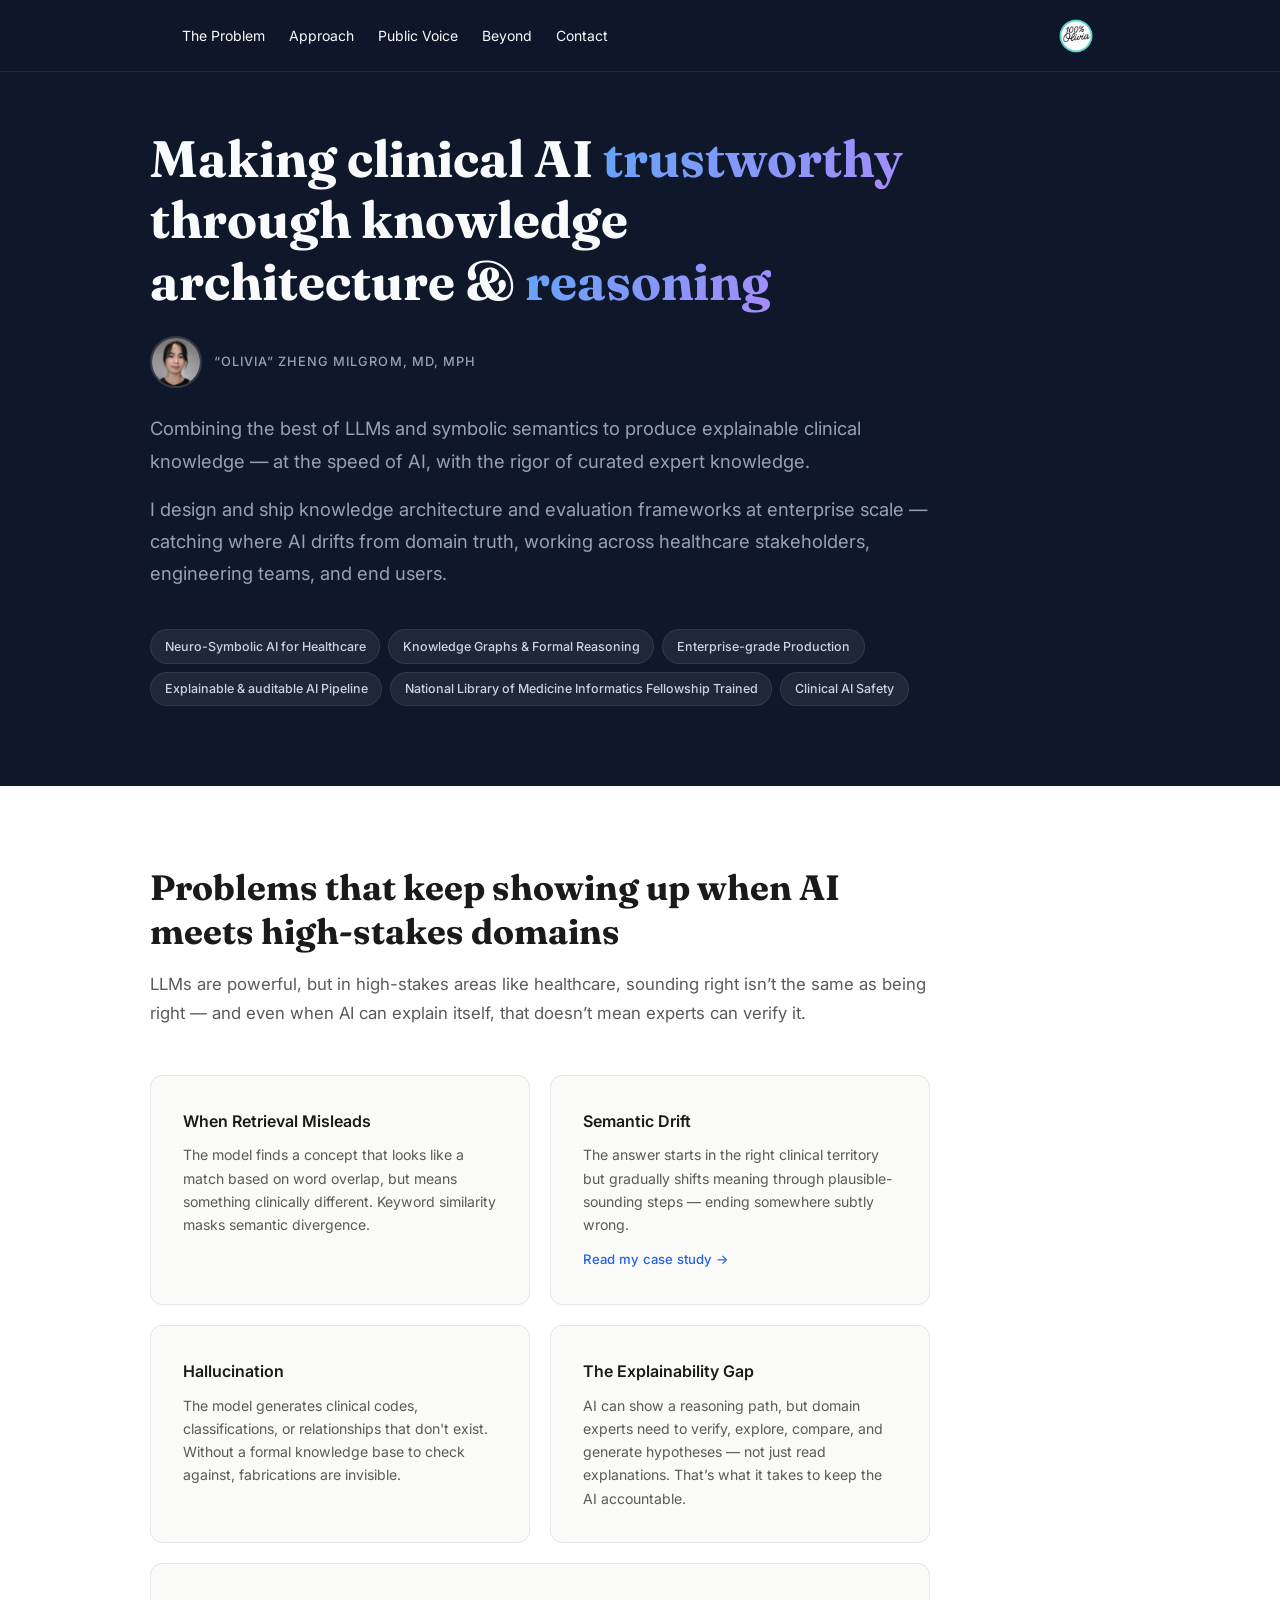
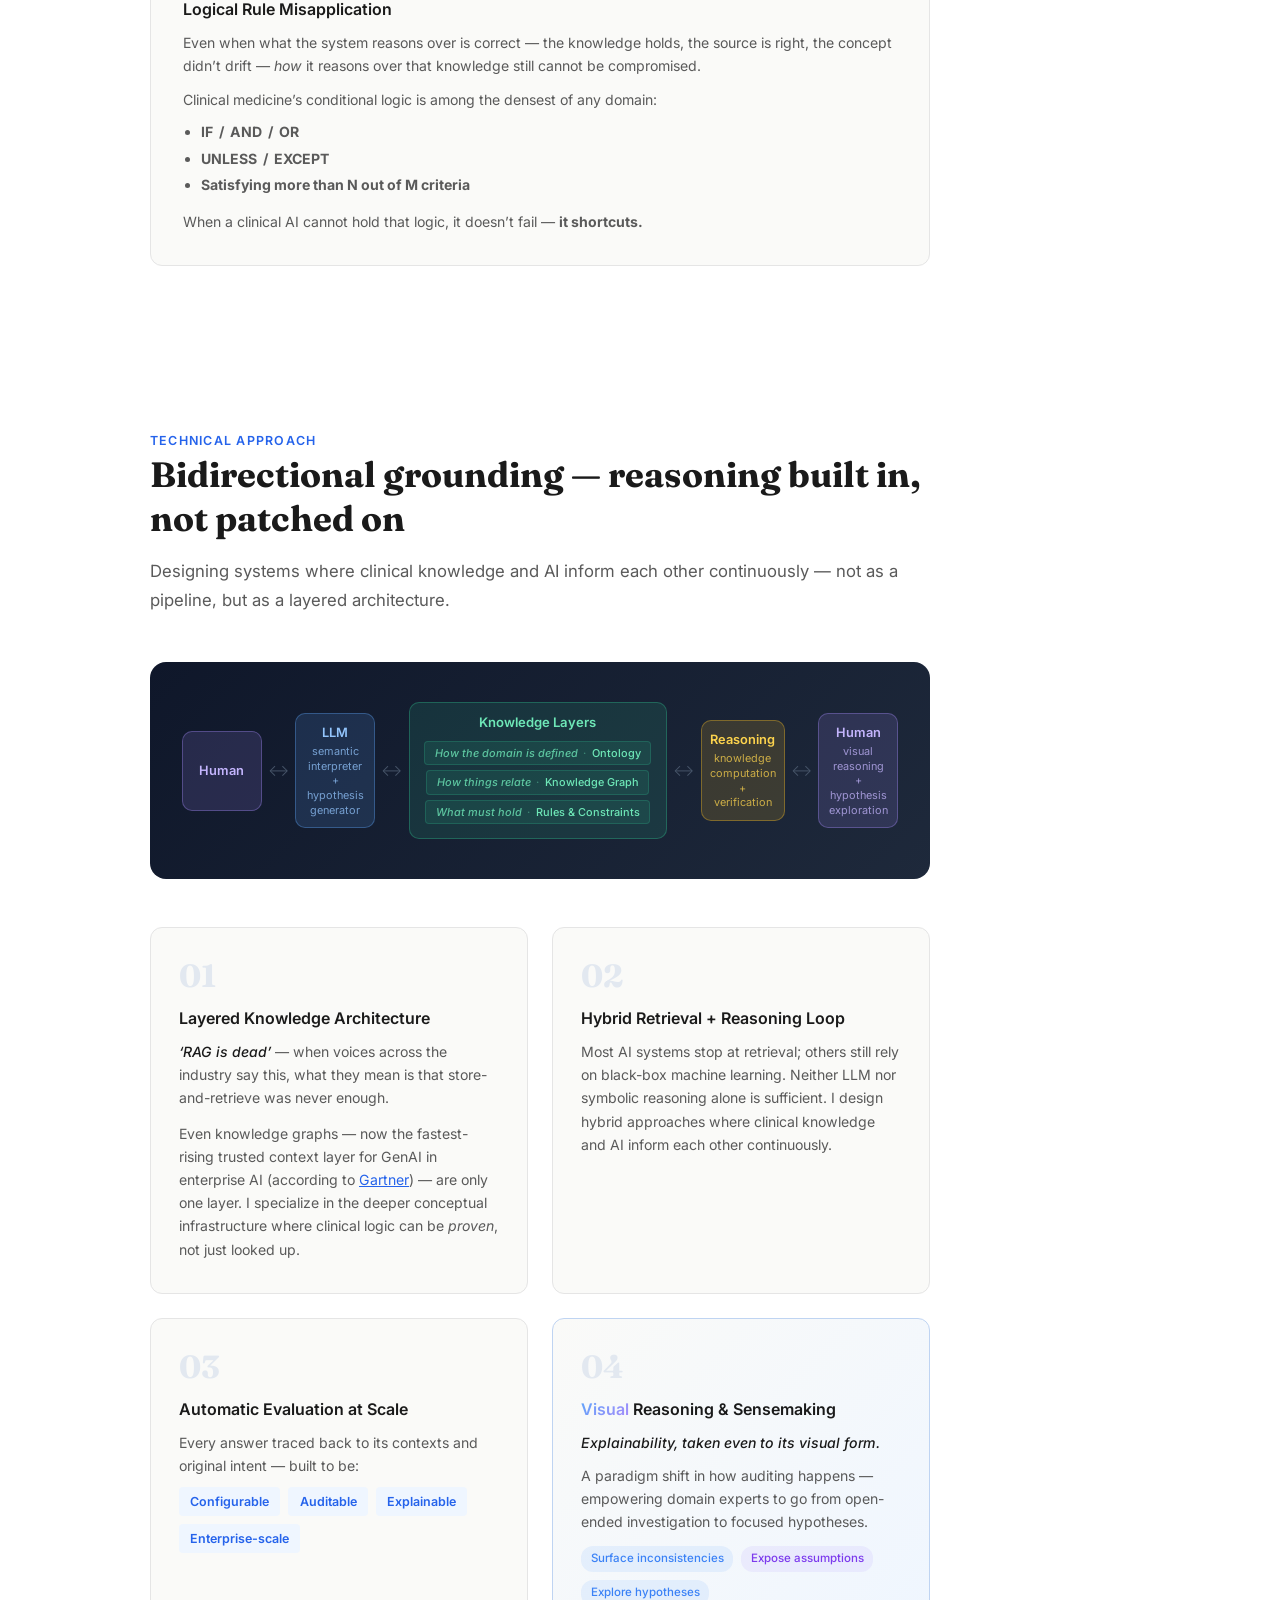
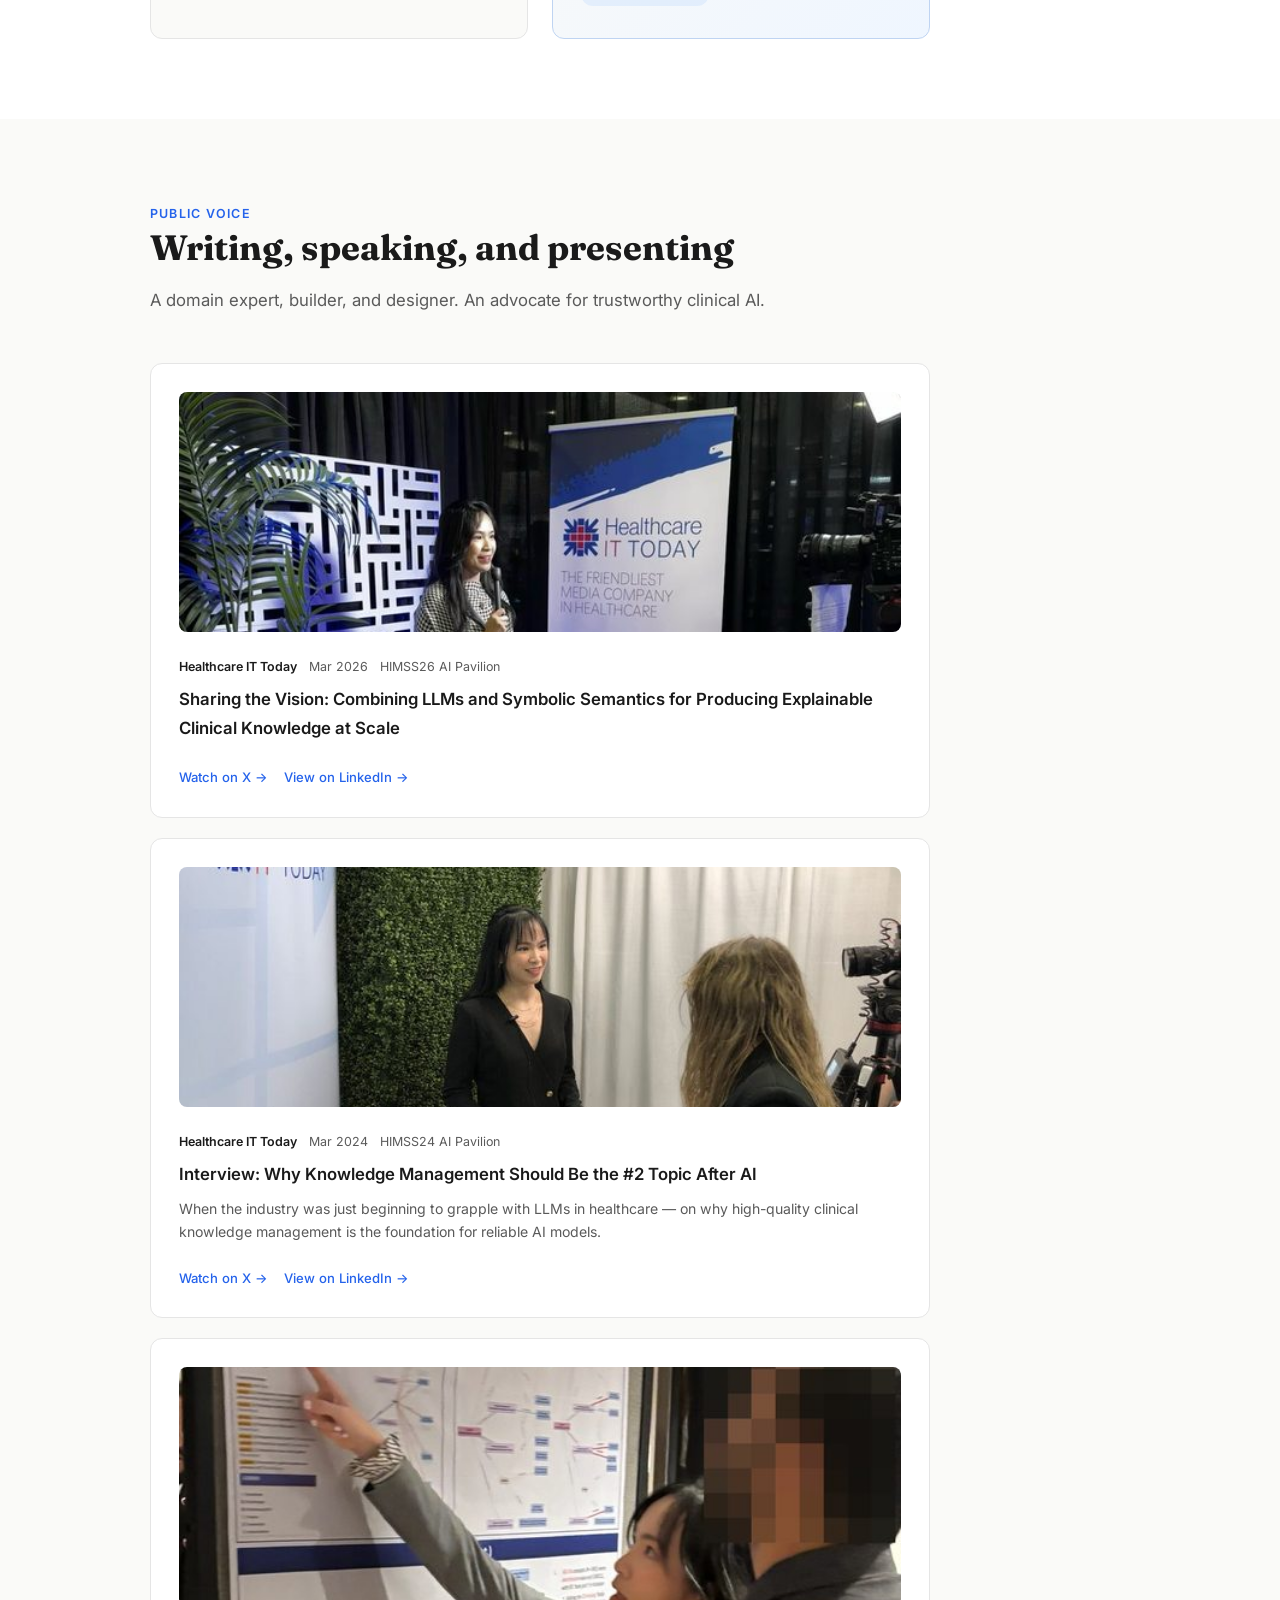
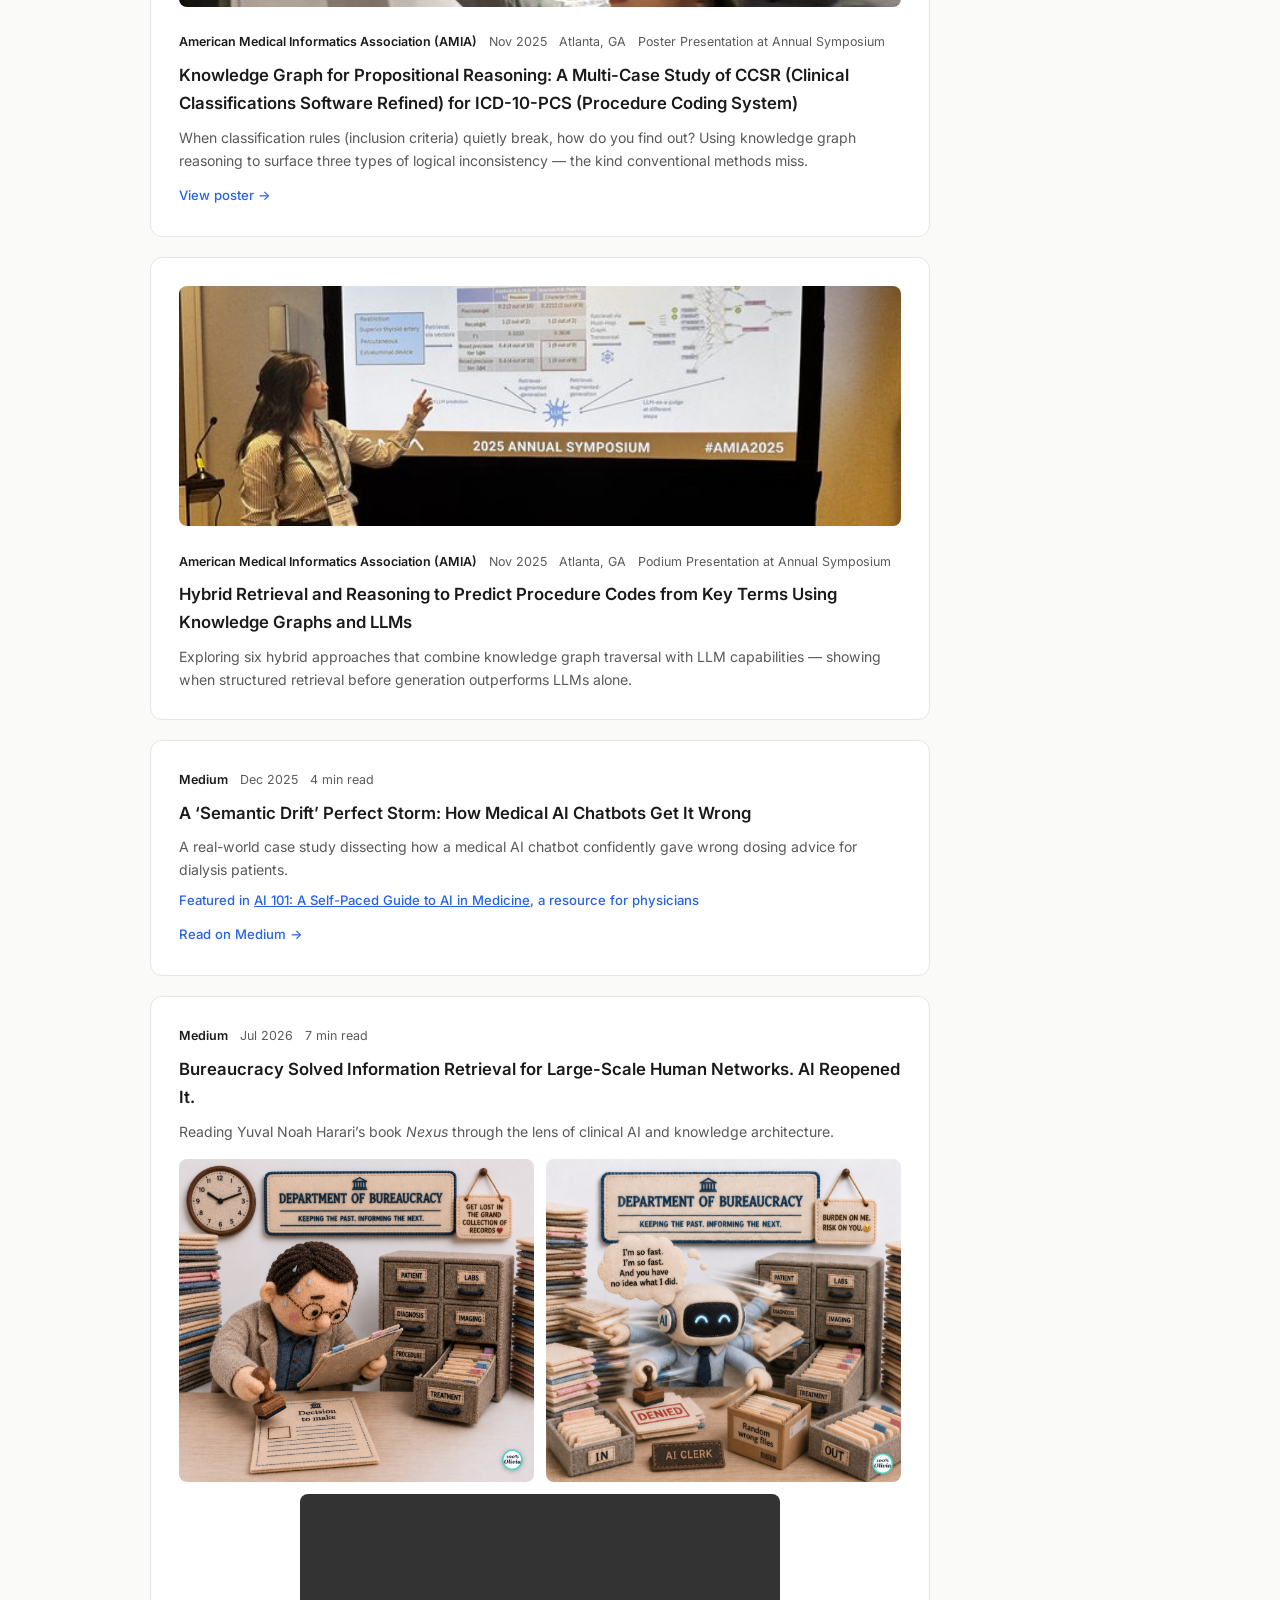
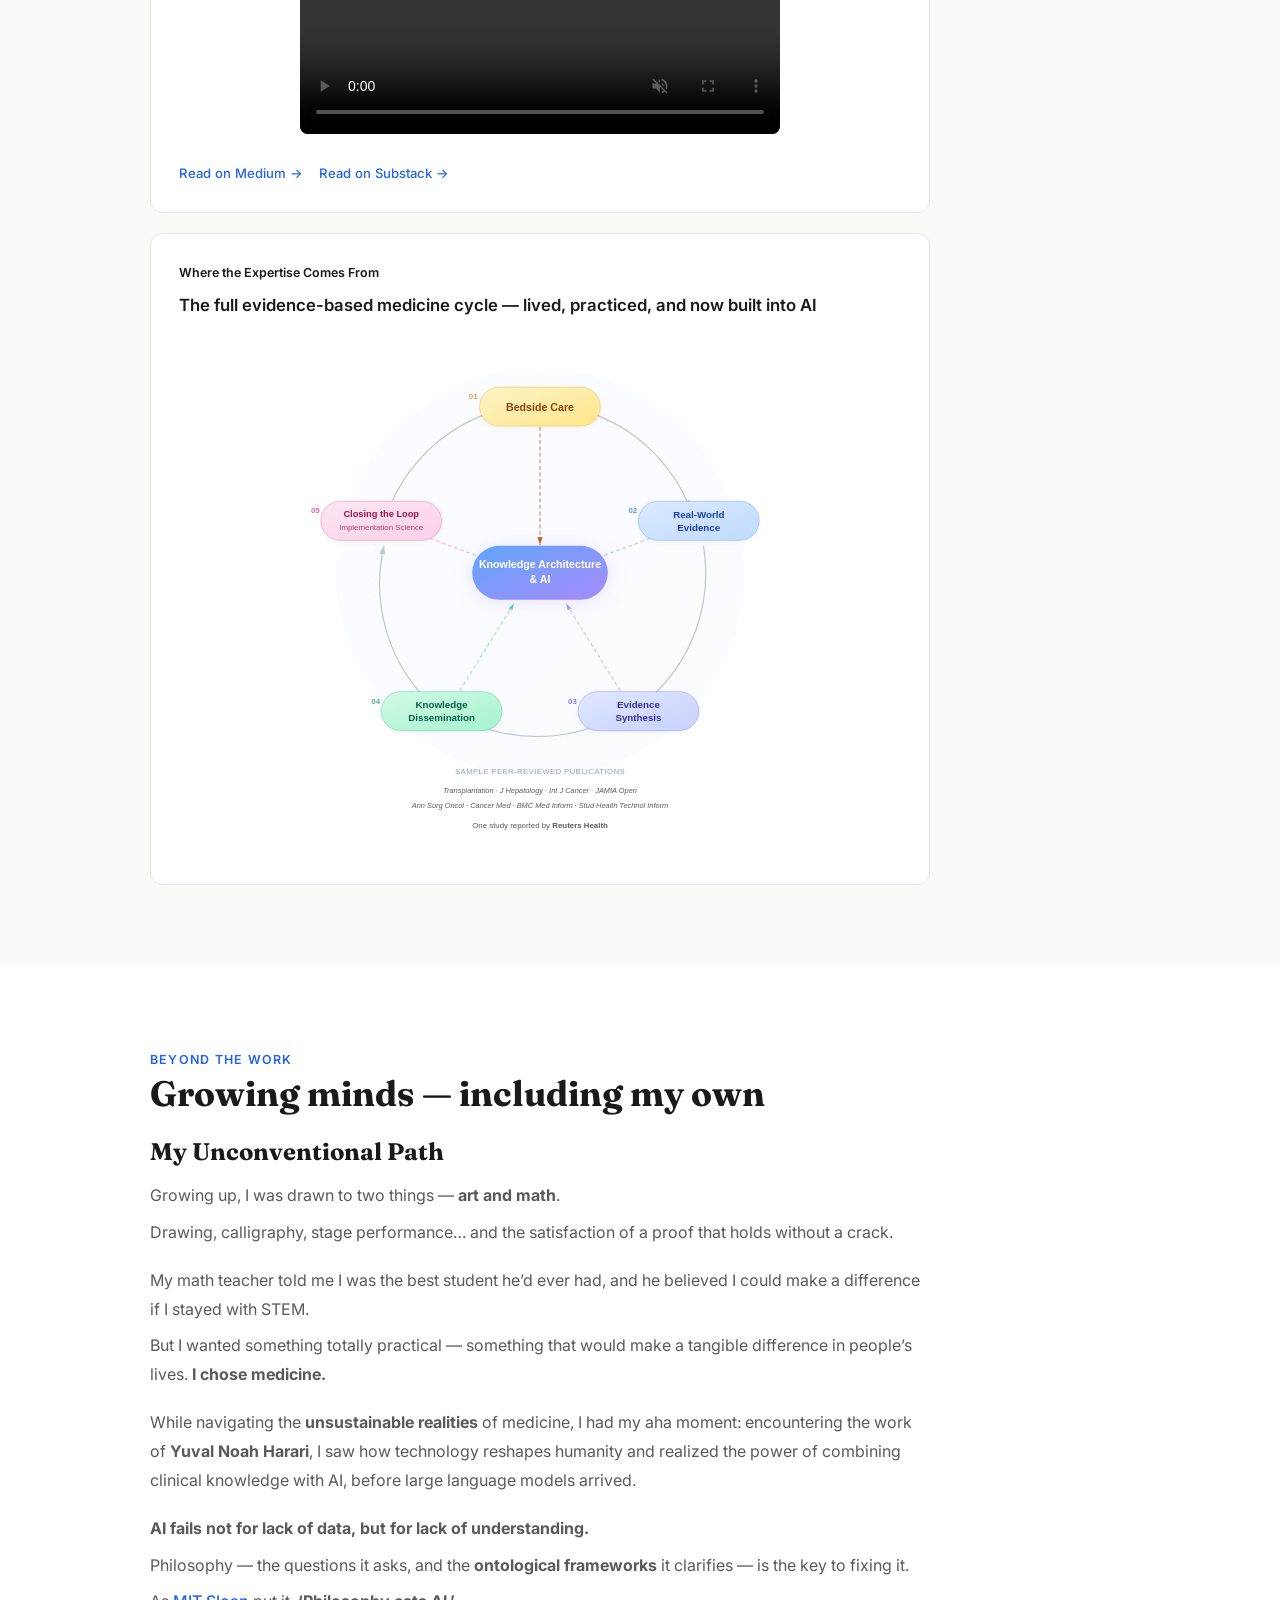
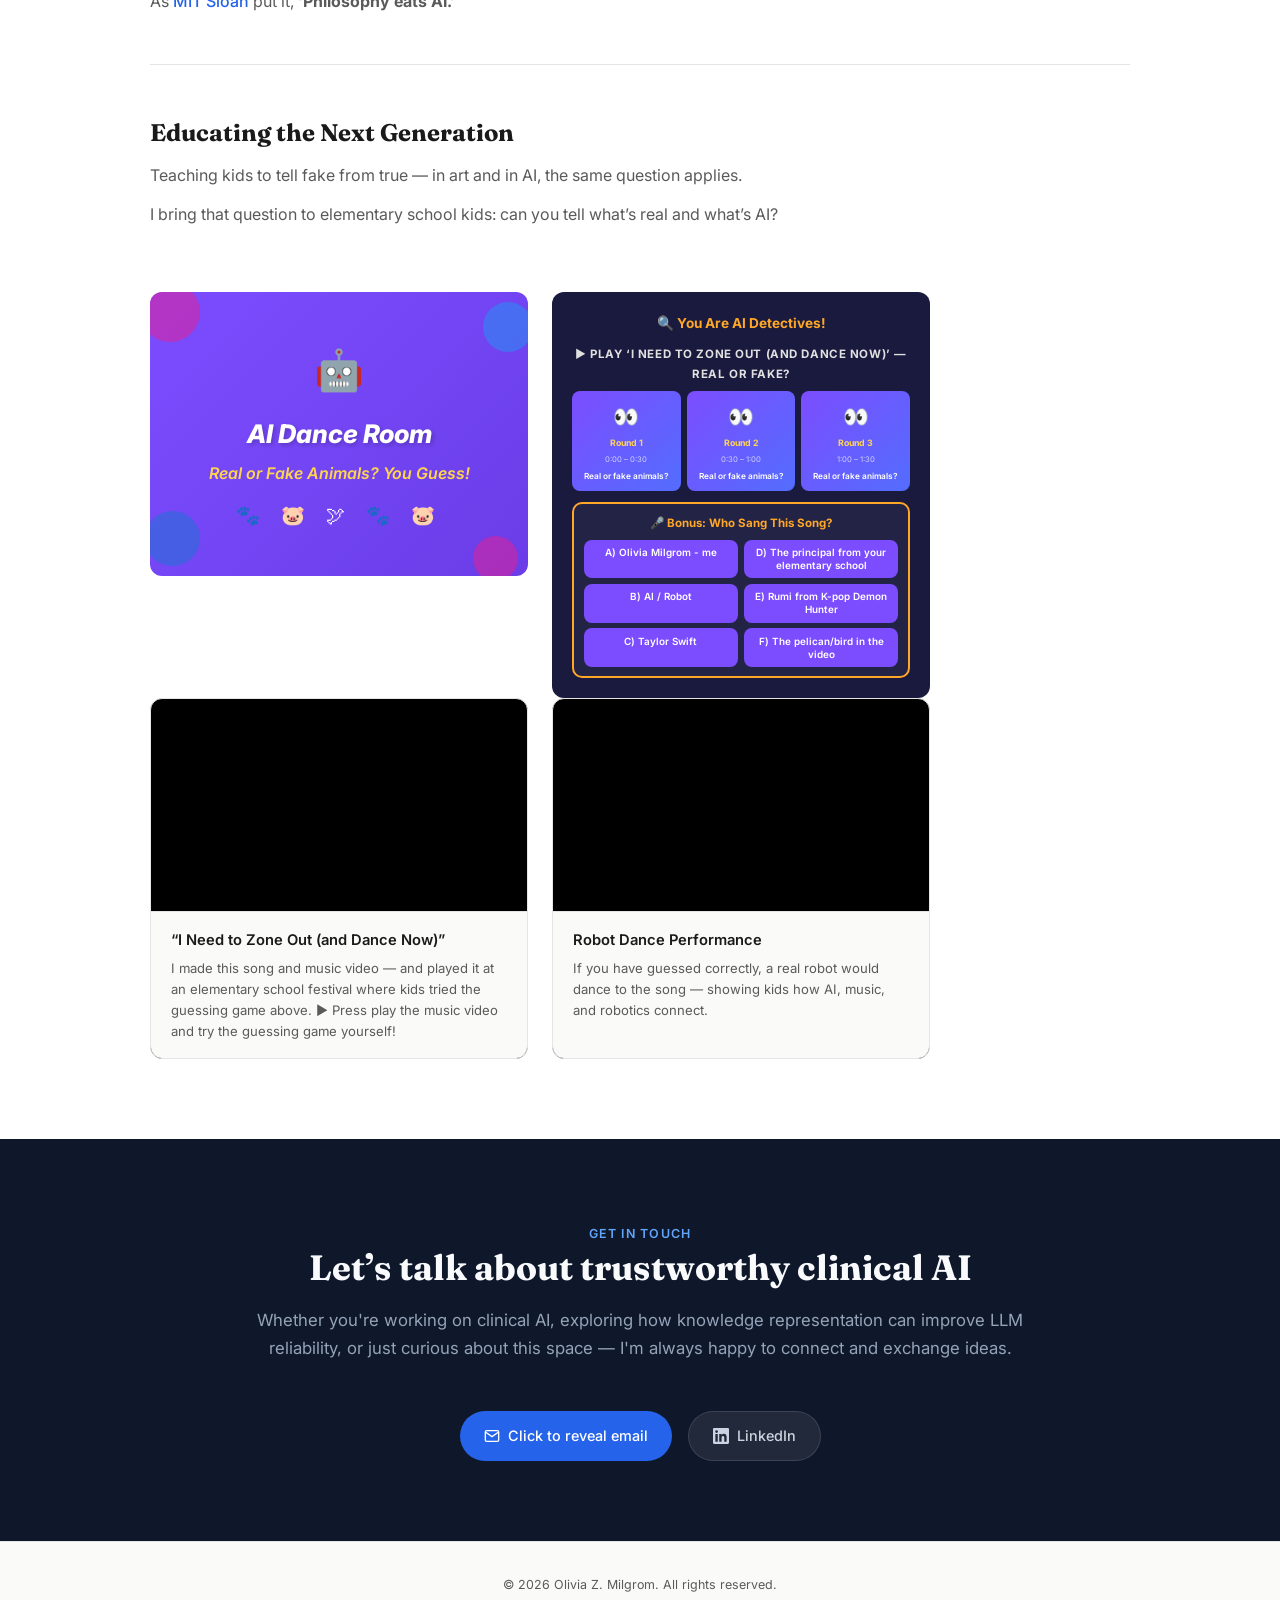
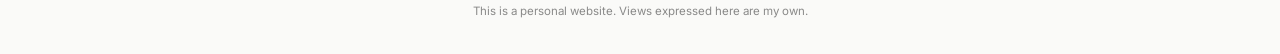
==== index.html @ 2713a570 "Update Bureaucracy article video and cap/center its display - Swap in updated promo video - Constrai" ====
<!DOCTYPE html>
<html lang="en">
<head>
<meta charset="UTF-8">
<meta name="viewport" content="width=device-width, initial-scale=1.0">
<!-- Google Analytics -->
<script async src="https://www.googletagmanager.com/gtag/js?id=G-RL3PQB3LN1"></script>
<script>
  window.dataLayer = window.dataLayer || [];
  function gtag(){dataLayer.push(arguments);}
  gtag('js', new Date());
  gtag('config', 'G-RL3PQB3LN1');
</script>
<meta name="color-scheme" content="only light">
<script>
if ('scrollRestoration' in history) history.scrollRestoration = 'manual';
if (!window.location.hash) {
  window.scrollTo(0, 0);
  document.addEventListener('DOMContentLoaded', function() { window.scrollTo(0, 0); });
  window.addEventListener('load', function() {
    window.scrollTo(0, 0);
    setTimeout(function() { window.scrollTo(0, 0); }, 50);
    setTimeout(function() { window.scrollTo(0, 0); }, 150);
    setTimeout(function() { window.scrollTo(0, 0); }, 500);
  });
}
</script>
<title>&ldquo;Olivia&rdquo; Zheng Milgrom &mdash; Clinical AI &amp; Knowledge Architecture</title>
<meta name="description" content="&quot;Olivia&quot; Zheng Milgrom, MD MPH — Making clinical AI trustworthy through knowledge architecture and reasoning. Bridging healthcare stakeholders, engineering, and AI evaluation.">
<link rel="preconnect" href="https://fonts.googleapis.com">
<link href="https://fonts.googleapis.com/css2?family=Inter:wght@300;400;500;600;700&family=Fraunces:opsz,wght@9..144,400;9..144,600;9..144,700&display=swap" rel="stylesheet">
<style>
  :root {
    --color-bg: #FAFAF8;
    --color-text: #1a1a1a;
    --color-text-muted: #5a5a5a;
    --color-accent: #2563EB;
    --color-accent-soft: #EFF6FF;
    --color-border: #e5e5e5;
    --color-hero-bg: #0F172A;
    --color-hero-text: #F8FAFC;
    --color-hero-muted: #94A3B8;
    --font-display: 'Fraunces', Georgia, serif;
    --font-body: 'Inter', -apple-system, sans-serif;
    --max-width: 980px;
  }
  *, *::before, *::after { box-sizing: border-box; margin: 0; padding: 0; }
  html { scroll-behavior: smooth; color-scheme: only light; }
  body {
    font-family: var(--font-body);
    color: var(--color-text);
    background: var(--color-bg);
    line-height: 1.7;
    font-size: 16px;
    -webkit-font-smoothing: antialiased;
  }

  /* -- Scroll offset for fixed nav -- */
  section[id] {
    scroll-margin-top: 80px;
  }

  /* -- Nav -- */
  nav {
    position: fixed; top: 0; left: 0; right: 0; z-index: 100;
    background: rgba(15, 23, 42, 0.95);
    backdrop-filter: blur(12px);
    border-bottom: 1px solid rgba(255,255,255,0.08);
  }
  nav .nav-inner {
    max-width: var(--max-width); margin: 0 auto;
    display: flex; justify-content: space-between; align-items: center;
    padding: 0.85rem 2rem;
  }
  nav .nav-logo {
    flex-shrink: 0;
  }
  nav .nav-logo img {
    height: 44px; width: 44px; border-radius: 50%; display: block;
  }
  nav .nav-links { display: flex; gap: 1.5rem; align-items: center; }
  nav .nav-links a {
    color: var(--color-hero-text); text-decoration: none;
    font-size: 0.875rem; font-weight: 400; transition: color 0.2s;
  }
  nav .nav-links a:hover { color: var(--color-hero-text); }

  /* -- Hero -- */
  .hero {
    background: var(--color-hero-bg);
    color: var(--color-hero-text);
    padding: 8rem 2rem 5rem;
  }
  .hero-inner { max-width: var(--max-width); margin: 0 auto; }
  .hero-identity {
    display: flex; align-items: center; gap: 0.75rem;
    margin-bottom: 1.2rem;
  }
  .hero-photo {
    flex-shrink: 0; width: 52px; height: 52px;
    border-radius: 50%; overflow: hidden;
    border: 2px solid rgba(255,255,255,0.15);
  }
  .hero-photo img { width: 100%; height: 100%; object-fit: cover; object-position: center 15%; }
  .hero-label {
    display: inline-block;
    font-size: 0.8rem; font-weight: 500; letter-spacing: 0.08em;
    text-transform: uppercase; color: var(--color-hero-muted);
  }
  .hero h1 {
    font-family: var(--font-display);
    font-size: clamp(2.2rem, 5vw, 3.2rem);
    font-weight: 700; line-height: 1.2;
    margin-bottom: 1.5rem; max-width: 780px;
  }
  .hero h1 em {
    font-style: normal;
    background: linear-gradient(135deg, #60A5FA, #A78BFA);
    -webkit-background-clip: text; -webkit-text-fill-color: transparent;
    background-clip: text;
  }
  .hero-subtitle {
    font-size: 1.15rem; color: var(--color-hero-muted);
    max-width: 780px; line-height: 1.75; margin-bottom: 2.5rem;
  }
  .hero-credentials { display: flex; flex-wrap: wrap; gap: 0.5rem; max-width: 780px; }
  .hero-credentials span {
    font-size: 0.78rem; font-weight: 500;
    padding: 0.35rem 0.85rem; border-radius: 100px;
    background: rgba(255,255,255,0.07); color: #CBD5E1;
    border: 1px solid rgba(255,255,255,0.08);
  }

  /* -- Sections -- */
  section { padding: 5rem 2rem; }
  .section-inner { max-width: var(--max-width); margin: 0 auto; }
  .section-label {
    font-size: 0.78rem; font-weight: 600; letter-spacing: 0.1em;
    text-transform: uppercase; color: var(--color-accent); margin-bottom: 0.6rem;
  }
  .section-title {
    font-family: var(--font-display);
    font-size: clamp(1.6rem, 3.5vw, 2.2rem);
    font-weight: 700; line-height: 1.25; margin-bottom: 1rem;
    max-width: 780px;
  }
  .section-subtitle {
    color: var(--color-text-muted);
    font-size: 1.05rem; max-width: 780px;
    margin-bottom: 3rem; line-height: 1.7;
  }

  /* -- Problem -- */
  .problem-section { background: #fff; }
  .problem-grid {
    display: grid; grid-template-columns: 1fr 1fr; gap: 1.25rem;
    max-width: 780px;
  }
  .problem-card {
    padding: 2rem; border-radius: 12px;
    border: 1px solid var(--color-border); background: var(--color-bg);
  }
  .problem-card .card-icon {
    width: 42px; height: 42px; border-radius: 10px;
    display: flex; align-items: center; justify-content: center;
    font-size: 1.3rem; margin-bottom: 1rem;
  }
  .problem-card:nth-child(1) .card-icon { background: #FEE2E2; }
  .problem-card:nth-child(2) .card-icon { background: #FEF3C7; }
  .problem-card:nth-child(3) .card-icon { background: #DBEAFE; }
  .problem-card:nth-child(4) .card-icon { background: #E0E7FF; }
  .problem-card:nth-child(5) .card-icon { background: #D1FAE5; }
  .problem-card h3 { font-size: 1rem; font-weight: 600; margin-bottom: 0.5rem; }
  .problem-card p { font-size: 0.88rem; color: var(--color-text-muted); line-height: 1.65; }

  /* -- Example -- */
  .example-section { background: var(--color-bg); }
  .example-box {
    background: linear-gradient(135deg, #1E293B, #0F172A);
    border-radius: 16px; padding: 2.5rem; color: #F8FAFC;
    max-width: 780px;
  }
  .example-box h3 {
    font-family: var(--font-display); font-size: 1.2rem;
    font-weight: 700; margin-bottom: 1rem;
  }
  .example-box p { font-size: 0.95rem; color: #CBD5E1; line-height: 1.75; margin-bottom: 1rem; }
  .example-failures {
    display: grid; grid-template-columns: 1fr 1fr 1fr; gap: 1rem; margin-top: 1.5rem;
  }
  .example-failure {
    padding: 1.25rem; border-radius: 10px;
    background: rgba(255,255,255,0.05); border: 1px solid rgba(255,255,255,0.08);
  }
  .example-failure h4 {
    font-size: 0.78rem; font-weight: 600; text-transform: uppercase;
    letter-spacing: 0.06em; margin-bottom: 0.4rem;
  }
  .example-failure p { font-size: 0.82rem; color: #94A3B8; line-height: 1.6; margin-bottom: 0; }
  .failure-surface h4 { color: #FCA5A5; }
  .failure-drift h4 { color: #FCD34D; }
  .failure-hallucination h4 { color: #93C5FD; }

  /* -- Approach -- */
  .approach-section { background: #fff; }

  /* Architecture Diagram */
  .arch-diagram {
    max-width: 780px; margin-bottom: 3rem;
    background: linear-gradient(135deg, #0F172A, #1E293B);
    border-radius: 16px; padding: 2.5rem 2rem; color: #F8FAFC;
    overflow: hidden;
  }
  .arch-flow {
    display: flex; align-items: center; justify-content: center;
    gap: 0; flex-wrap: nowrap;
  }
  .arch-node {
    width: 130px; min-height: 80px; border-radius: 10px; text-align: center;
    font-size: 0.8rem; font-weight: 600; line-height: 1.35;
    display: flex; flex-direction: column; align-items: center; justify-content: center;
    padding: 0.6rem 0.5rem;
  }
  .arch-node-sub {
    font-size: 0.68rem; font-weight: 400; opacity: 0.75; margin-top: 0.2rem;
  }
  .arch-node-human {
    background: rgba(167,139,250,0.15); border: 1px solid rgba(167,139,250,0.35);
    color: #C4B5FD;
  }
  .arch-node-llm {
    background: rgba(96,165,250,0.15); border: 1px solid rgba(96,165,250,0.35);
    color: #93C5FD;
  }
  .arch-node-knowledge {
    background: rgba(52,211,153,0.12); border: 1px solid rgba(52,211,153,0.3);
    color: #6EE7B7; width: auto; padding: 0.7rem 0.9rem;
  }
  .arch-node-knowledge .arch-klayer {
    font-size: 0.68rem; font-weight: 500; padding: 0.25rem 0.6rem;
    border-radius: 4px; background: rgba(52,211,153,0.1);
    border: 1px solid rgba(52,211,153,0.2); margin: 0.15rem 0;
    white-space: nowrap; display: flex; align-items: center; gap: 0.35rem;
  }
  .arch-node-knowledge .arch-klayer .kl-q {
    font-style: italic; opacity: 0.8;
  }
  .arch-node-knowledge .arch-klayer .kl-sep {
    opacity: 0.4;
  }
  .arch-node-reasoner {
    background: rgba(251,191,36,0.15); border: 1px solid rgba(251,191,36,0.35);
    color: #FCD34D;
  }
  .arch-arrow {
    font-size: 1rem; color: #475569; padding: 0 0.4rem;
    font-weight: 300; flex-shrink: 0;
  }

  /* Approach Detail Steps */
  .approach-flow {
    display: grid; grid-template-columns: repeat(2, 1fr); gap: 1.5rem;
    max-width: 780px;
  }
  .approach-step {
    background: var(--color-bg); padding: 2rem 1.75rem; border-radius: 12px;
    border: 1px solid var(--color-border);
  }
  .approach-step .step-num {
    font-family: var(--font-display); font-size: 2rem; font-weight: 700;
    color: #E2E8F0; margin-bottom: 0.8rem; line-height: 1;
  }
  .approach-step h3 { font-size: 1rem; font-weight: 600; margin-bottom: 0.5rem; }
  .approach-step p { font-size: 0.88rem; color: var(--color-text-muted); line-height: 1.65; }

  /* -- Writing -- */
  .writing-section { background: var(--color-bg); }
  .writing-grid { display: grid; grid-template-columns: 1fr; gap: 1.25rem; max-width: 780px; }
  .writing-card {
    display: block; padding: 1.75rem; border-radius: 12px;
    background: #fff; border: 1px solid var(--color-border);
    text-decoration: none; color: inherit; transition: border-color 0.2s, box-shadow 0.2s;
  }
  .writing-card:hover { border-color: var(--color-accent); box-shadow: 0 4px 16px rgba(37,99,235,0.08); }
  .writing-card .writing-meta {
    font-size: 0.78rem; color: var(--color-text-muted); margin-bottom: 0.5rem;
    display: flex; gap: 0.75rem; align-items: center;
  }
  .writing-card .writing-meta .writing-venue { font-weight: 600; color: var(--color-text); }
  .writing-card h3 { font-size: 1.05rem; font-weight: 600; margin-bottom: 0.5rem; }
  .writing-card p { font-size: 0.88rem; color: var(--color-text-muted); line-height: 1.65; }
  .writing-card .read-link {
    display: inline-block; margin-top: 0.75rem; font-size: 0.82rem;
    font-weight: 500; color: var(--color-accent);
  }
  .writing-card-photo {
    width: 100%; border-radius: 8px; margin-bottom: 1rem;
    max-height: 240px; object-fit: cover; object-position: center 45%;
  }
  .writing-card-photo.photo-top { object-position: center 20%; }

  /* -- Community -- */
  .community-section { background: #fff; }
  .community-grid { display: grid; grid-template-columns: 1fr 1fr; gap: 1.5rem; max-width: 780px; }
  .community-video {
    border-radius: 12px; overflow: hidden;
    border: 1px solid var(--color-border); background: #000;
    display: flex; flex-direction: column;
  }
  .community-video iframe {
    width: 100%; aspect-ratio: 16/9; display: block; border: none;
  }
  .community-video .video-caption {
    padding: 1rem 1.25rem; background: var(--color-bg);
    border-top: 1px solid var(--color-border);
    flex: 1 1 auto;
  }
  .community-video .video-caption h4 { font-size: 0.92rem; font-weight: 600; margin-bottom: 0.3rem; }
  .community-video .video-caption p { font-size: 0.82rem; color: var(--color-text-muted); line-height: 1.6; }

  /* -- STEAM Slides -- */
  .steam-slides { display: grid; grid-template-columns: 1fr 1fr; gap: 1.5rem; max-width: 780px; margin-top: 2rem; }
  .steam-slide {
    border-radius: 12px; overflow: hidden; position: relative;
    aspect-ratio: 4/3; display: flex; flex-direction: column;
    align-items: center; justify-content: center; text-align: center;
    padding: 1.5rem;
  }
  .steam-slide-1 {
    background: #7c4dff;
    background: linear-gradient(135deg, #7c4dff 0%, #6a3de8 100%);
    color: #fff;
  }
  .steam-slide-1 .slide-robot {
    font-size: 2.5rem; margin-bottom: 0.5rem;
  }
  .steam-slide-1 h3 {
    font-size: 1.6rem; font-weight: 800; font-style: italic;
    margin-bottom: 0.3rem; color: #fff;
    text-shadow: 2px 2px 4px rgba(0,0,0,0.2);
  }
  .steam-slide-1 .slide-subtitle {
    font-size: 1rem; font-weight: 600; font-style: italic;
    color: #ffd54f;
  }
  .steam-slide-1 .slide-icons {
    margin-top: 0.75rem; font-size: 1.2rem; letter-spacing: 0.5rem;
  }
  .steam-slide-1 .corner-blob {
    position: absolute; border-radius: 50%; opacity: 0.5;
  }
  .steam-slide-1 .blob-tl { width: 60px; height: 60px; background: #e91e90; top: -10px; left: -10px; }
  .steam-slide-1 .blob-tr { width: 50px; height: 50px; background: #2196f3; top: 10px; right: -5px; }
  .steam-slide-1 .blob-bl { width: 55px; height: 55px; background: #1976d2; bottom: 10px; left: -5px; }
  .steam-slide-1 .blob-br { width: 45px; height: 45px; background: #e91e90; bottom: -5px; right: 10px; }

  .steam-slide-2 {
    background: #1a1a3e;
    color: #fff; padding: 1.25rem;
    align-items: stretch; justify-content: flex-start;
    aspect-ratio: auto; min-height: 0;
  }
  .steam-slide-2 .quiz-header {
    font-size: 0.85rem; font-weight: 700; color: #ffa726;
    margin-bottom: 0.6rem; text-align: center;
  }
  .rounds-section {
    margin-bottom: 0.7rem;
  }
  .rounds-section h4 {
    font-size: 0.72rem; font-weight: 700; color: #e0e0e0;
    text-align: center; margin-bottom: 0.4rem; text-transform: uppercase;
    letter-spacing: 0.05em;
  }
  .rounds-grid {
    display: grid; grid-template-columns: 1fr 1fr 1fr; gap: 0.35rem;
  }
  .round-card {
    background: linear-gradient(135deg, #7c4dff, #536dfe);
    border-radius: 8px; padding: 0.5rem 0.3rem; text-align: center;
  }
  .round-card .round-emoji { font-size: 1.3rem; display: block; margin-bottom: 0.15rem; }
  .round-card .round-label { font-size: 0.55rem; font-weight: 700; color: #ffd54f; display: block; }
  .round-card .round-time { font-size: 0.48rem; color: rgba(255,255,255,0.7); display: block; margin-top: 0.1rem; }
  .round-card .round-q { font-size: 0.52rem; color: #fff; font-weight: 600; margin-top: 0.2rem; display: block; }
  .steam-slide-2 .quiz-board {
    border: 2px solid #ffa726; border-radius: 10px;
    padding: 0.6rem; flex: 1; display: flex; flex-direction: column;
    justify-content: center; background: rgba(255,255,255,0.04);
  }
  .steam-slide-2 .quiz-board h4 {
    font-size: 0.72rem; font-weight: 700; color: #ffa726;
    text-align: center; margin-bottom: 0.4rem;
  }
  .steam-slide-2 .quiz-options {
    display: grid; grid-template-columns: 1fr 1fr; gap: 0.35rem;
  }
  .steam-slide-2 .quiz-option {
    background: #7c4dff; border-radius: 8px;
    padding: 0.4rem 0.5rem; font-size: 0.62rem;
    font-weight: 600; color: #fff; text-align: center;
    line-height: 1.3;
  }

  .play-along-prompt {
    margin: 0; text-align: center;
    font-size: 0.85rem; font-weight: 600; color: var(--color-accent);
    padding: 0.75rem 1.25rem; border-radius: 10px;
    background: rgba(59, 130, 246, 0.08);
  }

  @media (max-width: 600px) {
    .steam-slides { grid-template-columns: 1fr; }
    .steam-slide-1 h3 { font-size: 1.2rem; }
    .steam-slide-1 .slide-subtitle { font-size: 0.85rem; }
    .steam-slide-2 .quiz-header { font-size: 0.75rem; }
    .steam-slide-2 .quiz-option { font-size: 0.6rem; padding: 0.35rem 0.4rem; }
  }

  /* -- Contact -- */
  .contact-section {
    background: var(--color-hero-bg); color: var(--color-hero-text);
    text-align: center;
  }
  .contact-section .section-label { color: #60A5FA; }
  .contact-section .section-title { color: var(--color-hero-text); margin-left: auto; margin-right: auto; }
  .contact-section .section-subtitle {
    color: var(--color-hero-muted); margin-left: auto; margin-right: auto;
  }
  .contact-links {
    display: flex; justify-content: center; gap: 1rem; flex-wrap: wrap;
  }
  .contact-links a, .contact-links span {
    display: inline-flex; align-items: center; gap: 0.5rem;
    padding: 0.75rem 1.5rem; border-radius: 100px;
    font-size: 0.9rem; font-weight: 500;
    text-decoration: none; transition: all 0.2s;
  }
  .contact-links .btn-primary { background: #2563EB; color: #fff; }
  .contact-links .btn-primary:hover { background: #1D4ED8; }
  .contact-links .btn-secondary {
    background: rgba(255,255,255,0.08); color: #CBD5E1;
    border: 1px solid rgba(255,255,255,0.12);
  }
  .contact-links .btn-secondary:hover { background: rgba(255,255,255,0.14); }

  footer {
    text-align: center; padding: 2rem;
    font-size: 0.78rem; color: var(--color-text-muted);
    background: var(--color-bg); border-top: 1px solid var(--color-border);
  }

  @media (max-width: 768px) {
    .problem-grid, .approach-flow, .example-failures { grid-template-columns: 1fr; }
    .community-grid { grid-template-columns: 1fr; }
    nav .nav-links { gap: 1rem; }
    nav .nav-links a { font-size: 0.78rem; }
    section { padding: 3.5rem 1.25rem; }
    .hero { padding: 6.5rem 1.25rem 3.5rem; }
    .example-box { padding: 2rem; }
  }

  /* Prevent Edge/browser forced dark mode from overriding colors */
  @media (forced-colors: active) {
    .hero h1 em { -webkit-text-fill-color: unset; background: none; color: #60A5FA; }
    .hero-credentials span { background: rgba(255,255,255,0.07); border: 1px solid rgba(255,255,255,0.15); color: #CBD5E1; }
  }
  @media (prefers-color-scheme: dark) {
    :root { color-scheme: only light; }
    .hero, .hero h1, .hero h1 em, .hero-subtitle, .hero-credentials span,
    .hero-label, .hero-photo, nav, nav a, .section-inner, footer,
    section, body, html {
      forced-color-adjust: none;
      -ms-high-contrast-adjust: none;
    }
  }
</style>
</head>
<body>

<!-- Navigation -->
<nav>
  <div class="nav-inner">
    <div class="nav-links">
      <a href="#problem">The Problem</a>
      <a href="#approach">Approach</a>
      <a href="#writing">Public Voice</a>
      <a href="#community">Beyond</a>
      <a href="#contact">Contact</a>
    </div>
    <a href="#" class="nav-logo"><img src="assets/images/logo-100-olivia.png" alt="100% Olivia"></a>
  </div>
</nav>

<!-- Hero -->
<section class="hero">
  <div class="hero-inner">
    <h1>Making clinical AI <em>trustworthy</em> through knowledge architecture &amp; <em>reasoning</em></h1>


    <div class="hero-identity" style="margin-bottom: 1.5rem;">
      <div class="hero-photo">
        <img src="assets/images/photo-profile.jpg" alt="&ldquo;Olivia&rdquo; Zheng Milgrom" />
      </div>
      <span class="hero-label">&ldquo;Olivia&rdquo; Zheng Milgrom, MD, MPH</span>
    </div>
    <p class="hero-subtitle">
      Combining the best of LLMs and symbolic semantics to produce explainable clinical knowledge &mdash; at the speed of AI, with the rigor of curated expert knowledge.
    </p>
    <p class="hero-subtitle" style="margin-top: -1.5rem;">
      I design and ship knowledge architecture and evaluation frameworks at enterprise scale &mdash; catching where AI drifts from domain truth, working across healthcare stakeholders, engineering teams, and end users.
    </p>
    <div class="hero-credentials">
      <span>Neuro-Symbolic AI for Healthcare</span>
      <span>Knowledge Graphs &amp; Formal Reasoning</span>
      <span>Enterprise-grade Production</span>
      <span>Explainable &amp; auditable AI Pipeline</span>
      <span>National Library of Medicine Informatics Fellowship Trained</span>
      <span>Clinical AI Safety</span>
    </div>
  </div>
</section>

<!-- The Problem -->
<section class="problem-section" id="problem">
  <div class="section-inner">
    <div class="section-title">Problems that keep showing up when AI meets high-stakes domains</div>
    <p class="section-subtitle">
      LLMs are powerful, but in high-stakes areas like healthcare, sounding right isn&rsquo;t the same as being right &mdash;
      and even when AI can explain itself, that doesn&rsquo;t mean experts can verify it.
    </p>
    <div class="problem-grid">
      <div class="problem-card">
        <h3>When Retrieval Misleads</h3>
        <p>The model finds a concept that looks like a match based on word overlap, but means something clinically different. Keyword similarity masks semantic divergence.</p>
      </div>
      <div class="problem-card">
        <h3>Semantic Drift</h3>
        <p>The answer starts in the right clinical territory but gradually shifts meaning through plausible-sounding steps &mdash; ending somewhere subtly wrong.</p>
        <a href="https://medium.com/@olivia.milgrom/a-semantic-drift-perfect-storm-in-medical-ai-f0e9cd1b0f03" target="_blank" rel="noopener" style="display: inline-block; margin-top: 0.75rem; font-size: 0.82rem; font-weight: 500; color: var(--color-accent); text-decoration: none;">Read my case study &rarr;</a>
      </div>
      <div class="problem-card">
        <h3>Hallucination</h3>
        <p>The model generates clinical codes, classifications, or relationships that don't exist. Without a formal knowledge base to check against, fabrications are invisible.</p>
      </div>
      <div class="problem-card">
        <h3>The Explainability Gap</h3>
        <p>AI can show a reasoning path, but domain experts need to verify, explore, compare, and generate hypotheses &mdash; not just read explanations. That&rsquo;s what it takes to keep the AI accountable.</p>
      </div>
      <div class="problem-card" style="grid-column: 1 / -1;">
        <h3>Logical Rule Misapplication</h3>
        <p>Even when what the system reasons over is correct &mdash; the knowledge holds, the source is right, the concept didn&rsquo;t drift &mdash; <em>how</em> it reasons over that knowledge still cannot be compromised.</p>
        <p style="margin-top: 0.65rem;">Clinical medicine&rsquo;s conditional logic is among the densest of any domain:</p>
        <ul style="margin: 0.5rem 0 0.65rem 1.1rem; font-size: 0.88rem; color: var(--color-text-muted); line-height: 1.9;">
          <li><strong>IF &nbsp;/&nbsp; AND &nbsp;/&nbsp; OR</strong></li>
          <li><strong>UNLESS &nbsp;/&nbsp; EXCEPT</strong></li>
          <li><strong>Satisfying more than N out of M criteria</strong></li>
        </ul>
        <p>When a clinical AI cannot hold that logic, it doesn&rsquo;t fail &mdash; <strong>it shortcuts.</strong></p>
      </div>
    </div>
  </div>
</section>

<!-- Baby Blues Example — PRESERVED FOR FUTURE USE (pending submission)
<section class="example-section">
  <div class="section-inner">
    <div class="example-box">
      <h3>One phrase, all three failures: "Baby blues"</h3>
      <p>When an AI system processes the clinical concept "Baby blues" (postpartum mood changes,
        ICD-10-CM code F53.0), all three failure modes appear at once — making this a useful litmus
        test for any clinical AI system.</p>
      <div class="example-failures">
        <div class="example-failure failure-surface"><h4>Surface-Level</h4><p>Lexical search returns "Blue baby" — cyanotic heart disease in newborns. Word overlap, completely wrong clinical meaning.</p></div>
        <div class="example-failure failure-drift"><h4>Semantic Drift</h4><p>The LLM starts with postpartum mood, drifts through "depression," and lands on major depressive disorder — a different condition requiring different treatment.</p></div>
        <div class="example-failure failure-hallucination"><h4>Hallucination</h4><p>The model invents plausible-sounding but nonexistent ICD-10 codes, or fabricates clinical relationships not in any knowledge base.</p></div>
      </div>
    </div>
  </div>
</section>
-->

<!-- Approach -->
<section class="approach-section" id="approach">
  <div class="section-inner">
    <span class="section-label">Technical Approach</span>
    <div class="section-title">Bidirectional grounding &mdash; reasoning built in, not patched on</div>
    <p class="section-subtitle">
      Designing systems where clinical knowledge and AI inform each other continuously &mdash; not as a pipeline, but as a layered architecture.
    </p>

    <!-- Architecture Diagram -->
    <div class="arch-diagram">
      <div class="arch-flow">
        <div class="arch-node arch-node-human">Human</div>
        <div class="arch-arrow">&harr;</div>
        <div class="arch-node arch-node-llm">LLM<div class="arch-node-sub">semantic interpreter<br>+ hypothesis generator</div></div>
        <div class="arch-arrow">&harr;</div>
        <div class="arch-node arch-node-knowledge">
          <div style="font-size: 0.82rem; font-weight: 600; margin-bottom: 0.4rem;">Knowledge Layers</div>
          <div class="arch-klayer"><span class="kl-q">How the domain is defined</span> <span class="kl-sep">&middot;</span> Ontology</div>
          <div class="arch-klayer"><span class="kl-q">How things relate</span> <span class="kl-sep">&middot;</span> Knowledge Graph</div>
          <div class="arch-klayer"><span class="kl-q">What must hold</span> <span class="kl-sep">&middot;</span> Rules &amp; Constraints</div>
        </div>
        <div class="arch-arrow">&harr;</div>
        <div class="arch-node arch-node-reasoner">Reasoning<div class="arch-node-sub">knowledge computation<br>+ verification</div></div>
        <div class="arch-arrow">&harr;</div>
        <div class="arch-node arch-node-human">Human<div class="arch-node-sub">visual reasoning<br>+ hypothesis exploration</div></div>
      </div>
    </div>

    <!-- Explanatory Steps -->
    <div class="approach-flow">
      <div class="approach-step">
        <div class="step-num">01</div>
        <h3>Layered Knowledge Architecture</h3>
        <p style="margin-bottom: 0.75rem;"><span style="font-style: italic; color: var(--color-text); font-weight: 500;">&lsquo;RAG is dead&rsquo;</span> &mdash; when voices across the industry say this, what they mean is that store-and-retrieve was never enough.</p>
        <p>Even knowledge graphs &mdash; now the fastest-rising trusted context layer for GenAI in enterprise AI (according to <a href="https://www.gartner.com/en/articles/hype-cycle-for-artificial-intelligence" target="_blank" rel="noopener" style="color: var(--color-accent); text-decoration: underline;">Gartner</a>) &mdash; are only one layer. I specialize in the deeper conceptual infrastructure where clinical logic can be <em>proven</em>, not just looked up.</p>
      </div>
      <div class="approach-step">
        <div class="step-num">02</div>
        <h3>Hybrid Retrieval + Reasoning Loop</h3>
        <p>Most AI systems stop at retrieval; others still rely on black-box machine learning. Neither LLM nor symbolic reasoning alone is sufficient. I design hybrid approaches where clinical knowledge and AI inform each other continuously.</p>
      </div>
      <div class="approach-step">
        <div class="step-num">03</div>
        <h3>Automatic Evaluation at Scale</h3>
        <p>Every answer traced back to its contexts and original intent &mdash; built to be:</p>
        <div style="display: flex; gap: 0.5rem; flex-wrap: wrap; margin-top: 0.6rem;">
          <span style="font-size: 0.78rem; font-weight: 600; padding: 0.25rem 0.7rem; border-radius: 4px; background: #EFF6FF; color: #2563EB;">Configurable</span>
          <span style="font-size: 0.78rem; font-weight: 600; padding: 0.25rem 0.7rem; border-radius: 4px; background: #EFF6FF; color: #2563EB;">Auditable</span>
          <span style="font-size: 0.78rem; font-weight: 600; padding: 0.25rem 0.7rem; border-radius: 4px; background: #EFF6FF; color: #2563EB;">Explainable</span>
          <span style="font-size: 0.78rem; font-weight: 600; padding: 0.25rem 0.7rem; border-radius: 4px; background: #EFF6FF; color: #2563EB;">Enterprise-scale</span>
        </div>
        <!-- PRESERVED DETAIL: AI evaluation tools deployed via MCP (Model Context Protocol — an open standard for connecting AI models to external knowledge and tools). -->
      </div>
      <div class="approach-step" style="background: linear-gradient(135deg, #FAFAF8 0%, #EFF6FF 100%); border: 1.5px solid #bfd4f2;">
        <div class="step-num">04</div>
        <h3><span style="background: linear-gradient(135deg, #60A5FA, #A78BFA); -webkit-background-clip: text; -webkit-text-fill-color: transparent; background-clip: text;">Visual</span> Reasoning &amp; Sensemaking</h3>
        <p style="font-style: italic; color: var(--color-text); font-weight: 500; margin-bottom: 0.6rem;">Explainability, taken even to its visual form.</p>
        <p style="margin-bottom: 0.8rem;">A paradigm shift in how auditing happens &mdash; empowering domain experts to go from open-ended investigation to focused hypotheses.</p>
        <div style="display: flex; gap: 0.5rem; margin-top: 0.4rem; flex-wrap: wrap;">
          <span style="font-size: 0.72rem; padding: 0.2rem 0.6rem; border-radius: 12px; background: rgba(96,165,250,0.12); color: #3B82F6; font-weight: 500;">Surface inconsistencies</span>
          <span style="font-size: 0.72rem; padding: 0.2rem 0.6rem; border-radius: 12px; background: rgba(167,139,250,0.12); color: #7C3AED; font-weight: 500;">Expose assumptions</span>
          <span style="font-size: 0.72rem; padding: 0.2rem 0.6rem; border-radius: 12px; background: rgba(96,165,250,0.12); color: #3B82F6; font-weight: 500;">Explore hypotheses</span>
        </div>
      </div>
    </div>
  </div>
</section>

<!-- Writing & Media -->
<section class="writing-section" id="writing">
  <div class="section-inner">
    <span class="section-label">Public Voice</span>
    <div class="section-title">Writing, speaking, and presenting</div>
    <p class="section-subtitle">
      A domain expert, builder, and designer. An advocate for trustworthy clinical AI.
    </p>
    <div class="writing-grid">
      <div class="writing-card" style="cursor: default;">
        <img src="assets/images/photo-himss.jpg" alt="Olivia Milgrom interviewed at HIMSS AI Pavilion by Healthcare IT Today" class="writing-card-photo" />
        <div class="writing-meta">
          <span class="writing-venue">Healthcare IT Today</span>
          <span>Mar 2026</span>
          <span>HIMSS26 AI Pavilion</span>
        </div>
        <h3>Sharing the Vision: Combining LLMs and Symbolic Semantics for Producing Explainable Clinical Knowledge at Scale</h3>
        <div style="display: flex; gap: 1rem; margin-top: 0.75rem;">
          <a href="https://x.com/hcittoday/status/2032238034930880684" target="_blank" rel="noopener" class="read-link" style="text-decoration: none;">Watch on X &rarr;</a>
          <a href="https://www.linkedin.com/posts/semedy_aipavillion-himss-himss26-activity-7437967011244216320-e105" target="_blank" rel="noopener" class="read-link" style="text-decoration: none;">View on LinkedIn &rarr;</a>
        </div>
      </div>
      <div class="writing-card" style="cursor: default;">
        <img src="assets/images/photo-himss24.jpg" alt="Olivia Milgrom behind the scenes at HIMSS24 Healthcare IT Today interview" class="writing-card-photo" />
        <div class="writing-meta">
          <span class="writing-venue">Healthcare IT Today</span>
          <span>Mar 2024</span>
          <span>HIMSS24 AI Pavilion</span>
        </div>
        <h3>Interview: Why Knowledge Management Should Be the #2 Topic After AI</h3>
        <p>When the industry was just beginning to grapple with LLMs in healthcare &mdash; on why high-quality clinical knowledge management is the foundation for reliable AI models.</p>
        <div style="display: flex; gap: 1rem; margin-top: 0.75rem;">
          <a href="https://x.com/hcittoday/status/1806398636391031107" target="_blank" rel="noopener" class="read-link" style="text-decoration: none;">Watch on X &rarr;</a>
          <a href="https://www.linkedin.com/posts/healthcareittoday_healthtech-clinicalknowledge-himss24-activity-7182137829924220928-ICbj" target="_blank" rel="noopener" class="read-link" style="text-decoration: none;">View on LinkedIn &rarr;</a>
        </div>
      </div>
      <div class="writing-card" style="cursor: default;">
        <img src="assets/images/photo-amia-poster.jpg" alt="Olivia Milgrom presenting her poster at AMIA 2025 Annual Symposium" class="writing-card-photo photo-top" />
        <div class="writing-meta">
          <span class="writing-venue">American Medical Informatics Association (AMIA)</span>
          <span>Nov 2025</span>
          <span>Atlanta, GA</span>
          <span>Poster Presentation at Annual Symposium</span>
        </div>
        <h3>Knowledge Graph for Propositional Reasoning: A Multi-Case Study of CCSR (Clinical Classifications Software Refined) for ICD-10-PCS (Procedure Coding System)</h3>
        <p>When classification rules (inclusion criteria) quietly break, how do you find out? Using knowledge graph reasoning to surface three types of logical inconsistency &mdash; the kind conventional methods miss.</p>
        <a href="assets/P66-Milgrom-AMIA2025-KG-Propositional-Reasoning.pdf" target="_blank" rel="noopener" class="read-link" style="text-decoration: none;">View poster &rarr;</a>
      </div>
      <div class="writing-card" style="cursor: default;">
        <img src="assets/images/photo-amia.jpg" alt="Olivia Milgrom presenting at AMIA 2025 Annual Symposium" class="writing-card-photo" />
        <div class="writing-meta">
          <span class="writing-venue">American Medical Informatics Association (AMIA)</span>
          <span>Nov 2025</span>
          <span>Atlanta, GA</span>
          <span>Podium Presentation at Annual Symposium</span>
        </div>
        <h3>Hybrid Retrieval and Reasoning to Predict Procedure Codes from Key Terms Using Knowledge Graphs and LLMs</h3>
        <p>Exploring six hybrid approaches that combine knowledge graph traversal with LLM capabilities &mdash; showing when structured retrieval before generation outperforms LLMs alone.</p>
      </div>
      <div class="writing-card" style="cursor: default;">
        <div class="writing-meta">
          <span class="writing-venue">Medium</span>
          <span>Dec 2025</span>
          <span>4 min read</span>
        </div>
        <h3>A &lsquo;Semantic Drift&rsquo; Perfect Storm: How Medical AI Chatbots Get It Wrong</h3>
        <p>A real-world case study dissecting how a medical AI chatbot confidently gave wrong dosing advice for dialysis patients.</p>
        <p style="margin-top: 0.5rem; font-size: 0.82rem; color: var(--color-accent); font-weight: 500;">Featured in
          <a href="https://dochobbs.github.io/ai101/clinical-decision-support.html" target="_blank" rel="noopener" style="color: inherit; text-decoration: underline;">AI 101: A Self-Paced Guide to AI in Medicine</a>, a resource for physicians
        </p>
        <a href="https://medium.com/@olivia.milgrom/a-semantic-drift-perfect-storm-in-medical-ai-f0e9cd1b0f03" target="_blank" rel="noopener" class="read-link" style="text-decoration: none;">Read on Medium &rarr;</a>
      </div>
      <div class="writing-card" style="cursor: default;">
        <div class="writing-meta">
          <span class="writing-venue">Medium</span>
          <span>Jul 2026</span>
          <span>7 min read</span>
        </div>
        <h3>Bureaucracy Solved Information Retrieval for Large-Scale Human Networks. AI Reopened It.</h3>
        <p>Reading Yuval Noah Harari&rsquo;s book <em>Nexus</em> through the lens of clinical AI and knowledge architecture.</p>
        <div style="display: grid; grid-template-columns: 1fr 1fr; gap: 0.75rem; margin-top: 1rem;">
          <img src="assets/images/bureaucracy-cover.jpg" alt="Felt-art illustration: an overwhelmed human clerk at the &lsquo;Department of Bureaucracy&rsquo; surrounded by record drawers" style="width: 100%; border-radius: 8px; display: block;" />
          <img src="assets/images/ai-clerk.jpg" alt="Felt-art illustration: an AI clerk rapidly stamping and misfiling records at the Department of Bureaucracy" style="width: 100%; border-radius: 8px; display: block;" />
        </div>
        <div style="max-width: 480px; margin: 0.75rem auto 0; aspect-ratio: 2 / 1; border-radius: 8px; overflow: hidden;">
          <video controls muted loop playsinline preload="metadata" style="width: 100%; height: 100%; object-fit: cover; object-position: center; display: block;">
            <source src="assets/video/bureaucracy-article.mp4" type="video/mp4">
          </video>
        </div>
        <div style="display: flex; gap: 1rem; margin-top: 1rem; flex-wrap: wrap;">
          <a href="https://medium.com/@olivia.milgrom/bureaucracy-solved-information-retrieval-ai-reopened-it-bebc56aafa20" target="_blank" rel="noopener" class="read-link" style="text-decoration: none;">Read on Medium &rarr;</a>
          <a href="https://100percentolivia.substack.com/p/bureaucracy-solved-information-retrieval" target="_blank" rel="noopener" class="read-link" style="text-decoration: none;">Read on Substack &rarr;</a>
        </div>
      </div>
      <div class="writing-card" style="cursor: default;">
        <div class="writing-meta">
          <span class="writing-venue">Where the Expertise Comes From</span>
        </div>
        <h3>The full evidence-based medicine cycle &mdash; lived, practiced, and now built into AI</h3>
        <!-- LHS Cycle Diagram -->
        <div style="margin: 1rem 0 0;">
          <img src="assets/svg/lhs-cycle-prototype.svg" alt="Learning Health System cycle: Bedside Care, Real-World Evidence, Evidence Synthesis, Knowledge Dissemination, Closing the Loop — all feeding into Knowledge Architecture and AI at the center" style="width: 100%; max-width: 520px; display: block; margin: 0 auto;" />
        </div>
      </div>
    </div>
  </div>
</section>

<!-- Beyond the Work -->
<section class="community-section" id="community">
  <div class="section-inner">
    <span class="section-label">Beyond the Work</span>
    <div class="section-title">Growing minds &mdash; including my own</div>

    <!-- Sub-section: My Unconventional Path -->
    <div style="margin-bottom: 3rem;">
      <h3 style="font-family: var(--font-display); font-size: 1.5rem; font-weight: 700; margin-bottom: 0.5rem; color: var(--color-heading);">My Unconventional Path</h3>
      <div style="max-width: 780px; font-size: 1rem; line-height: 1.8; color: var(--color-text-muted);">
        <p>Growing up, I was drawn to two things &mdash; <strong style="color: var(--color-heading);">art and math</strong>.</p>
        <p style="margin-top: 0.5rem;">Drawing, calligraphy, stage performance&hellip; and the satisfaction of a proof that holds without a crack.</p>
        <p style="margin-top: 1.2rem;">My math teacher told me I was the best student he&rsquo;d ever had, and he believed I could make a difference if I stayed with STEM.</p>
        <p style="margin-top: 0.5rem;">But I wanted something totally practical &mdash; something that would make a tangible difference in people&rsquo;s lives. <strong style="color: var(--color-heading);">I chose medicine.</strong></p>
        <p style="margin-top: 1.2rem;">While navigating the <strong style="color: var(--color-heading);">unsustainable realities</strong> of medicine, I had my aha moment: encountering the work of <strong style="color: var(--color-heading);">Yuval Noah Harari</strong>, I saw how technology reshapes humanity and realized the power of combining clinical knowledge with AI, before large language models arrived.</p>
        <p style="margin-top: 1.2rem;"><strong style="color: var(--color-heading);">AI fails not for lack of data, but for lack of understanding.</strong></p>
        <p style="margin-top: 0.5rem;">Philosophy &mdash; the questions it asks, and the <strong style="color: var(--color-heading);">ontological frameworks</strong> it clarifies &mdash; is the key to fixing it.</p>
        <p style="margin-top: 0.5rem;">As <a href="https://sloanreview.mit.edu/video/philosophy-eats-ai-what-leaders-should-know/" target="_blank" rel="noopener" style="color: var(--color-accent); text-decoration: none; font-weight: 500;">MIT Sloan</a> put it, <strong style="color: var(--color-heading);">&lsquo;Philosophy eats AI.&rsquo;</strong></p>
      </div>
    </div>

    <!-- Sub-section: Educating the Next Generation -->
    <div style="margin-top: 3rem; padding-top: 3rem; border-top: 1px solid var(--color-border); margin-bottom: 4rem;">
      <h3 style="font-family: var(--font-display); font-size: 1.5rem; font-weight: 700; margin-bottom: 0.5rem; color: var(--color-heading);">Educating the Next Generation</h3>
      <p style="color: var(--color-text-muted); font-size: 1rem; margin-bottom: 0.75rem; line-height: 1.7; max-width: 780px;">
        Teaching kids to tell fake from true &mdash; in art and in AI, the same question applies.
      </p>
      <p style="color: var(--color-text-muted); font-size: 1rem; margin-bottom: 2rem; line-height: 1.7; max-width: 780px;">
        I bring that question to elementary school kids: can you tell what&rsquo;s real
        and what&rsquo;s AI?
      </p>
    </div>

    <!-- STEAM Activity Slides (first) -->
    <div class="steam-slides">
      <!-- Slide 1: Title Slide -->
      <div class="steam-slide steam-slide-1">
        <div class="corner-blob blob-tl"></div>
        <div class="corner-blob blob-tr"></div>
        <div class="corner-blob blob-bl"></div>
        <div class="corner-blob blob-br"></div>
        <div class="slide-robot">&#x1F916;</div>
        <h3>AI Dance Room</h3>
        <div class="slide-subtitle">Real or Fake Animals? You Guess!</div>
        <div class="slide-icons">&#x1F43E; &#x1F437; &#x1F54A; &#x1F43E; &#x1F437;</div>
      </div>

      <!-- Slide 2: 3 Rounds + Bonus Quiz -->
      <div class="steam-slide steam-slide-2">
        <div class="quiz-header">&#x1F50D; You Are AI Detectives!</div>

        <!-- Three Rounds -->
        <div class="rounds-section">
          <h4>&#x25B6; Play &lsquo;I Need to Zone Out (and Dance Now)&rsquo; &mdash; Real or Fake?</h4>
          <div class="rounds-grid">
            <div class="round-card">
              <span class="round-emoji">&#x1F440;</span>
              <span class="round-label">Round 1</span>
              <span class="round-time">0:00 &ndash; 0:30</span>
              <span class="round-q">Real or fake animals?</span>
            </div>
            <div class="round-card">
              <span class="round-emoji">&#x1F440;</span>
              <span class="round-label">Round 2</span>
              <span class="round-time">0:30 &ndash; 1:00</span>
              <span class="round-q">Real or fake animals?</span>
            </div>
            <div class="round-card">
              <span class="round-emoji">&#x1F440;</span>
              <span class="round-label">Round 3</span>
              <span class="round-time">1:00 &ndash; 1:30</span>
              <span class="round-q">Real or fake animals?</span>
            </div>
          </div>
        </div>

        <!-- Bonus: Who Sang It? -->
        <div class="quiz-board">
          <h4>&#x1F3A4; Bonus: Who Sang This Song?</h4>
          <div class="quiz-options">
            <div class="quiz-option">A) Olivia Milgrom - me</div>
            <div class="quiz-option">D) The principal from your elementary school</div>
            <div class="quiz-option">B) AI / Robot</div>
            <div class="quiz-option">E) Rumi from K-pop Demon Hunter</div>
            <div class="quiz-option">C) Taylor Swift</div>
            <div class="quiz-option">F) The pelican/bird in the video</div>
          </div>
        </div>
      </div>
    </div>

    <!-- Videos -->
    <div class="community-grid">
      <div class="community-video">
        <iframe src="https://www.youtube.com/embed/BuSH_kAuNek" title="I need to zone out (and dance now) - AI Song" allow="accelerometer; clipboard-write; encrypted-media; gyroscope; picture-in-picture" allowfullscreen loading="lazy"></iframe>
        <div class="video-caption">
          <h4>&ldquo;I Need to Zone Out (and Dance Now)&rdquo;</h4>
          <p>I made this song and music video &mdash; and played it
          at an elementary school festival where kids tried the guessing game above.
          &#x25B6; Press play the music video and try the guessing game yourself!</p>
        </div>
      </div>
      <div class="community-video">
        <iframe src="https://www.youtube.com/embed/_xEVn1Y7H2Y" title="Robot needs to zoom out and dance now" allow="accelerometer; clipboard-write; encrypted-media; gyroscope; picture-in-picture" allowfullscreen loading="lazy"></iframe>
        <div class="video-caption">
          <h4>Robot Dance Performance</h4>
          <p>If you have guessed correctly, a real robot would dance to the song &mdash;
          showing kids how AI, music, and robotics connect.</p>
        </div>
      </div>
    </div>

  </div>
</section>

<!-- Contact -->
<section class="contact-section" id="contact">
  <div class="section-inner">
    <span class="section-label">Get in Touch</span>
    <div class="section-title">Let&rsquo;s talk about trustworthy clinical AI</div>
    <p class="section-subtitle">
      Whether you're working on clinical AI, exploring how knowledge representation
      can improve LLM reliability, or just curious about this space &mdash;
      I'm always happy to connect and exchange ideas.
    </p>
    <div class="contact-links">
      <a href="#" class="btn-primary" id="email-reveal" onclick="event.preventDefault();var a='contact',b='100percent-olivia',c='com';var addr=a+'@'+b+'.'+c;this.href='mail'+'to:'+addr;this.textContent=addr;this.onclick=null;this.style.cursor='pointer';" style="cursor: pointer; text-decoration: none;">
        <svg width="16" height="16" fill="none" stroke="currentColor" stroke-width="2" viewBox="0 0 24 24"><path d="M4 4h16c1.1 0 2 .9 2 2v12c0 1.1-.9 2-2 2H4c-1.1 0-2-.9-2-2V6c0-1.1.9-2 2-2z"/><polyline points="22,6 12,13 2,6"/></svg>
        Click to reveal email
      </a>
      <a href="https://www.linkedin.com/in/olivia-milgrom" class="btn-secondary" target="_blank" rel="noopener">
        <svg width="16" height="16" fill="currentColor" viewBox="0 0 24 24"><path d="M20.447 20.452h-3.554v-5.569c0-1.328-.027-3.037-1.852-3.037-1.853 0-2.136 1.445-2.136 2.939v5.667H9.351V9h3.414v1.561h.046c.477-.9 1.637-1.85 3.37-1.85 3.601 0 4.267 2.37 4.267 5.455v6.286zM5.337 7.433a2.062 2.062 0 01-2.063-2.065 2.064 2.064 0 112.063 2.065zm1.782 13.019H3.555V9h3.564v11.452zM22.225 0H1.771C.792 0 0 .774 0 1.729v20.542C0 23.227.792 24 1.771 24h20.451C23.2 24 24 23.227 24 22.271V1.729C24 .774 23.2 0 22.222 0h.003z"/></svg>
        LinkedIn
      </a>
    </div>
  </div>
</section>

<footer>
  &copy; 2026 Olivia Z. Milgrom. All rights reserved.
  <div style="margin-top: 0.4rem; font-size: 0.72rem; opacity: 0.7;">This is a personal website. Views expressed here are my own.</div>
</footer>

</body>
</html>
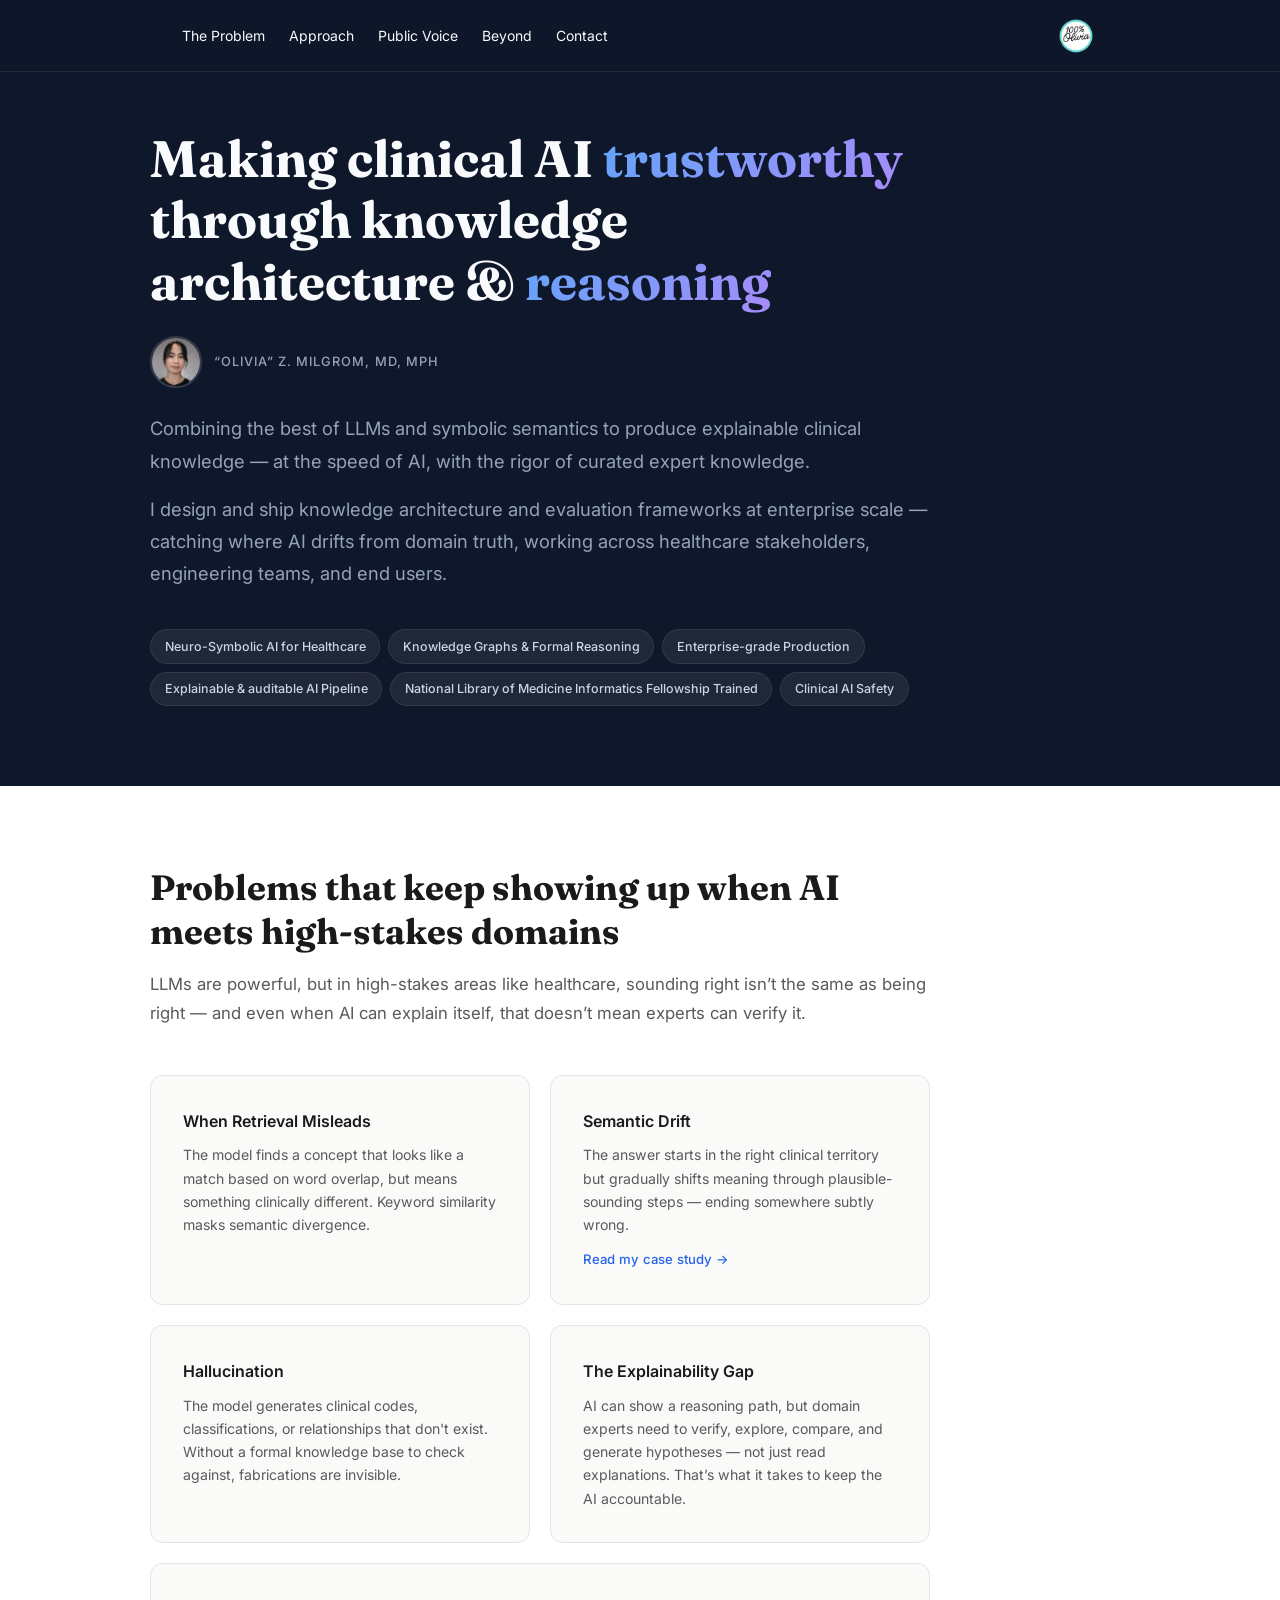
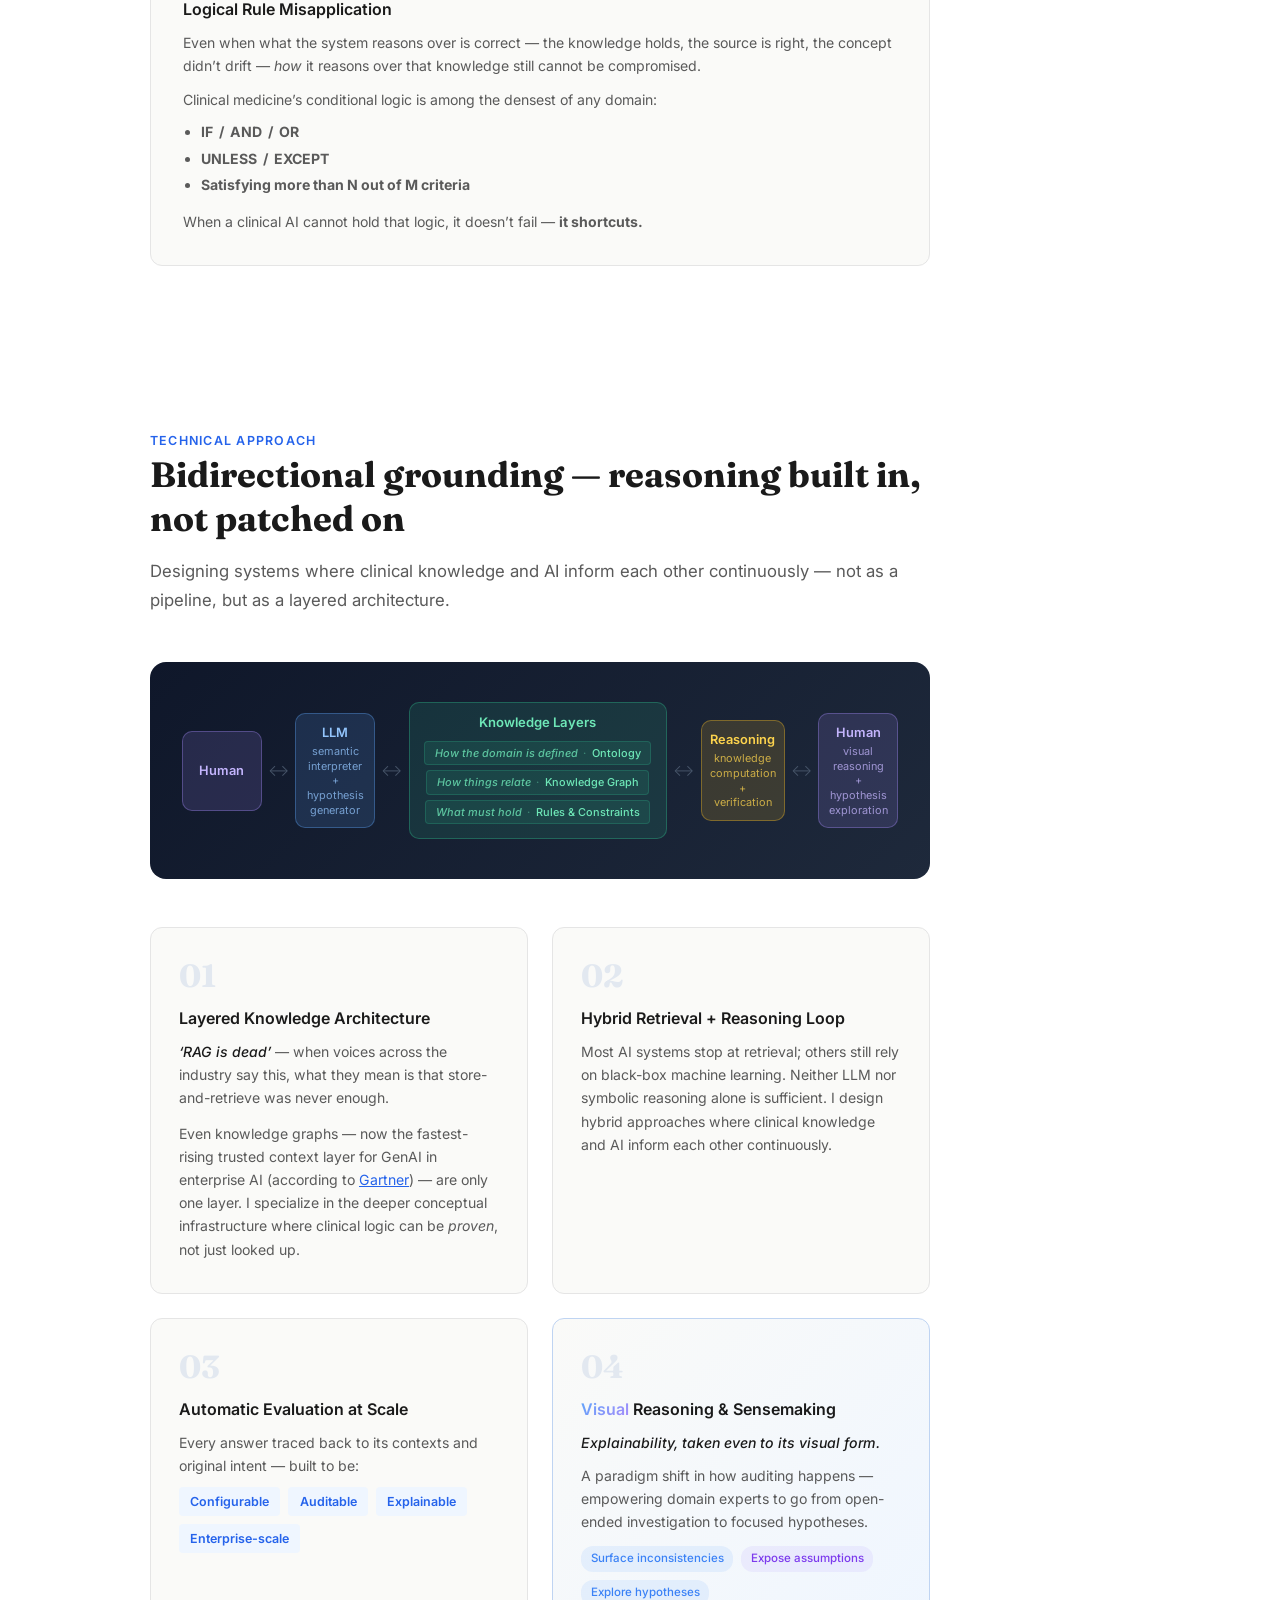
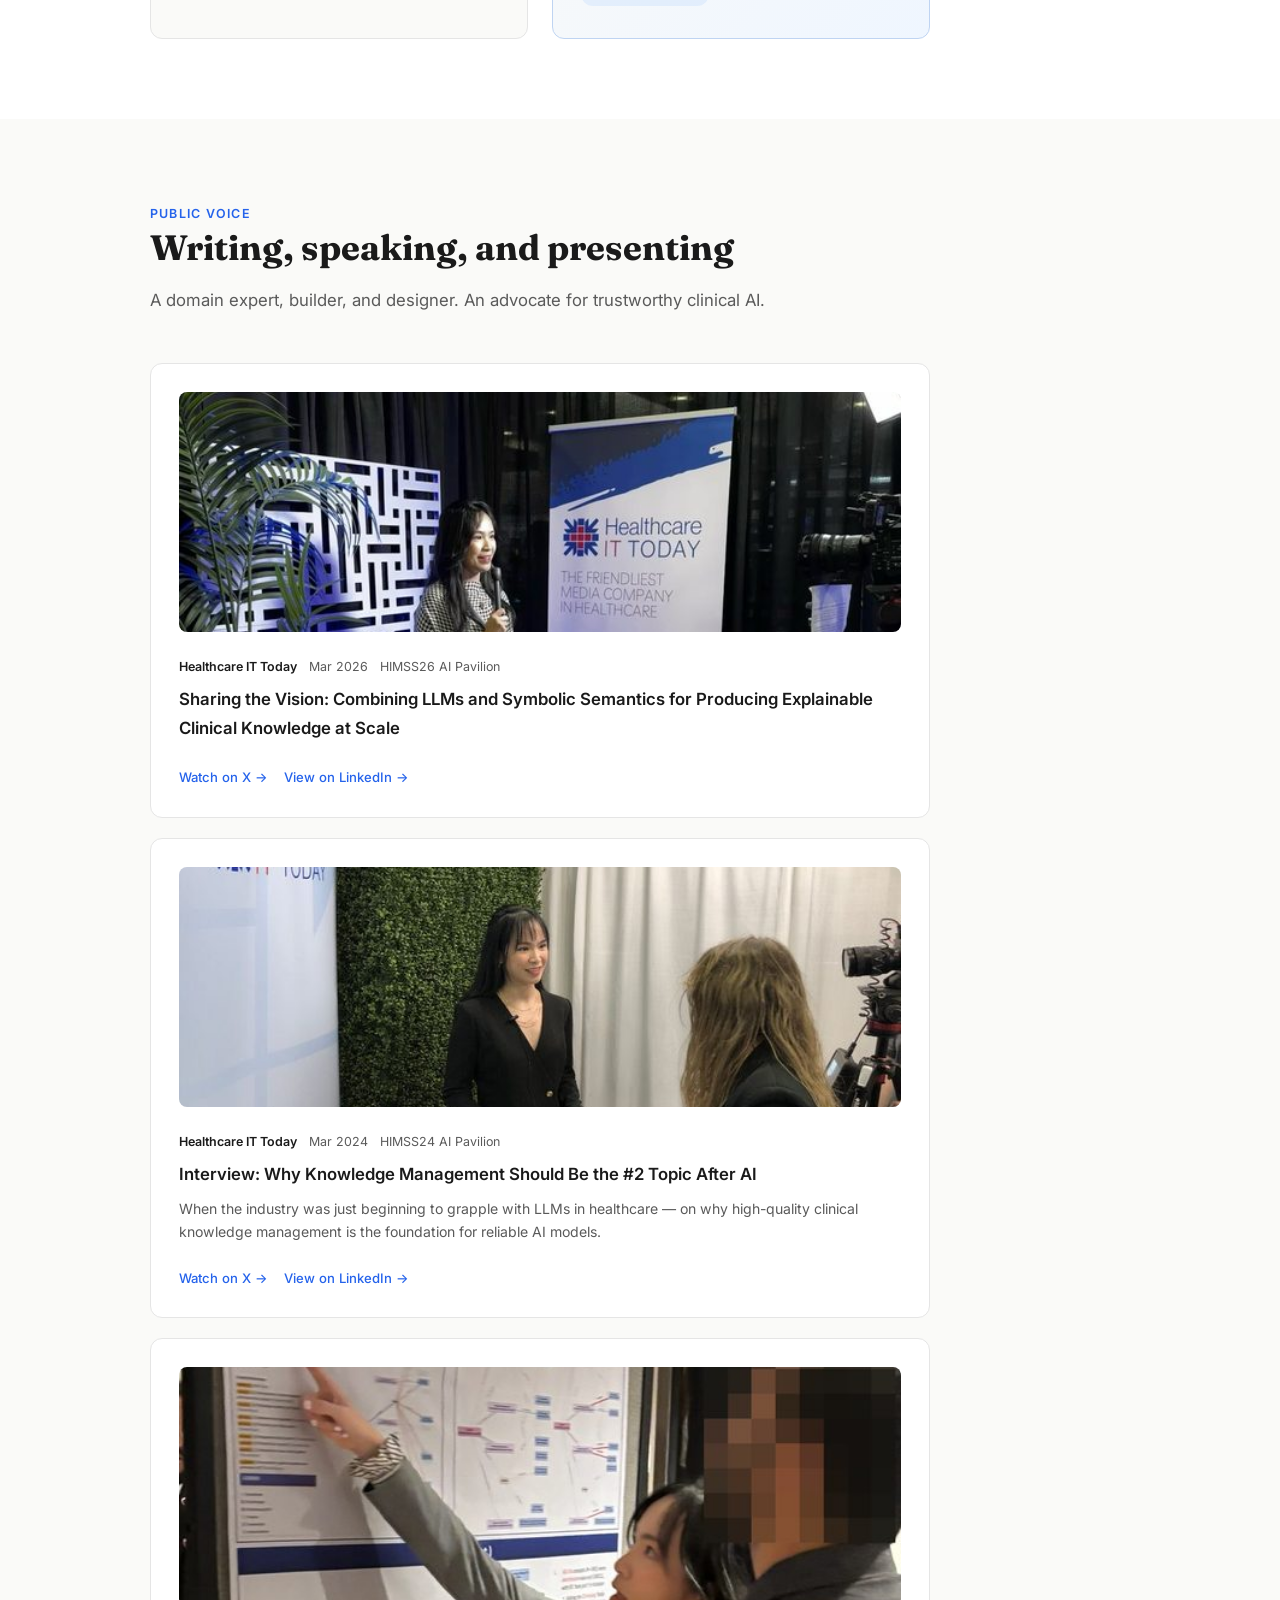
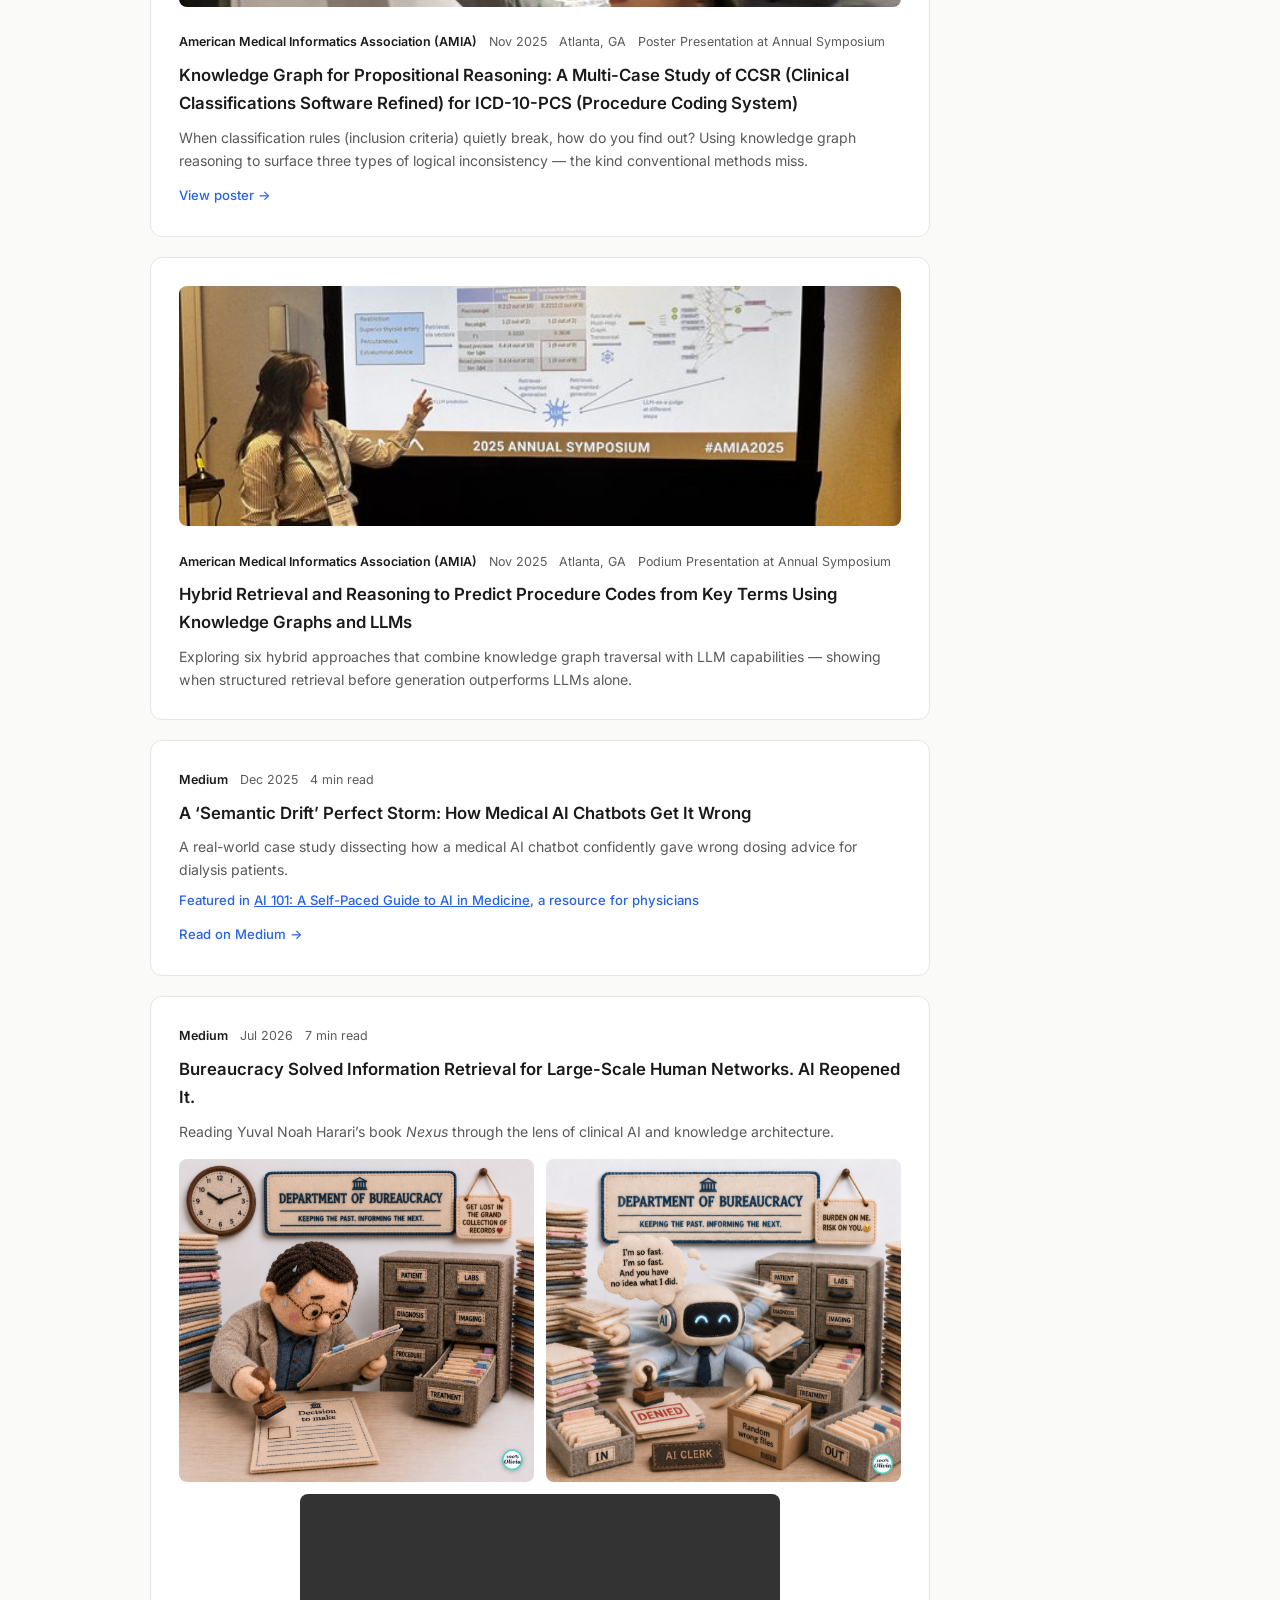
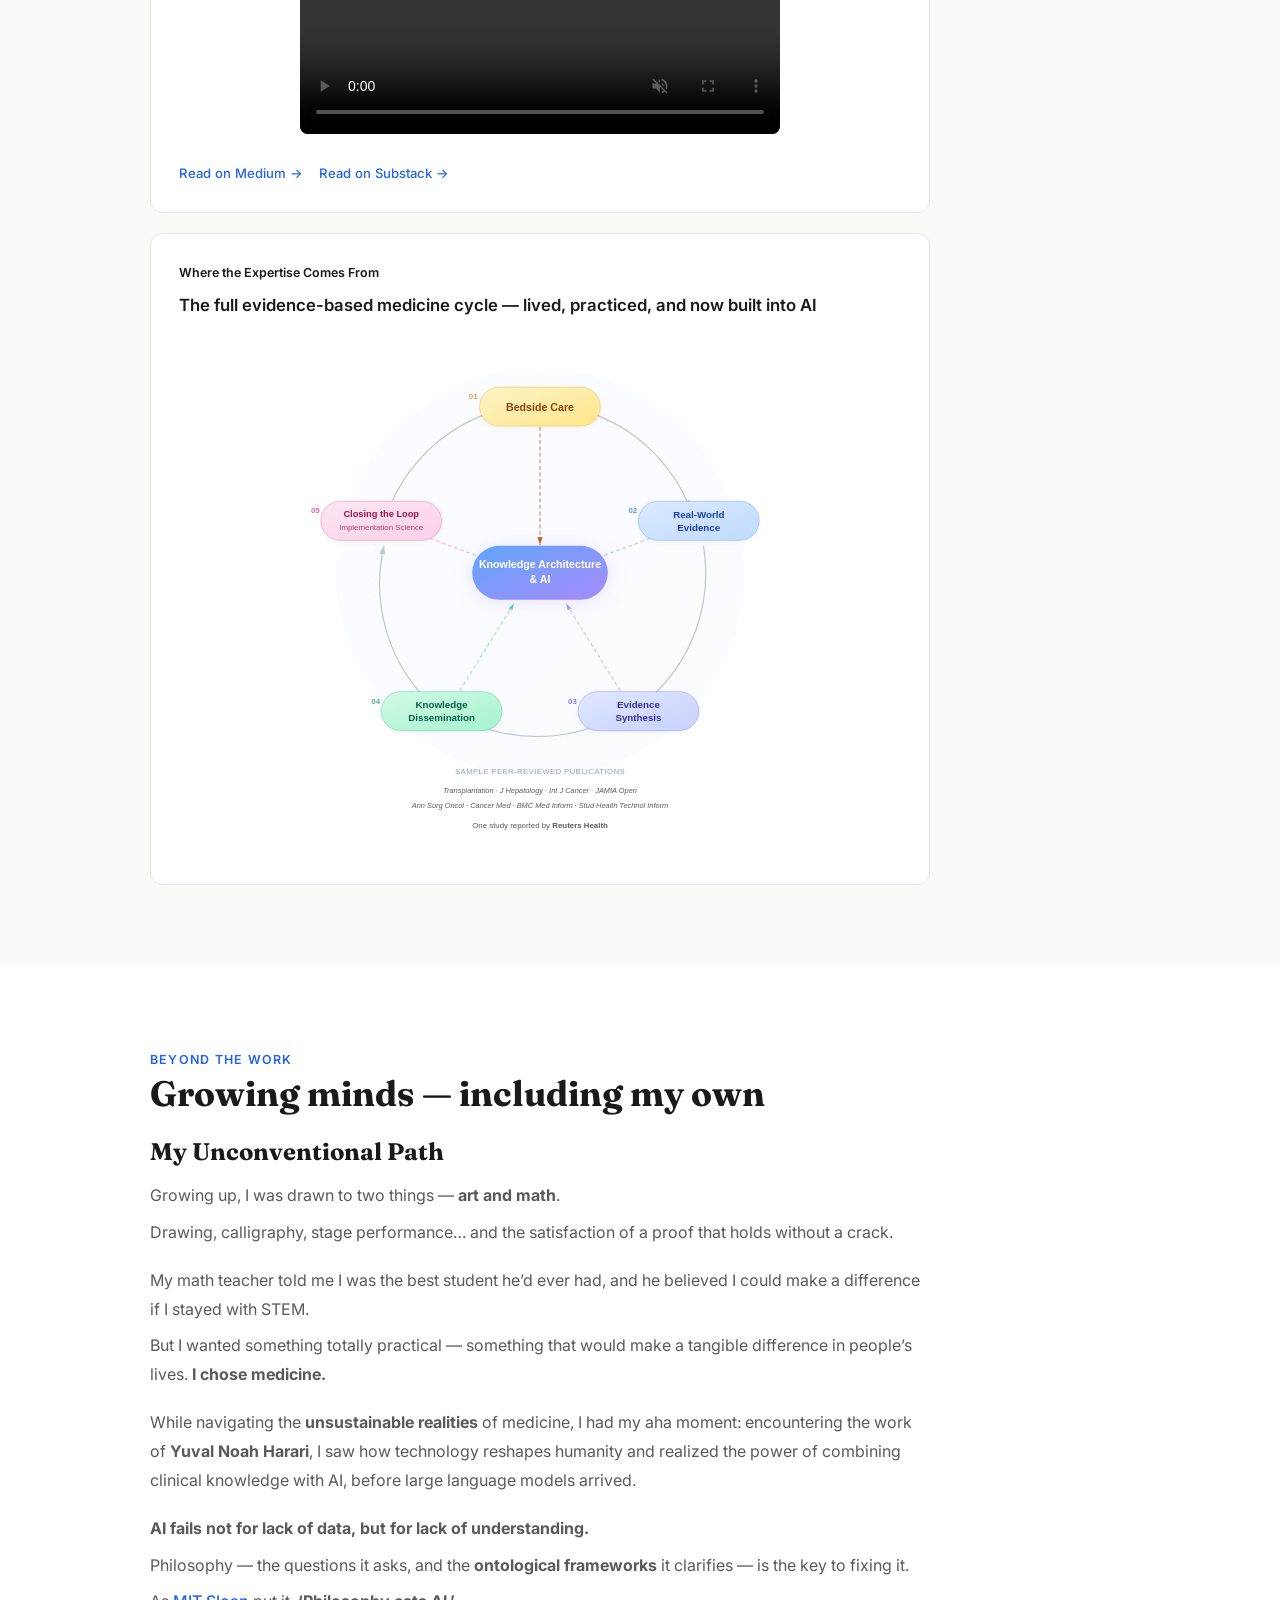
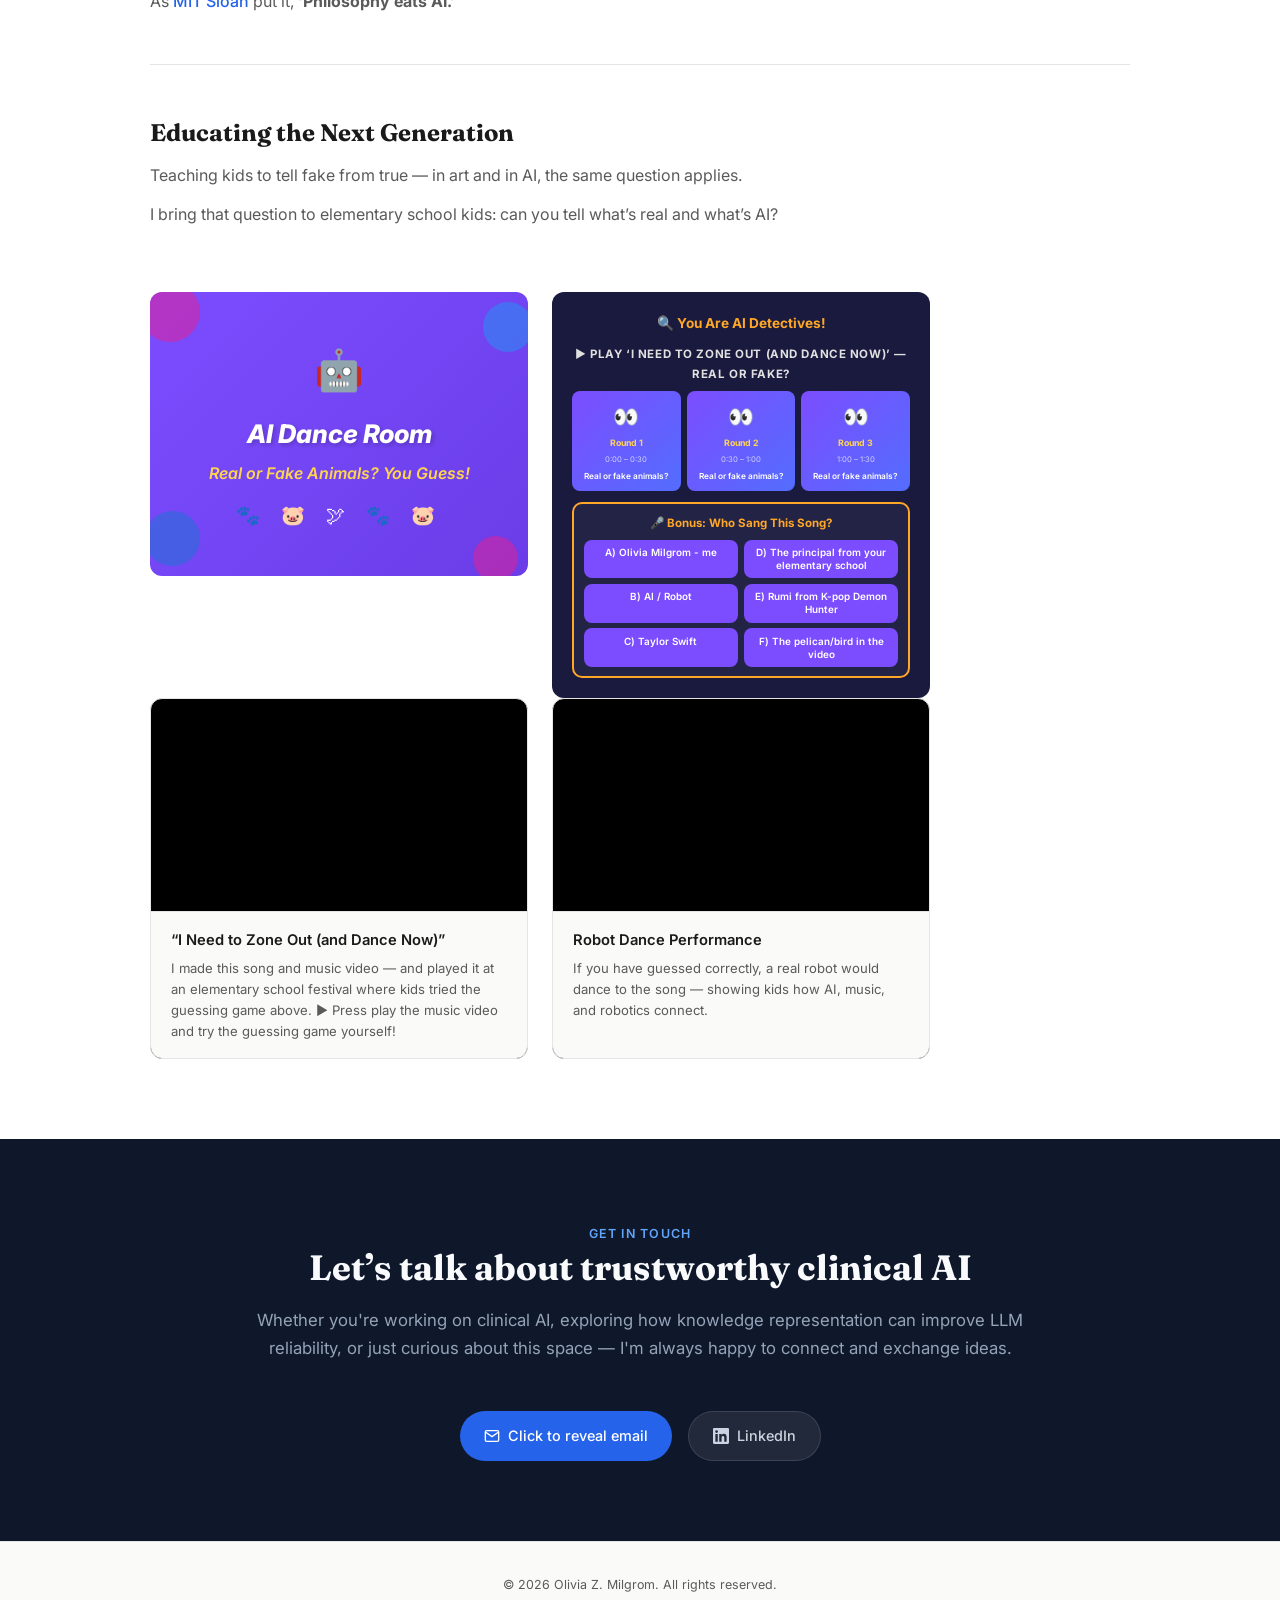
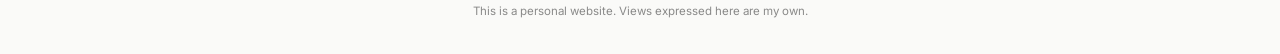
==== commit 91b5e164: "Update name to "Olivia" Z. Milgrom, MD, MPH Co-Authored-By: Claude Sonnet 5 <noreply@anthropic.com>" ====
--- a/index.html
+++ b/index.html
@@ -25,8 +25,8 @@
   });
 }
 </script>
-<title>&ldquo;Olivia&rdquo; Zheng Milgrom &mdash; Clinical AI &amp; Knowledge Architecture</title>
-<meta name="description" content="&quot;Olivia&quot; Zheng Milgrom, MD MPH — Making clinical AI trustworthy through knowledge architecture and reasoning. Bridging healthcare stakeholders, engineering, and AI evaluation.">
+<title>&ldquo;Olivia&rdquo; Z. Milgrom &mdash; Clinical AI &amp; Knowledge Architecture</title>
+<meta name="description" content="&quot;Olivia&quot; Z. Milgrom, MD MPH — Making clinical AI trustworthy through knowledge architecture and reasoning. Bridging healthcare stakeholders, engineering, and AI evaluation.">
 <link rel="preconnect" href="https://fonts.googleapis.com">
 <link href="https://fonts.googleapis.com/css2?family=Inter:wght@300;400;500;600;700&family=Fraunces:opsz,wght@9..144,400;9..144,600;9..144,700&display=swap" rel="stylesheet">
 <style>
@@ -500,9 +500,9 @@
 
     <div class="hero-identity" style="margin-bottom: 1.5rem;">
       <div class="hero-photo">
-        <img src="assets/images/photo-profile.jpg" alt="&ldquo;Olivia&rdquo; Zheng Milgrom" />
-      </div>
-      <span class="hero-label">&ldquo;Olivia&rdquo; Zheng Milgrom, MD, MPH</span>
+        <img src="assets/images/photo-profile.jpg" alt="&ldquo;Olivia&rdquo; Z. Milgrom" />
+      </div>
+      <span class="hero-label">&ldquo;Olivia&rdquo; Z. Milgrom, MD, MPH</span>
     </div>
     <p class="hero-subtitle">
       Combining the best of LLMs and symbolic semantics to produce explainable clinical knowledge &mdash; at the speed of AI, with the rigor of curated expert knowledge.
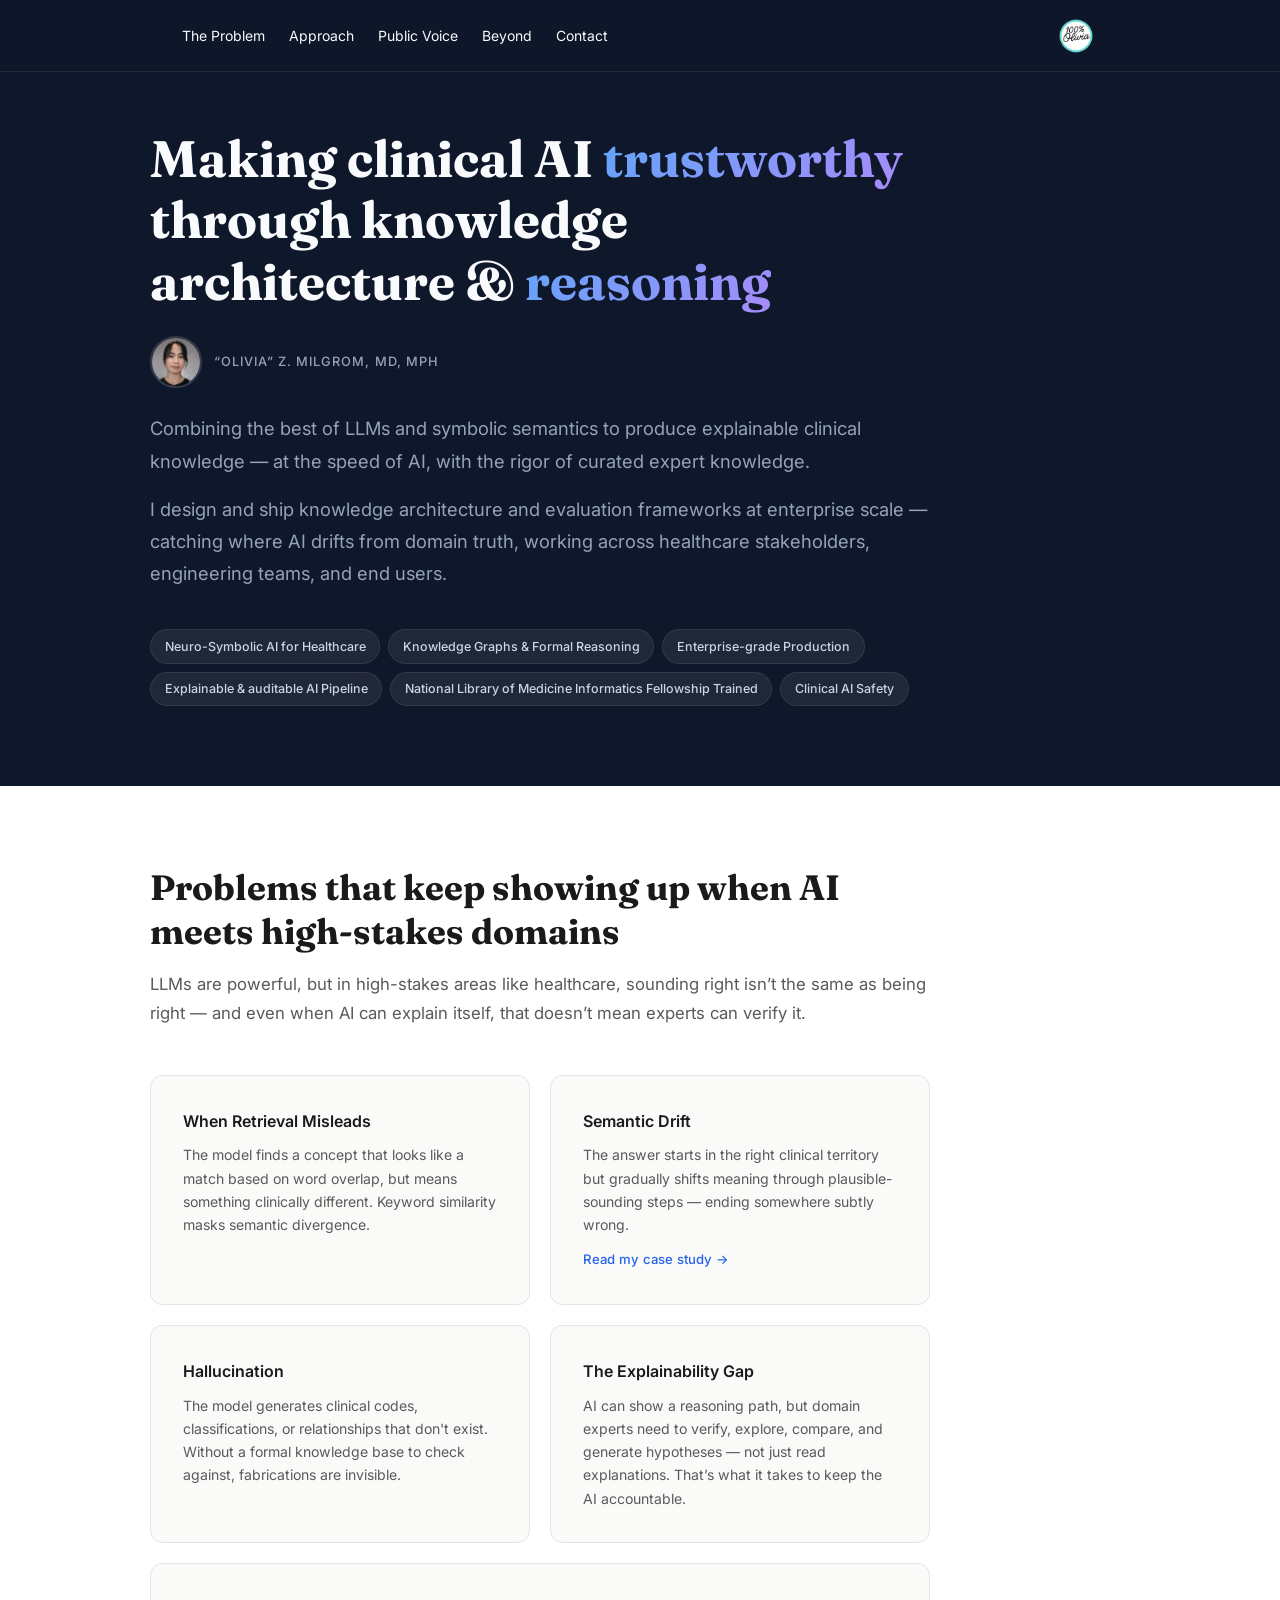
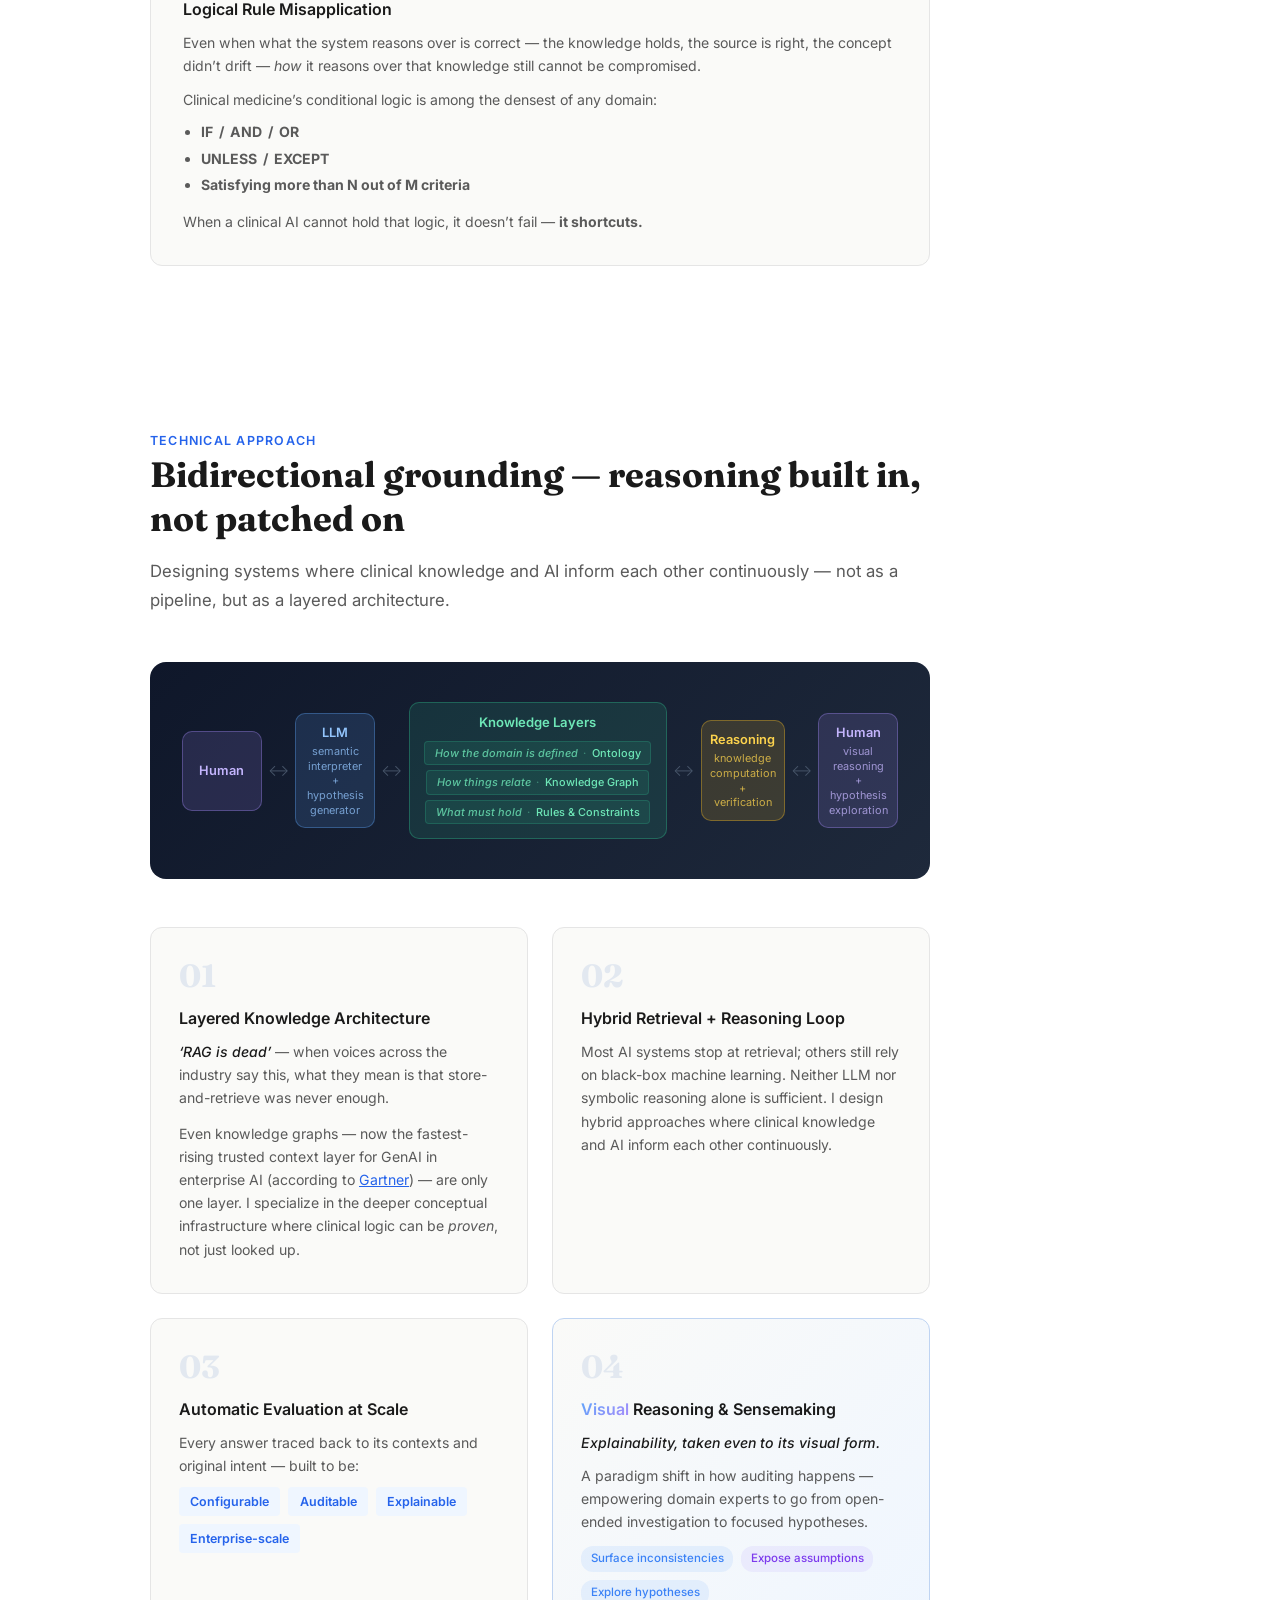
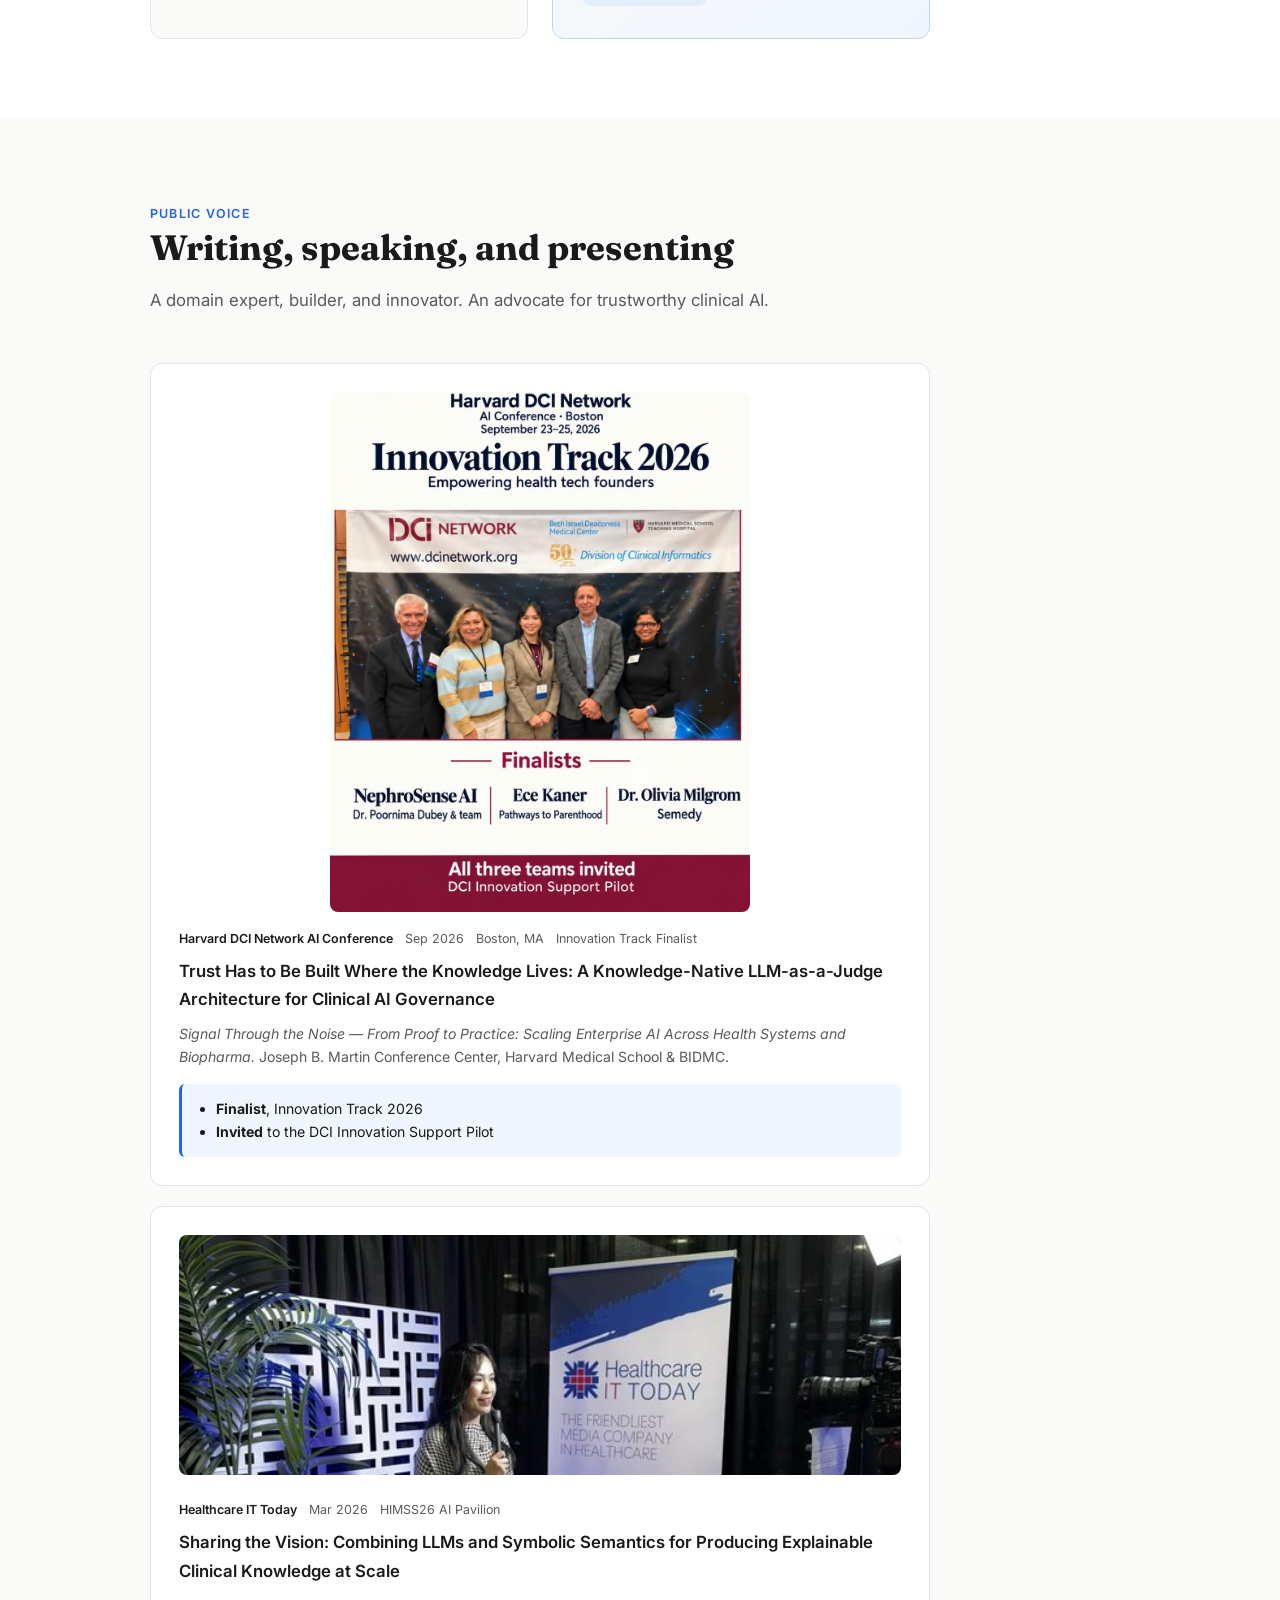
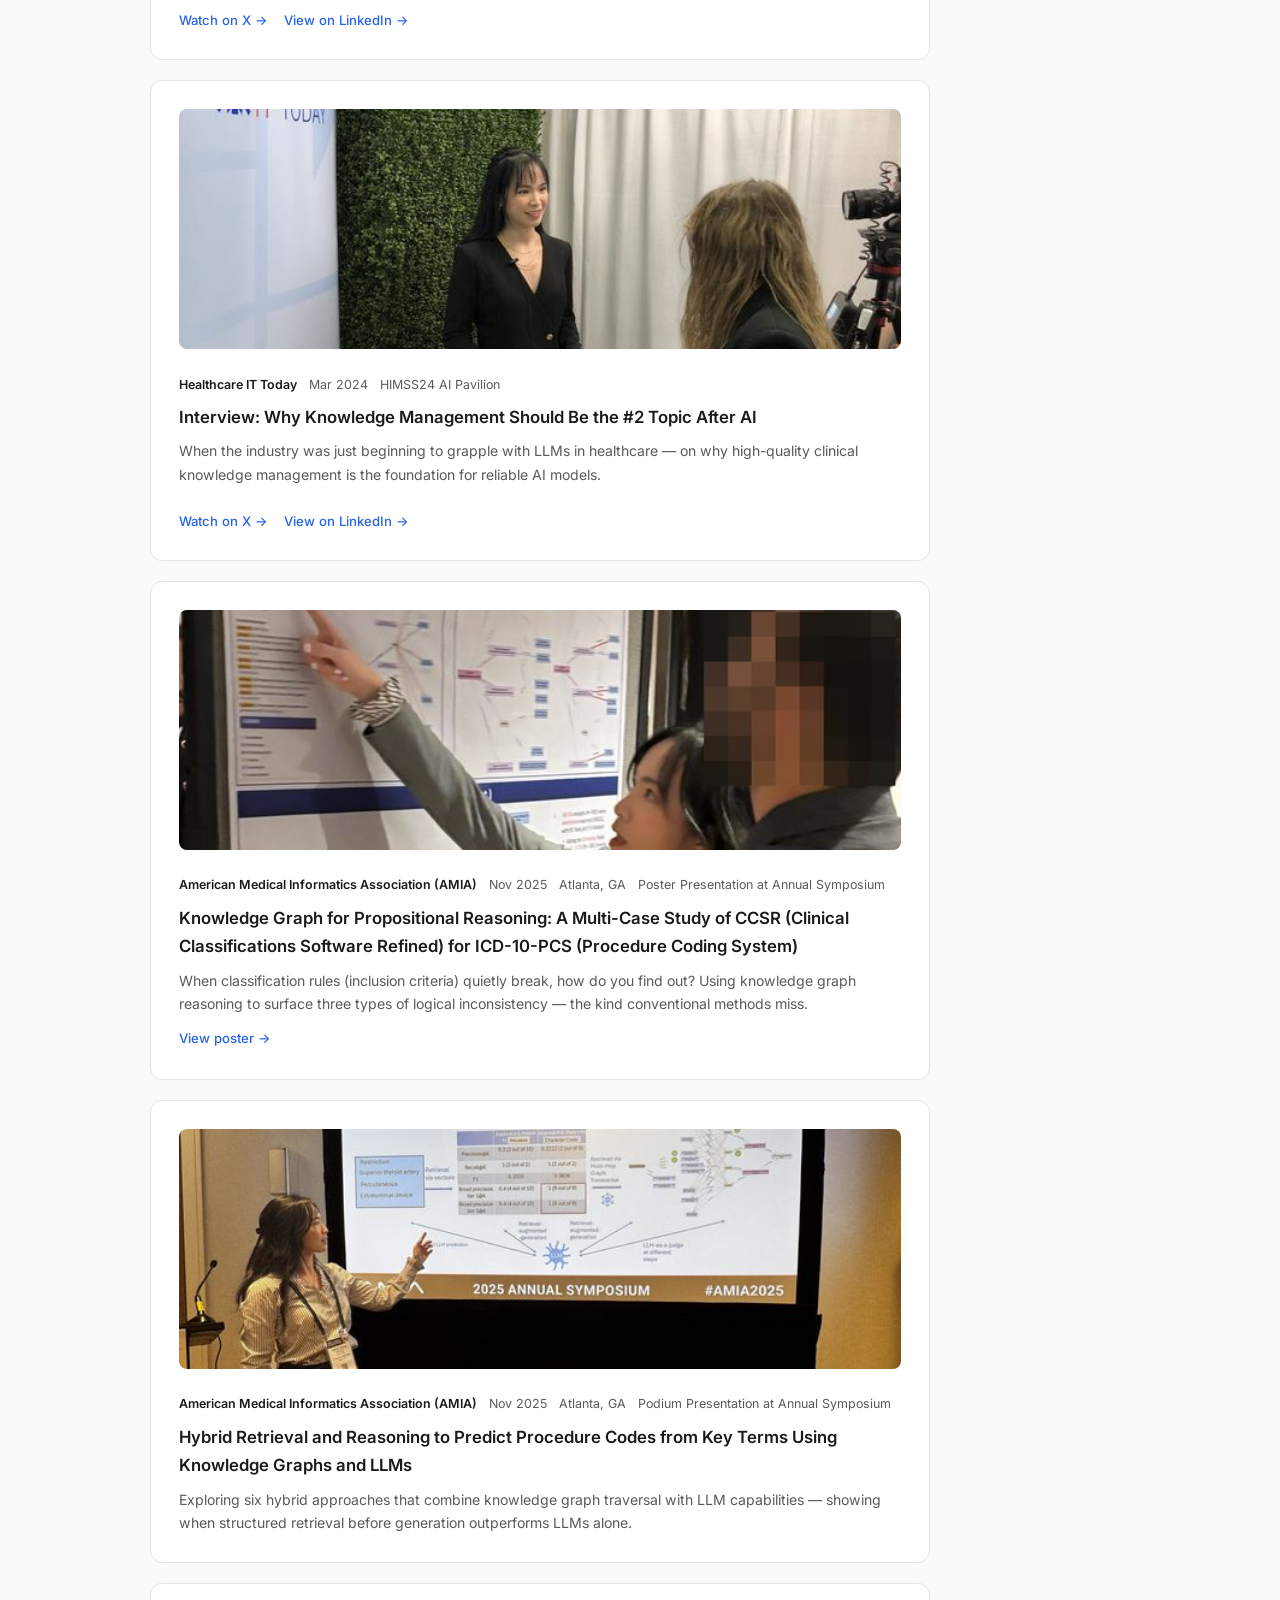
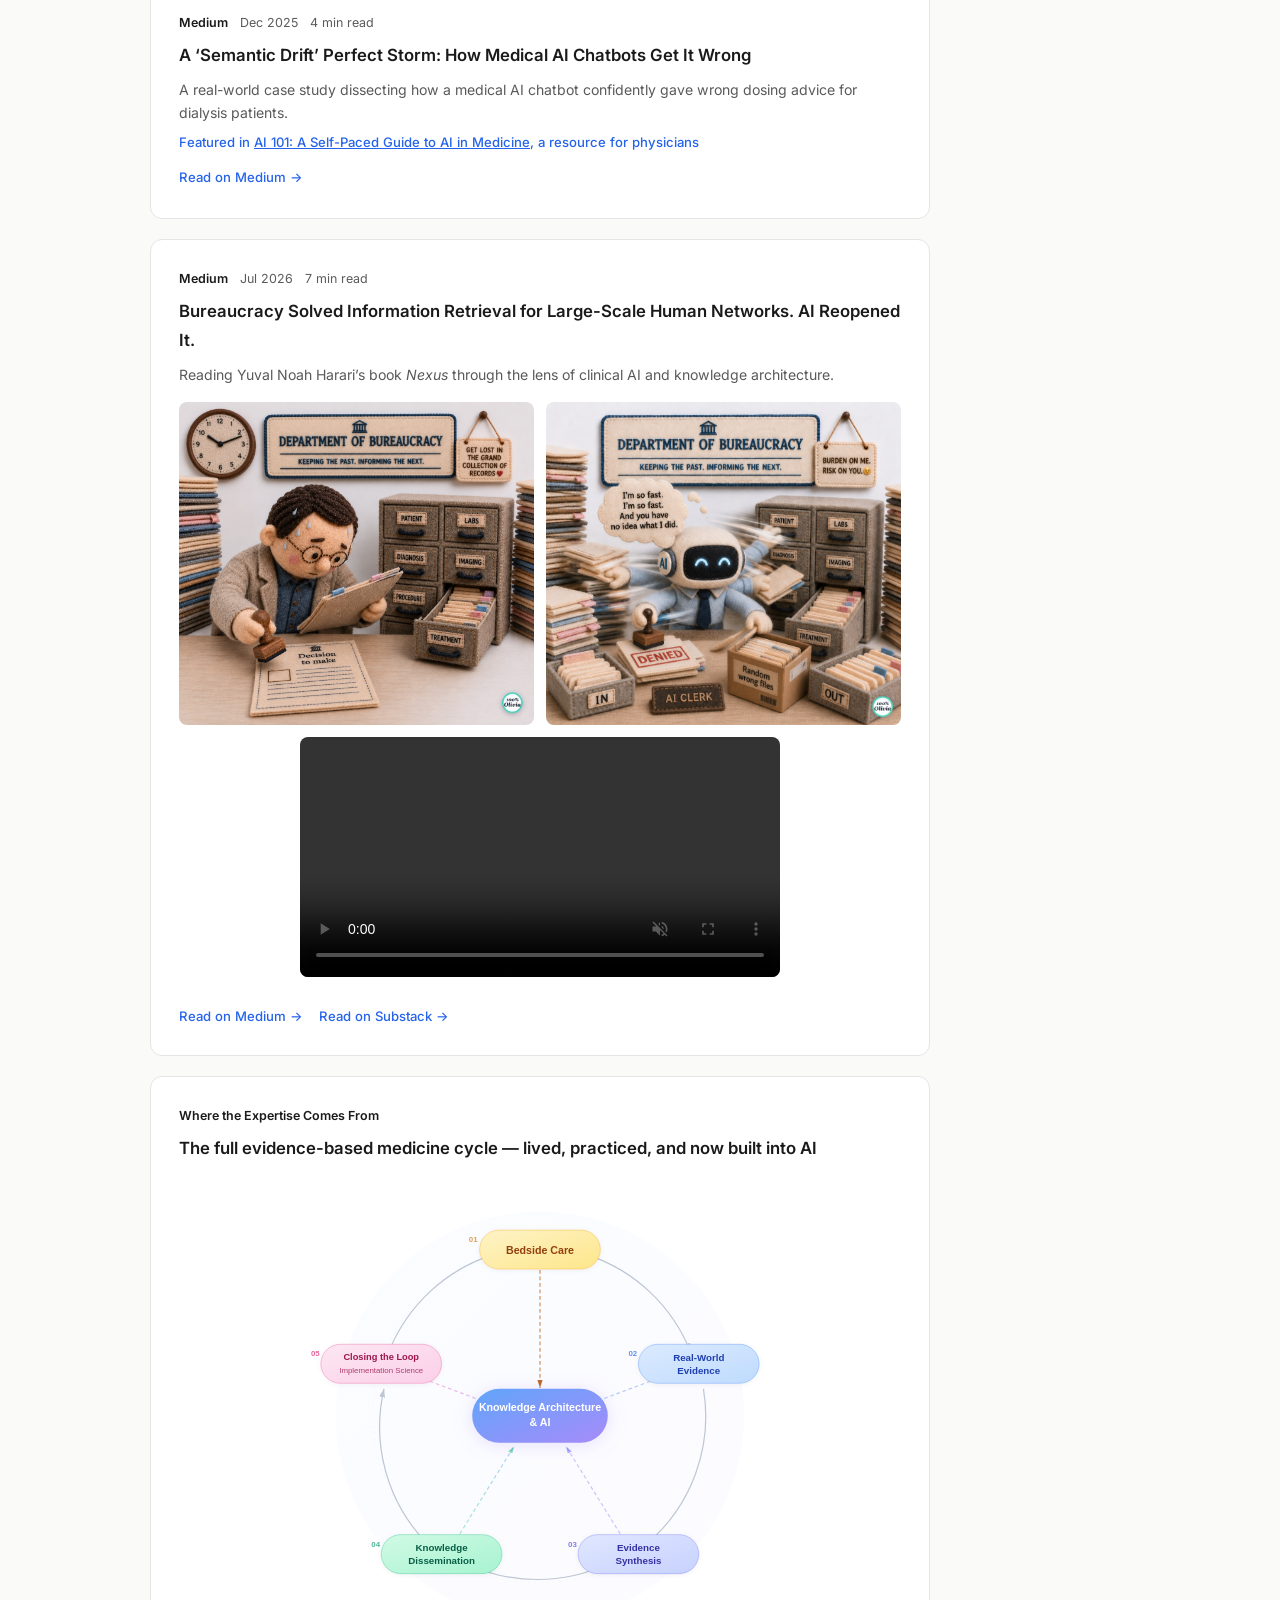
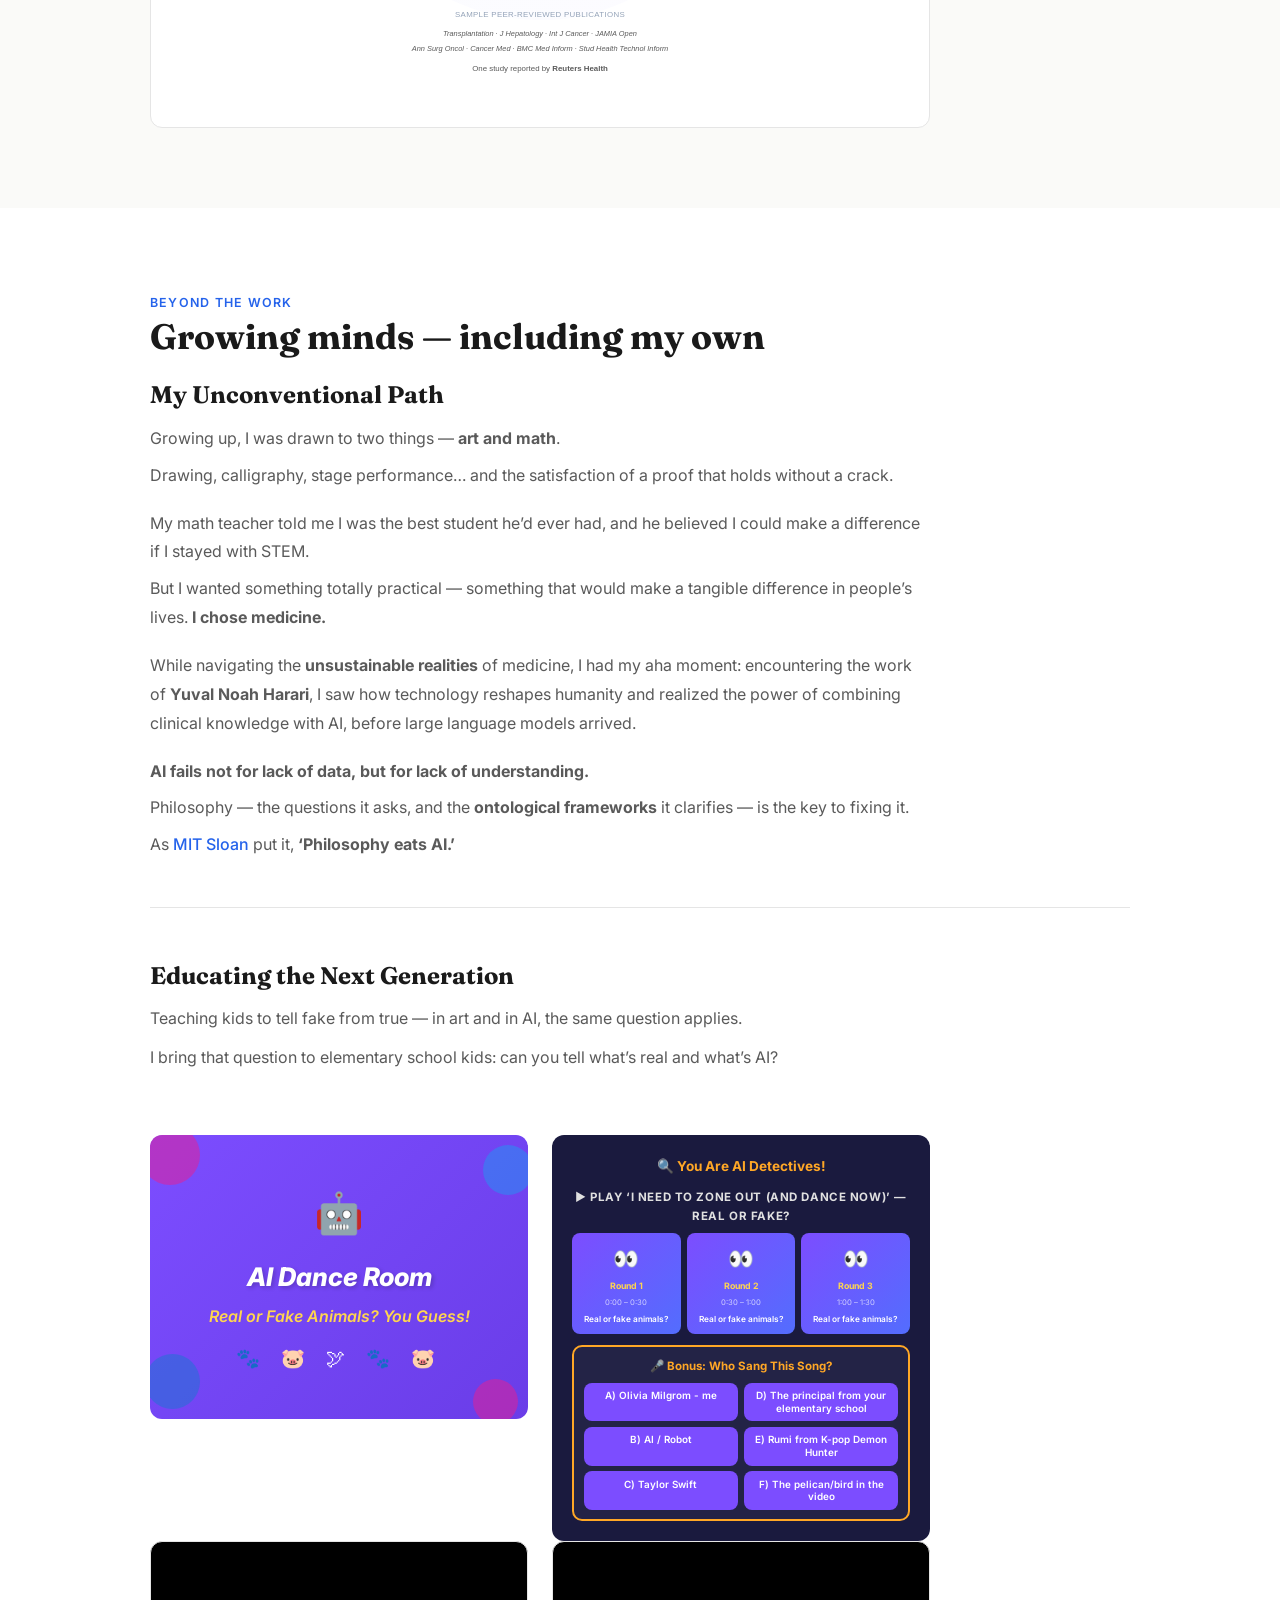
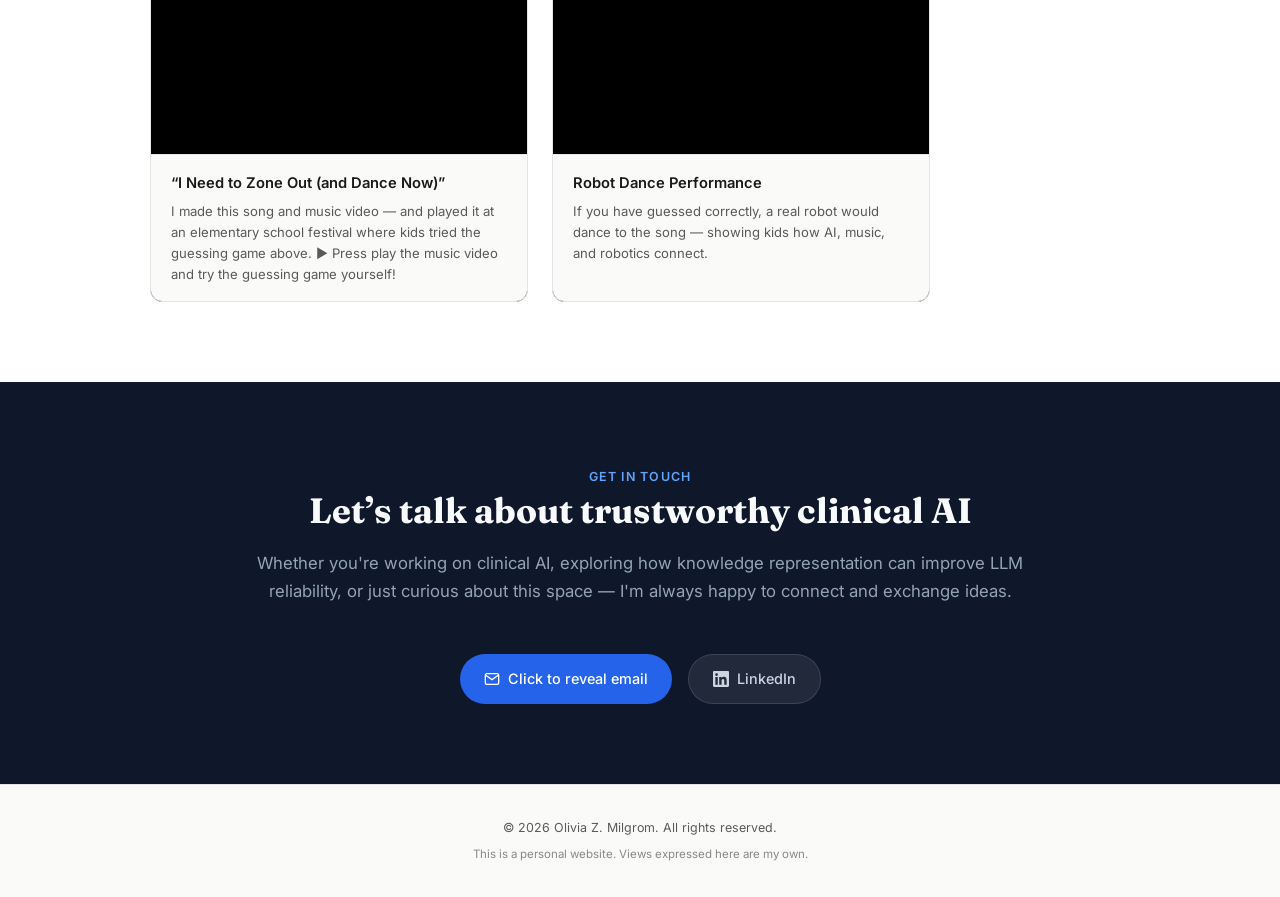
==== commit 2aa8d125: "Add Harvard DCI Innovation Track 2026 finalist talk to Public Voice Co-Authored-By: Claude Opus 5.5 " ====
--- a/index.html
+++ b/index.html
@@ -655,9 +655,24 @@
     <span class="section-label">Public Voice</span>
     <div class="section-title">Writing, speaking, and presenting</div>
     <p class="section-subtitle">
-      A domain expert, builder, and designer. An advocate for trustworthy clinical AI.
+      A domain expert, builder, and innovator. An advocate for trustworthy clinical AI.
     </p>
     <div class="writing-grid">
+      <div class="writing-card" style="cursor: default;">
+        <img src="assets/images/dci-innovation-track-2026.jpg" alt="Harvard DCI Network AI Conference Innovation Track 2026 finalists, including Dr. Olivia Milgrom (Semedy), in front of the DCI Network banner" style="width: 100%; max-width: 420px; display: block; margin: 0 auto 1rem; border-radius: 8px;" />
+        <div class="writing-meta" style="flex-wrap: wrap;">
+          <span class="writing-venue">Harvard DCI Network AI Conference</span>
+          <span>Sep 2026</span>
+          <span>Boston, MA</span>
+          <span>Innovation Track Finalist</span>
+        </div>
+        <h3>Trust Has to Be Built Where the Knowledge Lives: A Knowledge-Native LLM-as-a-Judge Architecture for Clinical AI Governance</h3>
+        <p><em>Signal Through the Noise &mdash; From Proof to Practice: Scaling Enterprise AI Across Health Systems and Biopharma.</em> Joseph B. Martin Conference Center, Harvard Medical School &amp; BIDMC.</p>
+        <ul style="margin: 1rem 0 0; padding: 0.85rem 1rem 0.85rem 2.1rem; background: var(--color-accent-soft); border-left: 3px solid var(--color-accent); border-radius: 6px; font-size: 0.88rem; line-height: 1.6; color: var(--color-text);">
+          <li><strong>Finalist</strong>, Innovation Track 2026</li>
+          <li><strong>Invited</strong> to the DCI Innovation Support Pilot</li>
+        </ul>
+      </div>
       <div class="writing-card" style="cursor: default;">
         <img src="assets/images/photo-himss.jpg" alt="Olivia Milgrom interviewed at HIMSS AI Pavilion by Healthcare IT Today" class="writing-card-photo" />
         <div class="writing-meta">
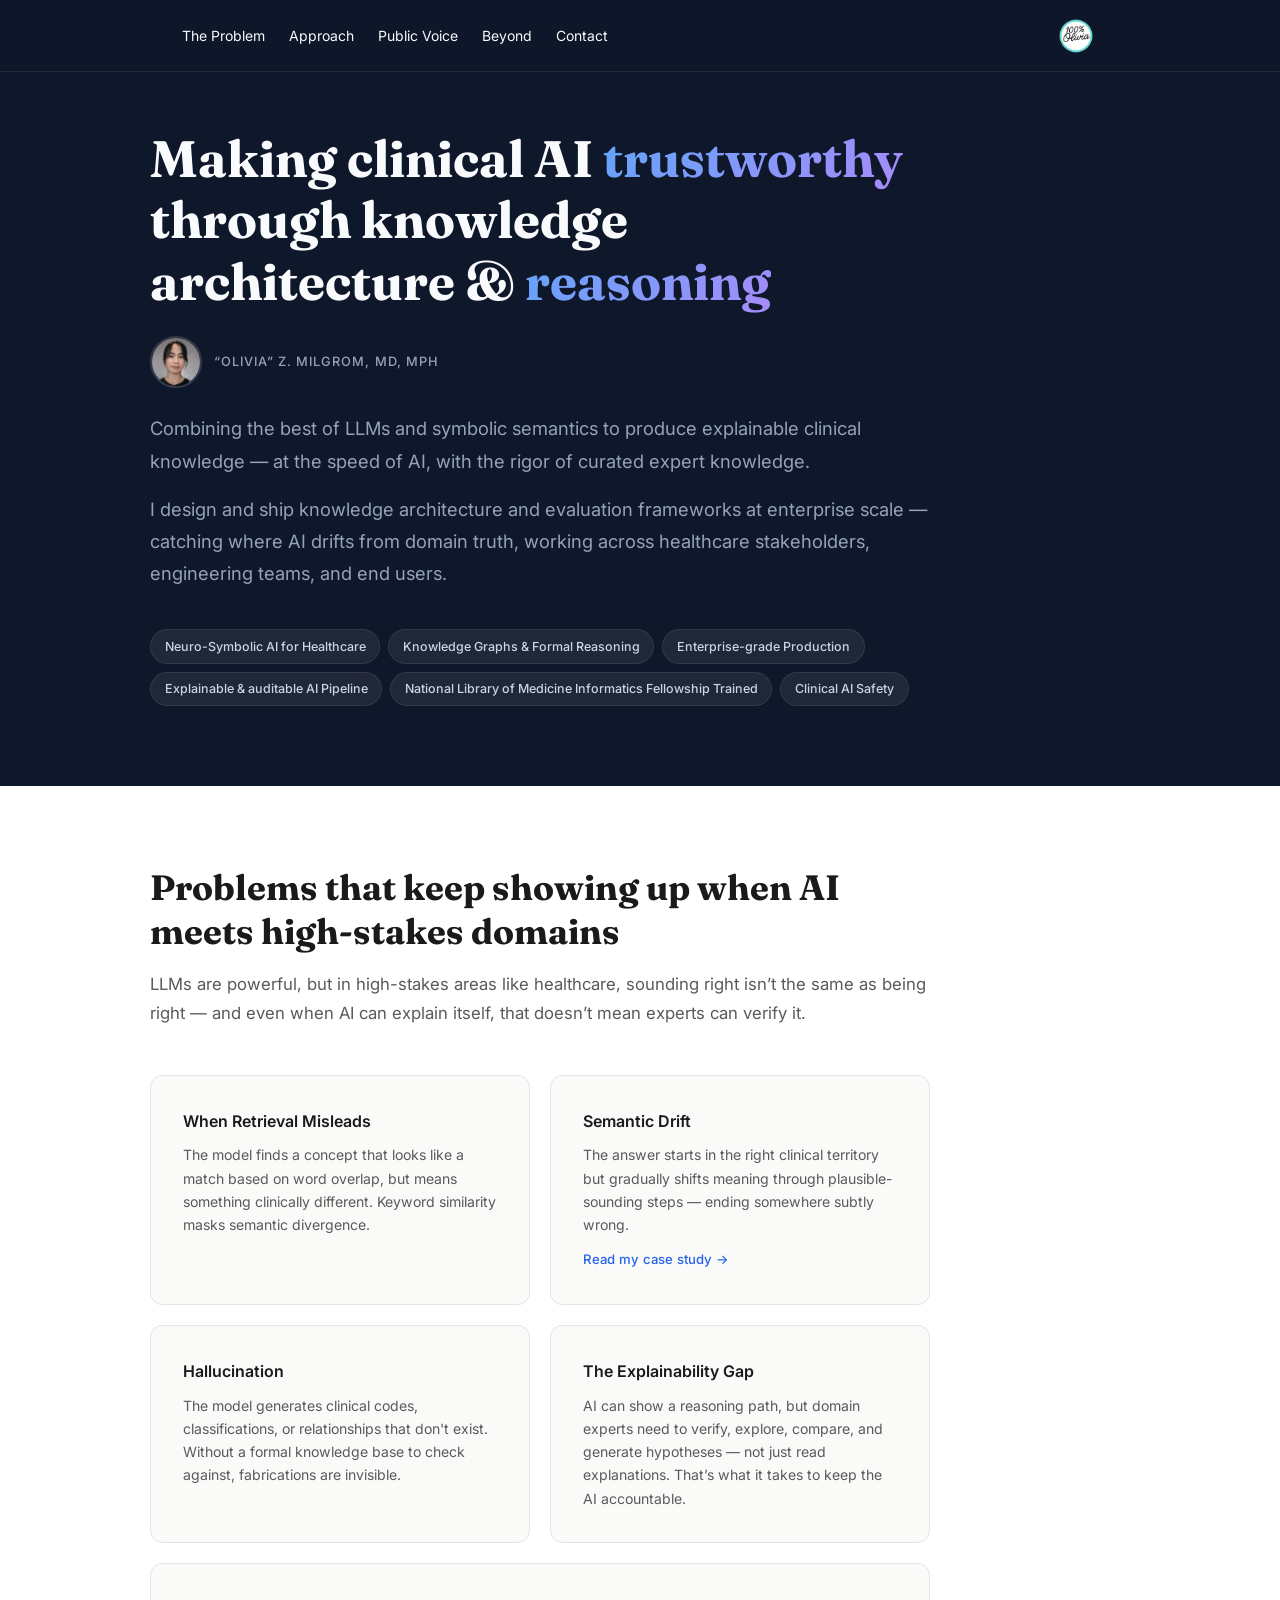
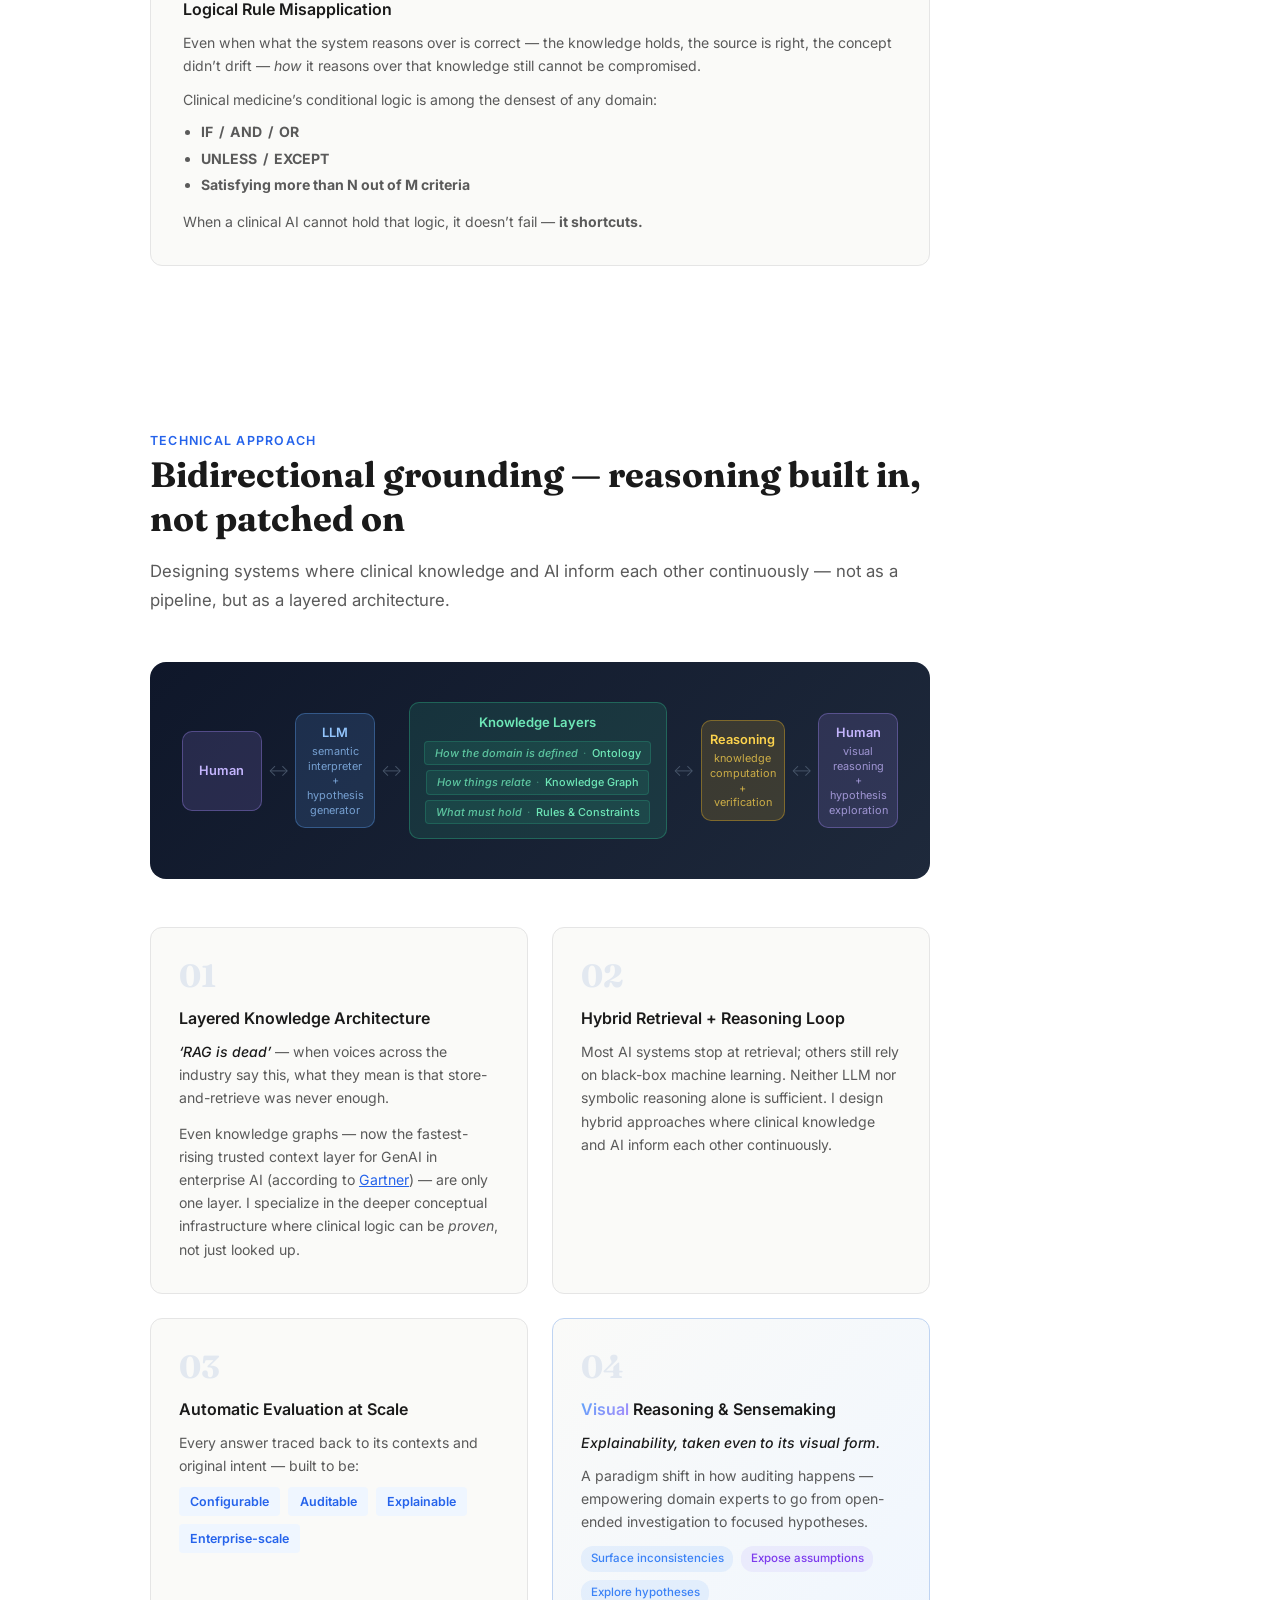
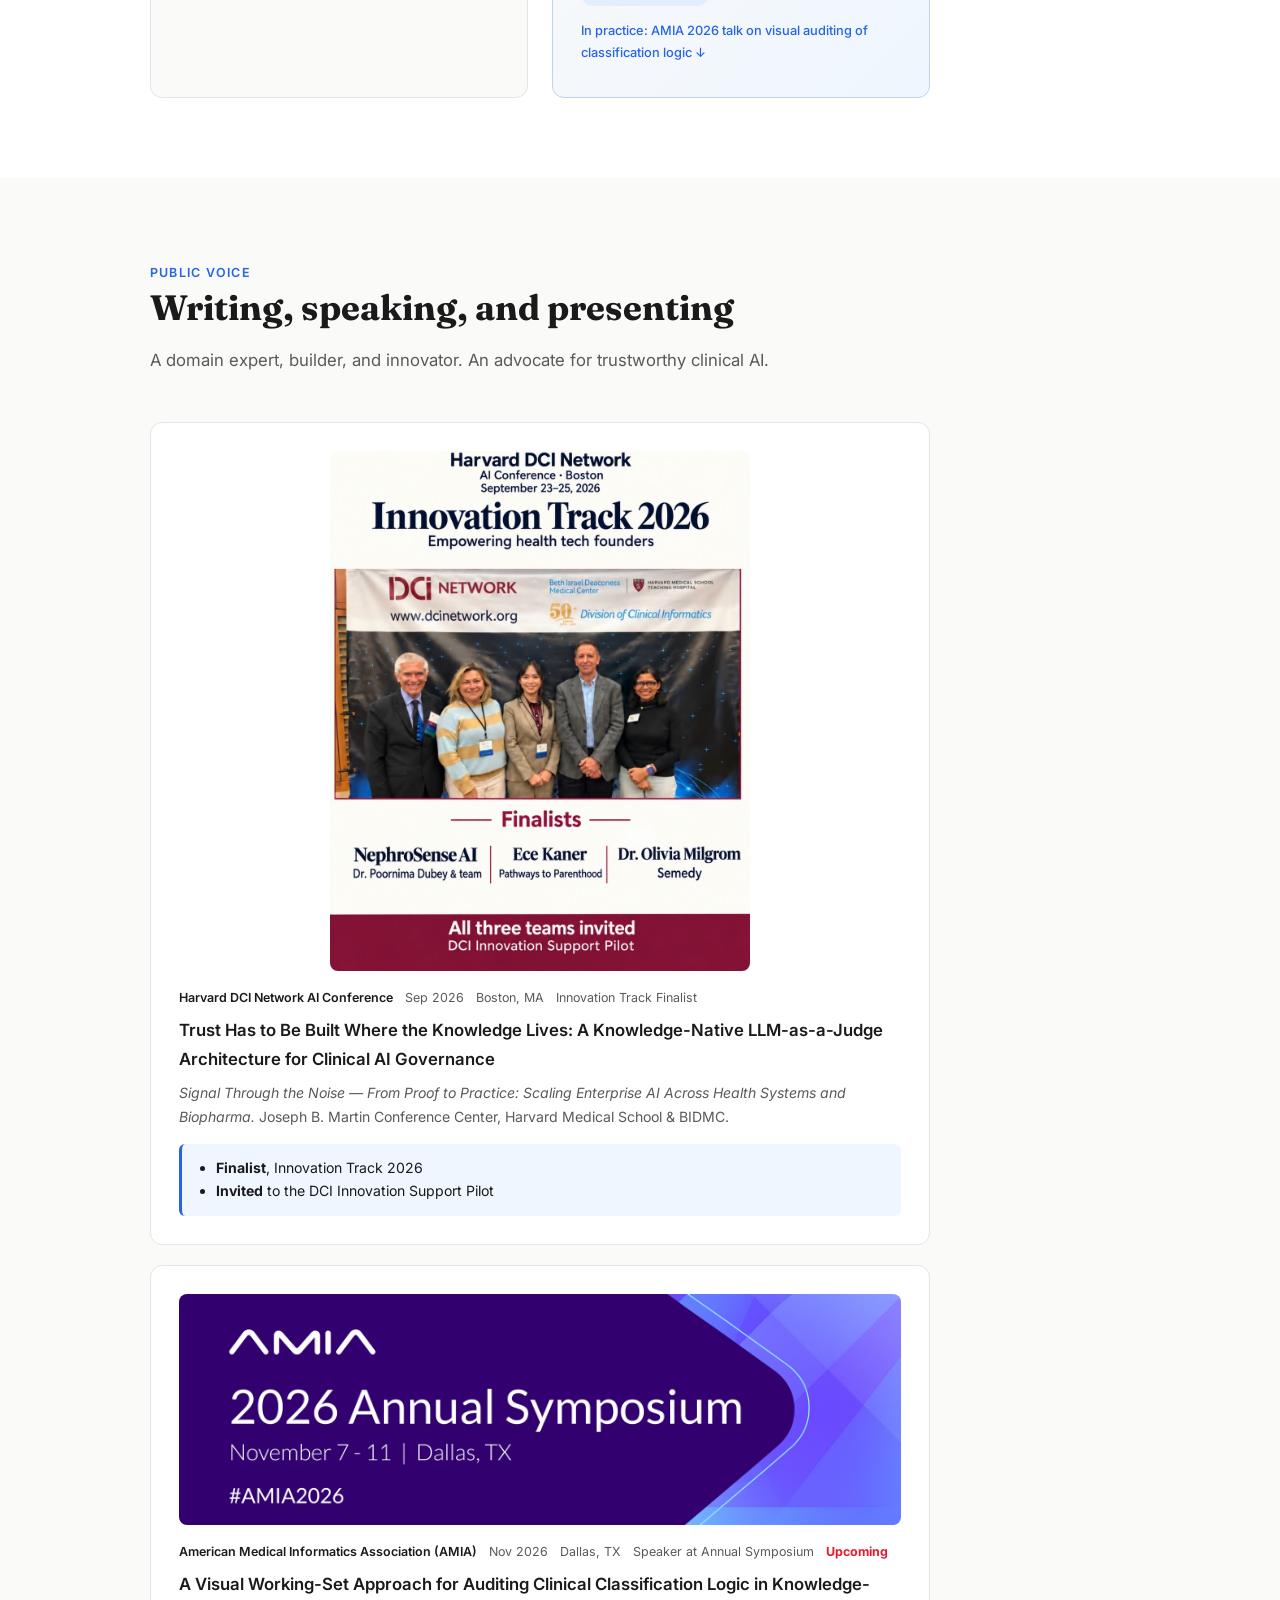
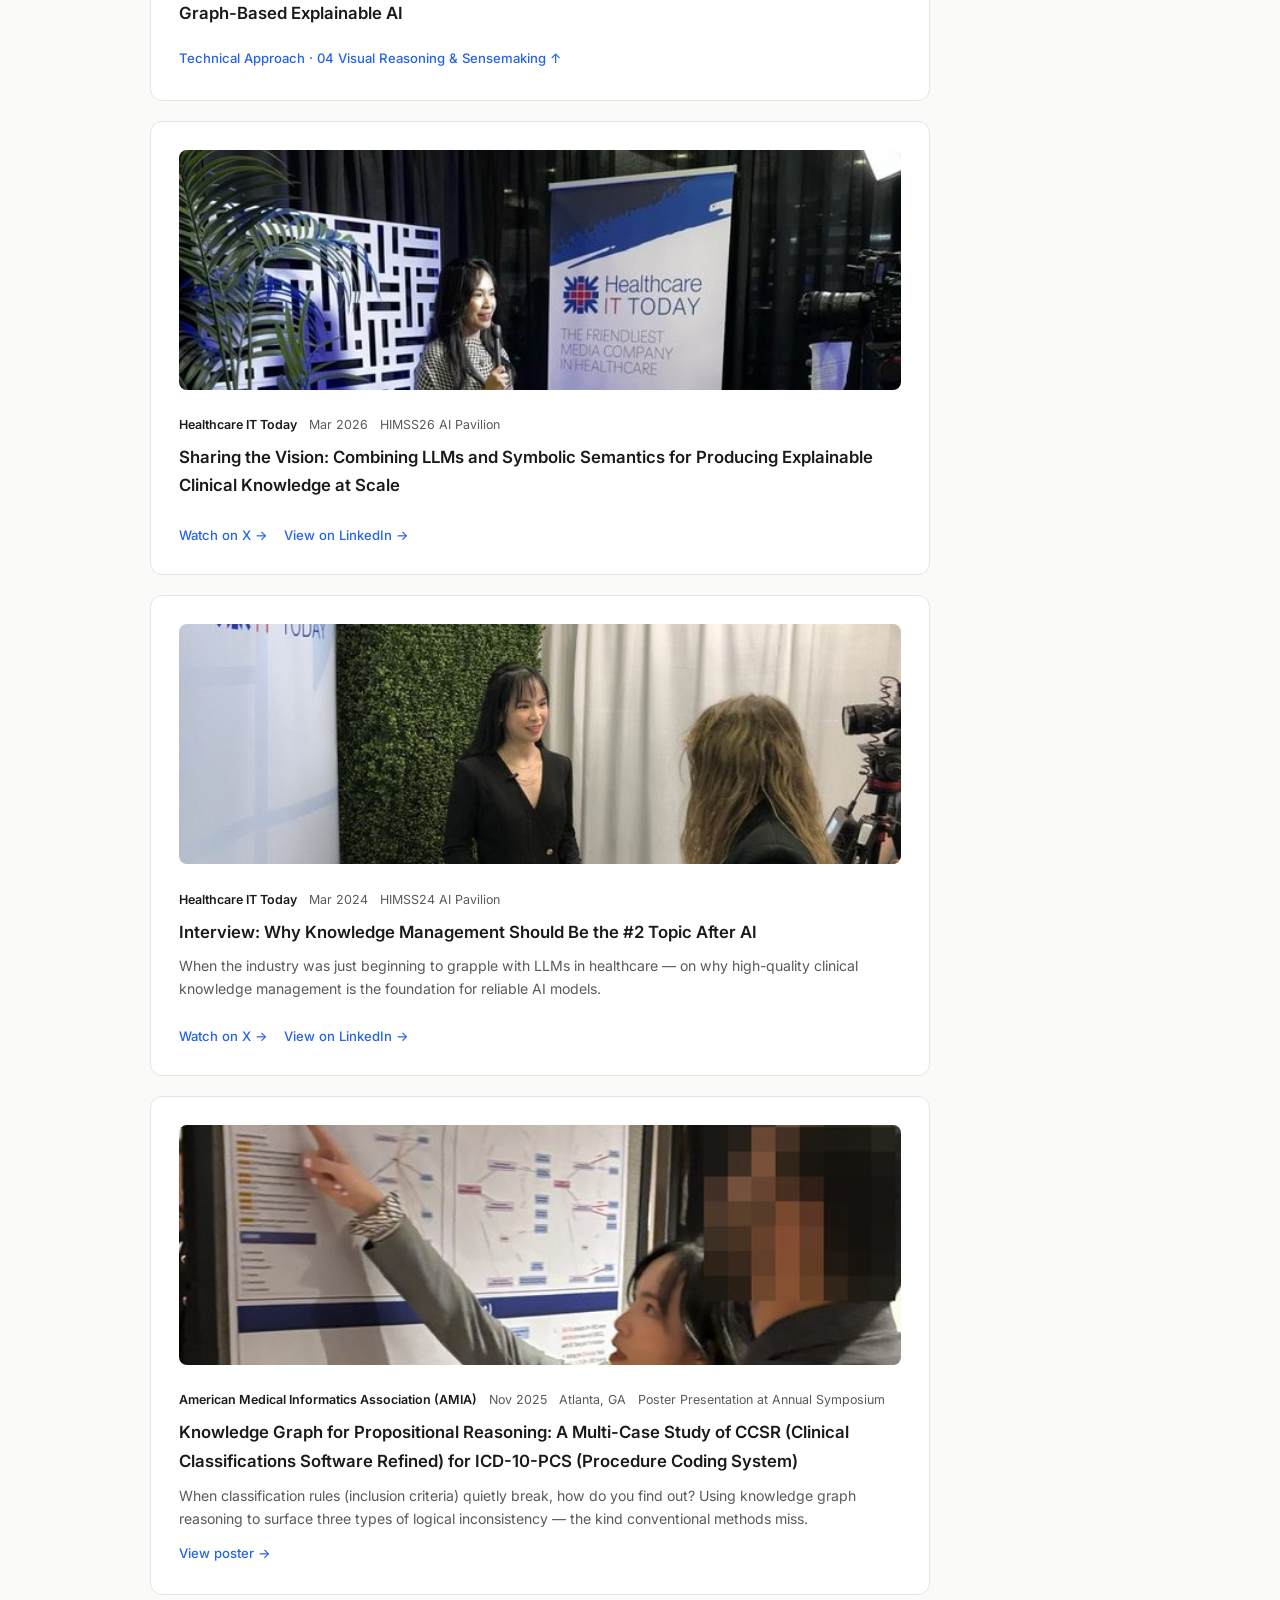
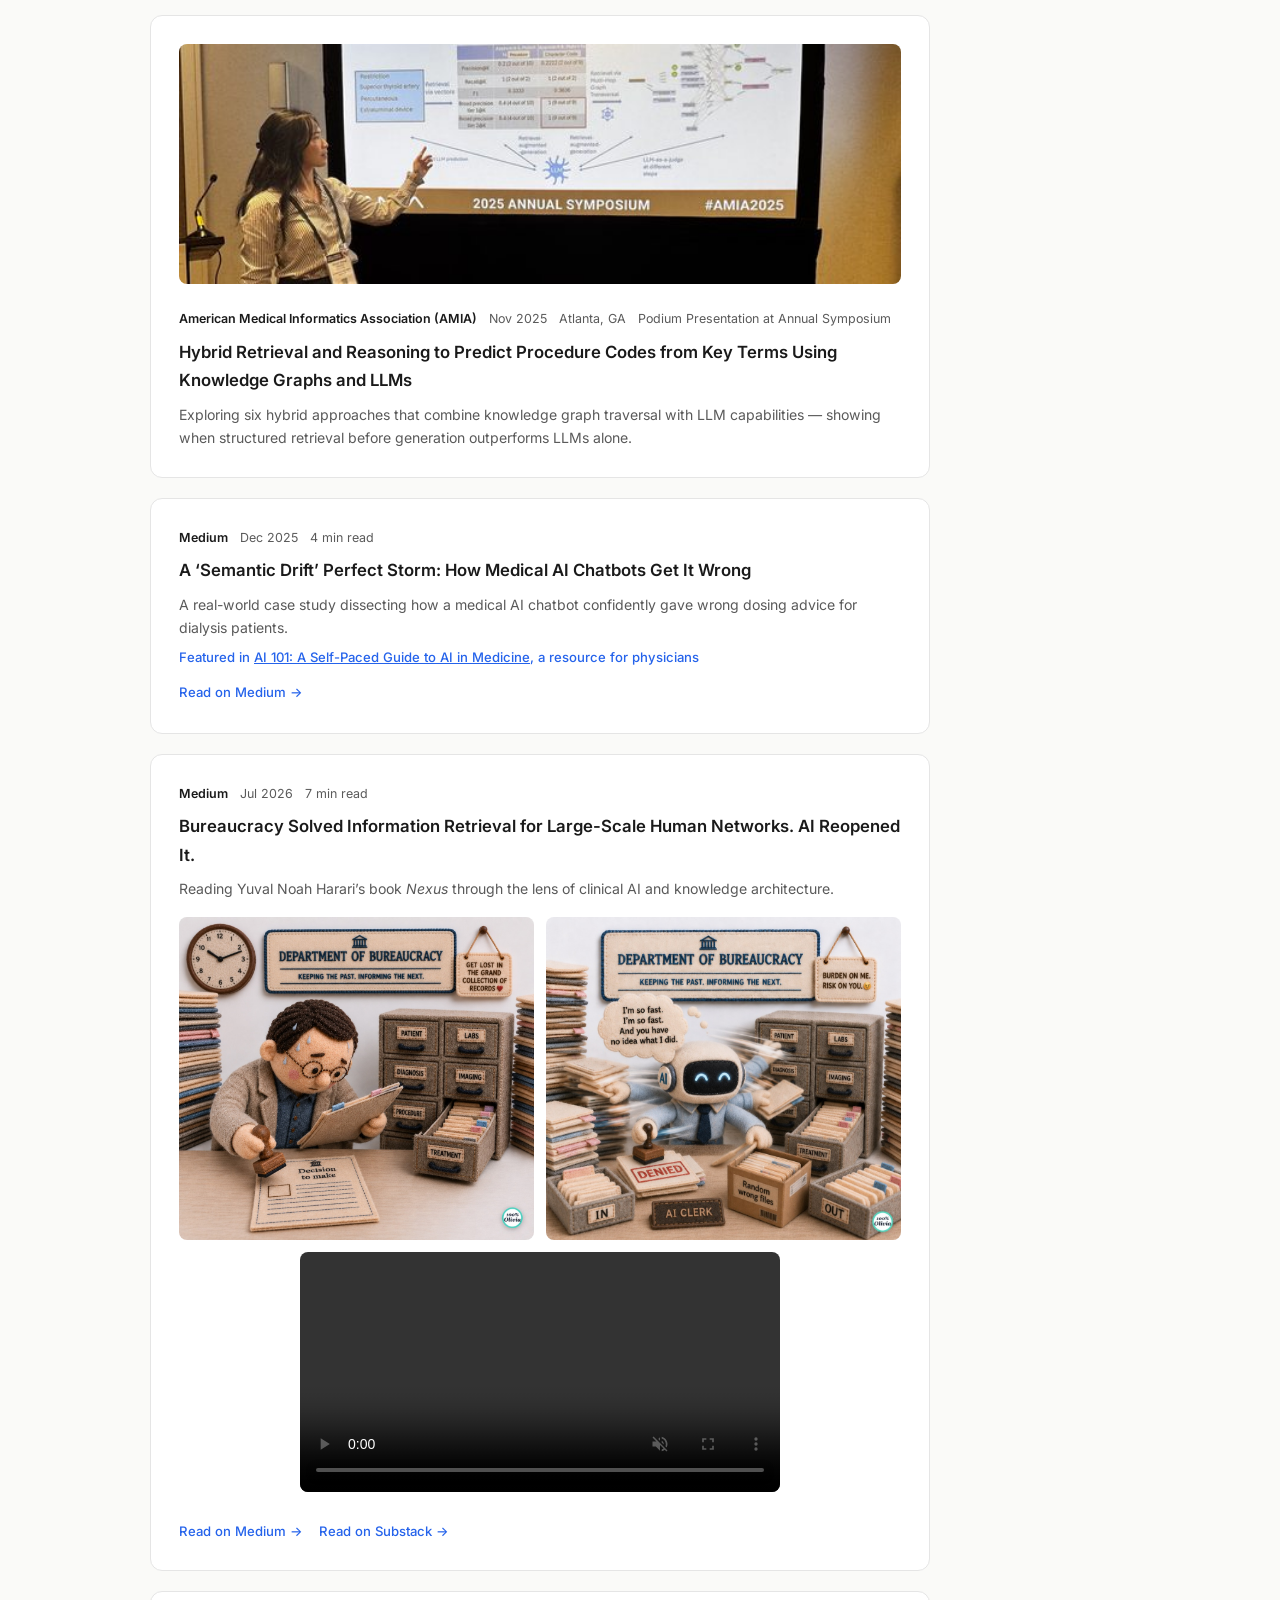
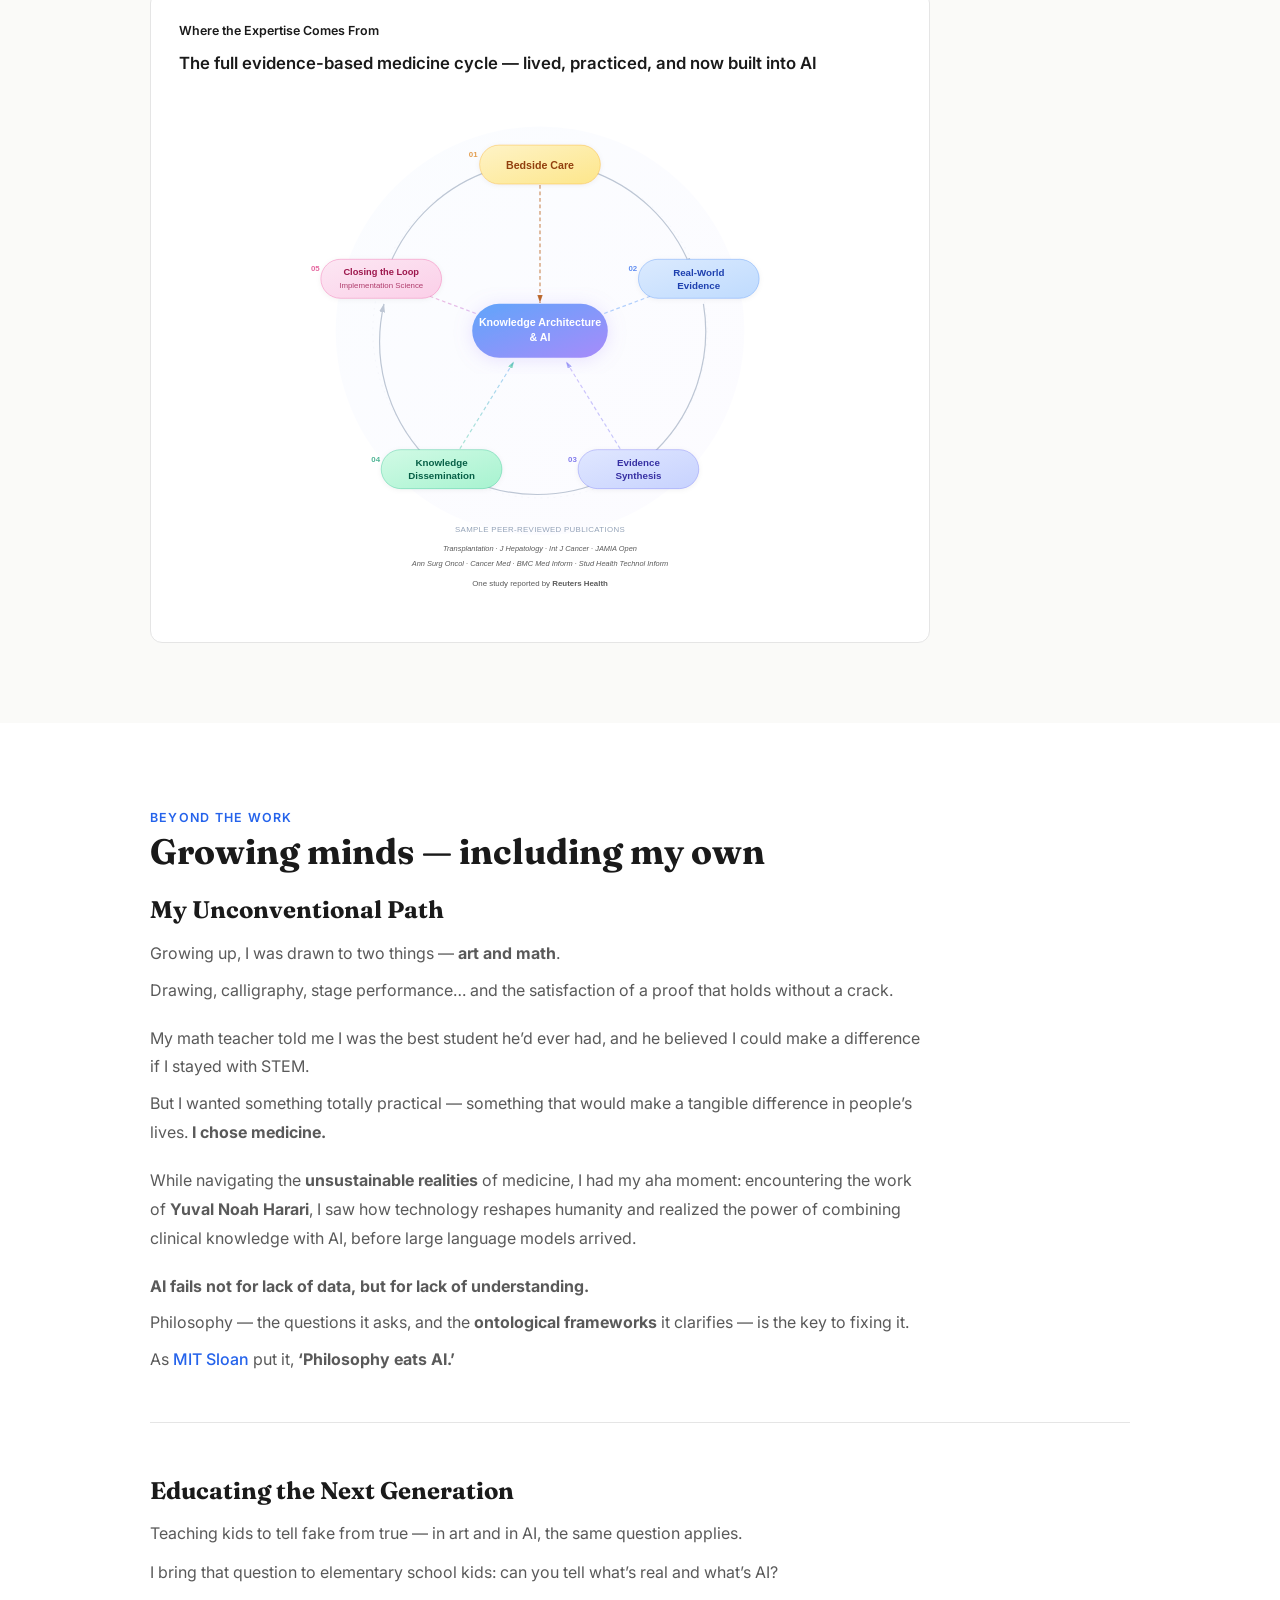
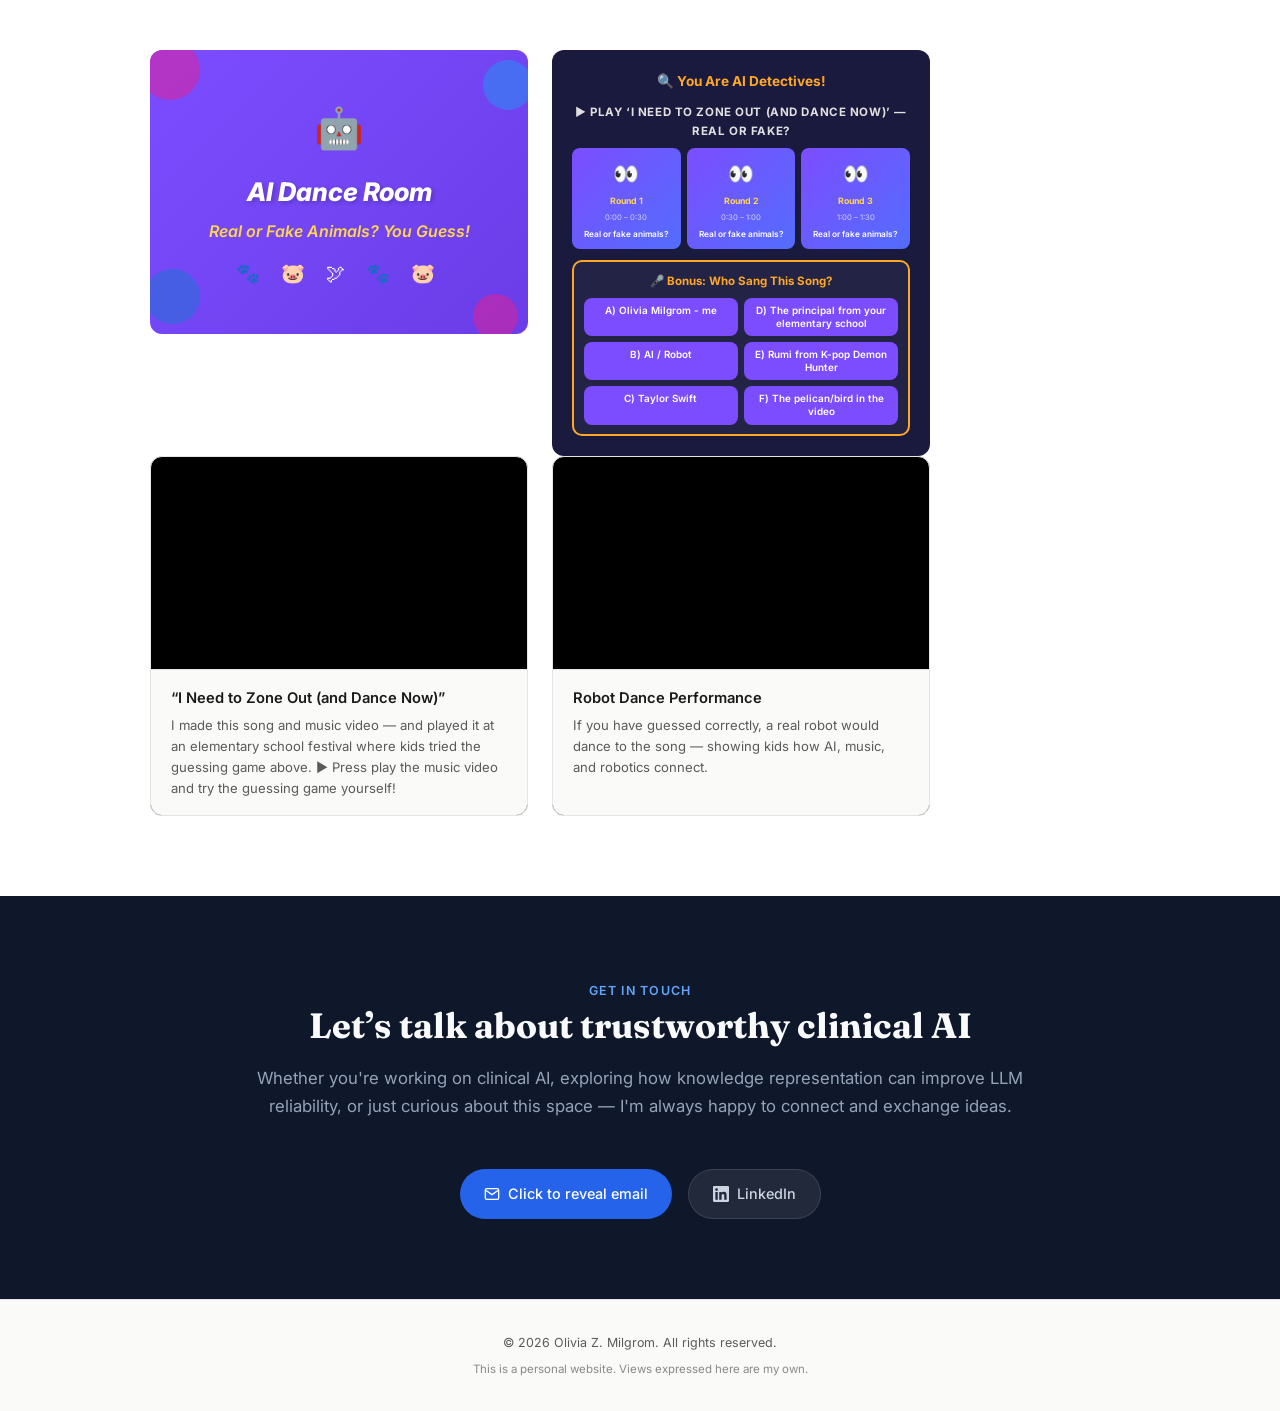
==== commit 3ea4b537: "Add upcoming AMIA 2026 talk to Public Voice and link it to Visual Reasoning approach Co-Authored-By:" ====
--- a/index.html
+++ b/index.html
@@ -56,7 +56,7 @@
   }
 
   /* -- Scroll offset for fixed nav -- */
-  section[id] {
+  section[id], #visual-reasoning, #amia-2026 {
     scroll-margin-top: 80px;
   }
 
@@ -634,7 +634,7 @@
         </div>
         <!-- PRESERVED DETAIL: AI evaluation tools deployed via MCP (Model Context Protocol — an open standard for connecting AI models to external knowledge and tools). -->
       </div>
-      <div class="approach-step" style="background: linear-gradient(135deg, #FAFAF8 0%, #EFF6FF 100%); border: 1.5px solid #bfd4f2;">
+      <div class="approach-step" id="visual-reasoning" style="background: linear-gradient(135deg, #FAFAF8 0%, #EFF6FF 100%); border: 1.5px solid #bfd4f2;">
         <div class="step-num">04</div>
         <h3><span style="background: linear-gradient(135deg, #60A5FA, #A78BFA); -webkit-background-clip: text; -webkit-text-fill-color: transparent; background-clip: text;">Visual</span> Reasoning &amp; Sensemaking</h3>
         <p style="font-style: italic; color: var(--color-text); font-weight: 500; margin-bottom: 0.6rem;">Explainability, taken even to its visual form.</p>
@@ -644,6 +644,7 @@
           <span style="font-size: 0.72rem; padding: 0.2rem 0.6rem; border-radius: 12px; background: rgba(167,139,250,0.12); color: #7C3AED; font-weight: 500;">Expose assumptions</span>
           <span style="font-size: 0.72rem; padding: 0.2rem 0.6rem; border-radius: 12px; background: rgba(96,165,250,0.12); color: #3B82F6; font-weight: 500;">Explore hypotheses</span>
         </div>
+        <a href="#amia-2026" style="display: inline-block; margin-top: 0.9rem; font-size: 0.8rem; font-weight: 500; color: var(--color-accent); text-decoration: none;">In practice: AMIA 2026 talk on visual auditing of classification logic &darr;</a>
       </div>
     </div>
   </div>
@@ -672,6 +673,18 @@
           <li><strong>Finalist</strong>, Innovation Track 2026</li>
           <li><strong>Invited</strong> to the DCI Innovation Support Pilot</li>
         </ul>
+      </div>
+      <div class="writing-card" id="amia-2026" style="cursor: default;">
+        <img src="assets/images/amia-2026-banner.jpg" alt="AMIA 2026 Annual Symposium, November 7&ndash;11, Dallas, TX" style="width: 100%; border-radius: 8px; margin-bottom: 1rem; display: block;" />
+        <div class="writing-meta" style="flex-wrap: wrap;">
+          <span class="writing-venue">American Medical Informatics Association (AMIA)</span>
+          <span>Nov 2026</span>
+          <span>Dallas, TX</span>
+          <span>Speaker at Annual Symposium</span>
+          <span style="font-weight: 700; color: #E11D2E;">Upcoming</span>
+        </div>
+        <h3>A Visual Working-Set Approach for Auditing Clinical Classification Logic in Knowledge-Graph-Based Explainable AI</h3>
+        <a href="#visual-reasoning" class="read-link" style="text-decoration: none;">Technical Approach &middot; 04 Visual Reasoning &amp; Sensemaking &uarr;</a>
       </div>
       <div class="writing-card" style="cursor: default;">
         <img src="assets/images/photo-himss.jpg" alt="Olivia Milgrom interviewed at HIMSS AI Pavilion by Healthcare IT Today" class="writing-card-photo" />
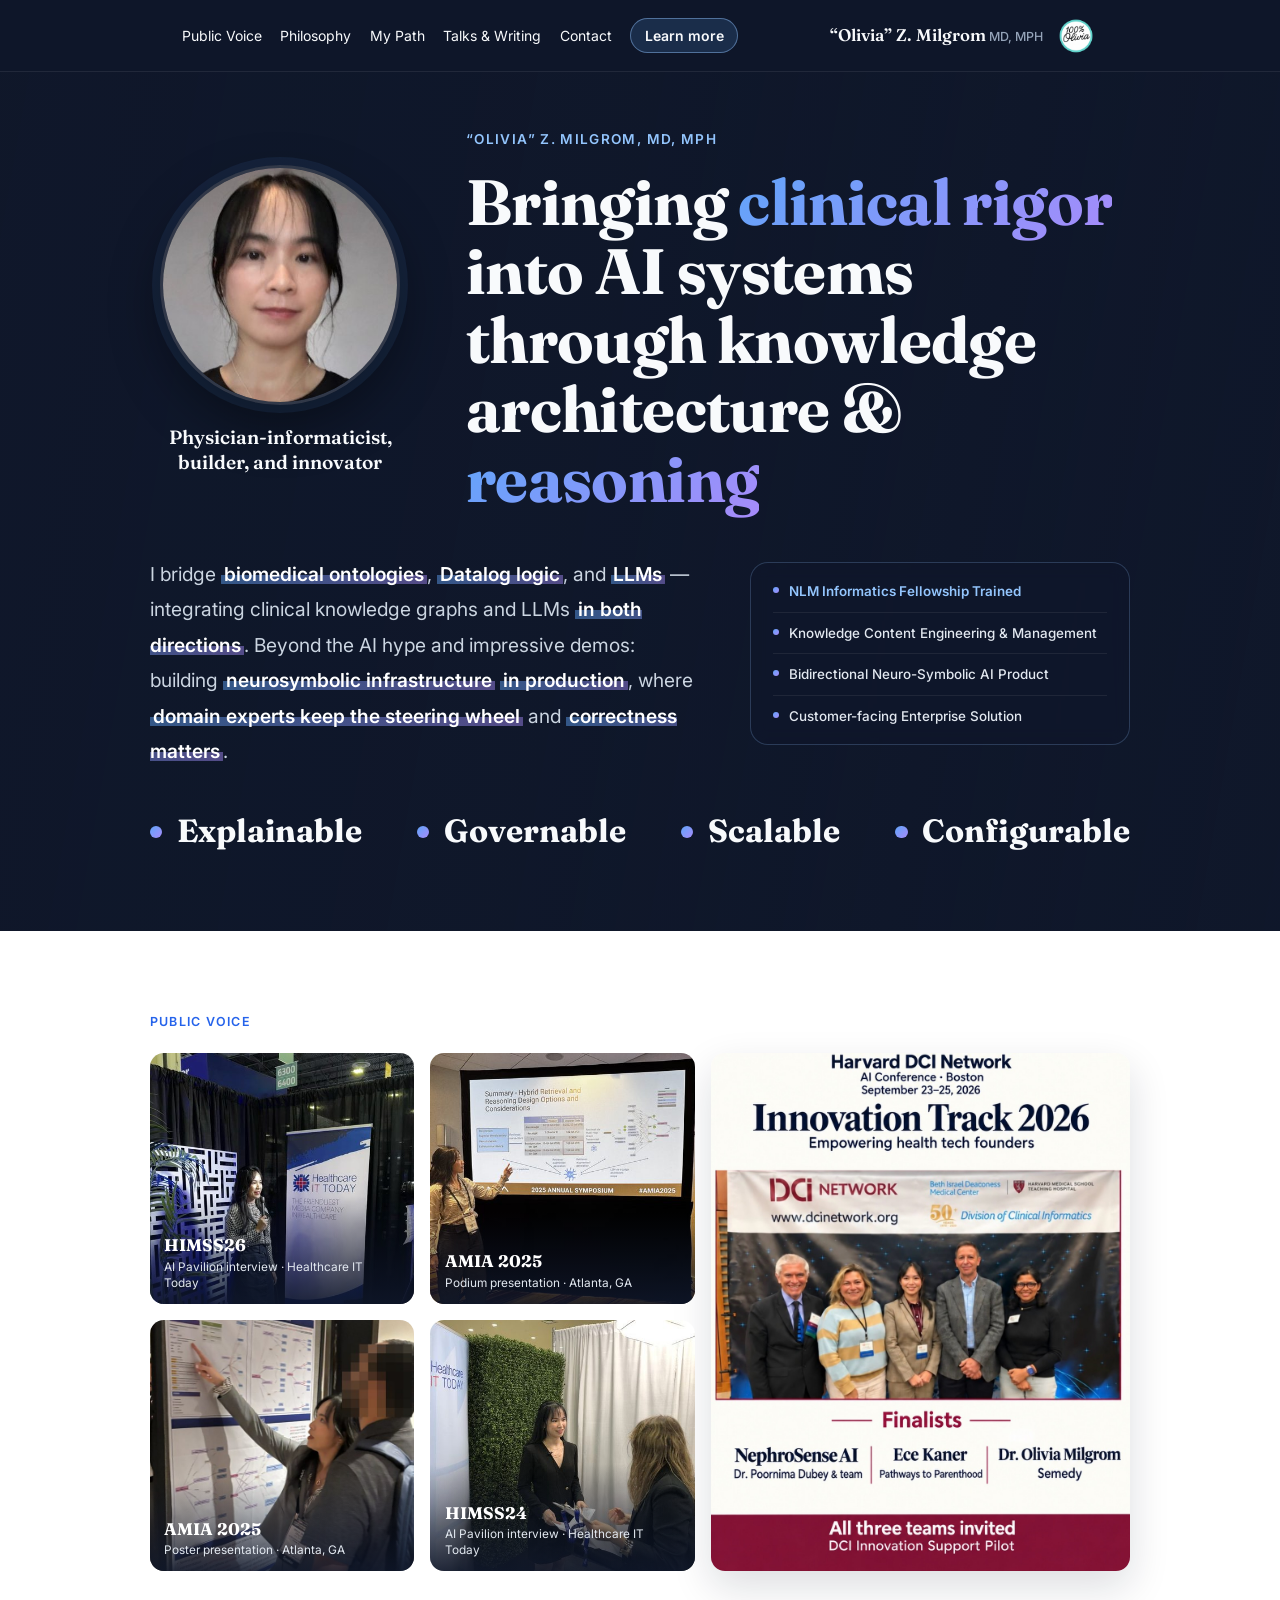
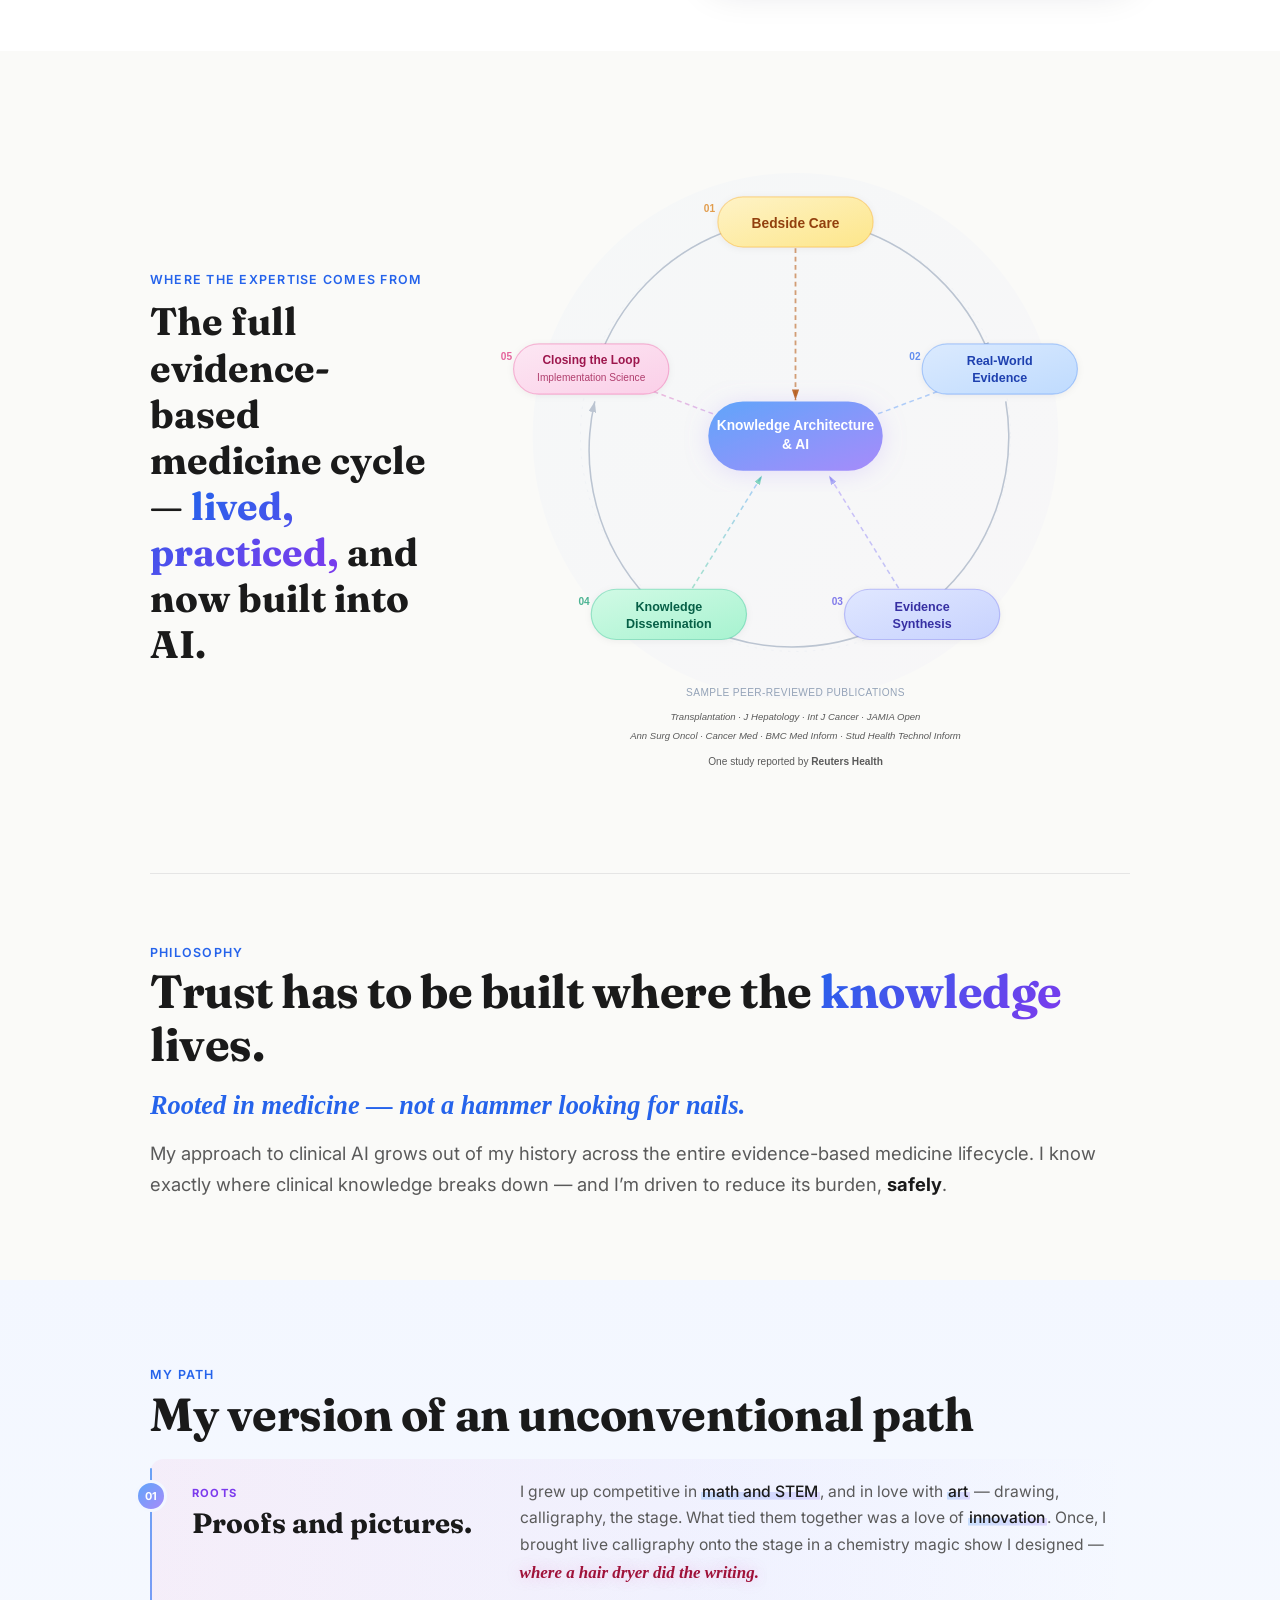
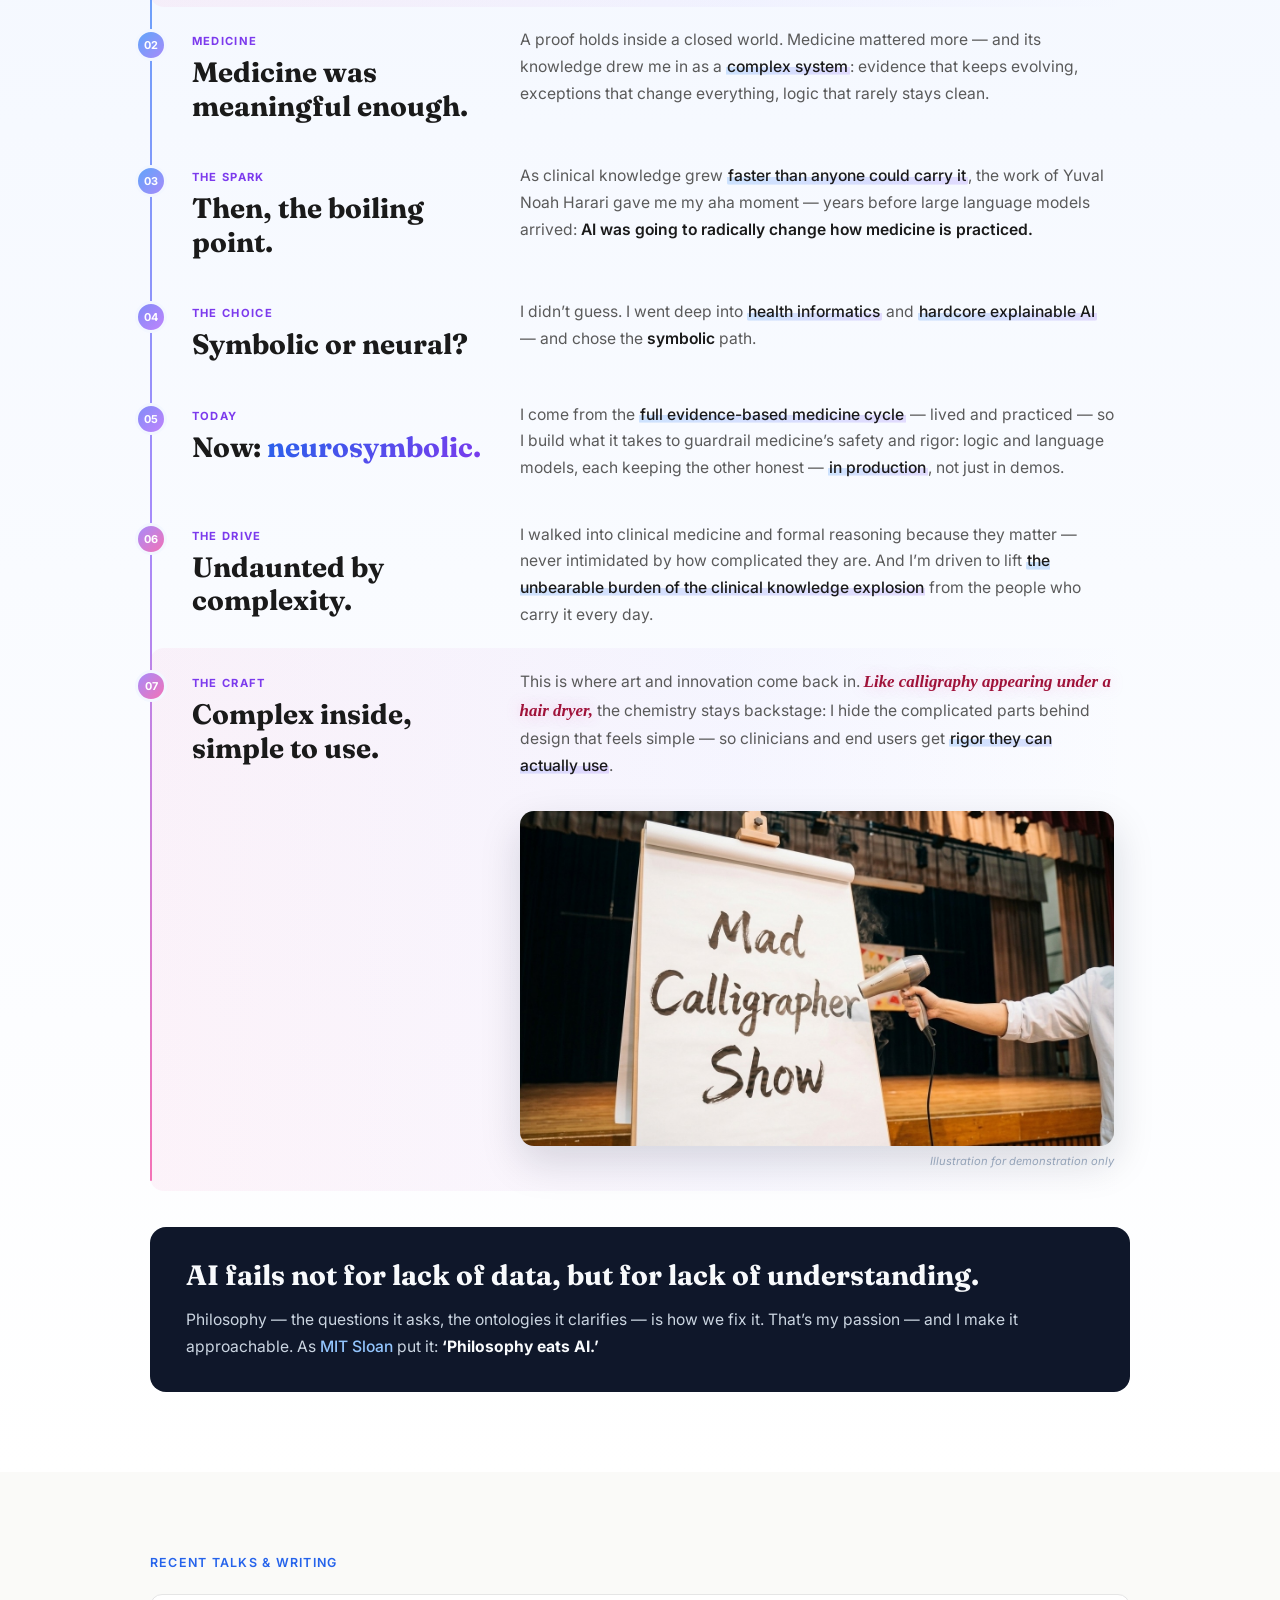
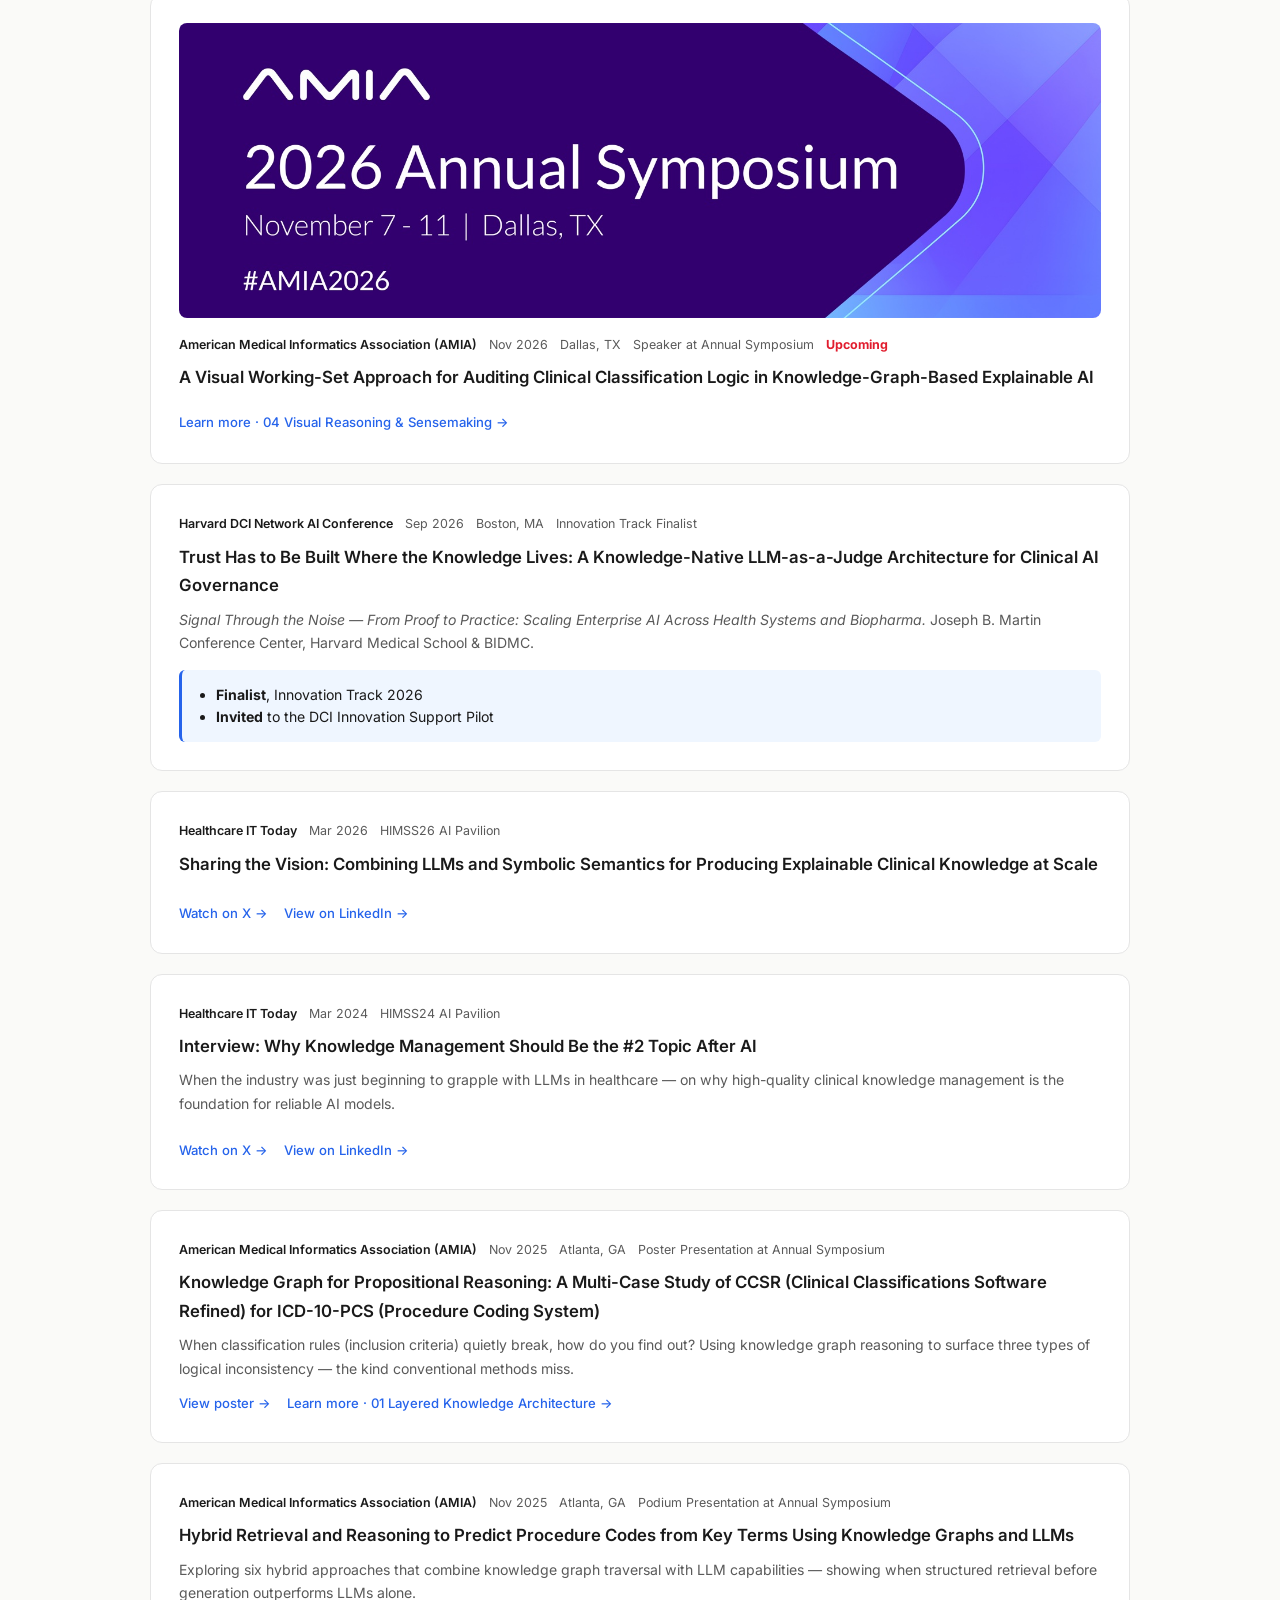
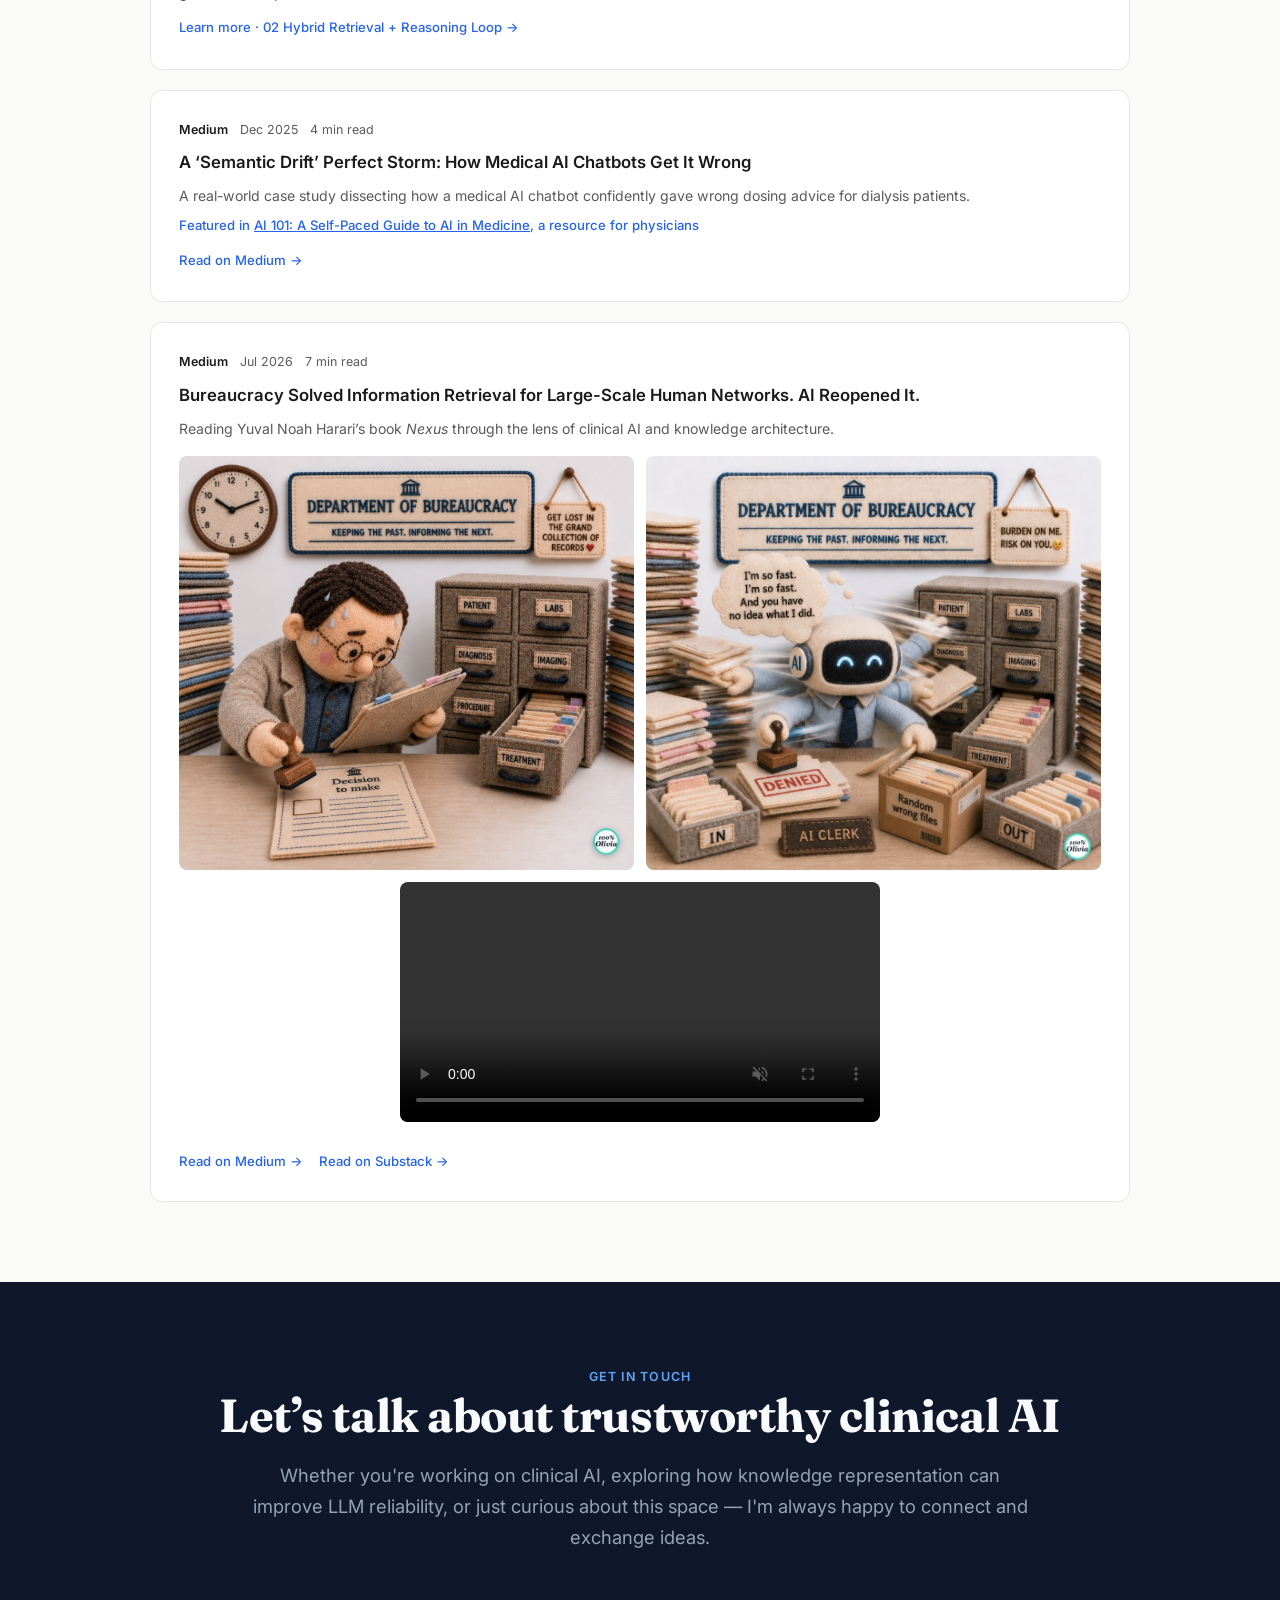
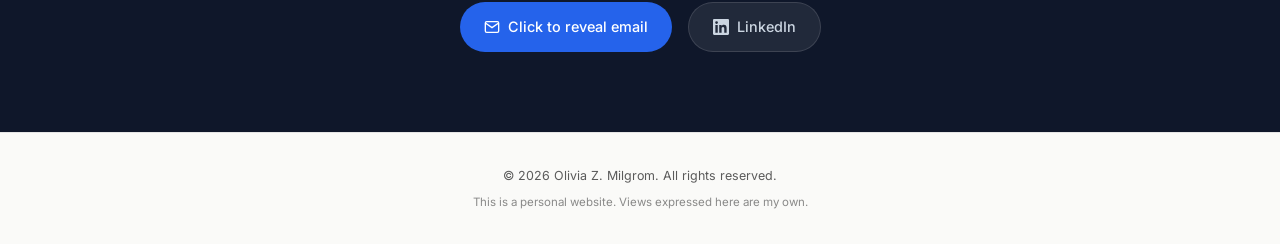
==== commit 84e0f895: "Redesign site: new hero, Public Voice gallery, Philosophy, My Path, and Learn more page - Hero: port" ====
--- a/index.html
+++ b/index.html
@@ -29,452 +29,7 @@
 <meta name="description" content="&quot;Olivia&quot; Z. Milgrom, MD MPH — Making clinical AI trustworthy through knowledge architecture and reasoning. Bridging healthcare stakeholders, engineering, and AI evaluation.">
 <link rel="preconnect" href="https://fonts.googleapis.com">
 <link href="https://fonts.googleapis.com/css2?family=Inter:wght@300;400;500;600;700&family=Fraunces:opsz,wght@9..144,400;9..144,600;9..144,700&display=swap" rel="stylesheet">
-<style>
-  :root {
-    --color-bg: #FAFAF8;
-    --color-text: #1a1a1a;
-    --color-text-muted: #5a5a5a;
-    --color-accent: #2563EB;
-    --color-accent-soft: #EFF6FF;
-    --color-border: #e5e5e5;
-    --color-hero-bg: #0F172A;
-    --color-hero-text: #F8FAFC;
-    --color-hero-muted: #94A3B8;
-    --font-display: 'Fraunces', Georgia, serif;
-    --font-body: 'Inter', -apple-system, sans-serif;
-    --max-width: 980px;
-  }
-  *, *::before, *::after { box-sizing: border-box; margin: 0; padding: 0; }
-  html { scroll-behavior: smooth; color-scheme: only light; }
-  body {
-    font-family: var(--font-body);
-    color: var(--color-text);
-    background: var(--color-bg);
-    line-height: 1.7;
-    font-size: 16px;
-    -webkit-font-smoothing: antialiased;
-  }
-
-  /* -- Scroll offset for fixed nav -- */
-  section[id], #visual-reasoning, #amia-2026 {
-    scroll-margin-top: 80px;
-  }
-
-  /* -- Nav -- */
-  nav {
-    position: fixed; top: 0; left: 0; right: 0; z-index: 100;
-    background: rgba(15, 23, 42, 0.95);
-    backdrop-filter: blur(12px);
-    border-bottom: 1px solid rgba(255,255,255,0.08);
-  }
-  nav .nav-inner {
-    max-width: var(--max-width); margin: 0 auto;
-    display: flex; justify-content: space-between; align-items: center;
-    padding: 0.85rem 2rem;
-  }
-  nav .nav-logo {
-    flex-shrink: 0;
-  }
-  nav .nav-logo img {
-    height: 44px; width: 44px; border-radius: 50%; display: block;
-  }
-  nav .nav-links { display: flex; gap: 1.5rem; align-items: center; }
-  nav .nav-links a {
-    color: var(--color-hero-text); text-decoration: none;
-    font-size: 0.875rem; font-weight: 400; transition: color 0.2s;
-  }
-  nav .nav-links a:hover { color: var(--color-hero-text); }
-
-  /* -- Hero -- */
-  .hero {
-    background: var(--color-hero-bg);
-    color: var(--color-hero-text);
-    padding: 8rem 2rem 5rem;
-  }
-  .hero-inner { max-width: var(--max-width); margin: 0 auto; }
-  .hero-identity {
-    display: flex; align-items: center; gap: 0.75rem;
-    margin-bottom: 1.2rem;
-  }
-  .hero-photo {
-    flex-shrink: 0; width: 52px; height: 52px;
-    border-radius: 50%; overflow: hidden;
-    border: 2px solid rgba(255,255,255,0.15);
-  }
-  .hero-photo img { width: 100%; height: 100%; object-fit: cover; object-position: center 15%; }
-  .hero-label {
-    display: inline-block;
-    font-size: 0.8rem; font-weight: 500; letter-spacing: 0.08em;
-    text-transform: uppercase; color: var(--color-hero-muted);
-  }
-  .hero h1 {
-    font-family: var(--font-display);
-    font-size: clamp(2.2rem, 5vw, 3.2rem);
-    font-weight: 700; line-height: 1.2;
-    margin-bottom: 1.5rem; max-width: 780px;
-  }
-  .hero h1 em {
-    font-style: normal;
-    background: linear-gradient(135deg, #60A5FA, #A78BFA);
-    -webkit-background-clip: text; -webkit-text-fill-color: transparent;
-    background-clip: text;
-  }
-  .hero-subtitle {
-    font-size: 1.15rem; color: var(--color-hero-muted);
-    max-width: 780px; line-height: 1.75; margin-bottom: 2.5rem;
-  }
-  .hero-credentials { display: flex; flex-wrap: wrap; gap: 0.5rem; max-width: 780px; }
-  .hero-credentials span {
-    font-size: 0.78rem; font-weight: 500;
-    padding: 0.35rem 0.85rem; border-radius: 100px;
-    background: rgba(255,255,255,0.07); color: #CBD5E1;
-    border: 1px solid rgba(255,255,255,0.08);
-  }
-
-  /* -- Sections -- */
-  section { padding: 5rem 2rem; }
-  .section-inner { max-width: var(--max-width); margin: 0 auto; }
-  .section-label {
-    font-size: 0.78rem; font-weight: 600; letter-spacing: 0.1em;
-    text-transform: uppercase; color: var(--color-accent); margin-bottom: 0.6rem;
-  }
-  .section-title {
-    font-family: var(--font-display);
-    font-size: clamp(1.6rem, 3.5vw, 2.2rem);
-    font-weight: 700; line-height: 1.25; margin-bottom: 1rem;
-    max-width: 780px;
-  }
-  .section-subtitle {
-    color: var(--color-text-muted);
-    font-size: 1.05rem; max-width: 780px;
-    margin-bottom: 3rem; line-height: 1.7;
-  }
-
-  /* -- Problem -- */
-  .problem-section { background: #fff; }
-  .problem-grid {
-    display: grid; grid-template-columns: 1fr 1fr; gap: 1.25rem;
-    max-width: 780px;
-  }
-  .problem-card {
-    padding: 2rem; border-radius: 12px;
-    border: 1px solid var(--color-border); background: var(--color-bg);
-  }
-  .problem-card .card-icon {
-    width: 42px; height: 42px; border-radius: 10px;
-    display: flex; align-items: center; justify-content: center;
-    font-size: 1.3rem; margin-bottom: 1rem;
-  }
-  .problem-card:nth-child(1) .card-icon { background: #FEE2E2; }
-  .problem-card:nth-child(2) .card-icon { background: #FEF3C7; }
-  .problem-card:nth-child(3) .card-icon { background: #DBEAFE; }
-  .problem-card:nth-child(4) .card-icon { background: #E0E7FF; }
-  .problem-card:nth-child(5) .card-icon { background: #D1FAE5; }
-  .problem-card h3 { font-size: 1rem; font-weight: 600; margin-bottom: 0.5rem; }
-  .problem-card p { font-size: 0.88rem; color: var(--color-text-muted); line-height: 1.65; }
-
-  /* -- Example -- */
-  .example-section { background: var(--color-bg); }
-  .example-box {
-    background: linear-gradient(135deg, #1E293B, #0F172A);
-    border-radius: 16px; padding: 2.5rem; color: #F8FAFC;
-    max-width: 780px;
-  }
-  .example-box h3 {
-    font-family: var(--font-display); font-size: 1.2rem;
-    font-weight: 700; margin-bottom: 1rem;
-  }
-  .example-box p { font-size: 0.95rem; color: #CBD5E1; line-height: 1.75; margin-bottom: 1rem; }
-  .example-failures {
-    display: grid; grid-template-columns: 1fr 1fr 1fr; gap: 1rem; margin-top: 1.5rem;
-  }
-  .example-failure {
-    padding: 1.25rem; border-radius: 10px;
-    background: rgba(255,255,255,0.05); border: 1px solid rgba(255,255,255,0.08);
-  }
-  .example-failure h4 {
-    font-size: 0.78rem; font-weight: 600; text-transform: uppercase;
-    letter-spacing: 0.06em; margin-bottom: 0.4rem;
-  }
-  .example-failure p { font-size: 0.82rem; color: #94A3B8; line-height: 1.6; margin-bottom: 0; }
-  .failure-surface h4 { color: #FCA5A5; }
-  .failure-drift h4 { color: #FCD34D; }
-  .failure-hallucination h4 { color: #93C5FD; }
-
-  /* -- Approach -- */
-  .approach-section { background: #fff; }
-
-  /* Architecture Diagram */
-  .arch-diagram {
-    max-width: 780px; margin-bottom: 3rem;
-    background: linear-gradient(135deg, #0F172A, #1E293B);
-    border-radius: 16px; padding: 2.5rem 2rem; color: #F8FAFC;
-    overflow: hidden;
-  }
-  .arch-flow {
-    display: flex; align-items: center; justify-content: center;
-    gap: 0; flex-wrap: nowrap;
-  }
-  .arch-node {
-    width: 130px; min-height: 80px; border-radius: 10px; text-align: center;
-    font-size: 0.8rem; font-weight: 600; line-height: 1.35;
-    display: flex; flex-direction: column; align-items: center; justify-content: center;
-    padding: 0.6rem 0.5rem;
-  }
-  .arch-node-sub {
-    font-size: 0.68rem; font-weight: 400; opacity: 0.75; margin-top: 0.2rem;
-  }
-  .arch-node-human {
-    background: rgba(167,139,250,0.15); border: 1px solid rgba(167,139,250,0.35);
-    color: #C4B5FD;
-  }
-  .arch-node-llm {
-    background: rgba(96,165,250,0.15); border: 1px solid rgba(96,165,250,0.35);
-    color: #93C5FD;
-  }
-  .arch-node-knowledge {
-    background: rgba(52,211,153,0.12); border: 1px solid rgba(52,211,153,0.3);
-    color: #6EE7B7; width: auto; padding: 0.7rem 0.9rem;
-  }
-  .arch-node-knowledge .arch-klayer {
-    font-size: 0.68rem; font-weight: 500; padding: 0.25rem 0.6rem;
-    border-radius: 4px; background: rgba(52,211,153,0.1);
-    border: 1px solid rgba(52,211,153,0.2); margin: 0.15rem 0;
-    white-space: nowrap; display: flex; align-items: center; gap: 0.35rem;
-  }
-  .arch-node-knowledge .arch-klayer .kl-q {
-    font-style: italic; opacity: 0.8;
-  }
-  .arch-node-knowledge .arch-klayer .kl-sep {
-    opacity: 0.4;
-  }
-  .arch-node-reasoner {
-    background: rgba(251,191,36,0.15); border: 1px solid rgba(251,191,36,0.35);
-    color: #FCD34D;
-  }
-  .arch-arrow {
-    font-size: 1rem; color: #475569; padding: 0 0.4rem;
-    font-weight: 300; flex-shrink: 0;
-  }
-
-  /* Approach Detail Steps */
-  .approach-flow {
-    display: grid; grid-template-columns: repeat(2, 1fr); gap: 1.5rem;
-    max-width: 780px;
-  }
-  .approach-step {
-    background: var(--color-bg); padding: 2rem 1.75rem; border-radius: 12px;
-    border: 1px solid var(--color-border);
-  }
-  .approach-step .step-num {
-    font-family: var(--font-display); font-size: 2rem; font-weight: 700;
-    color: #E2E8F0; margin-bottom: 0.8rem; line-height: 1;
-  }
-  .approach-step h3 { font-size: 1rem; font-weight: 600; margin-bottom: 0.5rem; }
-  .approach-step p { font-size: 0.88rem; color: var(--color-text-muted); line-height: 1.65; }
-
-  /* -- Writing -- */
-  .writing-section { background: var(--color-bg); }
-  .writing-grid { display: grid; grid-template-columns: 1fr; gap: 1.25rem; max-width: 780px; }
-  .writing-card {
-    display: block; padding: 1.75rem; border-radius: 12px;
-    background: #fff; border: 1px solid var(--color-border);
-    text-decoration: none; color: inherit; transition: border-color 0.2s, box-shadow 0.2s;
-  }
-  .writing-card:hover { border-color: var(--color-accent); box-shadow: 0 4px 16px rgba(37,99,235,0.08); }
-  .writing-card .writing-meta {
-    font-size: 0.78rem; color: var(--color-text-muted); margin-bottom: 0.5rem;
-    display: flex; gap: 0.75rem; align-items: center;
-  }
-  .writing-card .writing-meta .writing-venue { font-weight: 600; color: var(--color-text); }
-  .writing-card h3 { font-size: 1.05rem; font-weight: 600; margin-bottom: 0.5rem; }
-  .writing-card p { font-size: 0.88rem; color: var(--color-text-muted); line-height: 1.65; }
-  .writing-card .read-link {
-    display: inline-block; margin-top: 0.75rem; font-size: 0.82rem;
-    font-weight: 500; color: var(--color-accent);
-  }
-  .writing-card-photo {
-    width: 100%; border-radius: 8px; margin-bottom: 1rem;
-    max-height: 240px; object-fit: cover; object-position: center 45%;
-  }
-  .writing-card-photo.photo-top { object-position: center 20%; }
-
-  /* -- Community -- */
-  .community-section { background: #fff; }
-  .community-grid { display: grid; grid-template-columns: 1fr 1fr; gap: 1.5rem; max-width: 780px; }
-  .community-video {
-    border-radius: 12px; overflow: hidden;
-    border: 1px solid var(--color-border); background: #000;
-    display: flex; flex-direction: column;
-  }
-  .community-video iframe {
-    width: 100%; aspect-ratio: 16/9; display: block; border: none;
-  }
-  .community-video .video-caption {
-    padding: 1rem 1.25rem; background: var(--color-bg);
-    border-top: 1px solid var(--color-border);
-    flex: 1 1 auto;
-  }
-  .community-video .video-caption h4 { font-size: 0.92rem; font-weight: 600; margin-bottom: 0.3rem; }
-  .community-video .video-caption p { font-size: 0.82rem; color: var(--color-text-muted); line-height: 1.6; }
-
-  /* -- STEAM Slides -- */
-  .steam-slides { display: grid; grid-template-columns: 1fr 1fr; gap: 1.5rem; max-width: 780px; margin-top: 2rem; }
-  .steam-slide {
-    border-radius: 12px; overflow: hidden; position: relative;
-    aspect-ratio: 4/3; display: flex; flex-direction: column;
-    align-items: center; justify-content: center; text-align: center;
-    padding: 1.5rem;
-  }
-  .steam-slide-1 {
-    background: #7c4dff;
-    background: linear-gradient(135deg, #7c4dff 0%, #6a3de8 100%);
-    color: #fff;
-  }
-  .steam-slide-1 .slide-robot {
-    font-size: 2.5rem; margin-bottom: 0.5rem;
-  }
-  .steam-slide-1 h3 {
-    font-size: 1.6rem; font-weight: 800; font-style: italic;
-    margin-bottom: 0.3rem; color: #fff;
-    text-shadow: 2px 2px 4px rgba(0,0,0,0.2);
-  }
-  .steam-slide-1 .slide-subtitle {
-    font-size: 1rem; font-weight: 600; font-style: italic;
-    color: #ffd54f;
-  }
-  .steam-slide-1 .slide-icons {
-    margin-top: 0.75rem; font-size: 1.2rem; letter-spacing: 0.5rem;
-  }
-  .steam-slide-1 .corner-blob {
-    position: absolute; border-radius: 50%; opacity: 0.5;
-  }
-  .steam-slide-1 .blob-tl { width: 60px; height: 60px; background: #e91e90; top: -10px; left: -10px; }
-  .steam-slide-1 .blob-tr { width: 50px; height: 50px; background: #2196f3; top: 10px; right: -5px; }
-  .steam-slide-1 .blob-bl { width: 55px; height: 55px; background: #1976d2; bottom: 10px; left: -5px; }
-  .steam-slide-1 .blob-br { width: 45px; height: 45px; background: #e91e90; bottom: -5px; right: 10px; }
-
-  .steam-slide-2 {
-    background: #1a1a3e;
-    color: #fff; padding: 1.25rem;
-    align-items: stretch; justify-content: flex-start;
-    aspect-ratio: auto; min-height: 0;
-  }
-  .steam-slide-2 .quiz-header {
-    font-size: 0.85rem; font-weight: 700; color: #ffa726;
-    margin-bottom: 0.6rem; text-align: center;
-  }
-  .rounds-section {
-    margin-bottom: 0.7rem;
-  }
-  .rounds-section h4 {
-    font-size: 0.72rem; font-weight: 700; color: #e0e0e0;
-    text-align: center; margin-bottom: 0.4rem; text-transform: uppercase;
-    letter-spacing: 0.05em;
-  }
-  .rounds-grid {
-    display: grid; grid-template-columns: 1fr 1fr 1fr; gap: 0.35rem;
-  }
-  .round-card {
-    background: linear-gradient(135deg, #7c4dff, #536dfe);
-    border-radius: 8px; padding: 0.5rem 0.3rem; text-align: center;
-  }
-  .round-card .round-emoji { font-size: 1.3rem; display: block; margin-bottom: 0.15rem; }
-  .round-card .round-label { font-size: 0.55rem; font-weight: 700; color: #ffd54f; display: block; }
-  .round-card .round-time { font-size: 0.48rem; color: rgba(255,255,255,0.7); display: block; margin-top: 0.1rem; }
-  .round-card .round-q { font-size: 0.52rem; color: #fff; font-weight: 600; margin-top: 0.2rem; display: block; }
-  .steam-slide-2 .quiz-board {
-    border: 2px solid #ffa726; border-radius: 10px;
-    padding: 0.6rem; flex: 1; display: flex; flex-direction: column;
-    justify-content: center; background: rgba(255,255,255,0.04);
-  }
-  .steam-slide-2 .quiz-board h4 {
-    font-size: 0.72rem; font-weight: 700; color: #ffa726;
-    text-align: center; margin-bottom: 0.4rem;
-  }
-  .steam-slide-2 .quiz-options {
-    display: grid; grid-template-columns: 1fr 1fr; gap: 0.35rem;
-  }
-  .steam-slide-2 .quiz-option {
-    background: #7c4dff; border-radius: 8px;
-    padding: 0.4rem 0.5rem; font-size: 0.62rem;
-    font-weight: 600; color: #fff; text-align: center;
-    line-height: 1.3;
-  }
-
-  .play-along-prompt {
-    margin: 0; text-align: center;
-    font-size: 0.85rem; font-weight: 600; color: var(--color-accent);
-    padding: 0.75rem 1.25rem; border-radius: 10px;
-    background: rgba(59, 130, 246, 0.08);
-  }
-
-  @media (max-width: 600px) {
-    .steam-slides { grid-template-columns: 1fr; }
-    .steam-slide-1 h3 { font-size: 1.2rem; }
-    .steam-slide-1 .slide-subtitle { font-size: 0.85rem; }
-    .steam-slide-2 .quiz-header { font-size: 0.75rem; }
-    .steam-slide-2 .quiz-option { font-size: 0.6rem; padding: 0.35rem 0.4rem; }
-  }
-
-  /* -- Contact -- */
-  .contact-section {
-    background: var(--color-hero-bg); color: var(--color-hero-text);
-    text-align: center;
-  }
-  .contact-section .section-label { color: #60A5FA; }
-  .contact-section .section-title { color: var(--color-hero-text); margin-left: auto; margin-right: auto; }
-  .contact-section .section-subtitle {
-    color: var(--color-hero-muted); margin-left: auto; margin-right: auto;
-  }
-  .contact-links {
-    display: flex; justify-content: center; gap: 1rem; flex-wrap: wrap;
-  }
-  .contact-links a, .contact-links span {
-    display: inline-flex; align-items: center; gap: 0.5rem;
-    padding: 0.75rem 1.5rem; border-radius: 100px;
-    font-size: 0.9rem; font-weight: 500;
-    text-decoration: none; transition: all 0.2s;
-  }
-  .contact-links .btn-primary { background: #2563EB; color: #fff; }
-  .contact-links .btn-primary:hover { background: #1D4ED8; }
-  .contact-links .btn-secondary {
-    background: rgba(255,255,255,0.08); color: #CBD5E1;
-    border: 1px solid rgba(255,255,255,0.12);
-  }
-  .contact-links .btn-secondary:hover { background: rgba(255,255,255,0.14); }
-
-  footer {
-    text-align: center; padding: 2rem;
-    font-size: 0.78rem; color: var(--color-text-muted);
-    background: var(--color-bg); border-top: 1px solid var(--color-border);
-  }
-
-  @media (max-width: 768px) {
-    .problem-grid, .approach-flow, .example-failures { grid-template-columns: 1fr; }
-    .community-grid { grid-template-columns: 1fr; }
-    nav .nav-links { gap: 1rem; }
-    nav .nav-links a { font-size: 0.78rem; }
-    section { padding: 3.5rem 1.25rem; }
-    .hero { padding: 6.5rem 1.25rem 3.5rem; }
-    .example-box { padding: 2rem; }
-  }
-
-  /* Prevent Edge/browser forced dark mode from overriding colors */
-  @media (forced-colors: active) {
-    .hero h1 em { -webkit-text-fill-color: unset; background: none; color: #60A5FA; }
-    .hero-credentials span { background: rgba(255,255,255,0.07); border: 1px solid rgba(255,255,255,0.15); color: #CBD5E1; }
-  }
-  @media (prefers-color-scheme: dark) {
-    :root { color-scheme: only light; }
-    .hero, .hero h1, .hero h1 em, .hero-subtitle, .hero-credentials span,
-    .hero-label, .hero-photo, nav, nav a, .section-inner, footer,
-    section, body, html {
-      forced-color-adjust: none;
-      -ms-high-contrast-adjust: none;
-    }
-  }
-</style>
+<link rel="stylesheet" href="assets/css/site.css">
 </head>
 <body>
 
@@ -482,170 +37,135 @@
 <nav>
   <div class="nav-inner">
     <div class="nav-links">
-      <a href="#problem">The Problem</a>
-      <a href="#approach">Approach</a>
-      <a href="#writing">Public Voice</a>
-      <a href="#community">Beyond</a>
+      <a href="#voice">Public Voice</a>
+      <a href="#about">Philosophy</a>
+      <a href="#path">My Path</a>
+      <a href="#writing">Talks &amp; Writing</a>
       <a href="#contact">Contact</a>
-    </div>
-    <a href="#" class="nav-logo"><img src="assets/images/logo-100-olivia.png" alt="100% Olivia"></a>
+      <a href="learn-more.html" class="nav-more">Learn more</a>
+    </div>
+    <a href="#" class="nav-brand">
+      <span class="nav-name">&ldquo;Olivia&rdquo; Z. Milgrom<span class="nav-cred">MD, MPH</span></span>
+      <img src="assets/images/logo-100-olivia.png" alt="100% Olivia">
+    </a>
   </div>
 </nav>
 
 <!-- Hero -->
 <section class="hero">
-  <div class="hero-inner">
-    <h1>Making clinical AI <em>trustworthy</em> through knowledge architecture &amp; <em>reasoning</em></h1>
-
-
-    <div class="hero-identity" style="margin-bottom: 1.5rem;">
-      <div class="hero-photo">
-        <img src="assets/images/photo-profile.jpg" alt="&ldquo;Olivia&rdquo; Z. Milgrom" />
-      </div>
-      <span class="hero-label">&ldquo;Olivia&rdquo; Z. Milgrom, MD, MPH</span>
-    </div>
-    <p class="hero-subtitle">
-      Combining the best of LLMs and symbolic semantics to produce explainable clinical knowledge &mdash; at the speed of AI, with the rigor of curated expert knowledge.
-    </p>
-    <p class="hero-subtitle" style="margin-top: -1.5rem;">
-      I design and ship knowledge architecture and evaluation frameworks at enterprise scale &mdash; catching where AI drifts from domain truth, working across healthcare stakeholders, engineering teams, and end users.
-    </p>
-    <div class="hero-credentials">
-      <span>Neuro-Symbolic AI for Healthcare</span>
-      <span>Knowledge Graphs &amp; Formal Reasoning</span>
-      <span>Enterprise-grade Production</span>
-      <span>Explainable &amp; auditable AI Pipeline</span>
-      <span>National Library of Medicine Informatics Fellowship Trained</span>
-      <span>Clinical AI Safety</span>
-    </div>
-  </div>
-</section>
-
-<!-- The Problem -->
-<section class="problem-section" id="problem">
-  <div class="section-inner">
-    <div class="section-title">Problems that keep showing up when AI meets high-stakes domains</div>
-    <p class="section-subtitle">
-      LLMs are powerful, but in high-stakes areas like healthcare, sounding right isn&rsquo;t the same as being right &mdash;
-      and even when AI can explain itself, that doesn&rsquo;t mean experts can verify it.
-    </p>
-    <div class="problem-grid">
-      <div class="problem-card">
-        <h3>When Retrieval Misleads</h3>
-        <p>The model finds a concept that looks like a match based on word overlap, but means something clinically different. Keyword similarity masks semantic divergence.</p>
-      </div>
-      <div class="problem-card">
-        <h3>Semantic Drift</h3>
-        <p>The answer starts in the right clinical territory but gradually shifts meaning through plausible-sounding steps &mdash; ending somewhere subtly wrong.</p>
-        <a href="https://medium.com/@olivia.milgrom/a-semantic-drift-perfect-storm-in-medical-ai-f0e9cd1b0f03" target="_blank" rel="noopener" style="display: inline-block; margin-top: 0.75rem; font-size: 0.82rem; font-weight: 500; color: var(--color-accent); text-decoration: none;">Read my case study &rarr;</a>
-      </div>
-      <div class="problem-card">
-        <h3>Hallucination</h3>
-        <p>The model generates clinical codes, classifications, or relationships that don't exist. Without a formal knowledge base to check against, fabrications are invisible.</p>
-      </div>
-      <div class="problem-card">
-        <h3>The Explainability Gap</h3>
-        <p>AI can show a reasoning path, but domain experts need to verify, explore, compare, and generate hypotheses &mdash; not just read explanations. That&rsquo;s what it takes to keep the AI accountable.</p>
-      </div>
-      <div class="problem-card" style="grid-column: 1 / -1;">
-        <h3>Logical Rule Misapplication</h3>
-        <p>Even when what the system reasons over is correct &mdash; the knowledge holds, the source is right, the concept didn&rsquo;t drift &mdash; <em>how</em> it reasons over that knowledge still cannot be compromised.</p>
-        <p style="margin-top: 0.65rem;">Clinical medicine&rsquo;s conditional logic is among the densest of any domain:</p>
-        <ul style="margin: 0.5rem 0 0.65rem 1.1rem; font-size: 0.88rem; color: var(--color-text-muted); line-height: 1.9;">
-          <li><strong>IF &nbsp;/&nbsp; AND &nbsp;/&nbsp; OR</strong></li>
-          <li><strong>UNLESS &nbsp;/&nbsp; EXCEPT</strong></li>
-          <li><strong>Satisfying more than N out of M criteria</strong></li>
-        </ul>
-        <p>When a clinical AI cannot hold that logic, it doesn&rsquo;t fail &mdash; <strong>it shortcuts.</strong></p>
-      </div>
-    </div>
-  </div>
-</section>
-
-<!-- Baby Blues Example — PRESERVED FOR FUTURE USE (pending submission)
-<section class="example-section">
-  <div class="section-inner">
-    <div class="example-box">
-      <h3>One phrase, all three failures: "Baby blues"</h3>
-      <p>When an AI system processes the clinical concept "Baby blues" (postpartum mood changes,
-        ICD-10-CM code F53.0), all three failure modes appear at once — making this a useful litmus
-        test for any clinical AI system.</p>
-      <div class="example-failures">
-        <div class="example-failure failure-surface"><h4>Surface-Level</h4><p>Lexical search returns "Blue baby" — cyanotic heart disease in newborns. Word overlap, completely wrong clinical meaning.</p></div>
-        <div class="example-failure failure-drift"><h4>Semantic Drift</h4><p>The LLM starts with postpartum mood, drifts through "depression," and lands on major depressive disorder — a different condition requiring different treatment.</p></div>
-        <div class="example-failure failure-hallucination"><h4>Hallucination</h4><p>The model invents plausible-sounding but nonexistent ICD-10 codes, or fabricates clinical relationships not in any knowledge base.</p></div>
-      </div>
-    </div>
-  </div>
-</section>
--->
-
-<!-- Approach -->
-<section class="approach-section" id="approach">
-  <div class="section-inner">
-    <span class="section-label">Technical Approach</span>
-    <div class="section-title">Bidirectional grounding &mdash; reasoning built in, not patched on</div>
-    <p class="section-subtitle">
-      Designing systems where clinical knowledge and AI inform each other continuously &mdash; not as a pipeline, but as a layered architecture.
-    </p>
-
-    <!-- Architecture Diagram -->
-    <div class="arch-diagram">
-      <div class="arch-flow">
-        <div class="arch-node arch-node-human">Human</div>
-        <div class="arch-arrow">&harr;</div>
-        <div class="arch-node arch-node-llm">LLM<div class="arch-node-sub">semantic interpreter<br>+ hypothesis generator</div></div>
-        <div class="arch-arrow">&harr;</div>
-        <div class="arch-node arch-node-knowledge">
-          <div style="font-size: 0.82rem; font-weight: 600; margin-bottom: 0.4rem;">Knowledge Layers</div>
-          <div class="arch-klayer"><span class="kl-q">How the domain is defined</span> <span class="kl-sep">&middot;</span> Ontology</div>
-          <div class="arch-klayer"><span class="kl-q">How things relate</span> <span class="kl-sep">&middot;</span> Knowledge Graph</div>
-          <div class="arch-klayer"><span class="kl-q">What must hold</span> <span class="kl-sep">&middot;</span> Rules &amp; Constraints</div>
-        </div>
-        <div class="arch-arrow">&harr;</div>
-        <div class="arch-node arch-node-reasoner">Reasoning<div class="arch-node-sub">knowledge computation<br>+ verification</div></div>
-        <div class="arch-arrow">&harr;</div>
-        <div class="arch-node arch-node-human">Human<div class="arch-node-sub">visual reasoning<br>+ hypothesis exploration</div></div>
-      </div>
-    </div>
-
-    <!-- Explanatory Steps -->
-    <div class="approach-flow">
-      <div class="approach-step">
-        <div class="step-num">01</div>
-        <h3>Layered Knowledge Architecture</h3>
-        <p style="margin-bottom: 0.75rem;"><span style="font-style: italic; color: var(--color-text); font-weight: 500;">&lsquo;RAG is dead&rsquo;</span> &mdash; when voices across the industry say this, what they mean is that store-and-retrieve was never enough.</p>
-        <p>Even knowledge graphs &mdash; now the fastest-rising trusted context layer for GenAI in enterprise AI (according to <a href="https://www.gartner.com/en/articles/hype-cycle-for-artificial-intelligence" target="_blank" rel="noopener" style="color: var(--color-accent); text-decoration: underline;">Gartner</a>) &mdash; are only one layer. I specialize in the deeper conceptual infrastructure where clinical logic can be <em>proven</em>, not just looked up.</p>
-      </div>
-      <div class="approach-step">
-        <div class="step-num">02</div>
-        <h3>Hybrid Retrieval + Reasoning Loop</h3>
-        <p>Most AI systems stop at retrieval; others still rely on black-box machine learning. Neither LLM nor symbolic reasoning alone is sufficient. I design hybrid approaches where clinical knowledge and AI inform each other continuously.</p>
-      </div>
-      <div class="approach-step">
-        <div class="step-num">03</div>
-        <h3>Automatic Evaluation at Scale</h3>
-        <p>Every answer traced back to its contexts and original intent &mdash; built to be:</p>
-        <div style="display: flex; gap: 0.5rem; flex-wrap: wrap; margin-top: 0.6rem;">
-          <span style="font-size: 0.78rem; font-weight: 600; padding: 0.25rem 0.7rem; border-radius: 4px; background: #EFF6FF; color: #2563EB;">Configurable</span>
-          <span style="font-size: 0.78rem; font-weight: 600; padding: 0.25rem 0.7rem; border-radius: 4px; background: #EFF6FF; color: #2563EB;">Auditable</span>
-          <span style="font-size: 0.78rem; font-weight: 600; padding: 0.25rem 0.7rem; border-radius: 4px; background: #EFF6FF; color: #2563EB;">Explainable</span>
-          <span style="font-size: 0.78rem; font-weight: 600; padding: 0.25rem 0.7rem; border-radius: 4px; background: #EFF6FF; color: #2563EB;">Enterprise-scale</span>
-        </div>
-        <!-- PRESERVED DETAIL: AI evaluation tools deployed via MCP (Model Context Protocol — an open standard for connecting AI models to external knowledge and tools). -->
-      </div>
-      <div class="approach-step" id="visual-reasoning" style="background: linear-gradient(135deg, #FAFAF8 0%, #EFF6FF 100%); border: 1.5px solid #bfd4f2;">
-        <div class="step-num">04</div>
-        <h3><span style="background: linear-gradient(135deg, #60A5FA, #A78BFA); -webkit-background-clip: text; -webkit-text-fill-color: transparent; background-clip: text;">Visual</span> Reasoning &amp; Sensemaking</h3>
-        <p style="font-style: italic; color: var(--color-text); font-weight: 500; margin-bottom: 0.6rem;">Explainability, taken even to its visual form.</p>
-        <p style="margin-bottom: 0.8rem;">A paradigm shift in how auditing happens &mdash; empowering domain experts to go from open-ended investigation to focused hypotheses.</p>
-        <div style="display: flex; gap: 0.5rem; margin-top: 0.4rem; flex-wrap: wrap;">
-          <span style="font-size: 0.72rem; padding: 0.2rem 0.6rem; border-radius: 12px; background: rgba(96,165,250,0.12); color: #3B82F6; font-weight: 500;">Surface inconsistencies</span>
-          <span style="font-size: 0.72rem; padding: 0.2rem 0.6rem; border-radius: 12px; background: rgba(167,139,250,0.12); color: #7C3AED; font-weight: 500;">Expose assumptions</span>
-          <span style="font-size: 0.72rem; padding: 0.2rem 0.6rem; border-radius: 12px; background: rgba(96,165,250,0.12); color: #3B82F6; font-weight: 500;">Explore hypotheses</span>
-        </div>
-        <a href="#amia-2026" style="display: inline-block; margin-top: 0.9rem; font-size: 0.8rem; font-weight: 500; color: var(--color-accent); text-decoration: none;">In practice: AMIA 2026 talk on visual auditing of classification logic &darr;</a>
-      </div>
+  <div class="hero-inner hero-v2">
+    <div class="hero-top">
+      <div class="hero-id">
+        <div class="hero-portrait">
+          <img src="assets/images/photo-profile.jpg" alt="&ldquo;Olivia&rdquo; Z. Milgrom" />
+        </div>
+        <p class="hero-tagline">Physician-informaticist, builder, and innovator</p>
+      </div>
+      <div class="hero-headline">
+        <div class="hero-name">&ldquo;Olivia&rdquo; Z. Milgrom, MD, MPH</div>
+        <h1>Bringing <em>clinical rigor</em> into AI systems through knowledge architecture &amp; <em>reasoning</em></h1>
+      </div>
+    </div>
+    <div class="hero-row">
+      <p class="hero-bio">
+        I bridge <mark>biomedical ontologies</mark>, <mark>Datalog logic</mark>, and <mark>LLMs</mark> &mdash;
+        integrating clinical knowledge graphs and LLMs <mark>in both directions</mark>.
+        Beyond the AI hype and impressive demos: building <mark>neurosymbolic infrastructure</mark> <mark>in production</mark>, where
+        <mark>domain experts keep the steering wheel</mark> and <mark>correctness matters</mark>.
+      </p>
+      <div class="hero-credentials">
+        <span class="cred-lead">NLM Informatics Fellowship Trained</span>
+        <span>Knowledge Content Engineering &amp; Management</span>
+        <span>Bidirectional Neuro-Symbolic AI Product</span>
+        <span>Customer-facing Enterprise Solution</span>
+      </div>
+    </div>
+    <div class="hero-pillars"><span>Explainable</span><span>Governable</span><span>Scalable</span><span>Configurable</span></div>
+  </div>
+</section>
+
+<!-- Public Voice -->
+<section class="voice-section" id="voice">
+  <div class="section-inner">
+    <span class="section-label" style="display: block; margin-bottom: 1.25rem;">Public Voice</span>
+    <div class="stage-bento">
+      <div class="stage-right">
+      <div class="stage-gallery">
+        <a href="#himss-2026"><img src="assets/images/photo-himss.jpg" alt="Olivia Milgrom interviewed at HIMSS AI Pavilion by Healthcare IT Today" style="object-position: center 45%;" /><span class="stage-cap"><span class="stage-event">HIMSS26</span><span class="stage-what">AI Pavilion interview &middot; Healthcare IT Today</span></span></a>
+        <a href="#amia-2025-podium"><img src="assets/images/photo-amia.jpg" alt="Olivia Milgrom presenting at AMIA 2025 Annual Symposium" /><span class="stage-cap"><span class="stage-event">AMIA 2025</span><span class="stage-what">Podium presentation &middot; Atlanta, GA</span></span></a>
+        <a href="#amia-2025-poster"><img src="assets/images/photo-amia-poster.jpg" alt="Olivia Milgrom presenting her poster at AMIA 2025 Annual Symposium" style="object-position: center 20%;" /><span class="stage-cap"><span class="stage-event">AMIA 2025</span><span class="stage-what">Poster presentation &middot; Atlanta, GA</span></span></a>
+        <a href="#himss-2024"><img src="assets/images/photo-himss24.jpg" alt="Olivia Milgrom behind the scenes at HIMSS24 Healthcare IT Today interview" /><span class="stage-cap"><span class="stage-event">HIMSS24</span><span class="stage-what">AI Pavilion interview &middot; Healthcare IT Today</span></span></a>
+      </div>
+      </div>
+      <a href="#dci-2026" class="stage-hero-img"><img src="assets/images/dci-innovation-track-2026.jpg" alt="Harvard DCI Network AI Conference, Boston, September 2026: Innovation Track 2026 finalists, including Dr. Olivia Milgrom (Semedy); all three teams invited to the DCI Innovation Support Pilot" /></a>
+    </div>
+  </div>
+</section>
+
+<!-- Expertise & Philosophy -->
+<section class="about-section" id="about">
+  <div class="section-inner">
+    <div class="about-cycle">
+      <div class="about-cycle-text">
+        <span class="section-label">Where the expertise comes from</span>
+        <p class="about-quote">The full evidence-based medicine cycle &mdash; <em>lived, practiced,</em> and now built into AI.</p>
+      </div>
+      <img src="assets/svg/lhs-cycle-prototype.svg" alt="Learning Health System cycle: Bedside Care, Real-World Evidence, Evidence Synthesis, Knowledge Dissemination, Closing the Loop — all feeding into Knowledge Architecture and AI at the center" />
+    </div>
+    <div class="about-philosophy">
+      <span class="section-label">Philosophy</span>
+      <div class="about-title">Trust has to be built where the <em>knowledge</em> lives.</div>
+      <p class="about-kicker">Rooted in medicine &mdash; not a hammer looking for nails.</p>
+      <p class="about-lead">
+        My approach to clinical AI grows out of my history across the entire evidence-based medicine lifecycle.
+        I know exactly where clinical knowledge breaks down &mdash; and I&rsquo;m driven to reduce its burden, <strong>safely</strong>.
+      </p>
+    </div>
+  </div>
+</section>
+
+<!-- My Path -->
+<section class="path-section" id="path">
+  <div class="section-inner">
+    <span class="section-label">My Path</span>
+    <div class="section-title">My version of an unconventional path</div>
+    <div class="path">
+      <div class="path-beat path-art">
+        <div><span class="path-tag">Roots</span><div class="path-big">Proofs and pictures.</div></div>
+        <p>I grew up competitive in <mark class="hl">math and STEM</mark>, and in love with <mark class="hl">art</mark> &mdash; drawing, calligraphy, the stage. What tied them together was a love of <mark class="hl">innovation</mark>. Once, I brought live calligraphy onto the stage in a chemistry magic show I designed &mdash; <span class="ink">where a hair dryer did the writing.</span></p>
+      </div>
+      <div class="path-beat">
+        <div><span class="path-tag">Medicine</span><div class="path-big">Medicine was meaningful enough.</div></div>
+        <p>A proof holds inside a closed world. Medicine mattered more &mdash; and its knowledge drew me in as a <mark class="hl">complex system</mark>: evidence that keeps evolving, exceptions that change everything, logic that rarely stays clean.</p>
+      </div>
+      <div class="path-beat">
+        <div><span class="path-tag">The spark</span><div class="path-big">Then, the boiling point.</div></div>
+        <p>As clinical knowledge grew <mark class="hl">faster than anyone could carry it</mark>, the work of Yuval Noah Harari gave me my aha moment &mdash; years before large language models arrived: <strong>AI was going to radically change how medicine is practiced.</strong></p>
+      </div>
+      <div class="path-beat">
+        <div><span class="path-tag">The choice</span><div class="path-big">Symbolic or neural?</div></div>
+        <p>I didn&rsquo;t guess. I went deep into <mark class="hl">health informatics</mark> and <mark class="hl">hardcore explainable AI</mark> &mdash; and chose the <strong>symbolic</strong> path.</p>
+      </div>
+      <div class="path-beat">
+        <div><span class="path-tag">Today</span><div class="path-big">Now: <em>neurosymbolic.</em></div></div>
+        <p>I come from the <mark class="hl">full evidence-based medicine cycle</mark> &mdash; lived and practiced &mdash; so I build what it takes to guardrail medicine&rsquo;s safety and rigor: logic and language models, each keeping the other honest &mdash; <mark class="hl">in production</mark>, not just in demos.</p>
+      </div>
+      <div class="path-beat">
+        <div><span class="path-tag">The drive</span><div class="path-big">Undaunted by complexity.</div></div>
+        <p>I walked into clinical medicine and formal reasoning because they matter &mdash; never intimidated by how complicated they are. And I&rsquo;m driven to lift <mark class="hl">the unbearable burden of the clinical knowledge explosion</mark> from the people who carry it every day.</p>
+      </div>
+      <div class="path-beat path-art">
+        <div><span class="path-tag">The craft</span><div class="path-big">Complex inside, simple to use.</div></div>
+        <p>This is where art and innovation come back in. <span class="ink">Like calligraphy appearing under a hair dryer,</span> the chemistry stays backstage: I hide the complicated parts behind design that feels simple &mdash; so clinicians and end users get <mark class="hl">rigor they can actually use</mark>.</p>
+        <figure class="path-photo">
+          <img src="assets/images/mad-calligrapher-show.jpg" alt="Illustration: &ldquo;Mad Calligrapher Show&rdquo; written on an easel on stage, revealed with a hair dryer" loading="lazy" />
+          <figcaption>Illustration for demonstration only</figcaption>
+        </figure>
+      </div>
+    </div>
+    <div class="path-coda">
+      <p class="path-coda-big">AI fails not for lack of data, but for lack of understanding.</p>
+      <p>Philosophy &mdash; the questions it asks, the ontologies it clarifies &mdash; is how we fix it. That&rsquo;s my passion &mdash; and I make it approachable. As <a href="https://sloanreview.mit.edu/video/philosophy-eats-ai-what-leaders-should-know/" target="_blank" rel="noopener">MIT Sloan</a> put it: <strong>&lsquo;Philosophy eats AI.&rsquo;</strong></p>
     </div>
   </div>
 </section>
@@ -653,27 +173,8 @@
 <!-- Writing & Media -->
 <section class="writing-section" id="writing">
   <div class="section-inner">
-    <span class="section-label">Public Voice</span>
-    <div class="section-title">Writing, speaking, and presenting</div>
-    <p class="section-subtitle">
-      A domain expert, builder, and innovator. An advocate for trustworthy clinical AI.
-    </p>
+    <span class="section-label" style="display: block; margin-bottom: 1.25rem;">Recent Talks &amp; Writing</span>
     <div class="writing-grid">
-      <div class="writing-card" style="cursor: default;">
-        <img src="assets/images/dci-innovation-track-2026.jpg" alt="Harvard DCI Network AI Conference Innovation Track 2026 finalists, including Dr. Olivia Milgrom (Semedy), in front of the DCI Network banner" style="width: 100%; max-width: 420px; display: block; margin: 0 auto 1rem; border-radius: 8px;" />
-        <div class="writing-meta" style="flex-wrap: wrap;">
-          <span class="writing-venue">Harvard DCI Network AI Conference</span>
-          <span>Sep 2026</span>
-          <span>Boston, MA</span>
-          <span>Innovation Track Finalist</span>
-        </div>
-        <h3>Trust Has to Be Built Where the Knowledge Lives: A Knowledge-Native LLM-as-a-Judge Architecture for Clinical AI Governance</h3>
-        <p><em>Signal Through the Noise &mdash; From Proof to Practice: Scaling Enterprise AI Across Health Systems and Biopharma.</em> Joseph B. Martin Conference Center, Harvard Medical School &amp; BIDMC.</p>
-        <ul style="margin: 1rem 0 0; padding: 0.85rem 1rem 0.85rem 2.1rem; background: var(--color-accent-soft); border-left: 3px solid var(--color-accent); border-radius: 6px; font-size: 0.88rem; line-height: 1.6; color: var(--color-text);">
-          <li><strong>Finalist</strong>, Innovation Track 2026</li>
-          <li><strong>Invited</strong> to the DCI Innovation Support Pilot</li>
-        </ul>
-      </div>
       <div class="writing-card" id="amia-2026" style="cursor: default;">
         <img src="assets/images/amia-2026-banner.jpg" alt="AMIA 2026 Annual Symposium, November 7&ndash;11, Dallas, TX" style="width: 100%; border-radius: 8px; margin-bottom: 1rem; display: block;" />
         <div class="writing-meta" style="flex-wrap: wrap;">
@@ -684,10 +185,23 @@
           <span style="font-weight: 700; color: #E11D2E;">Upcoming</span>
         </div>
         <h3>A Visual Working-Set Approach for Auditing Clinical Classification Logic in Knowledge-Graph-Based Explainable AI</h3>
-        <a href="#visual-reasoning" class="read-link" style="text-decoration: none;">Technical Approach &middot; 04 Visual Reasoning &amp; Sensemaking &uarr;</a>
-      </div>
-      <div class="writing-card" style="cursor: default;">
-        <img src="assets/images/photo-himss.jpg" alt="Olivia Milgrom interviewed at HIMSS AI Pavilion by Healthcare IT Today" class="writing-card-photo" />
+        <a href="learn-more.html#visual-reasoning" class="read-link" style="text-decoration: none;">Learn more &middot; 04 Visual Reasoning &amp; Sensemaking &rarr;</a>
+      </div>
+      <div class="writing-card" id="dci-2026" style="cursor: default;">
+        <div class="writing-meta" style="flex-wrap: wrap;">
+          <span class="writing-venue">Harvard DCI Network AI Conference</span>
+          <span>Sep 2026</span>
+          <span>Boston, MA</span>
+          <span>Innovation Track Finalist</span>
+        </div>
+        <h3>Trust Has to Be Built Where the Knowledge Lives: A Knowledge-Native LLM-as-a-Judge Architecture for Clinical AI Governance</h3>
+        <p><em>Signal Through the Noise &mdash; From Proof to Practice: Scaling Enterprise AI Across Health Systems and Biopharma.</em> Joseph B. Martin Conference Center, Harvard Medical School &amp; BIDMC.</p>
+        <ul style="margin: 1rem 0 0; padding: 0.85rem 1rem 0.85rem 2.1rem; background: var(--color-accent-soft); border-left: 3px solid var(--color-accent); border-radius: 6px; font-size: 0.88rem; line-height: 1.6; color: var(--color-text);">
+          <li><strong>Finalist</strong>, Innovation Track 2026</li>
+          <li><strong>Invited</strong> to the DCI Innovation Support Pilot</li>
+        </ul>
+      </div>
+      <div class="writing-card" id="himss-2026" style="cursor: default;">
         <div class="writing-meta">
           <span class="writing-venue">Healthcare IT Today</span>
           <span>Mar 2026</span>
@@ -699,8 +213,7 @@
           <a href="https://www.linkedin.com/posts/semedy_aipavillion-himss-himss26-activity-7437967011244216320-e105" target="_blank" rel="noopener" class="read-link" style="text-decoration: none;">View on LinkedIn &rarr;</a>
         </div>
       </div>
-      <div class="writing-card" style="cursor: default;">
-        <img src="assets/images/photo-himss24.jpg" alt="Olivia Milgrom behind the scenes at HIMSS24 Healthcare IT Today interview" class="writing-card-photo" />
+      <div class="writing-card" id="himss-2024" style="cursor: default;">
         <div class="writing-meta">
           <span class="writing-venue">Healthcare IT Today</span>
           <span>Mar 2024</span>
@@ -713,8 +226,7 @@
           <a href="https://www.linkedin.com/posts/healthcareittoday_healthtech-clinicalknowledge-himss24-activity-7182137829924220928-ICbj" target="_blank" rel="noopener" class="read-link" style="text-decoration: none;">View on LinkedIn &rarr;</a>
         </div>
       </div>
-      <div class="writing-card" style="cursor: default;">
-        <img src="assets/images/photo-amia-poster.jpg" alt="Olivia Milgrom presenting her poster at AMIA 2025 Annual Symposium" class="writing-card-photo photo-top" />
+      <div class="writing-card" id="amia-2025-poster" style="cursor: default;">
         <div class="writing-meta">
           <span class="writing-venue">American Medical Informatics Association (AMIA)</span>
           <span>Nov 2025</span>
@@ -723,10 +235,12 @@
         </div>
         <h3>Knowledge Graph for Propositional Reasoning: A Multi-Case Study of CCSR (Clinical Classifications Software Refined) for ICD-10-PCS (Procedure Coding System)</h3>
         <p>When classification rules (inclusion criteria) quietly break, how do you find out? Using knowledge graph reasoning to surface three types of logical inconsistency &mdash; the kind conventional methods miss.</p>
-        <a href="assets/P66-Milgrom-AMIA2025-KG-Propositional-Reasoning.pdf" target="_blank" rel="noopener" class="read-link" style="text-decoration: none;">View poster &rarr;</a>
-      </div>
-      <div class="writing-card" style="cursor: default;">
-        <img src="assets/images/photo-amia.jpg" alt="Olivia Milgrom presenting at AMIA 2025 Annual Symposium" class="writing-card-photo" />
+        <div style="display: flex; gap: 1rem; flex-wrap: wrap;">
+          <a href="assets/P66-Milgrom-AMIA2025-KG-Propositional-Reasoning.pdf" target="_blank" rel="noopener" class="read-link" style="text-decoration: none;">View poster &rarr;</a>
+          <a href="learn-more.html#layered-knowledge" class="read-link" style="text-decoration: none;">Learn more &middot; 01 Layered Knowledge Architecture &rarr;</a>
+        </div>
+      </div>
+      <div class="writing-card" id="amia-2025-podium" style="cursor: default;">
         <div class="writing-meta">
           <span class="writing-venue">American Medical Informatics Association (AMIA)</span>
           <span>Nov 2025</span>
@@ -735,6 +249,7 @@
         </div>
         <h3>Hybrid Retrieval and Reasoning to Predict Procedure Codes from Key Terms Using Knowledge Graphs and LLMs</h3>
         <p>Exploring six hybrid approaches that combine knowledge graph traversal with LLM capabilities &mdash; showing when structured retrieval before generation outperforms LLMs alone.</p>
+        <a href="learn-more.html#hybrid-reasoning" class="read-link" style="text-decoration: none;">Learn more &middot; 02 Hybrid Retrieval + Reasoning Loop &rarr;</a>
       </div>
       <div class="writing-card" style="cursor: default;">
         <div class="writing-meta">
@@ -771,132 +286,7 @@
           <a href="https://100percentolivia.substack.com/p/bureaucracy-solved-information-retrieval" target="_blank" rel="noopener" class="read-link" style="text-decoration: none;">Read on Substack &rarr;</a>
         </div>
       </div>
-      <div class="writing-card" style="cursor: default;">
-        <div class="writing-meta">
-          <span class="writing-venue">Where the Expertise Comes From</span>
-        </div>
-        <h3>The full evidence-based medicine cycle &mdash; lived, practiced, and now built into AI</h3>
-        <!-- LHS Cycle Diagram -->
-        <div style="margin: 1rem 0 0;">
-          <img src="assets/svg/lhs-cycle-prototype.svg" alt="Learning Health System cycle: Bedside Care, Real-World Evidence, Evidence Synthesis, Knowledge Dissemination, Closing the Loop — all feeding into Knowledge Architecture and AI at the center" style="width: 100%; max-width: 520px; display: block; margin: 0 auto;" />
-        </div>
-      </div>
-    </div>
-  </div>
-</section>
-
-<!-- Beyond the Work -->
-<section class="community-section" id="community">
-  <div class="section-inner">
-    <span class="section-label">Beyond the Work</span>
-    <div class="section-title">Growing minds &mdash; including my own</div>
-
-    <!-- Sub-section: My Unconventional Path -->
-    <div style="margin-bottom: 3rem;">
-      <h3 style="font-family: var(--font-display); font-size: 1.5rem; font-weight: 700; margin-bottom: 0.5rem; color: var(--color-heading);">My Unconventional Path</h3>
-      <div style="max-width: 780px; font-size: 1rem; line-height: 1.8; color: var(--color-text-muted);">
-        <p>Growing up, I was drawn to two things &mdash; <strong style="color: var(--color-heading);">art and math</strong>.</p>
-        <p style="margin-top: 0.5rem;">Drawing, calligraphy, stage performance&hellip; and the satisfaction of a proof that holds without a crack.</p>
-        <p style="margin-top: 1.2rem;">My math teacher told me I was the best student he&rsquo;d ever had, and he believed I could make a difference if I stayed with STEM.</p>
-        <p style="margin-top: 0.5rem;">But I wanted something totally practical &mdash; something that would make a tangible difference in people&rsquo;s lives. <strong style="color: var(--color-heading);">I chose medicine.</strong></p>
-        <p style="margin-top: 1.2rem;">While navigating the <strong style="color: var(--color-heading);">unsustainable realities</strong> of medicine, I had my aha moment: encountering the work of <strong style="color: var(--color-heading);">Yuval Noah Harari</strong>, I saw how technology reshapes humanity and realized the power of combining clinical knowledge with AI, before large language models arrived.</p>
-        <p style="margin-top: 1.2rem;"><strong style="color: var(--color-heading);">AI fails not for lack of data, but for lack of understanding.</strong></p>
-        <p style="margin-top: 0.5rem;">Philosophy &mdash; the questions it asks, and the <strong style="color: var(--color-heading);">ontological frameworks</strong> it clarifies &mdash; is the key to fixing it.</p>
-        <p style="margin-top: 0.5rem;">As <a href="https://sloanreview.mit.edu/video/philosophy-eats-ai-what-leaders-should-know/" target="_blank" rel="noopener" style="color: var(--color-accent); text-decoration: none; font-weight: 500;">MIT Sloan</a> put it, <strong style="color: var(--color-heading);">&lsquo;Philosophy eats AI.&rsquo;</strong></p>
-      </div>
-    </div>
-
-    <!-- Sub-section: Educating the Next Generation -->
-    <div style="margin-top: 3rem; padding-top: 3rem; border-top: 1px solid var(--color-border); margin-bottom: 4rem;">
-      <h3 style="font-family: var(--font-display); font-size: 1.5rem; font-weight: 700; margin-bottom: 0.5rem; color: var(--color-heading);">Educating the Next Generation</h3>
-      <p style="color: var(--color-text-muted); font-size: 1rem; margin-bottom: 0.75rem; line-height: 1.7; max-width: 780px;">
-        Teaching kids to tell fake from true &mdash; in art and in AI, the same question applies.
-      </p>
-      <p style="color: var(--color-text-muted); font-size: 1rem; margin-bottom: 2rem; line-height: 1.7; max-width: 780px;">
-        I bring that question to elementary school kids: can you tell what&rsquo;s real
-        and what&rsquo;s AI?
-      </p>
-    </div>
-
-    <!-- STEAM Activity Slides (first) -->
-    <div class="steam-slides">
-      <!-- Slide 1: Title Slide -->
-      <div class="steam-slide steam-slide-1">
-        <div class="corner-blob blob-tl"></div>
-        <div class="corner-blob blob-tr"></div>
-        <div class="corner-blob blob-bl"></div>
-        <div class="corner-blob blob-br"></div>
-        <div class="slide-robot">&#x1F916;</div>
-        <h3>AI Dance Room</h3>
-        <div class="slide-subtitle">Real or Fake Animals? You Guess!</div>
-        <div class="slide-icons">&#x1F43E; &#x1F437; &#x1F54A; &#x1F43E; &#x1F437;</div>
-      </div>
-
-      <!-- Slide 2: 3 Rounds + Bonus Quiz -->
-      <div class="steam-slide steam-slide-2">
-        <div class="quiz-header">&#x1F50D; You Are AI Detectives!</div>
-
-        <!-- Three Rounds -->
-        <div class="rounds-section">
-          <h4>&#x25B6; Play &lsquo;I Need to Zone Out (and Dance Now)&rsquo; &mdash; Real or Fake?</h4>
-          <div class="rounds-grid">
-            <div class="round-card">
-              <span class="round-emoji">&#x1F440;</span>
-              <span class="round-label">Round 1</span>
-              <span class="round-time">0:00 &ndash; 0:30</span>
-              <span class="round-q">Real or fake animals?</span>
-            </div>
-            <div class="round-card">
-              <span class="round-emoji">&#x1F440;</span>
-              <span class="round-label">Round 2</span>
-              <span class="round-time">0:30 &ndash; 1:00</span>
-              <span class="round-q">Real or fake animals?</span>
-            </div>
-            <div class="round-card">
-              <span class="round-emoji">&#x1F440;</span>
-              <span class="round-label">Round 3</span>
-              <span class="round-time">1:00 &ndash; 1:30</span>
-              <span class="round-q">Real or fake animals?</span>
-            </div>
-          </div>
-        </div>
-
-        <!-- Bonus: Who Sang It? -->
-        <div class="quiz-board">
-          <h4>&#x1F3A4; Bonus: Who Sang This Song?</h4>
-          <div class="quiz-options">
-            <div class="quiz-option">A) Olivia Milgrom - me</div>
-            <div class="quiz-option">D) The principal from your elementary school</div>
-            <div class="quiz-option">B) AI / Robot</div>
-            <div class="quiz-option">E) Rumi from K-pop Demon Hunter</div>
-            <div class="quiz-option">C) Taylor Swift</div>
-            <div class="quiz-option">F) The pelican/bird in the video</div>
-          </div>
-        </div>
-      </div>
-    </div>
-
-    <!-- Videos -->
-    <div class="community-grid">
-      <div class="community-video">
-        <iframe src="https://www.youtube.com/embed/BuSH_kAuNek" title="I need to zone out (and dance now) - AI Song" allow="accelerometer; clipboard-write; encrypted-media; gyroscope; picture-in-picture" allowfullscreen loading="lazy"></iframe>
-        <div class="video-caption">
-          <h4>&ldquo;I Need to Zone Out (and Dance Now)&rdquo;</h4>
-          <p>I made this song and music video &mdash; and played it
-          at an elementary school festival where kids tried the guessing game above.
-          &#x25B6; Press play the music video and try the guessing game yourself!</p>
-        </div>
-      </div>
-      <div class="community-video">
-        <iframe src="https://www.youtube.com/embed/_xEVn1Y7H2Y" title="Robot needs to zoom out and dance now" allow="accelerometer; clipboard-write; encrypted-media; gyroscope; picture-in-picture" allowfullscreen loading="lazy"></iframe>
-        <div class="video-caption">
-          <h4>Robot Dance Performance</h4>
-          <p>If you have guessed correctly, a real robot would dance to the song &mdash;
-          showing kids how AI, music, and robotics connect.</p>
-        </div>
-      </div>
-    </div>
-
+    </div>
   </div>
 </section>
 
@@ -928,5 +318,15 @@
   <div style="margin-top: 0.4rem; font-size: 0.72rem; opacity: 0.7;">This is a personal website. Views expressed here are my own.</div>
 </footer>
 
+<script>
+(function () {
+  var inks = document.querySelectorAll('.ink');
+  if (!('IntersectionObserver' in window)) { inks.forEach(function (el) { el.classList.add('is-written'); }); return; }
+  var io = new IntersectionObserver(function (entries) {
+    entries.forEach(function (e) { if (e.isIntersecting) { e.target.classList.add('is-written'); io.unobserve(e.target); } });
+  }, { threshold: 0.8 });
+  inks.forEach(function (el) { io.observe(el); });
+})();
+</script>
 </body>
 </html>
--- a/assets/css/site.css
+++ b/assets/css/site.css
@@ -0,0 +1,953 @@
+  :root {
+    --color-bg: #FAFAF8;
+    --color-text: #1a1a1a;
+    --color-text-muted: #5a5a5a;
+    --color-accent: #2563EB;
+    --color-accent-soft: #EFF6FF;
+    --color-border: #e5e5e5;
+    --color-hero-bg: #0F172A;
+    --color-hero-text: #F8FAFC;
+    --color-hero-muted: #94A3B8;
+    --font-display: 'Fraunces', Georgia, serif;
+    --font-body: 'Inter', -apple-system, sans-serif;
+    --max-width: 980px;
+  }
+  *, *::before, *::after { box-sizing: border-box; margin: 0; padding: 0; }
+  html { scroll-behavior: smooth; color-scheme: only light; }
+  body {
+    font-family: var(--font-body);
+    color: var(--color-text);
+    background: var(--color-bg);
+    line-height: 1.7;
+    font-size: 16px;
+    -webkit-font-smoothing: antialiased;
+  }
+
+  /* -- Scroll offset for fixed nav -- */
+  section[id], .approach-step[id], .writing-card[id] {
+    scroll-margin-top: 80px;
+  }
+
+  /* -- Nav -- */
+  nav {
+    position: fixed; top: 0; left: 0; right: 0; z-index: 100;
+    background: rgba(15, 23, 42, 0.95);
+    backdrop-filter: blur(12px);
+    border-bottom: 1px solid rgba(255,255,255,0.08);
+  }
+  nav .nav-inner {
+    max-width: var(--max-width); margin: 0 auto;
+    display: flex; justify-content: space-between; align-items: center;
+    padding: 0.85rem 2rem;
+  }
+  nav .nav-brand {
+    flex-shrink: 0; display: flex; align-items: center; gap: 0.7rem;
+    text-decoration: none;
+  }
+  nav .nav-name {
+    font-family: var(--font-display); font-size: 1.05rem; font-weight: 600;
+    color: var(--color-hero-text); white-space: nowrap;
+  }
+  nav .nav-name .nav-cred { font-family: var(--font-body); font-size: 0.78rem; font-weight: 500; color: var(--color-hero-muted); margin-left: 0.2rem; }
+  nav .nav-brand img {
+    height: 44px; width: 44px; border-radius: 50%; display: block;
+  }
+  nav .nav-links { display: flex; gap: 1.15rem; align-items: center; }
+  nav .nav-links a {
+    color: var(--color-hero-text); text-decoration: none;
+    font-size: 0.875rem; font-weight: 400; transition: color 0.2s;
+  }
+  nav .nav-links a:hover { color: var(--color-hero-text); }
+
+  /* -- Hero -- */
+  .hero {
+    background: var(--color-hero-bg);
+    color: var(--color-hero-text);
+    padding: 8rem 2rem 5rem;
+    position: relative; overflow: hidden;
+  }
+  /* Stage photo as a soft backdrop behind the bio */
+  .hero::before {
+    content: ""; position: absolute; inset: 0;
+    background: url("assets/images/photo-himss.jpg") center 35% / cover no-repeat;
+    filter: blur(7px) saturate(0.9); transform: scale(1.08); opacity: 0.5;
+  }
+  .hero::after {
+    content: ""; position: absolute; inset: 0;
+    background: linear-gradient(100deg, rgba(15,23,42,0.97) 0%, rgba(15,23,42,0.88) 45%, rgba(15,23,42,0.6) 100%),
+                linear-gradient(to bottom, rgba(15,23,42,0) 55%, rgba(15,23,42,0.95) 100%);
+  }
+  .hero-inner {
+    position: relative; z-index: 1;
+    max-width: var(--max-width); margin: 0 auto;
+    display: grid; grid-template-columns: 1fr 335px; gap: 3rem; align-items: start;
+  }
+  /* Round portrait, cropped to the face */
+  .hero-portrait {
+    width: 220px; aspect-ratio: 1; border-radius: 50%; overflow: hidden; margin: 2.5rem auto 0;
+    border: 3px solid rgba(255,255,255,0.14);
+    box-shadow: 0 0 0 8px rgba(96,165,250,0.08), 0 20px 50px rgba(0,0,0,0.4);
+  }
+  .hero-portrait img {
+    width: 100%; height: 100%; object-fit: cover; object-position: center 20%; display: block;
+    transform: scale(1.1); transform-origin: 50% 20%;
+  }
+  .hero-text > :last-child { margin-bottom: 0; }
+  /* Bio with highlighter-marked keywords */
+  .hero-bio {
+    font-size: 1.2rem; line-height: 1.85; color: #CBD5E1; max-width: 700px; margin-bottom: 1.75rem;
+  }
+  .hero-bio mark {
+    color: #fff; font-weight: 600; padding: 0 0.15em; border-radius: 3px;
+    background: linear-gradient(90deg, rgba(96,165,250,0.45), rgba(167,139,250,0.45)) no-repeat 0 88% / 0% 38%;
+    animation: mark-in 0.7s ease-out forwards;
+  }
+  .hero-bio mark:nth-of-type(2) { animation-delay: 0.25s; }
+  .hero-bio mark:nth-of-type(3) { animation-delay: 0.5s; }
+  .hero-bio mark:nth-of-type(4) { animation-delay: 0.75s; }
+  .hero-bio mark:nth-of-type(5) { animation-delay: 1s; }
+  .hero-bio mark:nth-of-type(6) { animation-delay: 1.25s; }
+  .hero-bio mark:nth-of-type(7) { animation-delay: 1.5s; }
+  @keyframes mark-in { to { background-size: 100% 38%; } }
+  @media (prefers-reduced-motion: reduce) { .hero-bio mark { animation: none; background-size: 100% 38%; } }
+  .hero-pillars { display: flex; flex-wrap: wrap; gap: 0 1.6rem; }
+  .hero-pillars span {
+    font-family: var(--font-display); font-size: clamp(1.5rem, 3vw, 2rem); font-weight: 700; line-height: 1.3;
+    color: var(--color-hero-text);
+  }
+  .hero-pillars span::before { content: ""; display: inline-block; width: 0.38em; height: 0.38em; border-radius: 50%; margin-right: 0.45em; vertical-align: 0.12em; background: linear-gradient(135deg, #60A5FA, #A78BFA); }
+  .hero-name {
+    font-size: 0.85rem; font-weight: 600; letter-spacing: 0.1em;
+    text-transform: uppercase; color: #93C5FD; margin-bottom: 1rem;
+  }
+  .hero-identity {
+    display: flex; align-items: center; gap: 0.75rem;
+    margin-bottom: 1.2rem;
+  }
+  .hero-photo {
+    flex-shrink: 0; width: 52px; height: 52px;
+    border-radius: 50%; overflow: hidden;
+    border: 2px solid rgba(255,255,255,0.15);
+  }
+  .hero-photo img { width: 100%; height: 100%; object-fit: cover; object-position: center 15%; }
+  .hero-label {
+    display: inline-block;
+    font-size: 0.8rem; font-weight: 500; letter-spacing: 0.08em;
+    text-transform: uppercase; color: var(--color-hero-muted);
+  }
+  .hero h1 {
+    font-family: var(--font-display);
+    font-size: clamp(2.5rem, 6vw, 4.1rem);
+    font-weight: 700; line-height: 1.1; letter-spacing: -0.01em;
+    margin-bottom: 1.75rem; max-width: 780px;
+  }
+  .hero h1 em {
+    font-style: normal;
+    background: linear-gradient(135deg, #60A5FA, #A78BFA);
+    -webkit-background-clip: text; -webkit-text-fill-color: transparent;
+    background-clip: text;
+  }
+  .hero-subtitle {
+    font-size: 1.15rem; color: var(--color-hero-muted);
+    max-width: 780px; line-height: 1.75; margin-bottom: 2.5rem;
+  }
+  .hero-proof {
+    grid-column: 1 / -1;
+    display: grid; grid-template-columns: repeat(4, 1fr); gap: 1rem;
+    margin-top: 0.5rem;
+  }
+  .hero-proof a, .hero-proof div {
+    display: block; padding: 1.25rem 1.25rem 1.1rem; border-radius: 14px;
+    background: rgba(96,165,250,0.07); border: 1px solid rgba(96,165,250,0.2);
+    text-decoration: none; transition: border-color 0.2s, background 0.2s;
+  }
+  .hero-proof a:hover { border-color: rgba(96,165,250,0.55); background: rgba(96,165,250,0.12); }
+  .hero-proof .proof-big {
+    display: block; font-family: var(--font-display); font-size: 2.3rem; font-weight: 700; line-height: 1;
+    background: linear-gradient(135deg, #60A5FA, #A78BFA);
+    -webkit-background-clip: text; -webkit-text-fill-color: transparent; background-clip: text;
+    margin-bottom: 0.6rem;
+  }
+  .hero-proof strong { display: block; font-size: 0.88rem; font-weight: 600; color: var(--color-hero-text); line-height: 1.35; }
+  .hero-proof .proof-sub { display: block; font-size: 0.75rem; color: var(--color-hero-muted); margin-top: 0.25rem; line-height: 1.4; }
+  .hero-credentials { grid-column: 1 / -1; display: flex; flex-wrap: wrap; gap: 0.5rem; margin-top: 1.5rem; }
+  .hero-credentials span {
+    font-size: 0.86rem; font-weight: 600;
+    padding: 0.42rem 0.95rem; border-radius: 100px;
+    background: rgba(96,165,250,0.16); color: #F1F5F9;
+    border: 1px solid rgba(147,197,253,0.45);
+  }
+
+  /* -- Sections -- */
+  section { padding: 5rem 2rem; }
+  .section-inner { max-width: var(--max-width); margin: 0 auto; }
+  .section-label {
+    font-size: 0.78rem; font-weight: 600; letter-spacing: 0.1em;
+    text-transform: uppercase; color: var(--color-accent); margin-bottom: 0.6rem;
+  }
+  .section-title {
+    font-family: var(--font-display);
+    font-size: clamp(1.9rem, 4.5vw, 2.9rem);
+    font-weight: 700; line-height: 1.15; letter-spacing: -0.01em; margin-bottom: 1.1rem;
+    max-width: 780px;
+  }
+  .section-subtitle {
+    color: var(--color-text-muted);
+    font-size: 1.15rem; max-width: 780px;
+    margin-bottom: 3rem; line-height: 1.7;
+  }
+
+  /* -- About / Philosophy -- */
+  .about-section { background: var(--color-bg); }
+  .about-title {
+    font-family: var(--font-display); font-size: clamp(2.2rem, 5.5vw, 3.6rem);
+    font-weight: 700; line-height: 1.08; letter-spacing: -0.015em; margin-bottom: 1.25rem; max-width: 860px;
+  }
+  .about-title em, .about-quote em {
+    font-style: normal; background: linear-gradient(135deg, #2563EB, #7C3AED);
+    -webkit-background-clip: text; -webkit-text-fill-color: transparent; background-clip: text;
+  }
+  .about-philosophy { margin-top: 4.5rem; padding-top: 4rem; border-top: 1px solid var(--color-border); }
+  .about-kicker { font-family: var(--font-display); font-size: clamp(1.3rem, 2.6vw, 1.65rem); font-weight: 600; font-style: italic; color: var(--color-accent); line-height: 1.3; margin-bottom: 1rem; }
+  .about-lead { font-size: 1.25rem; line-height: 1.75; color: #334155; max-width: 760px; margin-bottom: 2.5rem; }
+  .about-lead strong { color: var(--color-text); }
+  .lifecycle { display: grid; grid-template-columns: repeat(3, 1fr); gap: 1rem; }
+  .lifecycle > div { padding: 1.6rem 1.5rem; border-radius: 14px; background: #fff; border: 1px solid var(--color-border); }
+  .lifecycle .lc-num { display: block; font-family: var(--font-display); font-size: 2.4rem; font-weight: 700; line-height: 1; color: #CBD5E1; margin-bottom: 0.9rem; }
+  .lifecycle strong { display: block; font-family: var(--font-display); font-size: 1.4rem; font-weight: 700; line-height: 1.25; }
+  .about-cycle { display: grid; grid-template-columns: 1fr 1.1fr; gap: 2.5rem; align-items: center; }
+  .about-quote { font-family: var(--font-display); font-size: clamp(1.6rem, 3.4vw, 2.3rem); font-weight: 600; line-height: 1.2; margin-top: 0.4rem; }
+  .about-cycle img { width: 100%; max-width: 520px; display: block; margin: 0 auto; }
+
+  /* -- Problem -- */
+  .problem-section { background: #fff; }
+  .problem-grid {
+    display: grid; grid-template-columns: 1fr 1fr; gap: 1.25rem;
+    max-width: 780px;
+  }
+  .problem-card {
+    padding: 2rem; border-radius: 12px;
+    border: 1px solid var(--color-border); background: var(--color-bg);
+  }
+  .problem-card .card-icon {
+    width: 42px; height: 42px; border-radius: 10px;
+    display: flex; align-items: center; justify-content: center;
+    font-size: 1.3rem; margin-bottom: 1rem;
+  }
+  .problem-card:nth-child(1) .card-icon { background: #FEE2E2; }
+  .problem-card:nth-child(2) .card-icon { background: #FEF3C7; }
+  .problem-card:nth-child(3) .card-icon { background: #DBEAFE; }
+  .problem-card:nth-child(4) .card-icon { background: #E0E7FF; }
+  .problem-card:nth-child(5) .card-icon { background: #D1FAE5; }
+  .problem-card h3 { font-size: 1rem; font-weight: 600; margin-bottom: 0.5rem; }
+  .problem-card p { font-size: 0.88rem; color: var(--color-text-muted); line-height: 1.65; }
+
+  /* -- Example -- */
+  .example-section { background: var(--color-bg); }
+  .example-box {
+    background: linear-gradient(135deg, #1E293B, #0F172A);
+    border-radius: 16px; padding: 2.5rem; color: #F8FAFC;
+    max-width: 780px;
+  }
+  .example-box h3 {
+    font-family: var(--font-display); font-size: 1.2rem;
+    font-weight: 700; margin-bottom: 1rem;
+  }
+  .example-box p { font-size: 0.95rem; color: #CBD5E1; line-height: 1.75; margin-bottom: 1rem; }
+  .example-failures {
+    display: grid; grid-template-columns: 1fr 1fr 1fr; gap: 1rem; margin-top: 1.5rem;
+  }
+  .example-failure {
+    padding: 1.25rem; border-radius: 10px;
+    background: rgba(255,255,255,0.05); border: 1px solid rgba(255,255,255,0.08);
+  }
+  .example-failure h4 {
+    font-size: 0.78rem; font-weight: 600; text-transform: uppercase;
+    letter-spacing: 0.06em; margin-bottom: 0.4rem;
+  }
+  .example-failure p { font-size: 0.82rem; color: #94A3B8; line-height: 1.6; margin-bottom: 0; }
+  .failure-surface h4 { color: #FCA5A5; }
+  .failure-drift h4 { color: #FCD34D; }
+  .failure-hallucination h4 { color: #93C5FD; }
+
+  /* -- Approach -- */
+  .approach-section { background: #fff; }
+
+  /* Architecture Diagram */
+  .arch-diagram {
+    max-width: 780px; margin-bottom: 3rem;
+    background: linear-gradient(135deg, #0F172A, #1E293B);
+    border-radius: 16px; padding: 2.5rem 2rem; color: #F8FAFC;
+    overflow: hidden;
+  }
+  .arch-flow {
+    display: flex; align-items: center; justify-content: center;
+    gap: 0; flex-wrap: nowrap;
+  }
+  .arch-node {
+    width: 130px; min-height: 80px; border-radius: 10px; text-align: center;
+    font-size: 0.8rem; font-weight: 600; line-height: 1.35;
+    display: flex; flex-direction: column; align-items: center; justify-content: center;
+    padding: 0.6rem 0.5rem;
+  }
+  .arch-node-sub {
+    font-size: 0.68rem; font-weight: 400; opacity: 0.75; margin-top: 0.2rem;
+  }
+  .arch-node-human {
+    background: rgba(167,139,250,0.15); border: 1px solid rgba(167,139,250,0.35);
+    color: #C4B5FD;
+  }
+  .arch-node-llm {
+    background: rgba(96,165,250,0.15); border: 1px solid rgba(96,165,250,0.35);
+    color: #93C5FD;
+  }
+  .arch-node-knowledge {
+    background: rgba(52,211,153,0.12); border: 1px solid rgba(52,211,153,0.3);
+    color: #6EE7B7; width: auto; padding: 0.7rem 0.9rem;
+  }
+  .arch-node-knowledge .arch-klayer {
+    font-size: 0.68rem; font-weight: 500; padding: 0.25rem 0.6rem;
+    border-radius: 4px; background: rgba(52,211,153,0.1);
+    border: 1px solid rgba(52,211,153,0.2); margin: 0.15rem 0;
+    white-space: nowrap; display: flex; align-items: center; gap: 0.35rem;
+  }
+  .arch-node-knowledge .arch-klayer .kl-q {
+    font-style: italic; opacity: 0.8;
+  }
+  .arch-node-knowledge .arch-klayer .kl-sep {
+    opacity: 0.4;
+  }
+  .arch-node-reasoner {
+    background: rgba(251,191,36,0.15); border: 1px solid rgba(251,191,36,0.35);
+    color: #FCD34D;
+  }
+  .arch-arrow {
+    font-size: 1rem; color: #475569; padding: 0 0.4rem;
+    font-weight: 300; flex-shrink: 0;
+  }
+
+  /* Approach Detail Steps */
+  .approach-flow {
+    display: grid; grid-template-columns: repeat(2, 1fr); gap: 1.5rem;
+    max-width: 780px;
+  }
+  .approach-step {
+    background: var(--color-bg); padding: 2rem 1.75rem; border-radius: 12px;
+    border: 1px solid var(--color-border);
+  }
+  .approach-step .step-num {
+    font-family: var(--font-display); font-size: 2rem; font-weight: 700;
+    color: #E2E8F0; margin-bottom: 0.8rem; line-height: 1;
+  }
+  .approach-step h3 { font-family: var(--font-display); font-size: 1.3rem; font-weight: 700; line-height: 1.25; margin-bottom: 0.6rem; }
+  .approach-step .step-tag { display: inline-block; font-size: 0.72rem; font-weight: 600; letter-spacing: 0.06em; text-transform: uppercase; color: var(--color-accent); margin-bottom: 0.35rem; }
+  .approach-step p { font-size: 0.88rem; color: var(--color-text-muted); line-height: 1.65; }
+
+  /* -- Writing -- */
+  .writing-section { background: var(--color-bg); }
+  .writing-grid { display: grid; grid-template-columns: 1fr; gap: 1.25rem; max-width: 780px; }
+  .writing-card {
+    display: block; padding: 1.75rem; border-radius: 12px;
+    background: #fff; border: 1px solid var(--color-border);
+    text-decoration: none; color: inherit; transition: border-color 0.2s, box-shadow 0.2s;
+  }
+  .writing-card:hover { border-color: var(--color-accent); box-shadow: 0 4px 16px rgba(37,99,235,0.08); }
+  .writing-card .writing-meta {
+    font-size: 0.78rem; color: var(--color-text-muted); margin-bottom: 0.5rem;
+    display: flex; gap: 0.75rem; align-items: center;
+  }
+  .writing-card .writing-meta .writing-venue { font-weight: 600; color: var(--color-text); }
+  .writing-card h3 { font-size: 1.05rem; font-weight: 600; margin-bottom: 0.5rem; }
+  .writing-card p { font-size: 0.88rem; color: var(--color-text-muted); line-height: 1.65; }
+  .writing-card .read-link {
+    display: inline-block; margin-top: 0.75rem; font-size: 0.82rem;
+    font-weight: 500; color: var(--color-accent);
+  }
+  .writing-card-photo {
+    width: 100%; border-radius: 8px; margin-bottom: 1rem;
+    max-height: 240px; object-fit: cover; object-position: center 45%;
+  }
+  .writing-card-photo.photo-top { object-position: center 20%; }
+
+  /* On-stage photo gallery */
+  .voice-section { background: #fff; }
+  .stage-gallery {
+    display: grid; grid-template-columns: 1.15fr 1fr 1fr; gap: 1.25rem 1.25rem;
+  }
+  .stage-gallery .stage-feature { grid-row: span 2; display: flex; flex-direction: column; }
+  .stage-gallery .stage-feature img { flex: 1; min-height: 0; aspect-ratio: auto; height: 100%; }
+  .stage-gallery a { display: block; text-decoration: none; color: inherit; }
+  .stage-gallery img {
+    width: 100%; aspect-ratio: 4 / 3; object-fit: cover; border-radius: 14px; display: block;
+    transition: transform 0.3s, box-shadow 0.3s;
+  }
+  .stage-gallery a:hover img { transform: translateY(-3px); box-shadow: 0 12px 30px rgba(15,23,42,0.15); }
+  .stage-gallery .stage-event { display: block; margin-top: 0.7rem; font-family: var(--font-display); font-size: 1.1rem; font-weight: 700; }
+  .stage-gallery .stage-what { display: block; font-size: 0.82rem; color: var(--color-text-muted); }
+
+  /* -- Community -- */
+  .community-section { background: #fff; }
+  .community-grid { display: grid; grid-template-columns: 1fr 1fr; gap: 1.5rem; max-width: 780px; }
+  .community-video {
+    border-radius: 12px; overflow: hidden;
+    border: 1px solid var(--color-border); background: #000;
+    display: flex; flex-direction: column;
+  }
+  .community-video iframe {
+    width: 100%; aspect-ratio: 16/9; display: block; border: none;
+  }
+  .community-video .video-caption {
+    padding: 1rem 1.25rem; background: var(--color-bg);
+    border-top: 1px solid var(--color-border);
+    flex: 1 1 auto;
+  }
+  .community-video .video-caption h4 { font-size: 0.92rem; font-weight: 600; margin-bottom: 0.3rem; }
+  .community-video .video-caption p { font-size: 0.82rem; color: var(--color-text-muted); line-height: 1.6; }
+
+  /* -- My version of an unconventional path -- */
+  .path-section { background: linear-gradient(180deg, #F3F7FF 0%, #fff 100%); }
+  .path-title { font-family: var(--font-display); font-size: clamp(1.6rem, 3.5vw, 2.1rem); font-weight: 700; line-height: 1.2; margin-bottom: 1.75rem; }
+  .path { max-width: 860px; border-left: 2px solid #DBEAFE; }
+  .path-beat {
+    display: grid; grid-template-columns: 300px 1fr; gap: 1.75rem; align-items: baseline;
+    padding: 1.1rem 0 1.1rem 1.5rem; position: relative;
+  }
+  .path-beat::before {
+    content: ""; position: absolute; left: -7px; top: 1.6rem; width: 12px; height: 12px; border-radius: 50%;
+    background: linear-gradient(135deg, #60A5FA, #A78BFA);
+  }
+  .path-big { font-family: var(--font-display); font-size: clamp(1.4rem, 2.8vw, 1.75rem); font-weight: 700; line-height: 1.2; }
+  .path-big em {
+    font-style: normal; background: linear-gradient(135deg, #2563EB, #7C3AED);
+    -webkit-background-clip: text; -webkit-text-fill-color: transparent; background-clip: text;
+  }
+  .path-beat p { font-size: 0.98rem; color: var(--color-text-muted); line-height: 1.7; }
+  .path-coda { max-width: 860px; margin-top: 2.25rem; padding: 2rem 2.25rem; border-radius: 16px; background: var(--color-hero-bg); color: #CBD5E1; }
+  .path-coda-big { font-family: var(--font-display); font-size: clamp(1.5rem, 3.2vw, 2.1rem); font-weight: 700; line-height: 1.2; color: var(--color-hero-text); margin-bottom: 0.9rem; }
+  .path-coda p:last-child { font-size: 0.98rem; line-height: 1.7; }
+  .path-coda a { color: #93C5FD; text-decoration: none; font-weight: 500; }
+  .path-coda strong { color: var(--color-hero-text); }
+
+  /* -- STEAM Slides -- */
+  .steam-slides { display: grid; grid-template-columns: 1fr 1fr; gap: 1.5rem; max-width: 780px; margin-top: 2rem; }
+  .steam-slide {
+    border-radius: 12px; overflow: hidden; position: relative;
+    aspect-ratio: 4/3; display: flex; flex-direction: column;
+    align-items: center; justify-content: center; text-align: center;
+    padding: 1.5rem;
+  }
+  .steam-slide-1 {
+    background: #7c4dff;
+    background: linear-gradient(135deg, #7c4dff 0%, #6a3de8 100%);
+    color: #fff;
+  }
+  .steam-slide-1 .slide-robot {
+    font-size: 2.5rem; margin-bottom: 0.5rem;
+  }
+  .steam-slide-1 h3 {
+    font-size: 1.6rem; font-weight: 800; font-style: italic;
+    margin-bottom: 0.3rem; color: #fff;
+    text-shadow: 2px 2px 4px rgba(0,0,0,0.2);
+  }
+  .steam-slide-1 .slide-subtitle {
+    font-size: 1rem; font-weight: 600; font-style: italic;
+    color: #ffd54f;
+  }
+  .steam-slide-1 .slide-icons {
+    margin-top: 0.75rem; font-size: 1.2rem; letter-spacing: 0.5rem;
+  }
+  .steam-slide-1 .corner-blob {
+    position: absolute; border-radius: 50%; opacity: 0.5;
+  }
+  .steam-slide-1 .blob-tl { width: 60px; height: 60px; background: #e91e90; top: -10px; left: -10px; }
+  .steam-slide-1 .blob-tr { width: 50px; height: 50px; background: #2196f3; top: 10px; right: -5px; }
+  .steam-slide-1 .blob-bl { width: 55px; height: 55px; background: #1976d2; bottom: 10px; left: -5px; }
+  .steam-slide-1 .blob-br { width: 45px; height: 45px; background: #e91e90; bottom: -5px; right: 10px; }
+
+  .steam-slide-2 {
+    background: #1a1a3e;
+    color: #fff; padding: 1.25rem;
+    align-items: stretch; justify-content: flex-start;
+    aspect-ratio: auto; min-height: 0;
+  }
+  .steam-slide-2 .quiz-header {
+    font-size: 0.85rem; font-weight: 700; color: #ffa726;
+    margin-bottom: 0.6rem; text-align: center;
+  }
+  .rounds-section {
+    margin-bottom: 0.7rem;
+  }
+  .rounds-section h4 {
+    font-size: 0.72rem; font-weight: 700; color: #e0e0e0;
+    text-align: center; margin-bottom: 0.4rem; text-transform: uppercase;
+    letter-spacing: 0.05em;
+  }
+  .rounds-grid {
+    display: grid; grid-template-columns: 1fr 1fr 1fr; gap: 0.35rem;
+  }
+  .round-card {
+    background: linear-gradient(135deg, #7c4dff, #536dfe);
+    border-radius: 8px; padding: 0.5rem 0.3rem; text-align: center;
+  }
+  .round-card .round-emoji { font-size: 1.3rem; display: block; margin-bottom: 0.15rem; }
+  .round-card .round-label { font-size: 0.55rem; font-weight: 700; color: #ffd54f; display: block; }
+  .round-card .round-time { font-size: 0.48rem; color: rgba(255,255,255,0.7); display: block; margin-top: 0.1rem; }
+  .round-card .round-q { font-size: 0.52rem; color: #fff; font-weight: 600; margin-top: 0.2rem; display: block; }
+  .steam-slide-2 .quiz-board {
+    border: 2px solid #ffa726; border-radius: 10px;
+    padding: 0.6rem; flex: 1; display: flex; flex-direction: column;
+    justify-content: center; background: rgba(255,255,255,0.04);
+  }
+  .steam-slide-2 .quiz-board h4 {
+    font-size: 0.72rem; font-weight: 700; color: #ffa726;
+    text-align: center; margin-bottom: 0.4rem;
+  }
+  .steam-slide-2 .quiz-options {
+    display: grid; grid-template-columns: 1fr 1fr; gap: 0.35rem;
+  }
+  .steam-slide-2 .quiz-option {
+    background: #7c4dff; border-radius: 8px;
+    padding: 0.4rem 0.5rem; font-size: 0.62rem;
+    font-weight: 600; color: #fff; text-align: center;
+    line-height: 1.3;
+  }
+
+  .play-along-prompt {
+    margin: 0; text-align: center;
+    font-size: 0.85rem; font-weight: 600; color: var(--color-accent);
+    padding: 0.75rem 1.25rem; border-radius: 10px;
+    background: rgba(59, 130, 246, 0.08);
+  }
+
+  @media (max-width: 600px) {
+    .steam-slides { grid-template-columns: 1fr; }
+    .steam-slide-1 h3 { font-size: 1.2rem; }
+    .steam-slide-1 .slide-subtitle { font-size: 0.85rem; }
+    .steam-slide-2 .quiz-header { font-size: 0.75rem; }
+    .steam-slide-2 .quiz-option { font-size: 0.6rem; padding: 0.35rem 0.4rem; }
+  }
+
+  /* -- Contact -- */
+  .contact-section {
+    background: var(--color-hero-bg); color: var(--color-hero-text);
+    text-align: center;
+  }
+  .contact-section .section-label { color: #60A5FA; }
+  .contact-section .section-title { color: var(--color-hero-text); margin-left: auto; margin-right: auto; }
+  .contact-section .section-subtitle {
+    color: var(--color-hero-muted); margin-left: auto; margin-right: auto;
+  }
+  .contact-links {
+    display: flex; justify-content: center; gap: 1rem; flex-wrap: wrap;
+  }
+  .contact-links a, .contact-links span {
+    display: inline-flex; align-items: center; gap: 0.5rem;
+    padding: 0.75rem 1.5rem; border-radius: 100px;
+    font-size: 0.9rem; font-weight: 500;
+    text-decoration: none; transition: all 0.2s;
+  }
+  .contact-links .btn-primary { background: #2563EB; color: #fff; }
+  .contact-links .btn-primary:hover { background: #1D4ED8; }
+  .contact-links .btn-secondary {
+    background: rgba(255,255,255,0.08); color: #CBD5E1;
+    border: 1px solid rgba(255,255,255,0.12);
+  }
+  .contact-links .btn-secondary:hover { background: rgba(255,255,255,0.14); }
+
+  footer {
+    text-align: center; padding: 2rem;
+    font-size: 0.78rem; color: var(--color-text-muted);
+    background: var(--color-bg); border-top: 1px solid var(--color-border);
+  }
+
+  @media (max-width: 768px) {
+    .problem-grid, .approach-flow, .example-failures { grid-template-columns: 1fr; }
+    .community-grid { grid-template-columns: 1fr; }
+    nav .nav-links { gap: 1rem; }
+    nav .nav-links a { font-size: 0.78rem; }
+    section { padding: 3.5rem 1.25rem; }
+    .hero { padding: 6.5rem 1.25rem 3.5rem; }
+    .hero-inner { grid-template-columns: 1fr; gap: 0; }
+    .hero-side { display: contents; }
+    .hero-portrait { grid-row: 1; width: 120px; margin: 0 0 1.5rem; }
+    .hero-bio { font-size: 1.08rem; }
+    .stage-gallery { grid-template-columns: 1fr 1fr; }
+    .stage-gallery .stage-feature { grid-row: auto; grid-column: 1 / -1; }
+    .stage-gallery .stage-feature img { aspect-ratio: 4 / 3; height: auto; flex: none; }
+    .lifecycle { grid-template-columns: 1fr; }
+    .about-cycle { grid-template-columns: 1fr; gap: 1.5rem; }
+    .path-beat { grid-template-columns: 1fr; gap: 0.3rem; }
+    .example-box { padding: 2rem; }
+  }
+
+  @media (max-width: 960px) {
+    nav .nav-inner { flex-direction: column-reverse; align-items: stretch; gap: 0.55rem; padding: 0.6rem 1rem; }
+    nav .nav-links { justify-content: flex-start; gap: 1.1rem; overflow-x: auto; scrollbar-width: none; -webkit-overflow-scrolling: touch; padding-bottom: 0.15rem; }
+    nav .nav-links::-webkit-scrollbar { display: none; }
+    nav .nav-links a { font-size: 0.8rem; white-space: nowrap; flex-shrink: 0; }
+    nav .nav-brand img { height: 32px; width: 32px; }
+    nav .nav-name { font-size: 0.98rem; }
+    .hero { padding-top: 8.5rem; }
+    section[id], .approach-step[id], .writing-card[id] { scroll-margin-top: 110px; }
+  }
+
+  /* Prevent Edge/browser forced dark mode from overriding colors */
+  @media (forced-colors: active) {
+    .hero h1 em { -webkit-text-fill-color: unset; background: none; color: #60A5FA; }
+    .hero-credentials span { background: rgba(255,255,255,0.07); border: 1px solid rgba(255,255,255,0.15); color: #CBD5E1; }
+  }
+  @media (prefers-color-scheme: dark) {
+    :root { color-scheme: only light; }
+    .hero, .hero h1, .hero h1 em, .hero-subtitle, .hero-credentials span,
+    .hero-label, .hero-photo, nav, nav a, .section-inner, footer,
+    section, body, html {
+      forced-color-adjust: none;
+      -ms-high-contrast-adjust: none;
+    }
+  }
+
+  /* -- Sub-page hero (Approach, Beyond) -- */
+  .page-hero { background: var(--color-hero-bg); color: var(--color-hero-text); padding: 8.5rem 2rem 4rem; position: relative; overflow: hidden; }
+  .page-hero::before { content: ""; position: absolute; inset: 0; background: radial-gradient(ellipse at 85% 0%, rgba(96,165,250,0.18), transparent 60%), radial-gradient(ellipse at 10% 100%, rgba(167,139,250,0.14), transparent 55%); }
+  .page-hero .section-inner { position: relative; }
+  .page-hero .section-label { color: #93C5FD; }
+  .page-hero h1 { font-family: var(--font-display); font-size: clamp(2.3rem, 5.5vw, 3.8rem); font-weight: 700; line-height: 1.08; letter-spacing: -0.015em; max-width: 860px; margin-bottom: 1.2rem; }
+  .page-hero h1 em { font-style: normal; background: linear-gradient(135deg, #60A5FA, #A78BFA); -webkit-background-clip: text; -webkit-text-fill-color: transparent; background-clip: text; }
+  .page-hero p { font-size: 1.2rem; color: #CBD5E1; max-width: 720px; line-height: 1.7; }
+  .page-hero .page-jump { display: flex; flex-wrap: wrap; gap: 0.6rem; margin-top: 2rem; }
+  .page-hero .page-jump a { font-size: 0.86rem; font-weight: 600; color: #F1F5F9; text-decoration: none; padding: 0.45rem 1rem; border-radius: 100px; background: rgba(96,165,250,0.16); border: 1px solid rgba(147,197,253,0.45); }
+  .page-hero .page-jump a:hover { background: rgba(96,165,250,0.28); }
+  nav .nav-links a.active { color: #93C5FD; font-weight: 600; }
+
+  /* -- Shared numbered-card look for problems and approach steps -- */
+  .problem-card h3, .approach-step h3 { font-family: var(--font-display); font-size: 1.3rem; font-weight: 700; line-height: 1.25; margin-bottom: 0.6rem; }
+  .problem-card .step-num, .approach-step .step-num { font-family: var(--font-display); font-size: 2rem; font-weight: 700; color: #CBD5E1; margin-bottom: 0.8rem; line-height: 1; }
+  .problem-grid, .approach-flow { max-width: none; }
+
+  /* -- Go deeper cards on the home page -- */
+  .deeper-section { background: var(--color-hero-bg); color: var(--color-hero-text); }
+  .deeper-section .section-label { color: #93C5FD; }
+  .deeper-section .section-title { color: var(--color-hero-text); }
+  .deeper-grid { display: grid; grid-template-columns: repeat(3, 1fr); gap: 1.25rem; }
+  .deeper-card {
+    display: flex; flex-direction: column; padding: 1.9rem 1.7rem 1.6rem; border-radius: 16px; text-decoration: none; color: inherit;
+    background: rgba(96,165,250,0.07); border: 1px solid rgba(147,197,253,0.25); transition: transform 0.2s, border-color 0.2s, background 0.2s;
+  }
+  .deeper-card:hover { transform: translateY(-4px); border-color: rgba(147,197,253,0.6); background: rgba(96,165,250,0.12); }
+  .deeper-card .dc-num { font-family: var(--font-display); font-size: 2.4rem; font-weight: 700; line-height: 1; margin-bottom: 1rem; background: linear-gradient(135deg, #60A5FA, #A78BFA); -webkit-background-clip: text; -webkit-text-fill-color: transparent; background-clip: text; }
+  .deeper-card h3 { font-family: var(--font-display); font-size: 1.55rem; font-weight: 700; line-height: 1.2; margin-bottom: 0.7rem; }
+  .deeper-card p { font-size: 0.95rem; color: #CBD5E1; line-height: 1.65; flex: 1; }
+  .deeper-card .dc-more { margin-top: 1.3rem; font-size: 0.88rem; font-weight: 600; color: #93C5FD; }
+  @media (max-width: 768px) {
+    .deeper-grid { grid-template-columns: 1fr; }
+    .page-hero { padding: 8.5rem 1.25rem 3rem; }
+  }
+
+  /* -- Learn more link in the nav -- */
+  nav .nav-links a.nav-more { padding: 0.3rem 0.85rem; border-radius: 100px; background: rgba(96,165,250,0.16); border: 1px solid rgba(147,197,253,0.45); font-weight: 600; }
+  nav .nav-links a.nav-more:hover, nav .nav-links a.nav-more.active { background: rgba(96,165,250,0.3); color: #fff; }
+
+  /* -- Harvard DCI feature row (uncropped) -- */
+  .stage-hero { display: grid; grid-template-columns: minmax(0, 400px) 1fr; gap: 2.5rem; align-items: center; margin-bottom: 2.5rem; }
+  .stage-hero-img img { width: 100%; height: auto; display: block; border-radius: 14px; box-shadow: 0 16px 40px rgba(15,23,42,0.14); transition: transform 0.3s; }
+  .stage-hero-img:hover img { transform: translateY(-3px); }
+  .stage-hero-meta { display: block; font-size: 0.78rem; font-weight: 600; letter-spacing: 0.08em; text-transform: uppercase; color: var(--color-text-muted); margin-bottom: 0.6rem; }
+  .stage-hero-big { font-family: var(--font-display); font-size: clamp(2rem, 4.5vw, 3rem); font-weight: 700; line-height: 1.08; margin-bottom: 1rem; }
+  .stage-hero-big em { font-style: normal; background: linear-gradient(135deg, #2563EB, #7C3AED); -webkit-background-clip: text; -webkit-text-fill-color: transparent; background-clip: text; }
+  .stage-hero-talk { font-family: var(--font-display); font-style: italic; font-size: 1.15rem; line-height: 1.45; color: #334155; margin-bottom: 1rem; }
+  .stage-hero-note { display: inline-block; font-size: 0.92rem; padding: 0.5rem 0.9rem; border-left: 3px solid var(--color-accent); background: var(--color-accent-soft); border-radius: 6px; margin-bottom: 1rem; }
+  .stage-hero-link { display: block; font-size: 0.88rem; font-weight: 600; color: var(--color-accent); text-decoration: none; }
+  .stage-gallery { grid-template-columns: 1fr 1fr; }
+  @media (max-width: 768px) {
+    .stage-hero { grid-template-columns: 1fr; gap: 1.25rem; }
+    .stage-gallery { grid-template-columns: 1fr 1fr; gap: 1rem; }
+    .stage-gallery .stage-event { font-size: 0.98rem; }
+    .stage-gallery .stage-what { font-size: 0.76rem; line-height: 1.4; }
+  }
+  /* Phones: keep "Learn more" visible in the name row */
+  @media (max-width: 960px) {
+    nav .nav-inner { position: relative; }
+    nav .nav-links a.nav-more { position: absolute; top: 0.62rem; right: 1rem; font-size: 0.76rem; padding: 0.28rem 0.75rem; }
+  }
+
+  /* -- Hero right column: portrait over an expertise card -- */
+  .hero-credentials {
+    grid-column: auto; display: block; margin-top: 2rem; padding: 1.1rem 1.35rem 0.6rem; border-radius: 18px;
+    background: rgba(15,23,42,0.55); border: 1px solid rgba(147,197,253,0.22); backdrop-filter: blur(8px);
+  }
+  .hero-credentials span {
+    display: block; padding: 0.55rem 0; border: 0; border-top: 1px solid rgba(255,255,255,0.07); border-radius: 0;
+    background: none; font-size: 0.86rem; font-weight: 500; color: #E2E8F0; line-height: 1.35;
+  }
+  .hero-credentials span:not(.cred-title) { position: relative; padding-left: 1rem; }
+  .hero-credentials span:not(.cred-title)::before {
+    content: ""; position: absolute; left: 0; top: 1.05em; width: 6px; height: 6px; border-radius: 50%;
+    background: linear-gradient(135deg, #60A5FA, #A78BFA);
+  }
+  .hero-credentials .cred-title { border-top: 0; padding: 0 0 0.45rem; font-size: 0.72rem; font-weight: 600; letter-spacing: 0.12em; text-transform: uppercase; color: #93C5FD; }
+
+  /* -- DCI row: typographic, no boxes -- */
+  .stage-hero-stats { display: flex; gap: 2.25rem; margin: 0.4rem 0 1.6rem; }
+  .stage-hero-stats > div + div { padding-left: 2.25rem; border-left: 1px solid var(--color-border); }
+  .stage-hero-stats .stat-big {
+    display: block; font-family: var(--font-display); font-size: clamp(2.2rem, 4.5vw, 3.2rem); font-weight: 700; line-height: 1;
+    background: linear-gradient(135deg, #2563EB, #7C3AED); -webkit-background-clip: text; -webkit-text-fill-color: transparent; background-clip: text;
+    margin-bottom: 0.45rem;
+  }
+  .stage-hero-stats .stat-sub { display: block; font-size: 0.9rem; font-weight: 600; color: var(--color-text); }
+  .stage-hero-label { display: block; font-size: 0.72rem; font-weight: 600; letter-spacing: 0.12em; text-transform: uppercase; color: var(--color-accent); margin-bottom: 0.4rem; }
+  .stage-hero-talk { font-style: italic; font-size: 1.25rem; color: var(--color-text); }
+  @media (max-width: 768px) {
+    .stage-hero-stats { gap: 1.25rem; }
+    .stage-hero-stats > div + div { padding-left: 1.25rem; }
+    .stage-hero-talk { font-size: 1.1rem; }
+  }
+  @media (max-width: 768px) { .hero-credentials { margin-top: 2rem; } }
+
+  /* -- Public Voice bento: large uncropped DCI poster + four smaller photos -- */
+  .stage-bento { display: grid; grid-template-columns: 0.9fr 1fr; gap: 1.25rem; align-items: start; }
+  .stage-bento .stage-gallery { grid-template-columns: 1fr 1fr; gap: 1.1rem 1rem; }
+  .stage-bento .stage-gallery img { aspect-ratio: 5 / 4; border-radius: 12px; }
+  .stage-bento .stage-gallery .stage-event { font-size: 1rem; margin-top: 0.5rem; }
+  .stage-bento .stage-gallery .stage-what { font-size: 0.76rem; line-height: 1.4; }
+  @media (max-width: 768px) {
+    .stage-bento { grid-template-columns: 1fr; }
+  }
+
+  /* -- Split section header: title left, subtitle right, both edges flush with the content below -- */
+  .split-head { display: grid; grid-template-columns: 1.25fr 1fr; gap: 3rem; align-items: end; margin-bottom: 2.5rem; }
+  .split-head .section-title { margin-bottom: 0; }
+  .split-head .section-subtitle { margin: 0; padding-left: 1.5rem; border-left: 2px solid #DBEAFE; font-size: 1.05rem; }
+  @media (max-width: 768px) {
+    .split-head { grid-template-columns: 1fr; gap: 1rem; margin-bottom: 2rem; }
+  }
+
+  /* Shorter list, no heading: first row needs no divider */
+  .hero-credentials { padding: 0.5rem 1.35rem; }
+  .hero-credentials span:first-child { border-top: 0; }
+  .hero-credentials span { padding: 0.7rem 0 0.7rem 1rem; }
+  .hero-credentials span:not(.cred-title)::before { top: 1.2em; }
+
+  /* -- Public Voice: poster left from the top; title sits above the four photos -- */
+  .stage-bento { grid-template-columns: 1fr 1fr; gap: 1.5rem; }
+  .stage-head { margin-bottom: 1.4rem; }
+  .stage-head .section-title { font-size: clamp(1.8rem, 3.2vw, 2.3rem); margin-bottom: 0; }
+  .stage-bento .stage-gallery img { aspect-ratio: 4 / 3; }
+  @media (max-width: 768px) {
+    .stage-bento { grid-template-columns: 1fr; gap: 1.25rem; }
+    .stage-right { display: contents; }
+    .stage-head { order: -1; margin-bottom: 0.25rem; }
+  }
+
+  /* -- Hero: expertise card bottom-aligns with the bio; pillars span both columns -- */
+  .hero-side { align-self: end; }
+  .hero-pillars {
+    grid-column: 1 / -1; display: flex; justify-content: space-between; flex-wrap: wrap; gap: 0.5rem 1.5rem;
+    margin-top: 2.5rem; padding-top: 2rem; border-top: 1px solid rgba(255,255,255,0.09);
+  }
+  /* -- Public Voice: poster on the right -- */
+  .stage-bento { grid-template-columns: 1fr 1fr; }
+  @media (max-width: 768px) {
+    .hero-side { align-self: auto; }
+    .hero-pillars { display: grid; grid-template-columns: 1fr 1fr; margin-top: 2rem; padding-top: 1.5rem; }
+    .stage-bento { grid-template-columns: 1fr; }
+    .stage-bento .stage-hero-img { order: 0; }
+    .stage-bento .stage-gallery { order: 1; }
+  }
+  @media (max-width: 768px) {
+    .hero-pillars span { font-size: 1.35rem; white-space: nowrap; }
+  }
+
+  /* No divider above the four pillars */
+  .hero-pillars { border-top: 0; padding-top: 0; }
+
+  /* Tagline under the portrait */
+  .hero-tagline {
+    font-family: var(--font-display); font-size: 1.3rem; font-weight: 600; line-height: 1.3; color: var(--color-hero-text);
+    text-align: center; margin: 1.25rem auto 0; max-width: 260px;
+  }
+
+  /* -- Public Voice: four photos fill exactly the poster's height; captions sit on the photos -- */
+  .stage-bento { grid-template-columns: 1.3fr 1fr; gap: 1rem; align-items: stretch; }
+  .stage-right { display: flex; }
+  .stage-bento .stage-gallery { flex: 1; display: grid; grid-template-columns: 1fr 1fr; grid-template-rows: 1fr 1fr; gap: 1rem; }
+  .stage-bento .stage-gallery a { position: relative; display: block; min-height: 0; border-radius: 14px; overflow: hidden; }
+  .stage-bento .stage-gallery img { width: 100%; height: 100%; aspect-ratio: auto; object-fit: cover; border-radius: 0; }
+  .stage-bento .stage-gallery a:hover img { transform: scale(1.03); box-shadow: none; }
+  .stage-cap {
+    position: absolute; left: 0; right: 0; bottom: 0; padding: 2.2rem 0.9rem 0.75rem;
+    background: linear-gradient(to top, rgba(15,23,42,0.88), rgba(15,23,42,0));
+  }
+  .stage-bento .stage-gallery .stage-event { margin: 0; color: #fff; font-size: 1.05rem; }
+  .stage-bento .stage-gallery .stage-what { color: #E2E8F0; font-size: 0.74rem; line-height: 1.35; }
+  .stage-hero-img img { border-radius: 14px; }
+
+  /* -- Larger evidence-cycle diagram -- */
+  .about-cycle { grid-template-columns: 0.75fr 1.25fr; gap: 2rem; }
+  .about-cycle img { max-width: 640px; }
+
+  @media (max-width: 768px) {
+    .hero-tagline { grid-row: 2; text-align: left; margin: 0 0 1.5rem; max-width: none; font-size: 1.15rem; }
+    .stage-bento { grid-template-columns: 1fr; }
+    .stage-bento .stage-gallery { grid-template-rows: auto; }
+    .stage-bento .stage-gallery img { aspect-ratio: 4 / 3; height: auto; }
+    .about-cycle img { max-width: 100%; }
+  }
+
+  /* The poster sets the height; the four photos fill exactly that height */
+  .stage-right { position: relative; }
+  .stage-bento .stage-gallery { position: absolute; inset: 0; }
+
+  @media (max-width: 768px) {
+    .stage-right { position: static; display: block; }
+    .stage-bento .stage-gallery { position: static; }
+    .stage-bento .stage-hero-img { order: -1; }
+    .about-cycle { grid-template-columns: 1fr; }
+    /* Phone hero: small photo with the tagline beside it */
+    .hero-inner { grid-template-columns: 120px 1fr; column-gap: 1.25rem; }
+    .hero-portrait { grid-row: 1; grid-column: 1; margin: 0 0 1.75rem; }
+    .hero-tagline { grid-row: 1; grid-column: 2; align-self: center; margin: 0 0 1.75rem; font-size: 1.15rem; }
+    .hero-text, .hero-credentials, .hero-pillars { grid-column: 1 / -1; }
+  }
+
+  /* -- One right edge: every card, grid and panel spans the full content width -- */
+  .problem-grid, .example-box, .arch-diagram, .approach-flow, .writing-grid,
+  .community-grid, .steam-slides, .path, .path-coda { max-width: none; }
+
+  /* Hero: less air above the four words; each expertise item on one line */
+  .hero-pillars { margin-top: 1.5rem; }
+  .hero-credentials span { white-space: nowrap; }
+  @media (max-width: 960px) {
+    .hero-inner { grid-template-columns: 1fr 300px; gap: 2rem; }
+    .hero-credentials span { font-size: 0.8rem; }
+  }
+  @media (max-width: 768px) {
+    .hero-inner { grid-template-columns: 120px 1fr; gap: 0 1.25rem; }
+    .hero-credentials span { white-space: normal; font-size: 0.86rem; }
+  }
+  /* Architecture diagram stacks vertically on phones */
+  @media (max-width: 768px) {
+    .arch-diagram { padding: 1.75rem 1.25rem; }
+    .arch-flow { flex-direction: column; gap: 0.15rem; }
+    .arch-arrow { transform: rotate(90deg); padding: 0.1rem 0; }
+    .arch-node { width: 100%; max-width: 300px; min-height: 0; padding: 0.7rem 0.75rem; }
+    .arch-node-knowledge { width: 100%; max-width: 300px; }
+    .arch-node-knowledge .arch-klayer { white-space: normal; justify-content: center; flex-wrap: wrap; }
+  }
+
+  /* -- Consistent headings and one right edge for text blocks -- */
+  .section-title, .section-subtitle, .about-title, .about-lead { max-width: none; }
+  .contact-section .section-subtitle { max-width: 780px; }
+  .about-title { font-size: clamp(1.9rem, 4.5vw, 2.9rem); line-height: 1.15; letter-spacing: -0.01em; margin-bottom: 1rem; }
+  .about-quote { font-weight: 700; font-size: clamp(1.7rem, 3.4vw, 2.4rem); }
+  .about-lead { font-size: 1.15rem; line-height: 1.7; color: var(--color-text-muted); margin-bottom: 0; }
+  .hero-inner { grid-template-columns: 1fr 350px; }
+  @media (max-width: 960px) { .hero-inner { grid-template-columns: 1fr 310px; } }
+  @media (max-width: 768px) { .hero-inner { grid-template-columns: 120px 1fr; } }
+
+  /* -- Coda line on one row (desktop) -- */
+  @media (min-width: 961px) { .path-coda-big { font-size: 1.75rem; white-space: nowrap; } }
+
+  /* -- Expertise list: credential leads -- */
+  .hero-credentials span.cred-lead { color: #93C5FD; font-weight: 600; }
+
+  /* -- My Path: numbered gradient timeline, tags, highlights, ink reveal -- */
+  .path { counter-reset: beat; border-left: 0; position: relative; }
+  .path::before { content: ""; position: absolute; left: 0; top: 0.6rem; bottom: 0.6rem; width: 2px; background: linear-gradient(to bottom, #60A5FA, #A78BFA, #F472B6); border-radius: 2px; }
+  .path-beat { counter-increment: beat; padding: 1.25rem 1rem 1.25rem 2.6rem; border-radius: 14px; }
+  .path-beat::before {
+    content: counter(beat, decimal-leading-zero); left: -15px; top: 1.35rem; width: 32px; height: 32px;
+    display: flex; align-items: center; justify-content: center; border: 3px solid #F3F7FF;
+    font-family: var(--font-body); font-size: 0.68rem; font-weight: 700; color: #fff;
+    background: linear-gradient(135deg, #60A5FA, #A78BFA);
+  }
+  .path-beat:nth-child(n+4)::before { background: linear-gradient(135deg, #818CF8, #C084FC); }
+  .path-beat:nth-child(n+6)::before { background: linear-gradient(135deg, #A78BFA, #F472B6); }
+  .path-art { background: linear-gradient(90deg, rgba(244,114,182,0.08), rgba(167,139,250,0.06) 60%, transparent); }
+  .path-tag { display: block; font-size: 0.7rem; font-weight: 700; letter-spacing: 0.12em; text-transform: uppercase; color: #7C3AED; margin-bottom: 0.3rem; }
+  .path-beat p strong { color: var(--color-text); font-weight: 600; }
+  mark.hl {
+    color: var(--color-text); font-weight: 500; padding: 0 0.1em; border-radius: 2px;
+    background: linear-gradient(90deg, rgba(96,165,250,0.28), rgba(167,139,250,0.28)) no-repeat 0 90% / 100% 40%;
+  }
+  .ink {
+    font-family: var(--font-display); font-style: italic; font-weight: 600; font-size: 1.08em; color: rgba(127,29,29,0.12);
+    transition: color 1.8s ease, text-shadow 1.8s ease;
+  }
+  .ink.is-written { color: #9F1239; text-shadow: 0 0 14px rgba(244,114,182,0.35); }
+  @media (prefers-reduced-motion: reduce) { .ink { transition: none; color: #9F1239; } }
+  @media (max-width: 768px) { .path-beat { padding-left: 2.2rem; padding-right: 0.5rem; } }
+
+  /* -- Hero v2: one editorial column -- identity row, full-width headline, bio + expertise, pillars -- */
+  .hero-inner.hero-v2 { display: block; }
+  .hero-v2 .hero-id { display: flex; align-items: center; gap: 1.25rem; margin-bottom: 2rem; }
+  .hero-v2 .hero-portrait { width: 96px; margin: 0; flex-shrink: 0; border-width: 2px; box-shadow: 0 0 0 6px rgba(96,165,250,0.1), 0 12px 30px rgba(0,0,0,0.4); }
+  .hero-v2 .hero-name { margin-bottom: 0.3rem; }
+  .hero-v2 .hero-tagline { text-align: left; margin: 0; max-width: none; font-size: 1.35rem; grid-row: auto; grid-column: auto; }
+  .hero-v2 h1 { max-width: none; font-size: clamp(2.5rem, 6.4vw, 4.6rem); line-height: 1.06; margin-bottom: 2.25rem; }
+  .hero-v2 .hero-row { display: grid; grid-template-columns: 1fr 350px; gap: 3rem; align-items: start; }
+  .hero-v2 .hero-bio { margin: 0; max-width: none; }
+  .hero-v2 .hero-credentials { margin-top: 0.35rem; }
+  .hero-v2 .hero-pillars { margin-top: 2.5rem; }
+  @media (max-width: 960px) {
+    .hero-v2 .hero-row { grid-template-columns: 1fr 310px; gap: 2rem; }
+  }
+  @media (max-width: 768px) {
+    .hero-v2 .hero-id { gap: 1rem; margin-bottom: 1.5rem; }
+    .hero-v2 .hero-portrait { width: 76px; }
+    .hero-v2 .hero-tagline { font-size: 1.08rem; }
+    .hero-v2 .hero-row { grid-template-columns: 1fr; gap: 2rem; }
+    .hero-v2 .hero-credentials { margin-top: 0; }
+    .hero-v2 .hero-pillars { margin-top: 2rem; }
+  }
+
+  .hero-credentials .cred-mcp { font-weight: 700; color: #C4B5FD; }
+
+  /* -- Hero v3: large portrait left, headline right -- */
+  .hero-v2 .hero-top { display: grid; grid-template-columns: 260px 1fr; gap: 3.5rem; align-items: center; margin-bottom: 2.75rem; }
+  .hero-v2 .hero-id { display: block; margin: 0; text-align: center; }
+  .hero-v2 .hero-portrait { width: 240px; margin: 0 auto; border-width: 3px; box-shadow: 0 0 0 8px rgba(96,165,250,0.08), 0 20px 50px rgba(0,0,0,0.4); }
+  .hero-v2 .hero-tagline { text-align: center; margin: 1.25rem auto 0; font-size: 1.2rem; max-width: 250px; }
+  .hero-v2 .hero-name { margin-bottom: 1rem; }
+  .hero-v2 h1 { font-size: clamp(2.4rem, 5.2vw, 4rem); line-height: 1.08; margin-bottom: 0; }
+  @media (max-width: 960px) {
+    .hero-v2 .hero-top { grid-template-columns: 200px 1fr; gap: 2.25rem; }
+    .hero-v2 .hero-portrait { width: 190px; }
+  }
+  @media (max-width: 768px) {
+    .hero-v2 .hero-top { grid-template-columns: 1fr; gap: 1.5rem; margin-bottom: 2rem; }
+    .hero-v2 .hero-id { display: flex; align-items: center; gap: 1.1rem; text-align: left; }
+    .hero-v2 .hero-portrait { width: 110px; margin: 0; flex-shrink: 0; }
+    .hero-v2 .hero-tagline { text-align: left; margin: 0; font-size: 1.12rem; }
+    .hero-v2 .hero-name { margin-bottom: 0.75rem; }
+  }
+  @media (min-width: 769px) and (max-width: 960px) {
+    .hero-v2 .hero-top { grid-template-columns: 220px 1fr; }
+    .hero-v2 .hero-tagline { font-size: 1rem; max-width: 220px; }
+  }
+
+  /* -- Calligraphy photo inside step 07 -- */
+  .path-photo { grid-column: 1 / -1; margin: 1rem 0 0; }
+  .path-photo img { width: 100%; aspect-ratio: 16 / 9; object-fit: cover; border-radius: 14px; display: block; box-shadow: 0 16px 40px rgba(15,23,42,0.15); }
+  .path-photo figcaption { margin-top: 0.6rem; font-size: 0.82rem; color: var(--color-text-muted); }
+  .path-photo figcaption em { font-family: var(--font-display); color: #9F1239; font-weight: 600; }
+
+  /* -- Larger evidence-cycle diagram -- */
+  .about-cycle { grid-template-columns: 0.6fr 1.4fr; gap: 1.5rem; }
+  .about-cycle img { max-width: none; width: 100%; }
+  @media (max-width: 768px) { .about-cycle { grid-template-columns: 1fr; } }
+  @media (min-width: 769px) { .path-photo { grid-column: 2; margin-top: 0.25rem; } }
+
+  .path-photo figcaption { font-size: 0.7rem; font-style: italic; color: #94A3B8; text-align: right; margin-top: 0.4rem; }
+  /* Longer expertise labels: keep every line on one row */
+  .hero-v2 .hero-row { grid-template-columns: 1fr 380px; }
+  .hero-v2 .hero-credentials span { font-size: 0.84rem; white-space: nowrap; }
+  @media (max-width: 960px) {
+    .hero-v2 .hero-row { grid-template-columns: 1fr 330px; gap: 1.75rem; }
+    .hero-v2 .hero-credentials { padding-left: 1.1rem; padding-right: 1.1rem; }
+    .hero-v2 .hero-credentials span { font-size: 0.76rem; }
+  }
+  @media (max-width: 768px) {
+    .hero-v2 .hero-row { grid-template-columns: 1fr; }
+    .hero-v2 .hero-credentials span { font-size: 0.8rem; letter-spacing: -0.005em; }
+  }
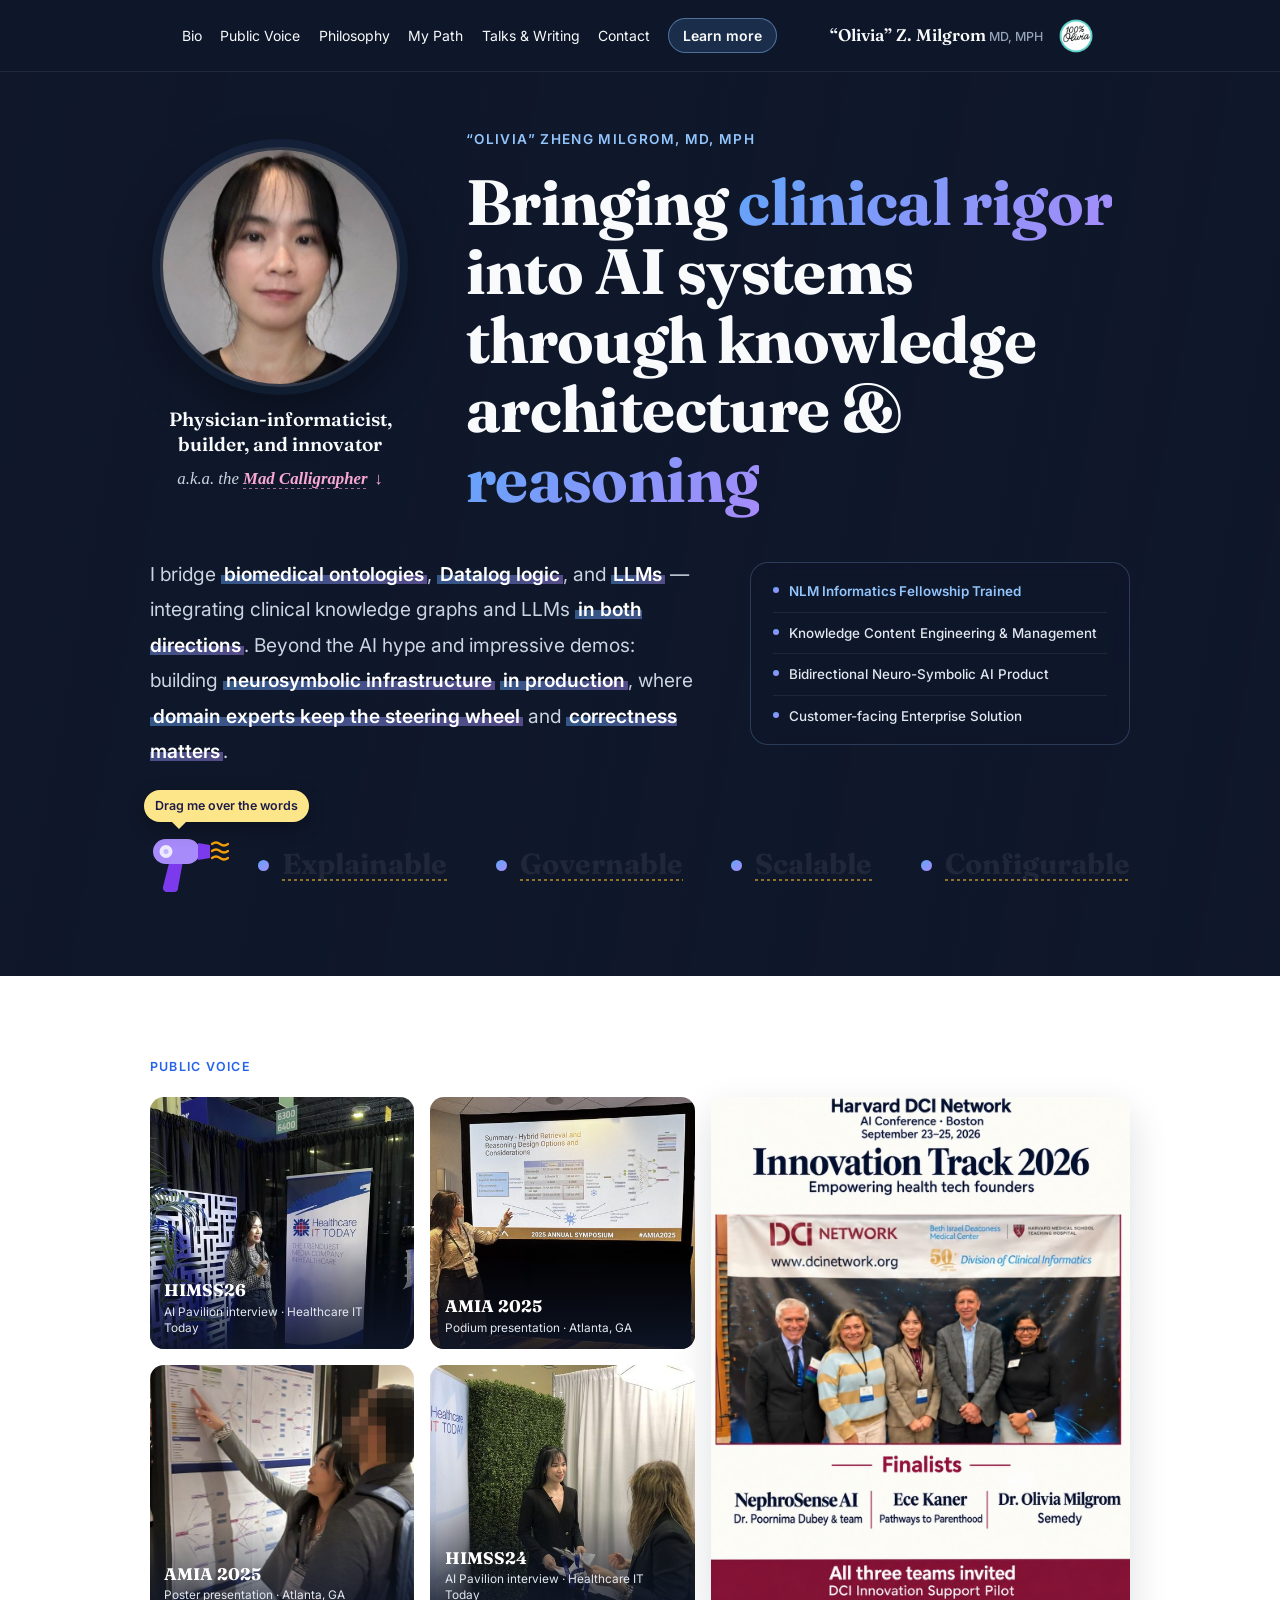
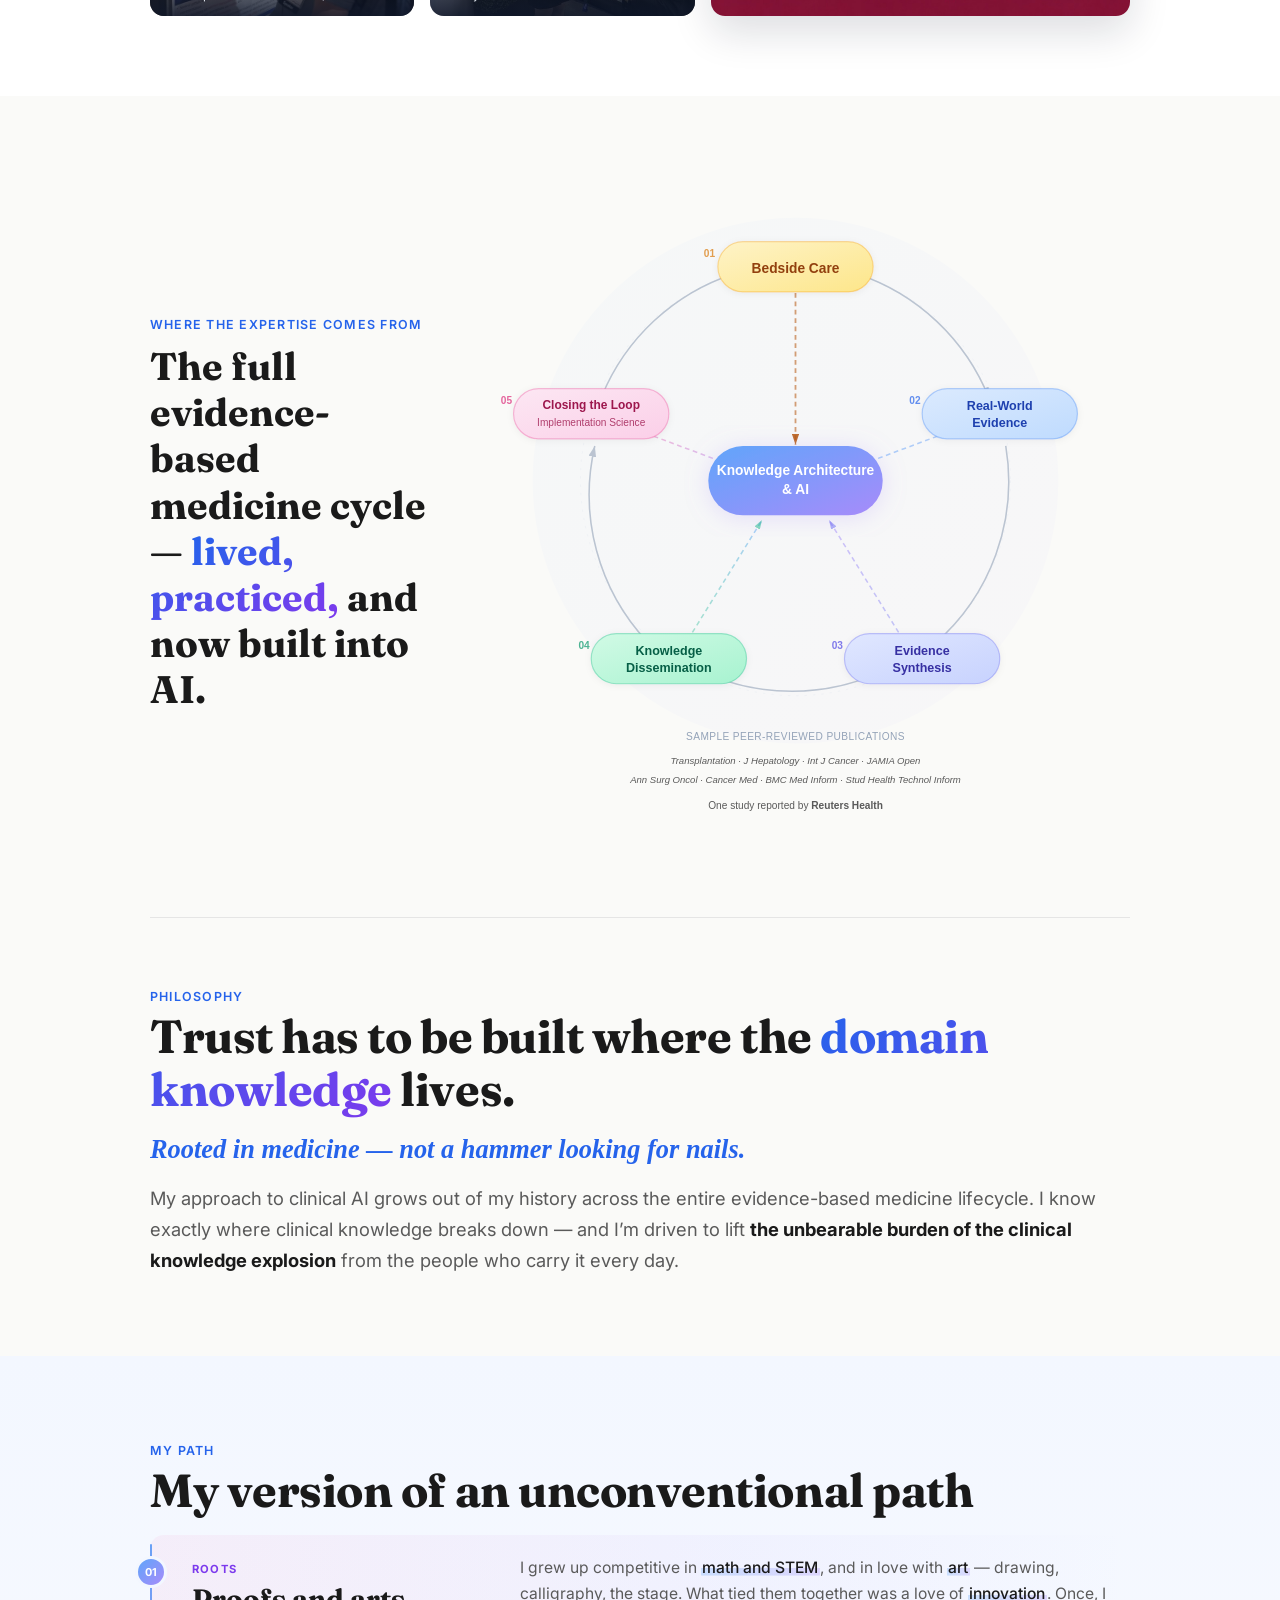
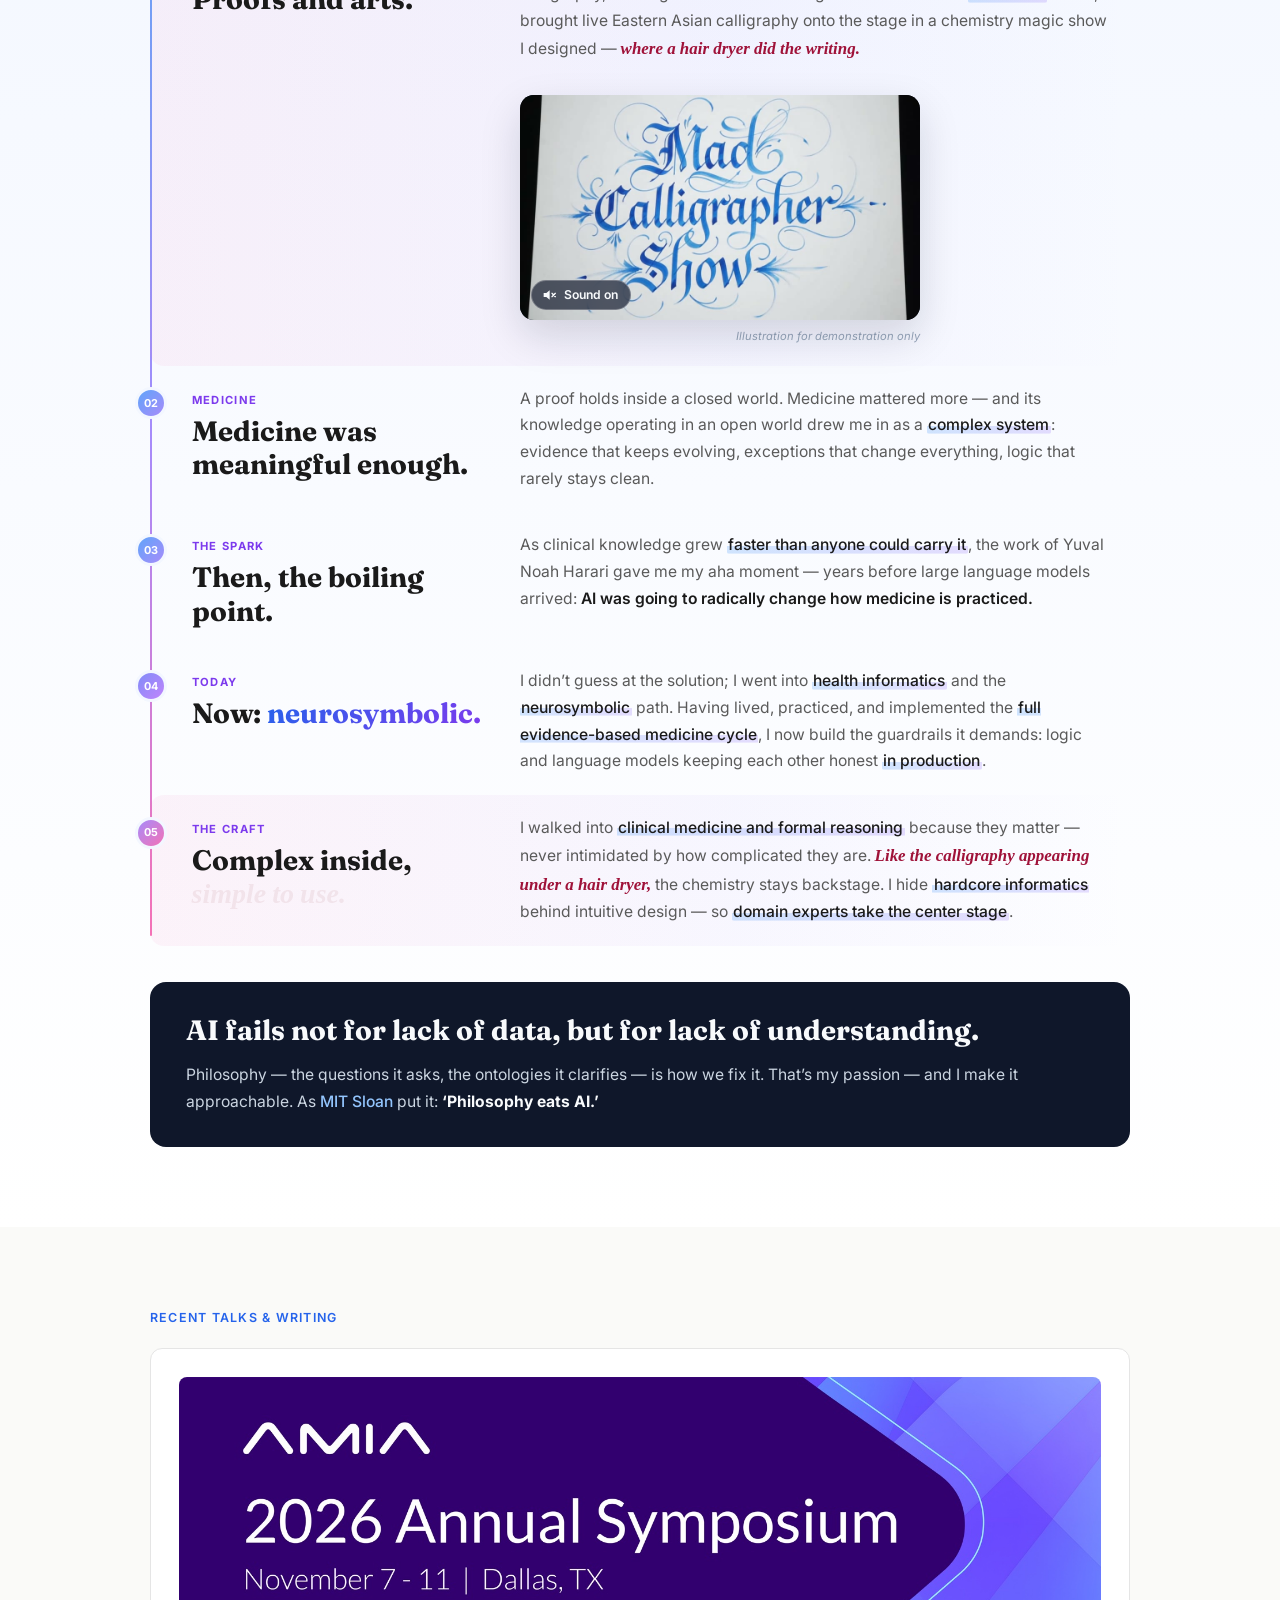
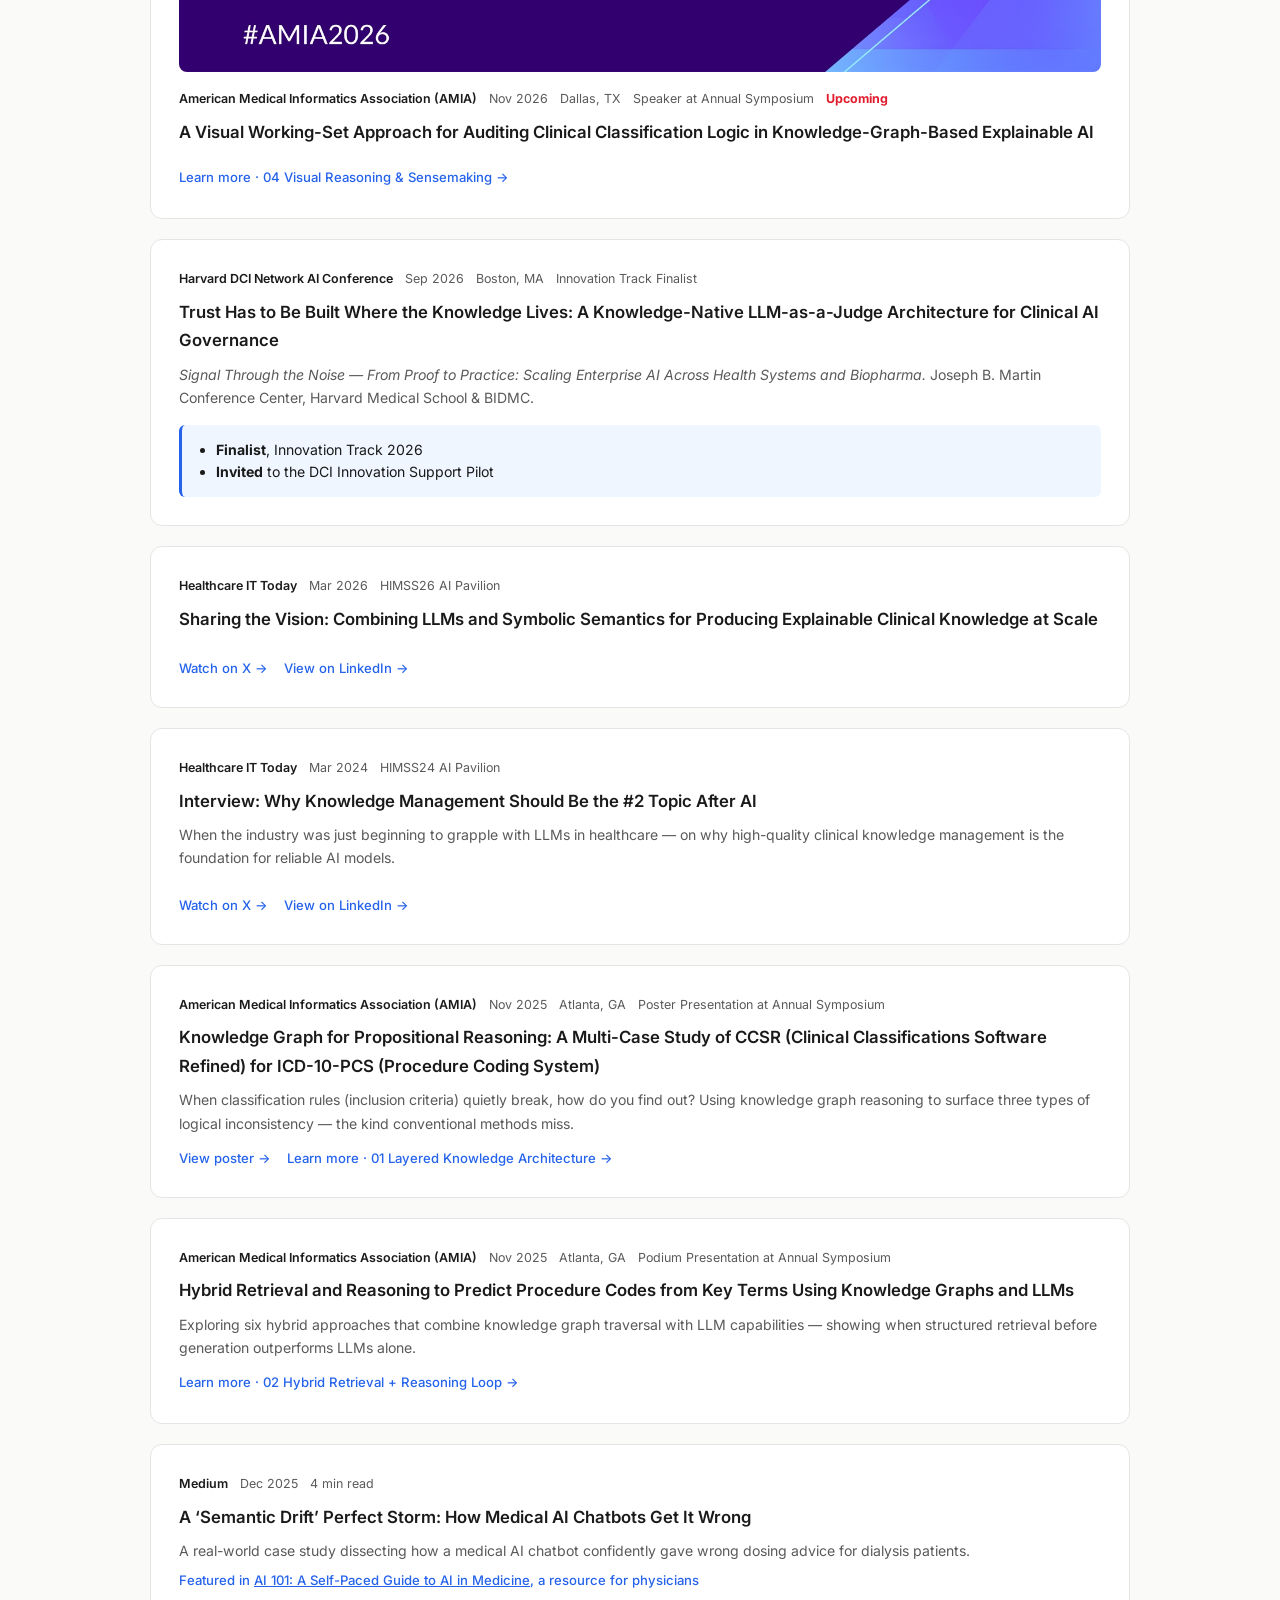
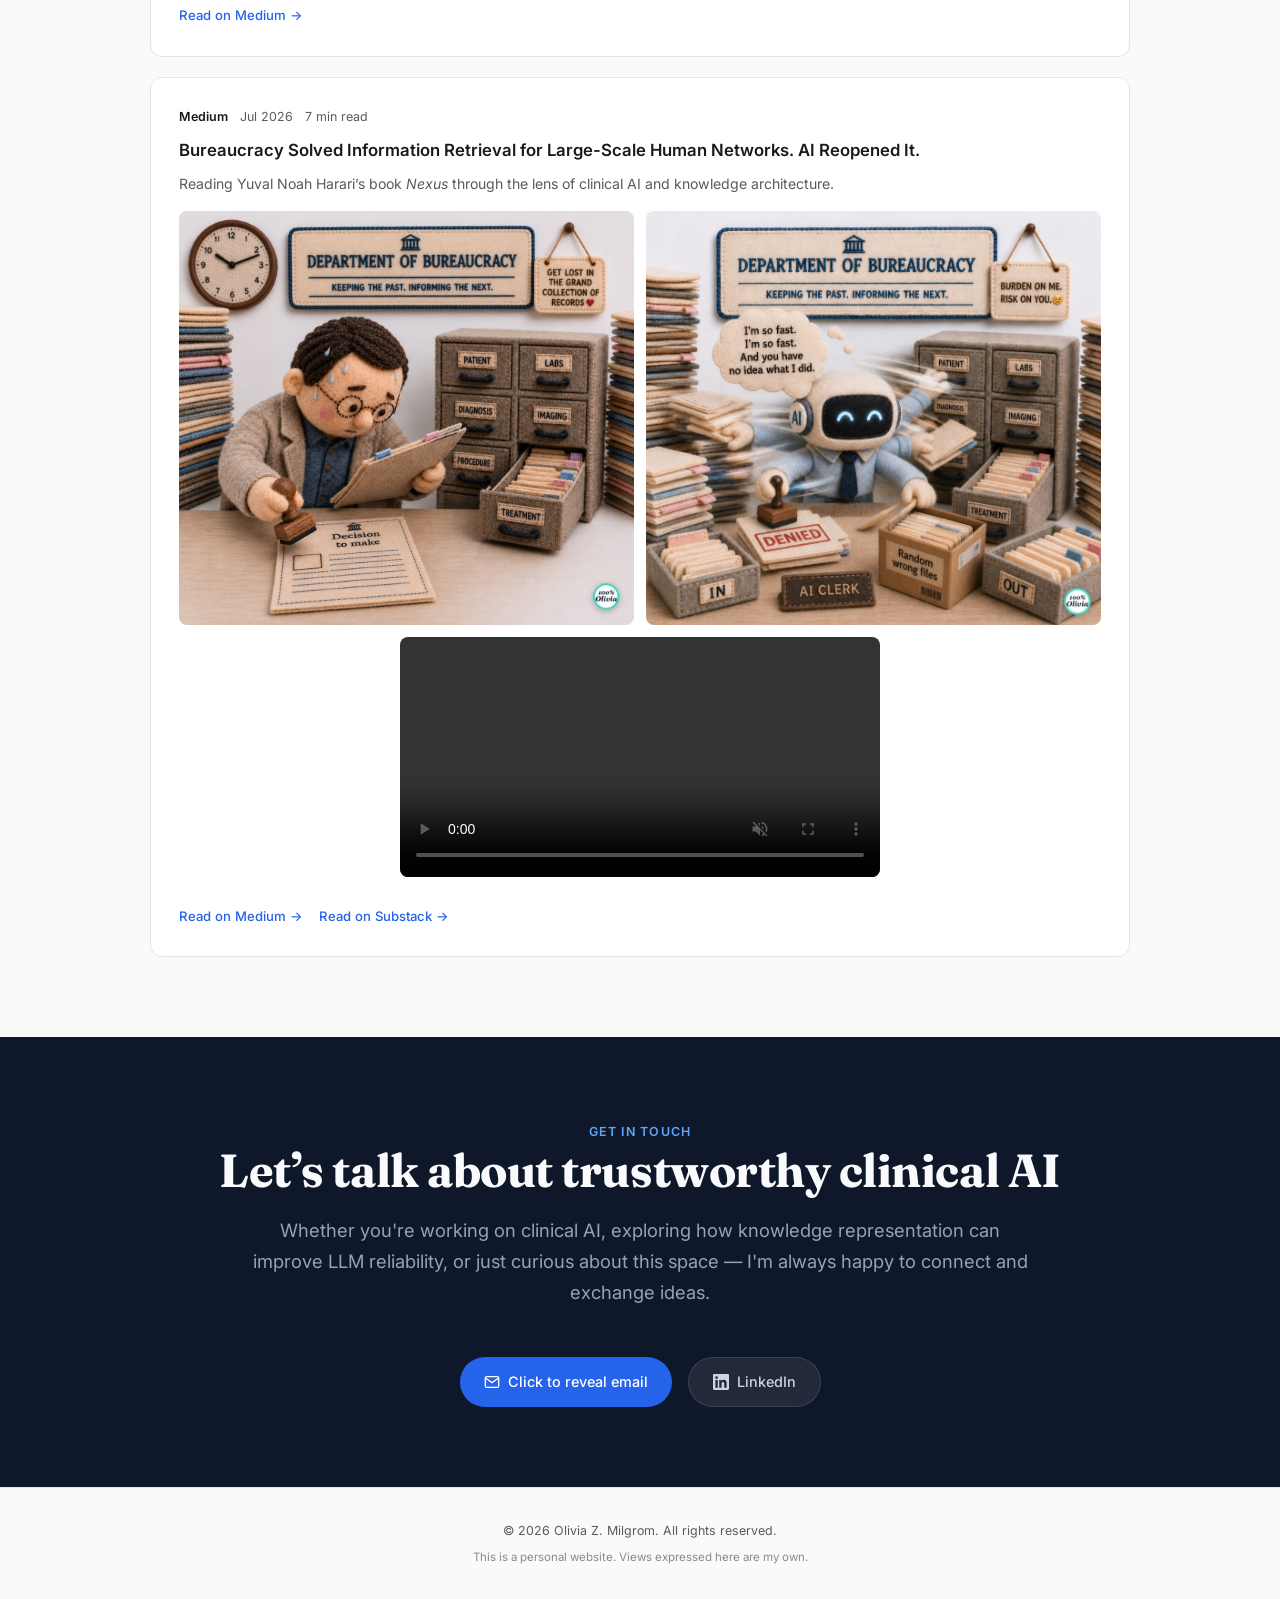
==== commit 544e0cba: "Add hair-dryer ink reveal, Mad Calligrapher show video, and My Path rewrite - Hero: "a.k.a. the Mad " ====
--- a/index.html
+++ b/index.html
@@ -37,6 +37,7 @@
 <nav>
   <div class="nav-inner">
     <div class="nav-links">
+      <a href="#bio">Bio</a>
       <a href="#voice">Public Voice</a>
       <a href="#about">Philosophy</a>
       <a href="#path">My Path</a>
@@ -52,17 +53,20 @@
 </nav>
 
 <!-- Hero -->
-<section class="hero">
+<section class="hero" id="bio">
   <div class="hero-inner hero-v2">
     <div class="hero-top">
       <div class="hero-id">
         <div class="hero-portrait">
           <img src="assets/images/photo-profile.jpg" alt="&ldquo;Olivia&rdquo; Z. Milgrom" />
         </div>
-        <p class="hero-tagline">Physician-informaticist, builder, and innovator</p>
+        <div class="hero-id-text">
+          <p class="hero-tagline">Physician-informaticist, builder, and innovator</p>
+          <a class="hero-alias" href="#roots">a.k.a. the <span>Mad Calligrapher</span> <span class="hero-alias-arrow" aria-hidden="true">&darr;</span></a>
+        </div>
       </div>
       <div class="hero-headline">
-        <div class="hero-name">&ldquo;Olivia&rdquo; Z. Milgrom, MD, MPH</div>
+        <div class="hero-name">&ldquo;Olivia&rdquo; Zheng Milgrom, MD, MPH</div>
         <h1>Bringing <em>clinical rigor</em> into AI systems through knowledge architecture &amp; <em>reasoning</em></h1>
       </div>
     </div>
@@ -80,7 +84,17 @@
         <span>Customer-facing Enterprise Solution</span>
       </div>
     </div>
-    <div class="hero-pillars"><span>Explainable</span><span>Governable</span><span>Scalable</span><span>Configurable</span></div>
+    <div class="hero-keys ink-group" data-ink="dark">
+      <div class="dryer-park" role="button" tabindex="0" aria-label="Hair dryer: drag it over the words to reveal them, or press Enter">
+        <span class="dryer-bubble">Drag me over the words</span>
+      </div>
+      <ul class="keys-list">
+        <li><span class="ink">Explainable</span></li>
+        <li><span class="ink">Governable</span></li>
+        <li><span class="ink">Scalable</span></li>
+        <li><span class="ink">Configurable</span></li>
+      </ul>
+    </div>
   </div>
 </section>
 
@@ -105,7 +119,7 @@
 <!-- Expertise & Philosophy -->
 <section class="about-section" id="about">
   <div class="section-inner">
-    <div class="about-cycle">
+    <div class="about-cycle" id="expertise">
       <div class="about-cycle-text">
         <span class="section-label">Where the expertise comes from</span>
         <p class="about-quote">The full evidence-based medicine cycle &mdash; <em>lived, practiced,</em> and now built into AI.</p>
@@ -114,11 +128,12 @@
     </div>
     <div class="about-philosophy">
       <span class="section-label">Philosophy</span>
-      <div class="about-title">Trust has to be built where the <em>knowledge</em> lives.</div>
+      <div class="about-title">Trust has to be built where the <em>domain knowledge</em> lives.</div>
       <p class="about-kicker">Rooted in medicine &mdash; not a hammer looking for nails.</p>
       <p class="about-lead">
         My approach to clinical AI grows out of my history across the entire evidence-based medicine lifecycle.
-        I know exactly where clinical knowledge breaks down &mdash; and I&rsquo;m driven to reduce its burden, <strong>safely</strong>.
+        I know exactly where clinical knowledge breaks down &mdash; and I&rsquo;m driven to lift <strong>the unbearable burden of the clinical knowledge explosion</strong>
+        from the people who carry it every day.
       </p>
     </div>
   </div>
@@ -130,37 +145,37 @@
     <span class="section-label">My Path</span>
     <div class="section-title">My version of an unconventional path</div>
     <div class="path">
-      <div class="path-beat path-art">
-        <div><span class="path-tag">Roots</span><div class="path-big">Proofs and pictures.</div></div>
-        <p>I grew up competitive in <mark class="hl">math and STEM</mark>, and in love with <mark class="hl">art</mark> &mdash; drawing, calligraphy, the stage. What tied them together was a love of <mark class="hl">innovation</mark>. Once, I brought live calligraphy onto the stage in a chemistry magic show I designed &mdash; <span class="ink">where a hair dryer did the writing.</span></p>
+      <div class="path-beat path-art" id="roots">
+        <div><span class="path-tag">Roots</span><div class="path-big">Proofs and arts.</div></div>
+        <p>I grew up competitive in <mark class="hl">math and STEM</mark>, and in love with <mark class="hl">art</mark> &mdash; drawing, calligraphy, the stage. What tied them together was a love of <mark class="hl">innovation</mark>. Once, I brought live Eastern Asian calligraphy onto the stage in a chemistry magic show I designed &mdash; <span class="ink-note">where a hair dryer did the writing.</span></p>
+        <figure class="path-photo show-video">
+          <div class="show-frame">
+            <video autoplay muted loop playsinline preload="metadata" poster="assets/images/mad-calligrapher-show-poster.jpg" aria-label="A hand sweeps a hair dryer over a blank canvas, and &ldquo;Mad Calligrapher Show&rdquo; appears in blue calligraphy">
+              <source src="assets/video/mad-calligrapher-show.mp4" type="video/mp4">
+            </video>
+            <button type="button" class="show-sound" aria-pressed="false">
+              <svg viewBox="0 0 24 24" width="16" height="16" aria-hidden="true"><path d="M4 9v6h4l5 4V5L8 9H4z" fill="currentColor"/><path class="wave" d="M16 8.5a5 5 0 0 1 0 7M18.5 6a8.5 8.5 0 0 1 0 12" fill="none" stroke="currentColor" stroke-width="2" stroke-linecap="round"/><path class="mute" d="M16.5 9.5l5 5m0-5l-5 5" stroke="currentColor" stroke-width="2" stroke-linecap="round"/></svg>
+              <span>Sound on</span>
+            </button>
+          </div>
+          <figcaption>Illustration for demonstration only</figcaption>
+        </figure>
       </div>
       <div class="path-beat">
         <div><span class="path-tag">Medicine</span><div class="path-big">Medicine was meaningful enough.</div></div>
-        <p>A proof holds inside a closed world. Medicine mattered more &mdash; and its knowledge drew me in as a <mark class="hl">complex system</mark>: evidence that keeps evolving, exceptions that change everything, logic that rarely stays clean.</p>
+        <p>A proof holds inside a closed world. Medicine mattered more &mdash; and its knowledge operating in an open world drew me in as a <mark class="hl">complex system</mark>: evidence that keeps evolving, exceptions that change everything, logic that rarely stays clean.</p>
       </div>
       <div class="path-beat">
         <div><span class="path-tag">The spark</span><div class="path-big">Then, the boiling point.</div></div>
         <p>As clinical knowledge grew <mark class="hl">faster than anyone could carry it</mark>, the work of Yuval Noah Harari gave me my aha moment &mdash; years before large language models arrived: <strong>AI was going to radically change how medicine is practiced.</strong></p>
       </div>
       <div class="path-beat">
-        <div><span class="path-tag">The choice</span><div class="path-big">Symbolic or neural?</div></div>
-        <p>I didn&rsquo;t guess. I went deep into <mark class="hl">health informatics</mark> and <mark class="hl">hardcore explainable AI</mark> &mdash; and chose the <strong>symbolic</strong> path.</p>
-      </div>
-      <div class="path-beat">
         <div><span class="path-tag">Today</span><div class="path-big">Now: <em>neurosymbolic.</em></div></div>
-        <p>I come from the <mark class="hl">full evidence-based medicine cycle</mark> &mdash; lived and practiced &mdash; so I build what it takes to guardrail medicine&rsquo;s safety and rigor: logic and language models, each keeping the other honest &mdash; <mark class="hl">in production</mark>, not just in demos.</p>
-      </div>
-      <div class="path-beat">
-        <div><span class="path-tag">The drive</span><div class="path-big">Undaunted by complexity.</div></div>
-        <p>I walked into clinical medicine and formal reasoning because they matter &mdash; never intimidated by how complicated they are. And I&rsquo;m driven to lift <mark class="hl">the unbearable burden of the clinical knowledge explosion</mark> from the people who carry it every day.</p>
+        <p>I didn&rsquo;t guess at the solution; I went into <mark class="hl">health informatics</mark> and the <mark class="hl">neurosymbolic</mark> path. Having lived, practiced, and implemented the <mark class="hl">full evidence-based medicine cycle</mark>, I now build the guardrails it demands: logic and language models keeping each other honest <mark class="hl">in production</mark>.</p>
       </div>
       <div class="path-beat path-art">
-        <div><span class="path-tag">The craft</span><div class="path-big">Complex inside, simple to use.</div></div>
-        <p>This is where art and innovation come back in. <span class="ink">Like calligraphy appearing under a hair dryer,</span> the chemistry stays backstage: I hide the complicated parts behind design that feels simple &mdash; so clinicians and end users get <mark class="hl">rigor they can actually use</mark>.</p>
-        <figure class="path-photo">
-          <img src="assets/images/mad-calligrapher-show.jpg" alt="Illustration: &ldquo;Mad Calligrapher Show&rdquo; written on an easel on stage, revealed with a hair dryer" loading="lazy" />
-          <figcaption>Illustration for demonstration only</figcaption>
-        </figure>
+        <div><span class="path-tag">The craft</span><div class="path-big">Complex inside, <span class="ink" data-ink-auto>simple to use.</span></div></div>
+        <p>I walked into <mark class="hl">clinical medicine and formal reasoning</mark> because they matter &mdash; never intimidated by how complicated they are. <span class="ink-note">Like the calligraphy appearing under a hair dryer,</span> the chemistry stays backstage. I hide <mark class="hl">hardcore informatics</mark> behind intuitive design &mdash; so <mark class="hl">domain experts take the center stage</mark>.</p>
       </div>
     </div>
     <div class="path-coda">
@@ -318,14 +333,30 @@
   <div style="margin-top: 0.4rem; font-size: 0.72rem; opacity: 0.7;">This is a personal website. Views expressed here are my own.</div>
 </footer>
 
+<script src="assets/js/hair-dryer-ink.js"></script>
 <script>
+// Show video: plays muted (browsers block sound until a click); the button turns sound on from the start
 (function () {
-  var inks = document.querySelectorAll('.ink');
-  if (!('IntersectionObserver' in window)) { inks.forEach(function (el) { el.classList.add('is-written'); }); return; }
-  var io = new IntersectionObserver(function (entries) {
-    entries.forEach(function (e) { if (e.isIntersecting) { e.target.classList.add('is-written'); io.unobserve(e.target); } });
-  }, { threshold: 0.8 });
-  inks.forEach(function (el) { io.observe(el); });
+  var fig = document.querySelector('.show-video');
+  if (!fig) return;
+  var video = fig.querySelector('video'), btn = fig.querySelector('.show-sound'), label = btn.querySelector('span');
+  function setSound(on) {
+    video.muted = !on;
+    btn.setAttribute('aria-pressed', on ? 'true' : 'false');
+    label.textContent = on ? 'Sound off' : 'Sound on';
+  }
+  btn.addEventListener('click', function () {
+    var on = video.muted;
+    if (on) video.currentTime = 0;
+    setSound(on);
+    video.play();
+  });
+  // Scrolled away: go quiet again, so the loop doesn't keep playing sound out of sight
+  if ('IntersectionObserver' in window) {
+    new IntersectionObserver(function (entries) {
+      if (!entries[0].isIntersecting && !video.muted) setSound(false);
+    }, { threshold: 0 }).observe(video);
+  }
 })();
 </script>
 </body>
--- a/assets/css/site.css
+++ b/assets/css/site.css
@@ -862,7 +862,7 @@
     background: linear-gradient(135deg, #60A5FA, #A78BFA);
   }
   .path-beat:nth-child(n+4)::before { background: linear-gradient(135deg, #818CF8, #C084FC); }
-  .path-beat:nth-child(n+6)::before { background: linear-gradient(135deg, #A78BFA, #F472B6); }
+  .path-beat:nth-child(n+5)::before { background: linear-gradient(135deg, #A78BFA, #F472B6); }
   .path-art { background: linear-gradient(90deg, rgba(244,114,182,0.08), rgba(167,139,250,0.06) 60%, transparent); }
   .path-tag { display: block; font-size: 0.7rem; font-weight: 700; letter-spacing: 0.12em; text-transform: uppercase; color: #7C3AED; margin-bottom: 0.3rem; }
   .path-beat p strong { color: var(--color-text); font-weight: 600; }
@@ -870,12 +870,7 @@
     color: var(--color-text); font-weight: 500; padding: 0 0.1em; border-radius: 2px;
     background: linear-gradient(90deg, rgba(96,165,250,0.28), rgba(167,139,250,0.28)) no-repeat 0 90% / 100% 40%;
   }
-  .ink {
-    font-family: var(--font-display); font-style: italic; font-weight: 600; font-size: 1.08em; color: rgba(127,29,29,0.12);
-    transition: color 1.8s ease, text-shadow 1.8s ease;
-  }
-  .ink.is-written { color: #9F1239; text-shadow: 0 0 14px rgba(244,114,182,0.35); }
-  @media (prefers-reduced-motion: reduce) { .ink { transition: none; color: #9F1239; } }
+  .ink-note { font-family: var(--font-display); font-style: italic; font-weight: 600; font-size: 1.08em; color: #9F1239; }
   @media (max-width: 768px) { .path-beat { padding-left: 2.2rem; padding-right: 0.5rem; } }
 
   /* -- Hero v2: one editorial column -- identity row, full-width headline, bio + expertise, pillars -- */
@@ -951,3 +946,133 @@
     .hero-v2 .hero-row { grid-template-columns: 1fr; }
     .hero-v2 .hero-credentials span { font-size: 0.8rem; letter-spacing: -0.005em; }
   }
+
+  /* -- Invisible ink developed by a hair dryer (assets/js/hair-dryer-ink.js) -- */
+  .ink-ready { cursor: pointer; -webkit-tap-highlight-color: transparent; }
+  .ink-sr { position: absolute; width: 1px; height: 1px; overflow: hidden; clip: rect(0 0 0 0); white-space: nowrap; }
+  .ink-word { white-space: nowrap; }
+  .ink-ch { transition: text-shadow 1.2s ease; }
+  .ink-ready:not(.ink-done) .ink-vis {
+    background: linear-gradient(90deg, rgba(251,191,36,0.55) 50%, transparent 0) repeat-x 0 100% / 6px 2px;
+  }
+  .ink-done .ink-ch { text-shadow: 0 0 18px rgba(251,191,36,0.35); }
+
+  .ink-dryer {
+    position: fixed; left: 0; top: 0; z-index: 1000; pointer-events: none; opacity: 0; transition: opacity 0.2s;
+    will-change: transform; filter: drop-shadow(0 6px 10px rgba(76,29,149,0.35));
+  }
+  .ink-dryer svg { display: block; }
+  .ink-dryer.on { opacity: 1; }
+  .ink-dryer.on svg { animation: dryer-buzz 0.07s linear infinite alternate; }
+  .dryer-air path { animation: dryer-air 0.45s linear infinite; }
+  .dryer-air path:nth-child(2) { animation-delay: -0.15s; }
+  .dryer-air path:nth-child(3) { animation-delay: -0.3s; }
+  @keyframes dryer-air { 0% { transform: translateX(-6px); opacity: 0; } 40% { opacity: 1; } 100% { transform: translateX(6px); opacity: 0; } }
+  @keyframes dryer-buzz { to { transform: translate(0.6px, -0.4px); } }
+  .ink-glow {
+    position: fixed; left: 0; top: 0; z-index: 999; width: 90px; height: 90px; border-radius: 50%; pointer-events: none;
+    background: radial-gradient(circle, rgba(251,146,60,0.32), rgba(251,146,60,0) 70%);
+    opacity: 0; transition: opacity 0.3s;
+  }
+  .ink-glow.on { opacity: 1; }
+  html.ink-drying, html.ink-drying * { cursor: none !important; }
+  html.ink-dragging, html.ink-dragging * { cursor: grabbing !important; }
+
+  /* -- Hero: tagline alias linking to My Path / Roots -- */
+  .hero-alias {
+    display: inline-block; margin-top: 0.55rem; font-family: var(--font-display); font-style: italic; font-size: 1.05rem;
+    color: #CBD5E1; text-decoration: none;
+  }
+  .hero-alias span:first-child {
+    color: #F9A8D4; font-weight: 600;
+    background: linear-gradient(90deg, rgba(249,168,212,0.6) 50%, transparent 0) repeat-x 0 100% / 6px 1.5px; padding-bottom: 1px;
+  }
+  .hero-alias-arrow { display: inline-block; margin-left: 0.15em; color: #F9A8D4; transition: transform 0.2s; }
+  .hero-alias:hover .hero-alias-arrow { transform: translateY(3px); }
+  .hero-alias:hover span:first-child { color: #FBCFE8; }
+  .path-beat[id] { scroll-margin-top: 110px; }
+  .path-beat:target { animation: roots-flash 2.6s ease-out; }
+  @keyframes roots-flash { 0%, 30% { box-shadow: 0 0 0 3px rgba(244,114,182,0.55); } 100% { box-shadow: 0 0 0 3px rgba(244,114,182,0); } }
+
+  .hero-alias { white-space: nowrap; }
+  @media (min-width: 769px) and (max-width: 960px) { .hero-alias { font-size: 0.9rem; } }
+  @media (max-width: 768px) {
+    .hero-v2 .hero-id-text { min-width: 0; }
+    .hero-alias { font-size: 0.98rem; margin-top: 0.35rem; }
+  }
+
+  /* -- Hero: the four keywords, developed with the hair dryer parked beside them -- */
+  .hero-keys { display: flex; align-items: center; gap: 1.5rem; margin-top: 1.5rem; padding-top: 2.4rem; }
+  .keys-list {
+    flex: 1; list-style: none; margin: 0; padding: 0;
+    display: flex; flex-wrap: wrap; justify-content: space-between; gap: 0.5rem 1.5rem;
+  }
+  .keys-list li {
+    font-family: var(--font-display); font-size: clamp(1.4rem, 2.6vw, 1.8rem); font-weight: 700; line-height: 1.3;
+    color: var(--color-hero-text); white-space: nowrap;
+  }
+  .keys-list li::before { content: ""; display: inline-block; width: 0.38em; height: 0.38em; border-radius: 50%; margin-right: 0.45em; vertical-align: 0.12em; background: linear-gradient(135deg, #60A5FA, #A78BFA); }
+
+  .dryer-park {
+    position: relative; flex-shrink: 0; width: 84px; height: 64px; cursor: grab; touch-action: none; user-select: none; -webkit-user-select: none;
+    border-radius: 14px; outline-offset: 4px;
+  }
+  .dryer-park svg { display: block; animation: park-wiggle 2.4s ease-in-out infinite; transform-origin: 25% 70%; }
+  .dryer-park.is-dragging svg, .dryer-park.is-dragging .dryer-bubble,
+  .dryer-park.is-away svg, .dryer-park.is-away .dryer-bubble { visibility: hidden; }
+  .dryer-park:focus-visible { outline: 2px solid #F9A8D4; }
+  @keyframes park-wiggle { 0%, 70%, 100% { transform: rotate(0); } 78% { transform: rotate(-9deg); } 86% { transform: rotate(6deg); } 93% { transform: rotate(-3deg); } }
+  .dryer-bubble {
+    position: absolute; bottom: calc(100% + 10px); left: -6px; white-space: nowrap; pointer-events: none;
+    padding: 0.35rem 0.7rem; border-radius: 999px; font-size: 0.78rem; font-weight: 600; color: #1E1B4B;
+    background: #FDE68A; box-shadow: 0 6px 18px rgba(0,0,0,0.3); animation: bubble-bob 2.4s ease-in-out infinite;
+  }
+  .dryer-bubble::after { content: ""; position: absolute; top: 100%; left: 28px; border: 7px solid transparent; border-top-color: #FDE68A; }
+  @keyframes bubble-bob { 0%, 100% { transform: translateY(0); } 50% { transform: translateY(-4px); } }
+  /* Once the words are out, the dryer stays for another go, with a quieter hint */
+  .hero-keys.is-revealed .dryer-bubble { animation: none; opacity: 0.85; background: rgba(253,230,138,0.9); }
+  .hero-keys.is-revealed .dryer-park svg { animation-duration: 6s; }
+
+  @media (min-width: 769px) and (max-width: 960px) {
+    .keys-list li { font-size: 1.4rem; }
+    .hero-keys { gap: 1.1rem; }
+  }
+  @media (max-width: 768px) {
+    .hero-keys { display: block; margin-top: 1.75rem; padding-top: 0; }
+    .hero-keys .dryer-park { margin-bottom: 0.75rem; }
+    .dryer-bubble { bottom: auto; top: 17px; left: 96px; }
+    .dryer-bubble::after { top: 50%; left: auto; right: 100%; margin-top: -7px; border-top-color: transparent; border-right-color: #FDE68A; }
+    .keys-list { display: grid; grid-template-columns: 1fr 1fr; gap: 0.25rem 1rem; }
+    .keys-list li { font-size: 1.35rem; }
+  }
+
+  /* -- The craft: the Mad Calligrapher show video, with a sound button -- */
+  .show-frame { position: relative; border-radius: 14px; overflow: hidden; background: #0F172A; box-shadow: 0 16px 40px rgba(15,23,42,0.15); }
+  .show-frame video { display: block; width: 100%; aspect-ratio: 16 / 9; object-fit: cover; }
+  .show-sound {
+    position: absolute; left: 0.7rem; bottom: 0.65rem; display: inline-flex; align-items: center; gap: 0.4rem;
+    padding: 0.38rem 0.75rem 0.38rem 0.6rem; border: 1px solid rgba(255,255,255,0.25); border-radius: 999px; cursor: pointer;
+    font: 600 0.76rem/1 var(--font-body); color: #F8FAFC; background: rgba(15,23,42,0.68); backdrop-filter: blur(6px);
+    transition: background 0.2s, transform 0.2s;
+  }
+  .show-sound:hover { background: rgba(124,58,237,0.85); transform: translateY(-1px); }
+  .show-sound:focus-visible { outline: 2px solid #F9A8D4; outline-offset: 2px; }
+  .show-sound .wave { display: none; }
+  .show-sound[aria-pressed="true"] .wave { display: inline; }
+  .show-sound[aria-pressed="true"] .mute { display: none; }
+
+  /* -- "true clinical synthesis" points back up to the evidence cycle -- */
+  .path-link { color: #9F1239; font-weight: 600; text-decoration: none; background: linear-gradient(90deg, rgba(159,18,57,0.55) 50%, transparent 0) repeat-x 0 100% / 6px 1.5px; padding-bottom: 1px; }
+  .path-link:hover { color: #BE123C; background-image: linear-gradient(rgba(159,18,57,0.7), rgba(159,18,57,0.7)); background-size: 100% 1.5px; }
+  .about-cycle[id] { scroll-margin-top: 100px; }
+  .about-cycle:target img { animation: cycle-flash 2.6s ease-out; border-radius: 16px; }
+  @keyframes cycle-flash { 0%, 30% { box-shadow: 0 0 0 4px rgba(244,114,182,0.55); } 100% { box-shadow: 0 0 0 4px rgba(244,114,182,0); } }
+
+  /* -- "simple to use.": the dryer develops it by itself, so no drag hint -- */
+  .ink-auto.ink-ready { cursor: default; }
+  .ink-auto.ink-ready .ink-vis { background: none; }
+  .path-big .ink-auto .ink-ch { font-style: italic; }
+  .path-big .ink-done.ink-auto .ink-ch { text-shadow: 0 0 16px rgba(244,114,182,0.3); }
+
+  /* Show video: a smaller clip under the Roots text, not a full-width banner */
+  .path-photo.show-video { max-width: 400px; }
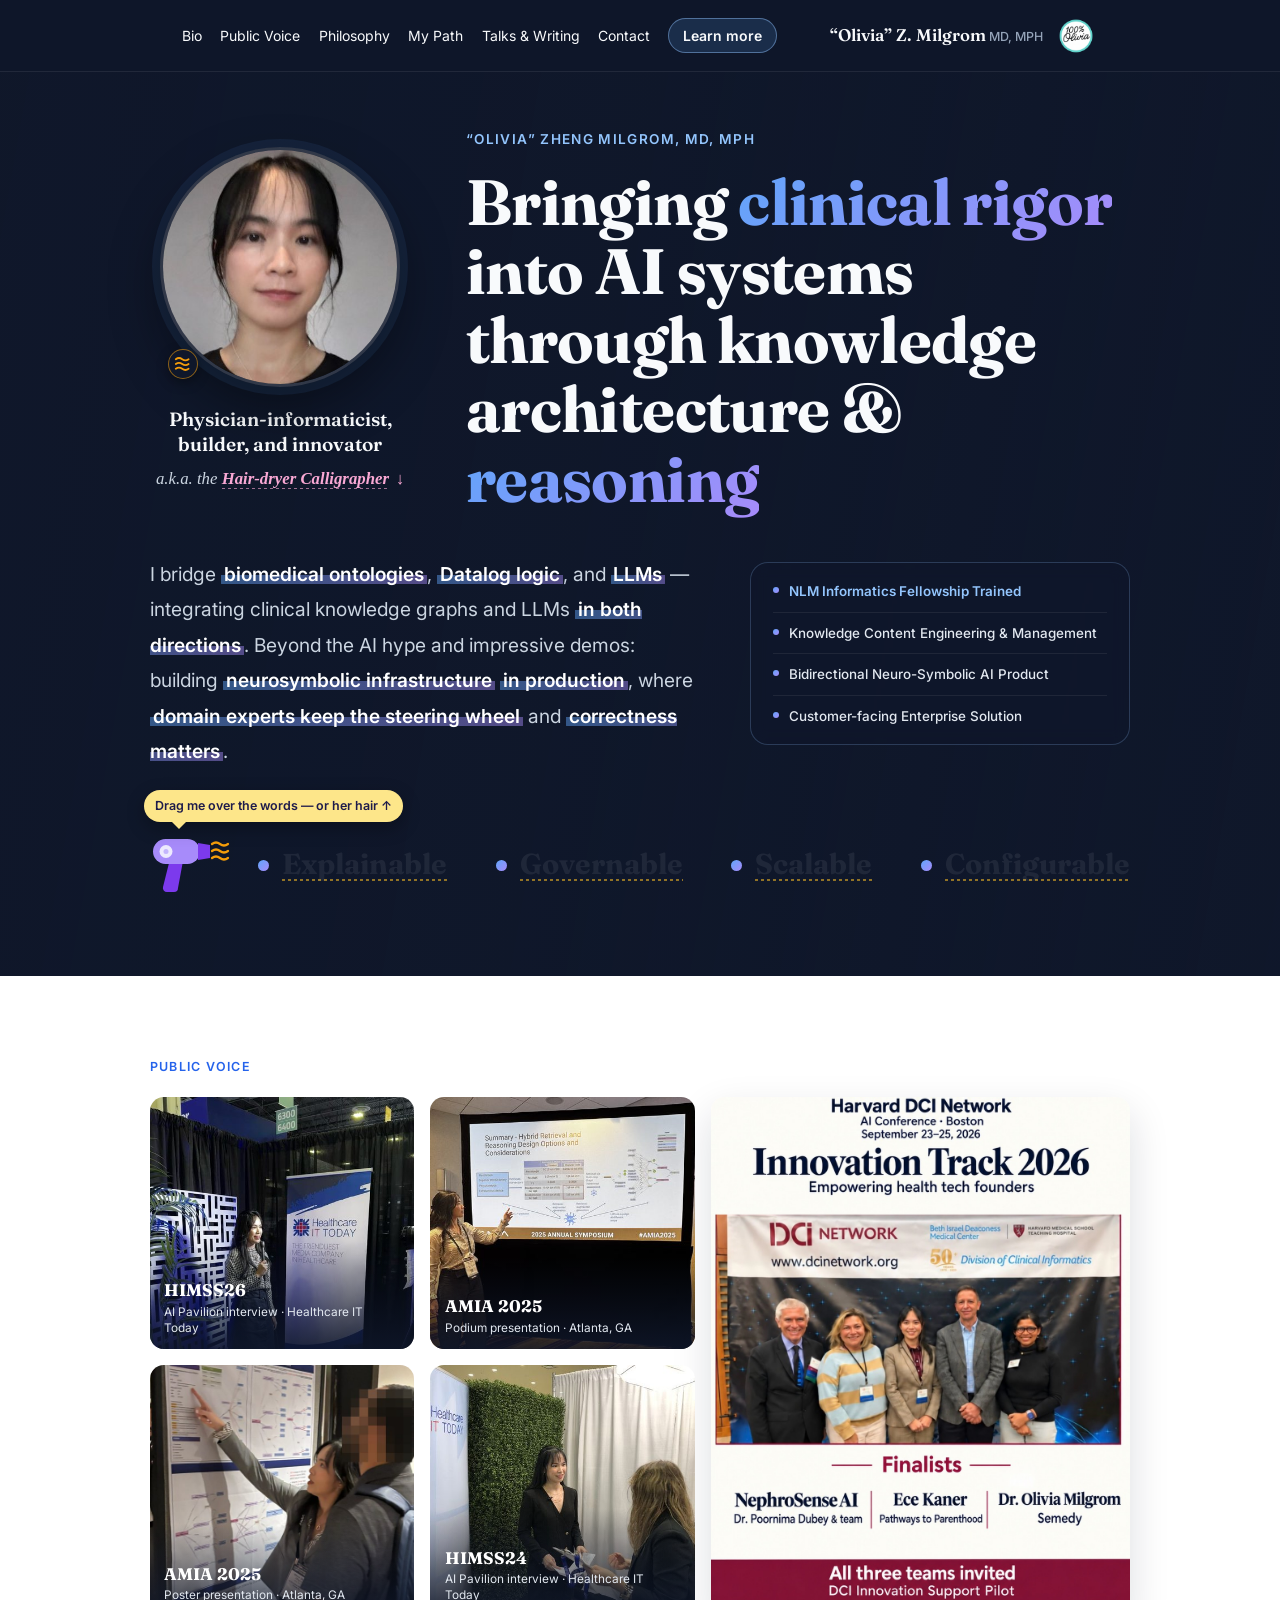
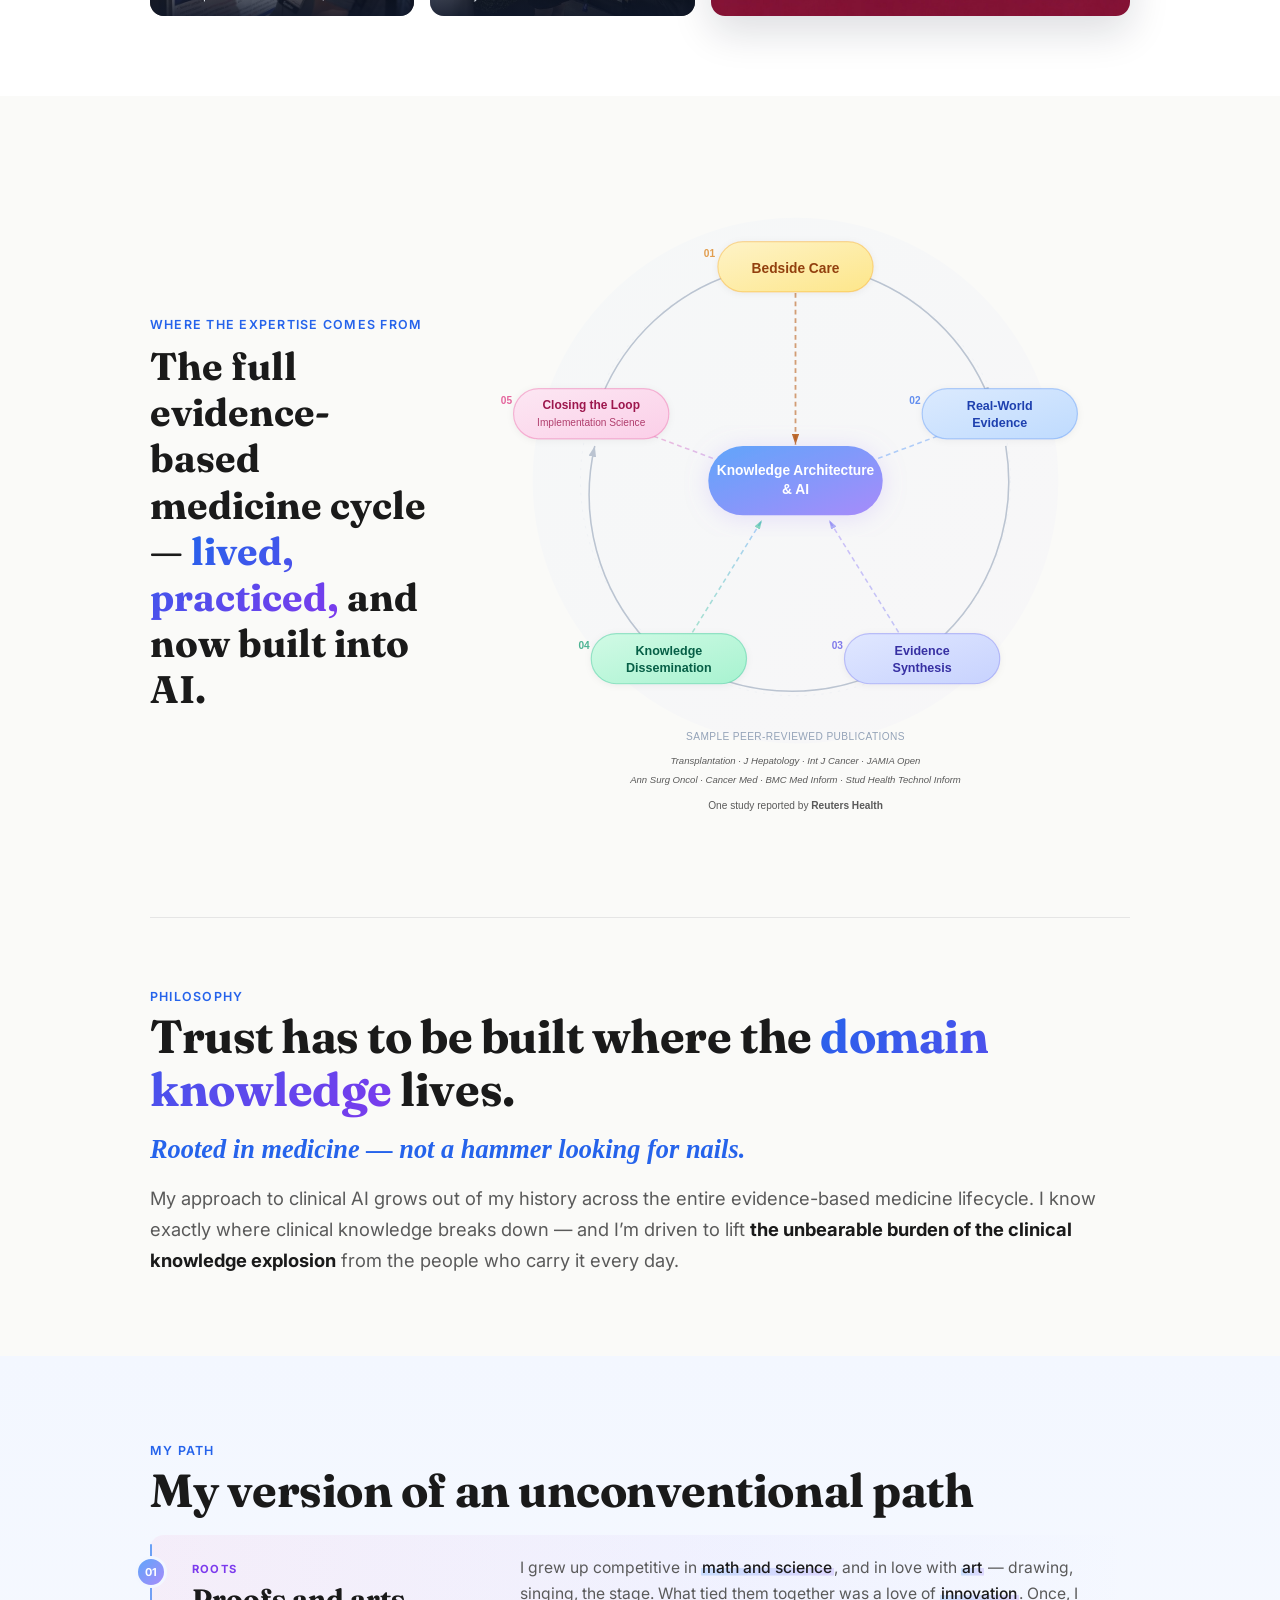
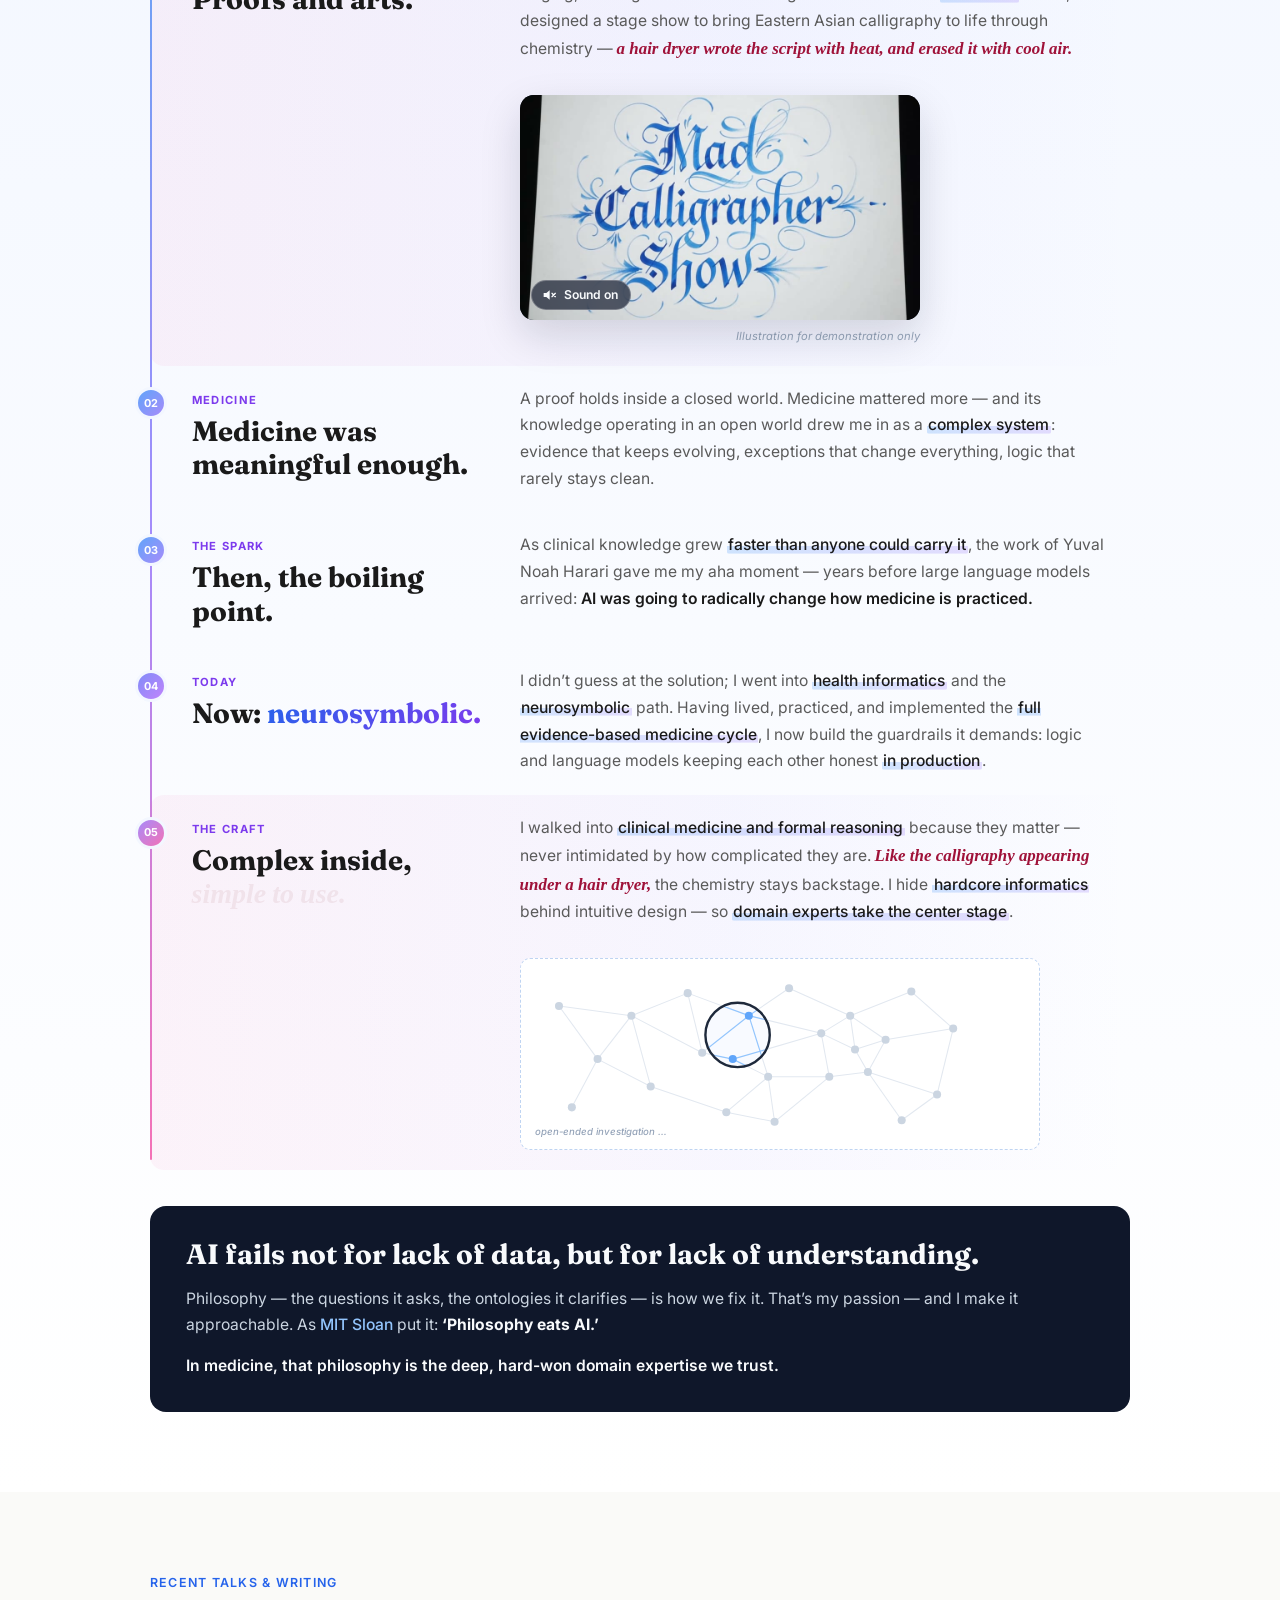
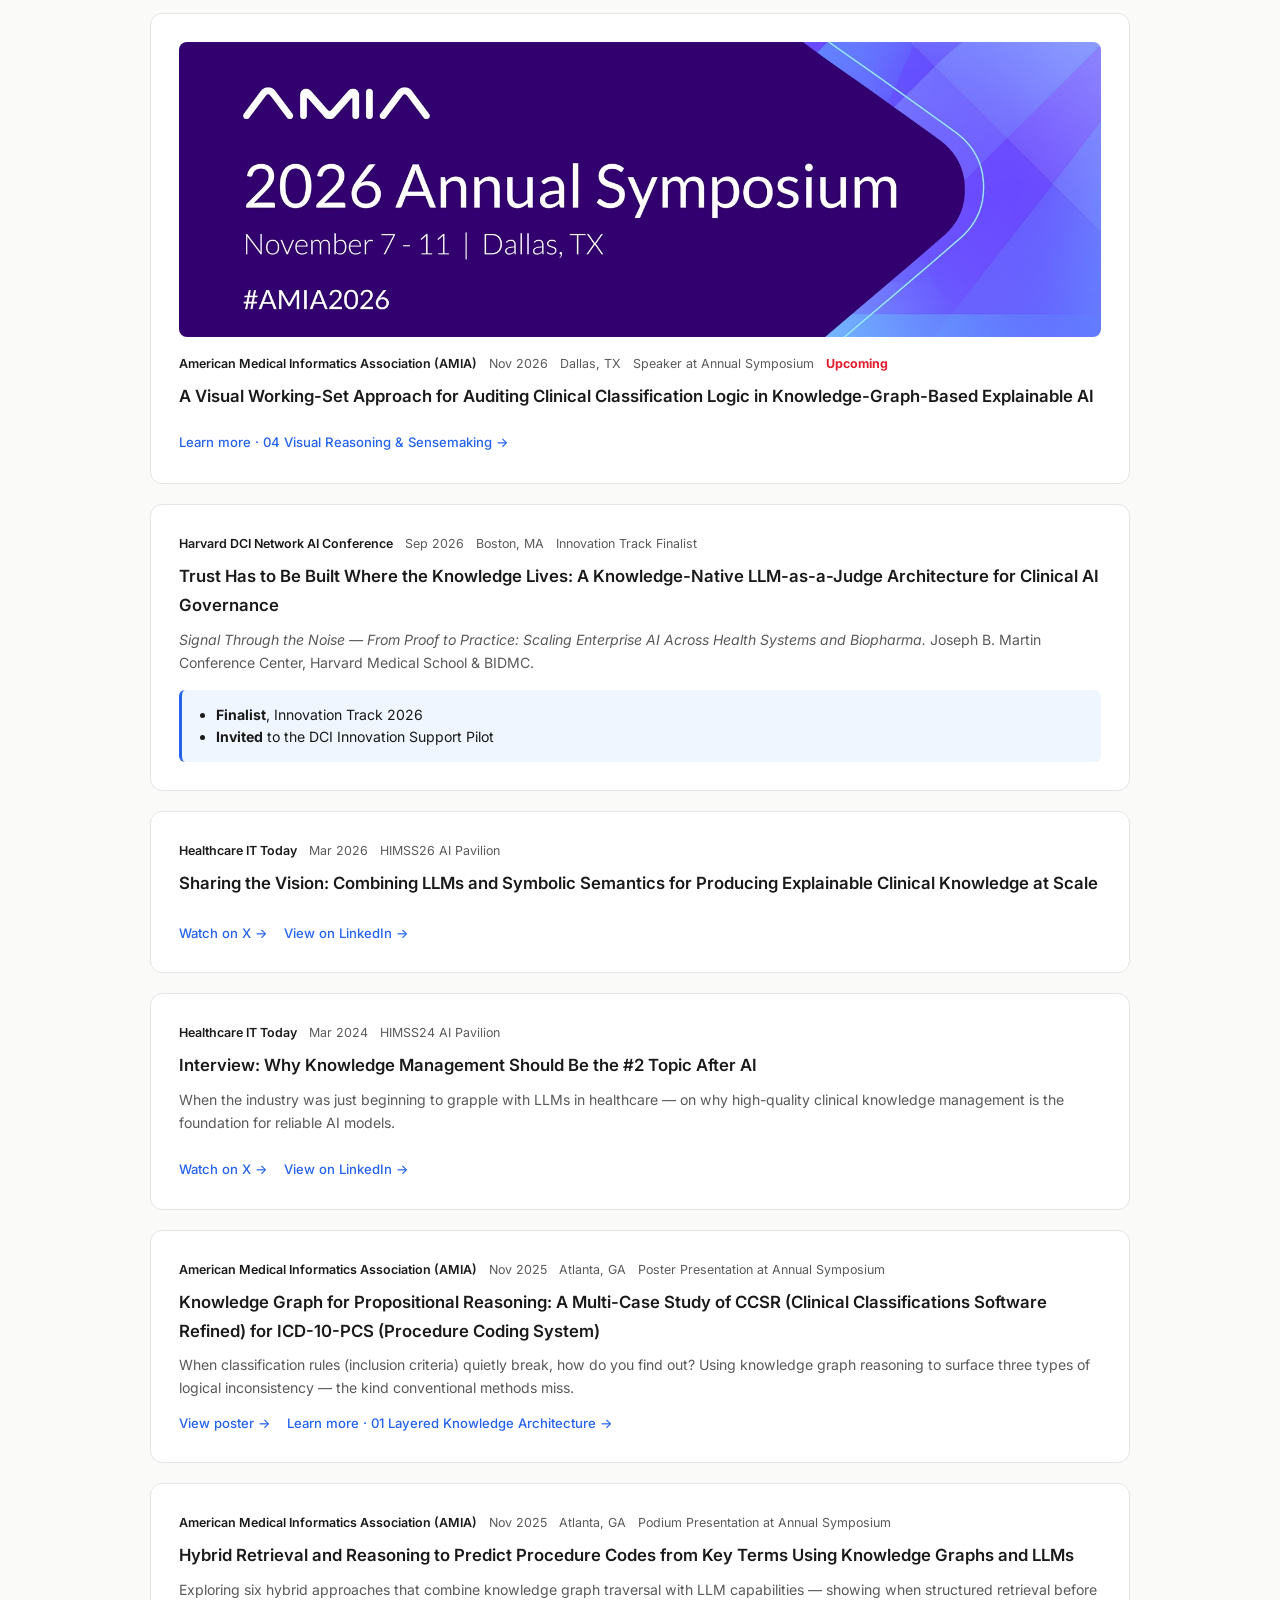
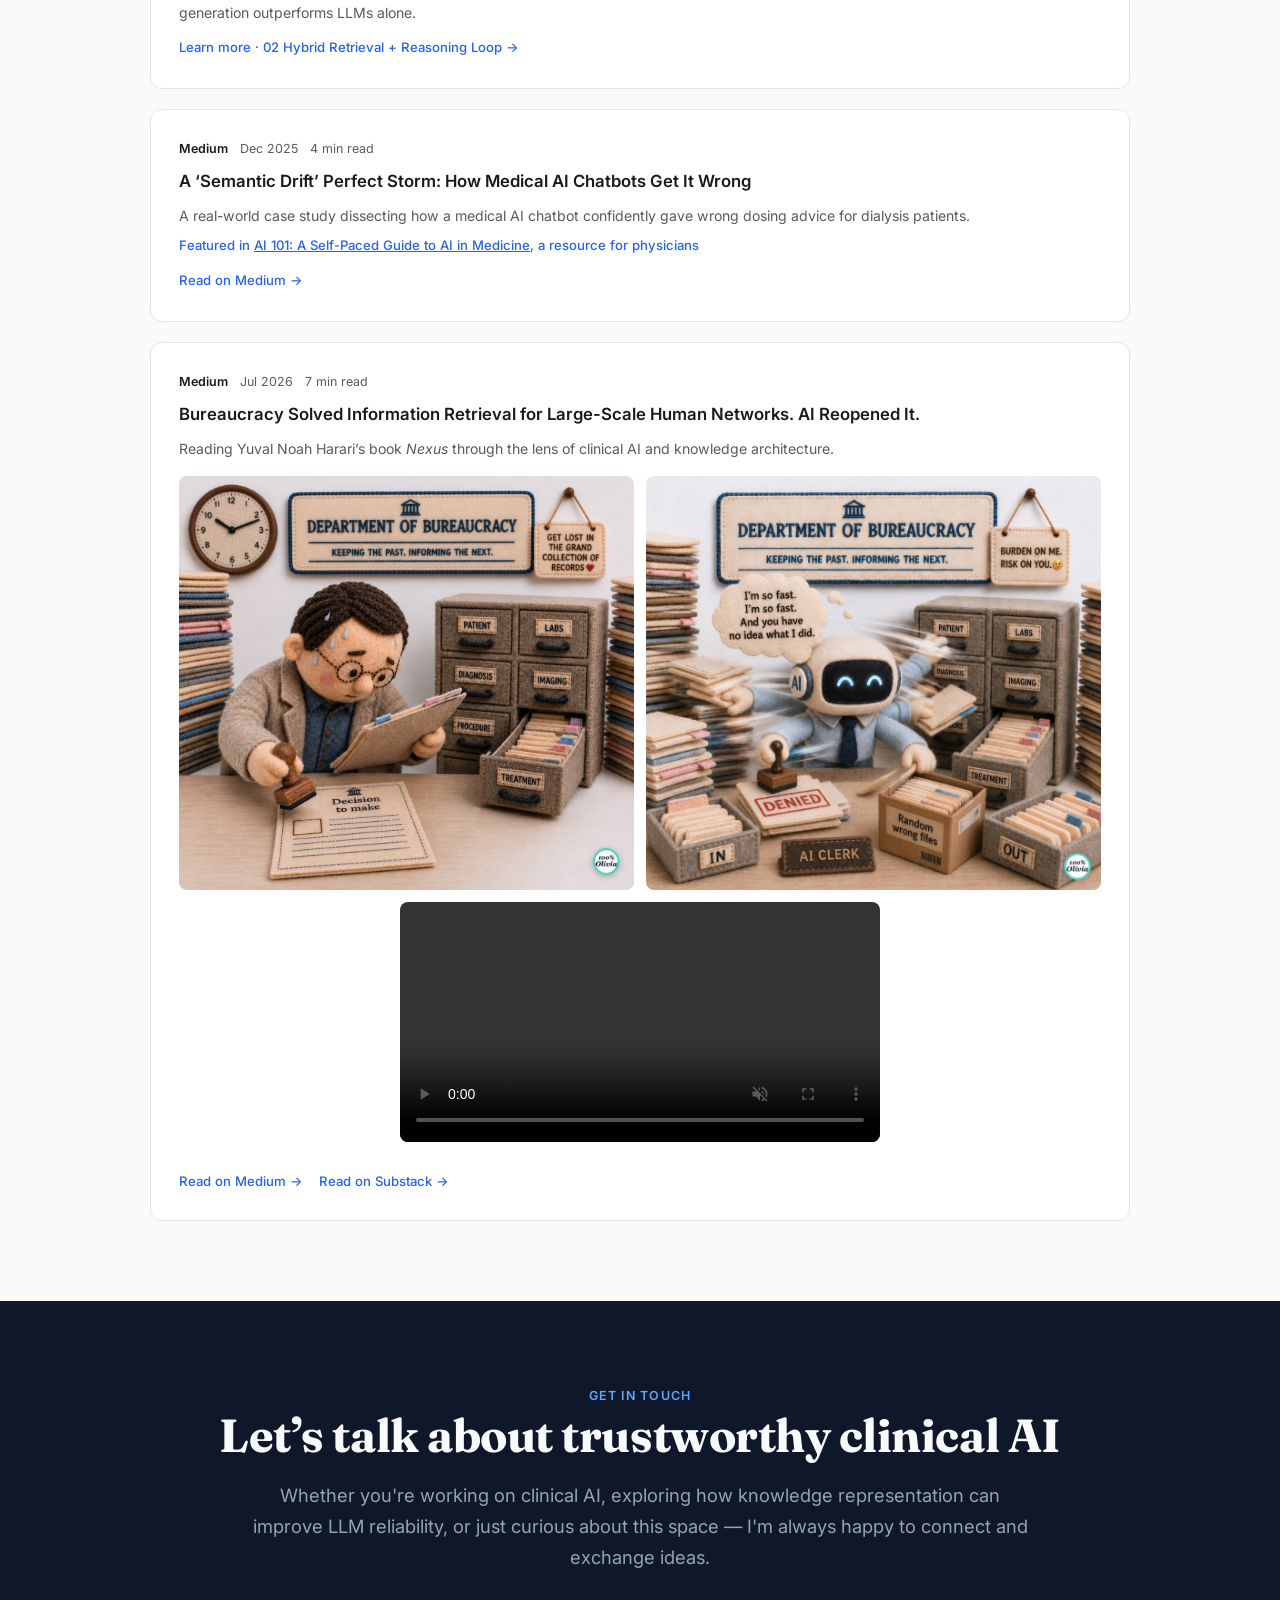
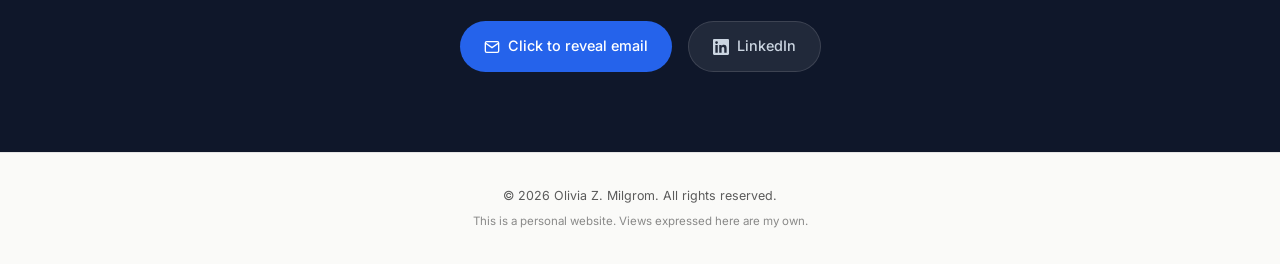
==== commit 51f11a2a: "Redesign Learn more with visuals; add hair-dryer hair effect on profile photo Learn more: - New hero" ====
--- a/index.html
+++ b/index.html
@@ -45,6 +45,7 @@
       <a href="#contact">Contact</a>
       <a href="learn-more.html" class="nav-more">Learn more</a>
     </div>
+    <a href="learn-more.html" class="nav-more-phone">Learn more</a>
     <a href="#" class="nav-brand">
       <span class="nav-name">&ldquo;Olivia&rdquo; Z. Milgrom<span class="nav-cred">MD, MPH</span></span>
       <img src="assets/images/logo-100-olivia.png" alt="100% Olivia">
@@ -57,12 +58,13 @@
   <div class="hero-inner hero-v2">
     <div class="hero-top">
       <div class="hero-id">
-        <div class="hero-portrait">
-          <img src="assets/images/photo-profile.jpg" alt="&ldquo;Olivia&rdquo; Z. Milgrom" />
+        <div class="hero-portrait" data-hair="assets/video/hair-breeze.mp4">
+          <div class="portrait-clip"><img src="assets/images/photo-profile.jpg" alt="&ldquo;Olivia&rdquo; Z. Milgrom" /></div>
+          <span class="hair-hint" tabindex="0" role="note" aria-label="Blow my hair: hover over my photo, or drag the hair dryer here" data-tip="Blow my hair: hover, or drag the dryer here" data-tip-touch="Press and hold my photo"><svg viewBox="0 0 22 20" width="18" height="16" aria-hidden="true" focusable="false"><g fill="none" stroke="#F59E0B" stroke-width="2.2" stroke-linecap="round"><path d="M2 4 q4 -3 8 0 t8 0"/><path d="M2 10 q4 -3 8 0 t8 0"/><path d="M2 16 q4 -3 8 0 t8 0"/></g></svg></span>
         </div>
         <div class="hero-id-text">
           <p class="hero-tagline">Physician-informaticist, builder, and innovator</p>
-          <a class="hero-alias" href="#roots">a.k.a. the <span>Mad Calligrapher</span> <span class="hero-alias-arrow" aria-hidden="true">&darr;</span></a>
+          <a class="hero-alias" href="#roots">a.k.a. the <span>Hair-dryer Calligrapher</span> <span class="hero-alias-arrow" aria-hidden="true">&darr;</span></a>
         </div>
       </div>
       <div class="hero-headline">
@@ -86,7 +88,7 @@
     </div>
     <div class="hero-keys ink-group" data-ink="dark">
       <div class="dryer-park" role="button" tabindex="0" aria-label="Hair dryer: drag it over the words to reveal them, or press Enter">
-        <span class="dryer-bubble">Drag me over the words</span>
+        <span class="dryer-bubble">Drag me over the words<span class="bubble-more"> &mdash; or her hair &uarr;</span></span>
       </div>
       <ul class="keys-list">
         <li><span class="ink">Explainable</span></li>
@@ -147,7 +149,7 @@
     <div class="path">
       <div class="path-beat path-art" id="roots">
         <div><span class="path-tag">Roots</span><div class="path-big">Proofs and arts.</div></div>
-        <p>I grew up competitive in <mark class="hl">math and STEM</mark>, and in love with <mark class="hl">art</mark> &mdash; drawing, calligraphy, the stage. What tied them together was a love of <mark class="hl">innovation</mark>. Once, I brought live Eastern Asian calligraphy onto the stage in a chemistry magic show I designed &mdash; <span class="ink-note">where a hair dryer did the writing.</span></p>
+        <p>I grew up competitive in <mark class="hl">math and science</mark>, and in love with <mark class="hl">art</mark> &mdash; drawing, singing, the stage. What tied them together was a love of <mark class="hl">innovation</mark>. Once, I designed a stage show to bring Eastern Asian calligraphy to life through chemistry &mdash; <span class="ink-note">a hair dryer wrote the script with heat, and erased it with cool air.</span></p>
         <figure class="path-photo show-video">
           <div class="show-frame">
             <video autoplay muted loop playsinline preload="metadata" poster="assets/images/mad-calligrapher-show-poster.jpg" aria-label="A hand sweeps a hair dryer over a blank canvas, and &ldquo;Mad Calligrapher Show&rdquo; appears in blue calligraphy">
@@ -176,11 +178,30 @@
       <div class="path-beat path-art">
         <div><span class="path-tag">The craft</span><div class="path-big">Complex inside, <span class="ink" data-ink-auto>simple to use.</span></div></div>
         <p>I walked into <mark class="hl">clinical medicine and formal reasoning</mark> because they matter &mdash; never intimidated by how complicated they are. <span class="ink-note">Like the calligraphy appearing under a hair dryer,</span> the chemistry stays backstage. I hide <mark class="hl">hardcore informatics</mark> behind intuitive design &mdash; so <mark class="hl">domain experts take the center stage</mark>.</p>
+        <figure class="path-photo craft-lens">
+          <div class="vr-visual">
+            <svg class="lens-viz" viewBox="0 0 620 212" role="img" aria-labelledby="lens-title lens-desc">
+          <title id="lens-title">A visual working set: from open-ended investigation to a focused hypothesis</title>
+          <desc id="lens-desc">A lens wanders across a dense knowledge graph, then settles on a small working set. Inside it, one hypothesis path lights up, an inconsistent node is flagged, and an unstated assumption shows as a dashed link.</desc>
+          <defs><clipPath id="lens-clip"><circle r="40"><animate attributeName="r" dur="11s" repeatCount="indefinite" keyTimes="0;0.65;0.72;0.9;1" values="40;40;74;74;40"/><animateTransform attributeName="transform" type="translate" dur="11s" repeatCount="indefinite" keyTimes="0;0.12;0.25;0.33;0.45;0.52;0.65;0.92;1" values="130 108;130 108;258 82;258 82;226 150;226 150;402 102;402 102;130 108"/></circle></clipPath></defs>
+          <g class="lens-grey"><line x1="36" y1="46" x2="84" y2="112" class="g-e"/><line x1="84" y1="112" x2="52" y2="172" class="g-e"/><line x1="36" y1="46" x2="126" y2="58" class="g-e"/><line x1="126" y1="58" x2="150" y2="146" class="g-e"/><line x1="84" y1="112" x2="126" y2="58" class="g-e"/><line x1="84" y1="112" x2="150" y2="146" class="g-e"/><line x1="126" y1="58" x2="196" y2="30" class="g-e"/><line x1="196" y1="30" x2="214" y2="104" class="g-e"/><line x1="126" y1="58" x2="214" y2="104" class="g-e"/><line x1="150" y1="146" x2="244" y2="178" class="g-e"/><line x1="214" y1="104" x2="252" y2="112" class="g-e"/><line x1="252" y1="112" x2="296" y2="134" class="g-e"/><line x1="244" y1="178" x2="296" y2="134" class="g-e"/><line x1="214" y1="104" x2="272" y2="58" class="g-e"/><line x1="196" y1="30" x2="272" y2="58" class="g-e"/><line x1="272" y1="58" x2="322" y2="24" class="g-e"/><line x1="272" y1="58" x2="296" y2="134" class="g-e"/><line x1="296" y1="134" x2="304" y2="190" class="g-e"/><line x1="244" y1="178" x2="304" y2="190" class="g-e"/><line x1="272" y1="58" x2="362" y2="80" class="g-e"/><line x1="322" y1="24" x2="398" y2="58" class="g-e"/><line x1="296" y1="134" x2="372" y2="134" class="g-e"/><line x1="304" y1="190" x2="372" y2="134" class="g-e"/><line x1="252" y1="112" x2="362" y2="80" class="g-e"/><line x1="362" y1="80" x2="398" y2="58" class="g-e"/><line x1="362" y1="80" x2="404" y2="100" class="g-e"/><line x1="398" y1="58" x2="404" y2="100" class="g-e"/><line x1="398" y1="58" x2="442" y2="88" class="g-e"/><line x1="442" y1="88" x2="404" y2="100" class="g-e"/><line x1="404" y1="100" x2="420" y2="128" class="g-e"/><line x1="420" y1="128" x2="372" y2="134" class="g-e"/><line x1="372" y1="134" x2="362" y2="80" class="g-e"/><line x1="442" y1="88" x2="420" y2="128" class="g-e"/><line x1="398" y1="58" x2="474" y2="28" class="g-e"/><line x1="442" y1="88" x2="526" y2="74" class="g-e"/><line x1="420" y1="128" x2="506" y2="156" class="g-e"/><line x1="506" y1="156" x2="462" y2="188" class="g-e"/><line x1="474" y1="28" x2="526" y2="74" class="g-e"/><line x1="526" y1="74" x2="506" y2="156" class="g-e"/><line x1="420" y1="128" x2="462" y2="188" class="g-e"/><circle cx="36" cy="46" r="5" class="g-n"/><circle cx="84" cy="112" r="5" class="g-n"/><circle cx="52" cy="172" r="5" class="g-n"/><circle cx="126" cy="58" r="5" class="g-n"/><circle cx="150" cy="146" r="5" class="g-n"/><circle cx="196" cy="30" r="5" class="g-n"/><circle cx="214" cy="104" r="5" class="g-n"/><circle cx="244" cy="178" r="5" class="g-n"/><circle cx="272" cy="58" r="5" class="g-n"/><circle cx="296" cy="134" r="5" class="g-n"/><circle cx="322" cy="24" r="5" class="g-n"/><circle cx="304" cy="190" r="5" class="g-n"/><circle cx="474" cy="28" r="5" class="g-n"/><circle cx="506" cy="156" r="5" class="g-n"/><circle cx="526" cy="74" r="5" class="g-n"/><circle cx="462" cy="188" r="5" class="g-n"/><circle cx="252" cy="112" r="5" class="g-n"/><circle cx="362" cy="80" r="5" class="g-n"/><circle cx="398" cy="58" r="5" class="g-n"/><circle cx="442" cy="88" r="5" class="g-n"/><circle cx="420" cy="128" r="5" class="g-n"/><circle cx="372" cy="134" r="5" class="g-n"/><circle cx="404" cy="100" r="5" class="g-n"/></g>
+          <g clip-path="url(#lens-clip)"><rect width="620" height="212" class="lens-bg"/><line x1="36" y1="46" x2="84" y2="112" class="c-e"/><line x1="84" y1="112" x2="52" y2="172" class="c-e"/><line x1="36" y1="46" x2="126" y2="58" class="c-e"/><line x1="126" y1="58" x2="150" y2="146" class="c-e"/><line x1="84" y1="112" x2="126" y2="58" class="c-e"/><line x1="84" y1="112" x2="150" y2="146" class="c-e"/><line x1="126" y1="58" x2="196" y2="30" class="c-e"/><line x1="196" y1="30" x2="214" y2="104" class="c-e"/><line x1="126" y1="58" x2="214" y2="104" class="c-e"/><line x1="150" y1="146" x2="244" y2="178" class="c-e"/><line x1="214" y1="104" x2="252" y2="112" class="c-e"/><line x1="252" y1="112" x2="296" y2="134" class="c-e"/><line x1="244" y1="178" x2="296" y2="134" class="c-e"/><line x1="214" y1="104" x2="272" y2="58" class="c-e"/><line x1="196" y1="30" x2="272" y2="58" class="c-e"/><line x1="272" y1="58" x2="322" y2="24" class="c-e"/><line x1="272" y1="58" x2="296" y2="134" class="c-e"/><line x1="296" y1="134" x2="304" y2="190" class="c-e"/><line x1="244" y1="178" x2="304" y2="190" class="c-e"/><line x1="272" y1="58" x2="362" y2="80" class="c-e"/><line x1="322" y1="24" x2="398" y2="58" class="c-e"/><line x1="296" y1="134" x2="372" y2="134" class="c-e"/><line x1="304" y1="190" x2="372" y2="134" class="c-e"/><line x1="252" y1="112" x2="362" y2="80" class="c-e"/><line x1="362" y1="80" x2="398" y2="58" class="c-e-ws"/><line x1="362" y1="80" x2="404" y2="100" class="c-path"/><line x1="398" y1="58" x2="404" y2="100" class="c-e-ws"/><line x1="398" y1="58" x2="442" y2="88" class="c-e-ws"/><line x1="442" y1="88" x2="404" y2="100" class="c-e-ws"/><line x1="404" y1="100" x2="420" y2="128" class="c-path"/><line x1="420" y1="128" x2="372" y2="134" class="c-e-ws"/><line x1="372" y1="134" x2="362" y2="80" class="c-e-ws"/><line x1="442" y1="88" x2="420" y2="128" class="c-e-ws"/><line x1="398" y1="58" x2="474" y2="28" class="c-e"/><line x1="442" y1="88" x2="526" y2="74" class="c-e"/><line x1="420" y1="128" x2="506" y2="156" class="c-e"/><line x1="506" y1="156" x2="462" y2="188" class="c-e"/><line x1="474" y1="28" x2="526" y2="74" class="c-e"/><line x1="526" y1="74" x2="506" y2="156" class="c-e"/><line x1="420" y1="128" x2="462" y2="188" class="c-e"/><line x1="372" y1="134" x2="404" y2="100" class="c-assume"/><circle cx="36" cy="46" r="5" class="c-n"/><circle cx="84" cy="112" r="5" class="c-n"/><circle cx="52" cy="172" r="5" class="c-n"/><circle cx="126" cy="58" r="5" class="c-n"/><circle cx="150" cy="146" r="5" class="c-n"/><circle cx="196" cy="30" r="5" class="c-n"/><circle cx="214" cy="104" r="5" class="c-n"/><circle cx="244" cy="178" r="5" class="c-n"/><circle cx="272" cy="58" r="5" class="c-n"/><circle cx="296" cy="134" r="5" class="c-n"/><circle cx="322" cy="24" r="5" class="c-n"/><circle cx="304" cy="190" r="5" class="c-n"/><circle cx="474" cy="28" r="5" class="c-n"/><circle cx="506" cy="156" r="5" class="c-n"/><circle cx="526" cy="74" r="5" class="c-n"/><circle cx="462" cy="188" r="5" class="c-n"/><circle cx="252" cy="112" r="5" class="c-n"/><circle cx="362" cy="80" r="6.5" class="c-hyp"/><circle cx="398" cy="58" r="6" class="c-ws"/><circle cx="442" cy="88" r="6.5" class="c-bad"/><circle cx="420" cy="128" r="6.5" class="c-hyp"/><circle cx="372" cy="134" r="6" class="c-ws"/><circle cx="404" cy="100" r="6.5" class="c-hyp"/></g>
+          <circle r="40" class="lens-ring"><animate attributeName="r" dur="11s" repeatCount="indefinite" keyTimes="0;0.65;0.72;0.9;1" values="40;40;74;74;40"/><animateTransform attributeName="transform" type="translate" dur="11s" repeatCount="indefinite" keyTimes="0;0.12;0.25;0.33;0.45;0.52;0.65;0.92;1" values="130 108;130 108;258 82;258 82;226 150;226 150;402 102;402 102;130 108"/></circle>
+          <g class="lens-call"><animate attributeName="opacity" dur="11s" repeatCount="indefinite" keyTimes="0;0.7;0.75;0.88;0.92;1" values="0;0;1;1;0;0"/>
+            <text x="482" y="93" class="t-bad">&#10007; inconsistency</text>
+            <text x="332" y="166" text-anchor="end" class="t-assume">unstated assumption</text>
+          </g>
+          <text x="6" y="206" class="t-phase"><animate attributeName="opacity" dur="11s" repeatCount="indefinite" keyTimes="0;0.6;0.66;0.94;1" values="1;1;0;0;1"/>open-ended investigation &#8230;</text>
+          <text x="614" y="206" text-anchor="end" class="t-phase t-focus"><animate attributeName="opacity" dur="11s" repeatCount="indefinite" keyTimes="0;0.7;0.75;0.88;0.92;1" values="0;0;1;1;0;0"/>&#8594; focused hypothesis</text>
+        </svg>
+          </div>
+        </figure>
       </div>
     </div>
     <div class="path-coda">
       <p class="path-coda-big">AI fails not for lack of data, but for lack of understanding.</p>
       <p>Philosophy &mdash; the questions it asks, the ontologies it clarifies &mdash; is how we fix it. That&rsquo;s my passion &mdash; and I make it approachable. As <a href="https://sloanreview.mit.edu/video/philosophy-eats-ai-what-leaders-should-know/" target="_blank" rel="noopener">MIT Sloan</a> put it: <strong>&lsquo;Philosophy eats AI.&rsquo;</strong></p>
+      <p class="path-coda-close">In medicine, that philosophy is the deep, hard-won domain expertise we trust.</p>
     </div>
   </div>
 </section>
@@ -334,6 +355,12 @@
 </footer>
 
 <script src="assets/js/hair-dryer-ink.js"></script>
+<script>
+  // Reduced motion: the visual-reasoning lens shows its settled, focused frame
+  if (window.matchMedia && window.matchMedia('(prefers-reduced-motion: reduce)').matches) {
+    document.querySelectorAll('.lens-viz').forEach(function (svg) { svg.pauseAnimations(); svg.setCurrentTime(8.8); });
+  }
+</script>
 <script>
 // Show video: plays muted (browsers block sound until a click); the button turns sound on from the start
 (function () {
--- a/assets/css/site.css
+++ b/assets/css/site.css
@@ -424,7 +424,9 @@
   .path-beat p { font-size: 0.98rem; color: var(--color-text-muted); line-height: 1.7; }
   .path-coda { max-width: 860px; margin-top: 2.25rem; padding: 2rem 2.25rem; border-radius: 16px; background: var(--color-hero-bg); color: #CBD5E1; }
   .path-coda-big { font-family: var(--font-display); font-size: clamp(1.5rem, 3.2vw, 2.1rem); font-weight: 700; line-height: 1.2; color: var(--color-hero-text); margin-bottom: 0.9rem; }
-  .path-coda p:last-child { font-size: 0.98rem; line-height: 1.7; }
+  .path-coda p:not(.path-coda-big) { font-size: 0.98rem; line-height: 1.7; }
+  .path-coda p:not(.path-coda-big) + p { margin-top: 0.9rem; }
+  .path-coda .path-coda-close { color: var(--color-hero-text); font-weight: 600; }
   .path-coda a { color: #93C5FD; text-decoration: none; font-weight: 500; }
   .path-coda strong { color: var(--color-hero-text); }
 
@@ -998,7 +1000,8 @@
   @media (min-width: 769px) and (max-width: 960px) { .hero-alias { font-size: 0.9rem; } }
   @media (max-width: 768px) {
     .hero-v2 .hero-id-text { min-width: 0; }
-    .hero-alias { font-size: 0.98rem; margin-top: 0.35rem; }
+    .hero-alias { font-size: 0.98rem; margin-top: 0.35rem; white-space: normal; }
+    .hero-alias span:first-child { white-space: nowrap; }
   }
 
   /* -- Hero: the four keywords, developed with the hair dryer parked beside them -- */
@@ -1076,3 +1079,280 @@
 
   /* Show video: a smaller clip under the Roots text, not a full-width banner */
   .path-photo.show-video { max-width: 400px; }
+
+  /* -- Phones: "Learn more" lives outside the scrolling link strip (iPhone Safari clips it there) -- */
+  nav .nav-more-phone { display: none; }
+  @media (max-width: 960px) {
+    nav .nav-links a.nav-more { display: none; }
+    nav .nav-more-phone {
+      display: block; position: absolute; top: 0.62rem; right: 1rem; z-index: 2;
+      font-size: 0.76rem; font-weight: 600; color: var(--color-hero-text); text-decoration: none; white-space: nowrap;
+      padding: 0.28rem 0.75rem; border-radius: 100px; background: rgba(96,165,250,0.16); border: 1px solid rgba(147,197,253,0.45);
+    }
+    nav .nav-more-phone:hover, nav .nav-more-phone.active { background: rgba(96,165,250,0.3); color: #fff; }
+  }
+
+  /* -- Phones: hold the dryer without the page scrolling or a callout popping up; sideways swipes on the words dry them -- */
+  .dryer-park { -webkit-touch-callout: none; }
+  .keys-list { touch-action: pan-y; }
+
+  /* -- Hero: the hair dryer blows the hair in the profile photo -- */
+  /* The clip is cut from the photo's own frame; these offsets put it exactly over the
+     visible part of the image (object-position: center 20%, scale 1.1). */
+  .hero-portrait { position: relative; overflow: visible; -webkit-touch-callout: none; -webkit-user-select: none; user-select: none; }
+  .portrait-clip { position: absolute; inset: 0; border-radius: 50%; overflow: hidden; }
+  .hero-portrait .hair-video {
+    position: absolute; left: -0.05%; top: -4.75%; width: 100.1%; height: 108.9%;
+    object-fit: fill; display: block; pointer-events: none;
+    opacity: 0; transition: opacity 0.15s;
+  }
+  .hero-portrait.is-blowing .hair-video { opacity: 1; }
+
+  /* -- Hint on the photo: the dryer's air lines, with a label on hover or focus -- */
+  .hair-hint {
+    position: absolute; left: 2%; bottom: 2%; z-index: 2; width: 30px; height: 30px; border-radius: 50%;
+    display: flex; align-items: center; justify-content: center; cursor: help;
+    background: #0F172A; border: 1.5px solid rgba(245,158,11,0.55); box-shadow: 0 4px 12px rgba(0,0,0,0.35);
+    outline-offset: 3px;
+  }
+  .hair-hint:focus-visible { outline: 2px solid #F9A8D4; }
+  .hair-hint::after {
+    content: attr(data-tip); position: absolute; left: 0; top: calc(100% + 8px); white-space: nowrap; pointer-events: none;
+    padding: 0.3rem 0.65rem; border-radius: 999px; font-size: 0.74rem; font-weight: 600; color: #1E1B4B; background: #FDE68A;
+    box-shadow: 0 6px 18px rgba(0,0,0,0.3); opacity: 0; transform: translateY(-3px); transition: opacity 0.15s, transform 0.15s;
+  }
+  .hair-hint:hover::after, .hair-hint:focus::after { opacity: 1; transform: none; }
+  @media (hover: none) { .hair-hint::after { content: attr(data-tip-touch); } }
+  /* On phones the stand is a screen away from the photo, so the bubble keeps to the words */
+  @media (max-width: 768px) { .bubble-more { display: none; } .hair-hint { width: 26px; height: 26px; left: 0; bottom: 0; } .hair-hint svg { width: 15px; } }
+
+  /* -- Visual reasoning lens (Learn more 02 · 04, and The craft on the home page) -- */
+  /* A lens wanders over a faint knowledge graph, then settles on a working set:
+     the hypothesis path lights up, an inconsistency and an unstated assumption show. */
+  .vr-visual { border-radius: 10px; background: #fff; border: 1px dashed #bfd4f2; padding: 0.6rem; }
+  .lens-viz { display: block; width: 100%; height: auto; }
+  .lens-viz .g-e { stroke: #E2E8F0; stroke-width: 1.3; }
+  .lens-viz .g-n { fill: #CBD5E1; }
+  .lens-viz .lens-bg { fill: #F8FAFF; }
+  .lens-viz .c-e { stroke: #93C5FD; stroke-width: 1.5; }
+  .lens-viz .c-e-ws { stroke: #60A5FA; stroke-width: 2; }
+  .lens-viz .c-path { stroke: #7C3AED; stroke-width: 4; stroke-linecap: round; }
+  .lens-viz .c-assume { stroke: #D97706; stroke-width: 2.5; stroke-dasharray: 5 4; }
+  .lens-viz .c-n { fill: #60A5FA; }
+  .lens-viz .c-ws { fill: #2563EB; }
+  .lens-viz .c-hyp { fill: #7C3AED; stroke: #fff; stroke-width: 2; }
+  .lens-viz .c-bad { fill: #E11D48; stroke: #FECDD3; stroke-width: 4; }
+  .lens-viz .lens-ring { fill: none; stroke: #1E293B; stroke-width: 3; }
+  .lens-viz text { font-family: Inter, system-ui, sans-serif; font-size: 12px; font-weight: 600; }
+  .lens-viz .lens-call text { paint-order: stroke; stroke: #fff; stroke-width: 4px; stroke-linejoin: round; }
+  .lens-viz .t-bad { fill: #E11D48; }
+  .lens-viz .t-assume { fill: #B45309; }
+  .lens-viz .t-phase { fill: #94A3B8; font-style: italic; font-weight: 500; }
+  .lens-viz .t-focus { fill: #7C3AED; font-weight: 700; font-style: normal; }
+  @media (max-width: 768px) {
+    .vr-visual { padding: 0.4rem; }
+    .lens-viz text { font-size: 19px; }
+    .lens-viz .t-assume { font-size: 18px; }
+    .lens-viz .t-bad { font-size: 16px; }
+  }
+  .path-photo.craft-lens { max-width: 520px; }
+  .craft-lens figcaption { text-align: left; font-style: normal; font-size: 0.8rem; color: var(--color-text-muted); }
+  .craft-lens figcaption a { color: var(--color-accent); text-decoration: none; font-weight: 500; white-space: nowrap; }
+
+  /* ===== Learn more: problem visuals, loop diagram, approach cards ===== */
+  /* -- 01 The Problem: picture-led retrieval card, and one query traced through every failure -- */
+  .problem-grid { grid-template-columns: repeat(6, 1fr); }
+  .problem-grid > .problem-card { grid-column: span 2; min-width: 0; }
+  .problem-grid > .problem-card.problem-feature,
+  .problem-grid > .problem-card:last-child { grid-column: 1 / -1; }
+
+  .problem-feature { display: grid; grid-template-columns: minmax(0, 1fr) auto; gap: 2.5rem; align-items: center; }
+  .problem-card p.pf-lead { font-family: var(--font-display); font-style: italic; font-size: 1.15rem; line-height: 1.35; color: #9F1239; }
+  .mm .who { display: block; font-size: 0.78rem; font-weight: 600; letter-spacing: 0.02em; }
+  .mm-asked .who { color: #0F766E; }
+  .mm-got .who { color: #BE123C; }
+  .pc-link { display: inline-block; margin-top: 0.9rem; font-size: 0.82rem; font-weight: 500; color: var(--color-accent); text-decoration: none; }
+  .drift-box { position: relative; }
+  .drift-stamp { position: absolute; right: 1rem; bottom: 0.9rem; font-size: 0.78rem; }
+  @media (max-width: 480px) { .drift-box .drift-stamp { position: static; display: table; margin: 0.5rem 0 0 auto; } }
+  .ai-answer { display: flex; flex-wrap: wrap; align-items: center; gap: 0.4rem; margin-bottom: 0.6rem; font-size: 0.85rem; color: var(--color-text); }
+  .ai-answer code { white-space: nowrap; }
+  /* 05: the rule as a tree, with the shortcut that skips it */
+  .tree-hint { display: none; }
+  .tree-wrap { margin-top: 1.25rem; padding: 1rem; border-radius: 10px; background: #fff; border: 1px dashed #CBD5E1; overflow-x: auto; }
+  .logic-tree { display: block; width: 100%; min-width: 680px; height: auto; font-family: var(--font-body); }
+  .logic-tree .node rect { fill: #F8FAFC; stroke: #CBD5E1; stroke-width: 1.5; }
+  .logic-tree .t-op { font: 700 13px ui-monospace, SFMono-Regular, Menlo, monospace; fill: #6D28D9; letter-spacing: 0.04em; }
+  .logic-tree .t-op-light { font: 700 13px ui-monospace, SFMono-Regular, Menlo, monospace; fill: #C4B5FD; letter-spacing: 0.04em; }
+  .logic-tree .t-then { font-size: 16px; font-weight: 700; fill: #fff; }
+  .logic-tree .t-node { font-size: 15px; font-weight: 600; fill: #1F2937; }
+  .logic-tree .t-node.t-small { font-size: 13px; }
+  .logic-tree .t-leaf { font-size: 13.5px; font-weight: 600; fill: #1F2937; }
+  .logic-tree .chip text { font-size: 12.5px; font-weight: 700; }
+  .logic-tree .chip.ok rect { fill: #CCFBF1; } .logic-tree .chip.ok text { fill: #0F766E; }
+  .logic-tree .chip.bad rect { fill: #FFE4E6; } .logic-tree .chip.bad text { fill: #BE123C; }
+  .logic-tree .chip.na rect { fill: #F1F5F9; } .logic-tree .chip.na text { fill: #64748B; font-weight: 600; }
+  .logic-tree .t-verdict { font-family: var(--font-display); font-size: 19px; font-weight: 700; fill: #0F766E; }
+  .logic-tree .t-verdict-sub { font-size: 13.5px; fill: #475569; }
+  .logic-tree .t-sc-title { font-family: Inter, system-ui, sans-serif; font-size: 11.5px; font-weight: 800; letter-spacing: 0.1em; fill: #BE123C; }
+  .logic-tree .t-shortcut { font-family: var(--font-display); font-style: italic; font-size: 16px; font-weight: 600; fill: #1E1B4B; }
+  .tree-legend { display: flex; flex-wrap: wrap; gap: 0.4rem 1.1rem; margin-top: 0.6rem; font-size: 0.74rem !important; }
+  .pc-link-wide { grid-column: 1 / -1; }
+  .tree-legend .lg-ok { color: #0F766E; font-weight: 700; }
+  .tree-legend .lg-bad { color: #BE123C; font-weight: 700; }
+  .tree-legend .lg-sc { color: #BE123C; }
+  .tree-legend .lg-sc::before { content: ""; display: inline-block; width: 22px; margin-right: 0.4rem; vertical-align: middle; border-top: 2.5px dashed #BE123C; }
+  .problem-feature .pf-text p { font-size: 0.95rem; }
+
+  .mismatch { display: grid; grid-template-columns: minmax(0, 190px) auto minmax(0, 190px); gap: 1rem 1.25rem; align-items: center; justify-content: start; }
+  .mm { position: relative; margin: 0; }
+  .mm img {
+    display: block; width: 100%; aspect-ratio: 4 / 5; object-fit: cover; border-radius: 14px;
+    box-shadow: 0 12px 30px rgba(15,23,42,0.12); background: #E2E8F0;
+  }
+  .mm-tag {
+    display: inline-block; margin-bottom: 0.6rem; padding: 0.25rem 0.6rem; border-radius: 999px;
+    font-size: 0.68rem; font-weight: 700; letter-spacing: 0.08em; text-transform: uppercase; color: #fff;
+  }
+  .mm-asked .mm-tag { background: #0F766E; }
+  .mm-got .mm-tag { background: #BE123C; }
+  .mm-got img { outline: 3px solid #FDA4AF; outline-offset: 3px; }
+  .mm-x {
+    position: absolute; top: 1.4rem; right: -0.6rem; z-index: 1; width: 2rem; height: 2rem; border-radius: 50%;
+    display: flex; align-items: center; justify-content: center; font-size: 1.05rem; font-weight: 700; color: #fff;
+    background: #BE123C; box-shadow: 0 4px 12px rgba(190,18,60,0.35);
+  }
+  .mm figcaption { margin-top: 0.75rem; font-size: 0.8rem; line-height: 1.45; color: var(--color-text-muted); }
+  .mm figcaption strong { display: block; font-family: var(--font-display); font-size: 1.1rem; line-height: 1.25; color: var(--color-text); margin-bottom: 0.15rem; }
+  .mm-got figcaption strong { color: #9F1239; }
+
+  .mismatch { align-items: start; }
+  .mm-link { align-self: center; display: flex; flex-direction: column; align-items: center; gap: 0.4rem; text-align: center; max-width: 7.5rem; }
+  .mm-words { font-size: 0.78rem; color: var(--color-text-muted); white-space: nowrap; }
+  .mm-words b { font-weight: 700; color: var(--color-text); padding: 0 0.15em; background: linear-gradient(transparent 60%, rgba(96,165,250,0.35) 0); }
+  .mm-arrow { font-size: 1.6rem; line-height: 1; color: #94A3B8; }
+  .mm-verdict { font-family: var(--font-display); font-style: italic; font-weight: 600; font-size: 0.95rem; line-height: 1.25; color: #9F1239; }
+  .mismatch .mm-credit { grid-column: 1 / -1; margin-top: 0.25rem; font-size: 0.7rem; font-style: italic; color: #94A3B8; text-align: right; }
+
+  /* -- One query, traced through every failure -- */
+  .trace-intro { margin-bottom: 2rem; }
+  .trace-intro strong { color: #0F766E; }
+  .problem-card { display: flex; flex-direction: column; }
+  .problem-card.problem-feature { display: grid; }
+  .trace { padding-top: 0.2rem; }
+  .problem-grid > .problem-card.pc-drift { grid-column: 1 / span 3; grid-row: span 2; }
+  .problem-grid > .problem-card.pc-side { grid-column: span 3; display: grid; grid-template-columns: minmax(0, 0.9fr) minmax(0, 1.1fr); gap: 1.5rem; align-items: center; }
+  .pc-side .trace { padding-top: 0; }
+  .pc-side .trace-box { margin-top: 0; }
+  .pc-drift .drift { gap: 0.35rem; }
+  .pc-drift .drift li span { padding: 0.3rem 0.75rem; font-size: 0.82rem; }
+  .trace-box { margin-top: 1.1rem; padding: 0.9rem 1rem; border-radius: 10px; background: #fff; border: 1px dashed #CBD5E1; font-size: 0.8rem; line-height: 1.5; color: var(--color-text-muted); }
+  .trace-label { display: block; margin-bottom: 0.55rem; font-size: 0.64rem; font-weight: 700; letter-spacing: 0.1em; text-transform: uppercase; color: #0F766E; }
+  .problem-card .trace-box p { font-size: 0.78rem; line-height: 1.5; }
+
+  /* 02 drift: each step plausible, the last one a different diagnosis */
+  .drift { list-style: none; margin: 0; padding: 0; display: flex; flex-direction: column; align-items: flex-start; gap: 0.2rem; }
+  .drift li { padding: 0.2rem 0.6rem; border-radius: 999px; font-weight: 600; font-size: 0.76rem; }
+  .drift li + li::before { content: "\2193"; display: block; margin: -0.15rem 0 0.15rem 0.2rem; font-weight: 400; color: #94A3B8; }
+  .drift li + li { background: none !important; padding: 0; }
+  .drift li span { display: inline-block; padding: 0.2rem 0.6rem; border-radius: 999px; }
+  .drift li:nth-child(1) span { background: #CCFBF1; color: #0F766E; }
+  .drift li:nth-child(2) span { background: #FEF3C7; color: #92400E; }
+  .drift li:nth-child(3) span { background: #FFEDD5; color: #9A3412; }
+  .drift li:nth-child(4) span { background: #FFE4E6; color: #9F1239; }
+  .drift li:first-child { padding: 0; }
+
+  /* 03 hallucination: a confident, well-formed, nonexistent code */
+  .stamp { display: inline-block; padding: 0.15rem 0.5rem; border: 2px solid #BE123C; border-radius: 4px; color: #BE123C; font-size: 0.66rem; font-weight: 800; letter-spacing: 0.08em; text-transform: uppercase; transform: rotate(-4deg); }
+
+  /* 04 explainability gap: a paragraph to read vs. what experts need to do */
+  .gap-row b { display: block; margin: 0.15rem 0 0.3rem; font-size: 0.7rem; font-weight: 700; color: var(--color-text); }
+  .gap-row .chips + b { margin-top: 0.6rem; }
+  .chips { display: flex; flex-wrap: wrap; gap: 0.3rem; }
+  .chips span { padding: 0.12rem 0.5rem; border-radius: 999px; font-size: 0.72rem; font-weight: 600; }
+  .chips.have span { background: #E2E8F0; color: #475569; }
+  .chips.need span { background: #EDE9FE; color: #5B21B6; }
+
+  @media (max-width: 960px) {
+    .problem-feature { grid-template-columns: 1fr; gap: 1.5rem; }
+    .problem-grid > .problem-card { grid-column: 1 / -1; }
+    .problem-grid > .problem-card.pc-drift { grid-column: 1 / -1; grid-row: auto; }
+    .problem-grid > .problem-card.pc-side { grid-column: 1 / -1; }
+  }
+  @media (min-width: 769px) and (max-width: 960px) {
+    .pc-drift .drift { flex-direction: row; flex-wrap: wrap; align-items: flex-start; gap: 0.5rem 0; }
+    .pc-drift .drift li { display: flex; flex-direction: column; }
+    .pc-drift .drift li + li { flex-direction: row; flex-wrap: wrap; align-items: flex-start; }
+    .pc-drift .drift li + li::before { content: "\2192"; margin: 0.3rem 0.5rem 0; }
+  }
+  @media (max-width: 768px) {
+    .problem-card p.tree-hint { display: block; margin-top: 0.9rem; font-size: 0.72rem; color: #94A3B8; }
+    .tree-wrap { margin-top: 0.4rem; }
+    .problem-grid { grid-template-columns: 1fr; }
+    .problem-grid > .problem-card.pc-side { grid-template-columns: 1fr; gap: 0.9rem; }
+    .problem-feature { padding: 1.5rem 1.25rem; }
+    .mismatch { grid-template-columns: minmax(0, 1fr) minmax(0, 1fr); gap: 1rem 0.85rem; max-width: 400px; }
+    .mm-link { grid-column: 1 / -1; grid-row: 2; flex-direction: row; justify-content: center; max-width: none; gap: 0.6rem; }
+    .mm-arrow { transform: rotate(0); font-size: 1.2rem; }
+    .mm figcaption strong { font-size: 1rem; }
+    .mm-tag { font-size: 0.6rem; }
+  }
+
+  /* -- 02 Approach: loop diagram with a flat knowledge stack -- */
+  .arch-loop { padding: 2.25rem 2rem 1.5rem; }
+  .loop-grid {
+    display: grid; align-items: center; gap: 1.1rem 0;
+    grid-template-columns: minmax(0, 1fr) auto minmax(0, 1fr) auto minmax(0, 1.25fr);
+    grid-template-areas: "human a1 llm a2 stack" "human a4 reason a3 stack";
+  }
+  .arch-loop .arch-node { width: auto; min-height: 84px; }
+  .lp-human { grid-area: human; align-self: stretch; }
+  .lp-llm { grid-area: llm; } .lp-reason { grid-area: reason; } .lp-stack { grid-area: stack; }
+  .lp-a1 { grid-area: a1; } .lp-a2 { grid-area: a2; } .lp-a3 { grid-area: a3; } .lp-a4 { grid-area: a4; }
+  .arch-loop .arch-arrow { font-size: 1.6rem; line-height: 1; color: #94A3B8; padding: 0 0.85rem; }
+  .kstack { display: flex; flex-direction: column; padding-right: 1.5rem; }
+  .kstack-title { font-size: 0.8rem; font-weight: 600; color: #6EE7B7; margin: 0 0 0.6rem 1.5rem; }
+  .kcard {
+    position: relative; display: flex; flex-direction: column; gap: 0.1rem;
+    padding: 0.55rem 0.85rem; border-radius: 8px; line-height: 1.3;
+    background: #123B35; border: 1px solid rgba(110,231,183,0.45);
+    box-shadow: 0 -6px 14px rgba(2,6,23,0.45);
+  }
+  .kcard b { font-size: 0.78rem; font-weight: 600; color: #A7F3D0; }
+  .kcard span { font-size: 0.68rem; font-style: italic; color: #6EE7B7; opacity: 0.85; }
+  .kcard + .kcard { margin-top: -0.35rem; }
+  .kc-3 { margin-left: 1.5rem; margin-right: -1.5rem; z-index: 1; background: #0F302B; }
+  .kc-2 { margin-left: 0.75rem; margin-right: -0.75rem; z-index: 2; background: #123B35; }
+  .kc-1 { z-index: 3; background: #15463F; }
+  .loop-note { margin: 1.4rem 0 0; text-align: center; font-size: 0.78rem; color: #94A3B8; }
+  @media (max-width: 768px) {
+    .arch-loop { padding: 1.75rem 1.25rem 1.25rem; }
+    .loop-grid {
+      grid-template-columns: minmax(0, 1fr); gap: 0.2rem; justify-items: center;
+      grid-template-areas: "human" "a1" "llm" "a2" "stack" "a3" "reason";
+    }
+    .arch-loop .arch-node { width: 100%; max-width: 300px; min-height: 0; }
+    .arch-loop .arch-arrow { transform: rotate(90deg); padding: 0.3rem 0; font-size: 1.3rem; }
+    .lp-a4 { display: none; }
+    .kstack { width: 100%; max-width: 300px; padding-right: 1.5rem; }
+  }
+
+  /* -- 02 Approach cards: 01-03 in a row, 04 full width with the lens -- */
+  .approach-flow { grid-template-columns: repeat(3, minmax(0, 1fr)); }
+  .approach-step.vr-step { grid-column: 1 / -1; display: grid; grid-template-columns: minmax(0, 0.8fr) minmax(0, 1.2fr); gap: 0 2rem; align-items: center; }
+  .tension-lead { margin-bottom: 0.3rem; font-style: italic; font-weight: 500; color: var(--color-text) !important; }
+  .tension { margin: 0 0 0.6rem; padding: 0; list-style: none; font-size: 0.88rem; line-height: 1.55; color: var(--color-text-muted); }
+  .tension li { position: relative; padding-left: 1.1rem; }
+  .tension li::before { content: "\26A0"; position: absolute; left: 0; top: 0; font-size: 0.75rem; color: #D97706; }
+  .eval-list li::before { content: "\25B8"; font-size: 0.9rem; top: -0.05rem; color: var(--color-accent); }
+  .eval-list strong { color: var(--color-text); font-weight: 600; }
+  .approach-step p strong { color: var(--color-text); font-weight: 600; }
+  @media (max-width: 960px) {
+    .approach-flow { grid-template-columns: repeat(2, minmax(0, 1fr)); }
+    .approach-flow > .approach-step:nth-child(3) { grid-column: 1 / -1; }
+    .approach-step.vr-step { grid-template-columns: minmax(0, 1fr); }
+    .vr-step .vr-visual { margin-top: 1rem; }
+  }
+  @media (max-width: 768px) {
+    .approach-flow { grid-template-columns: minmax(0, 1fr); }
+  }
